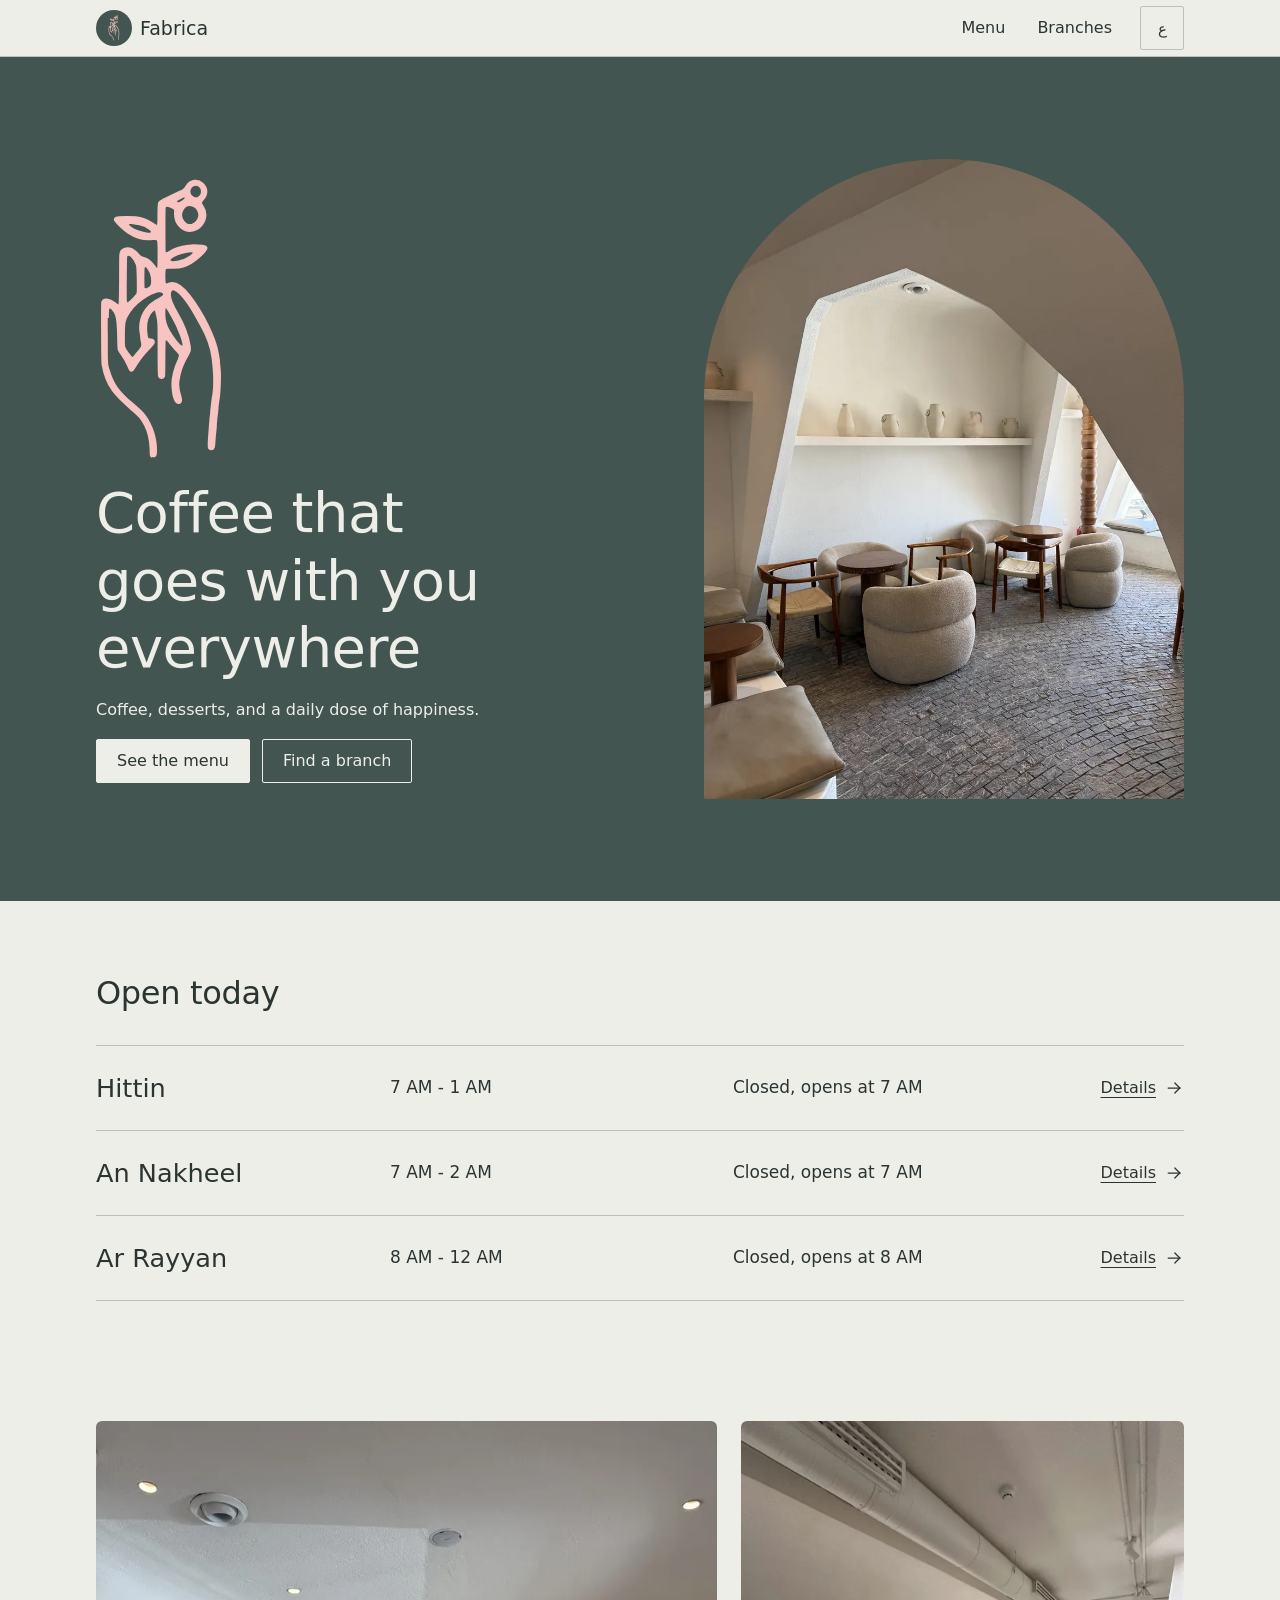
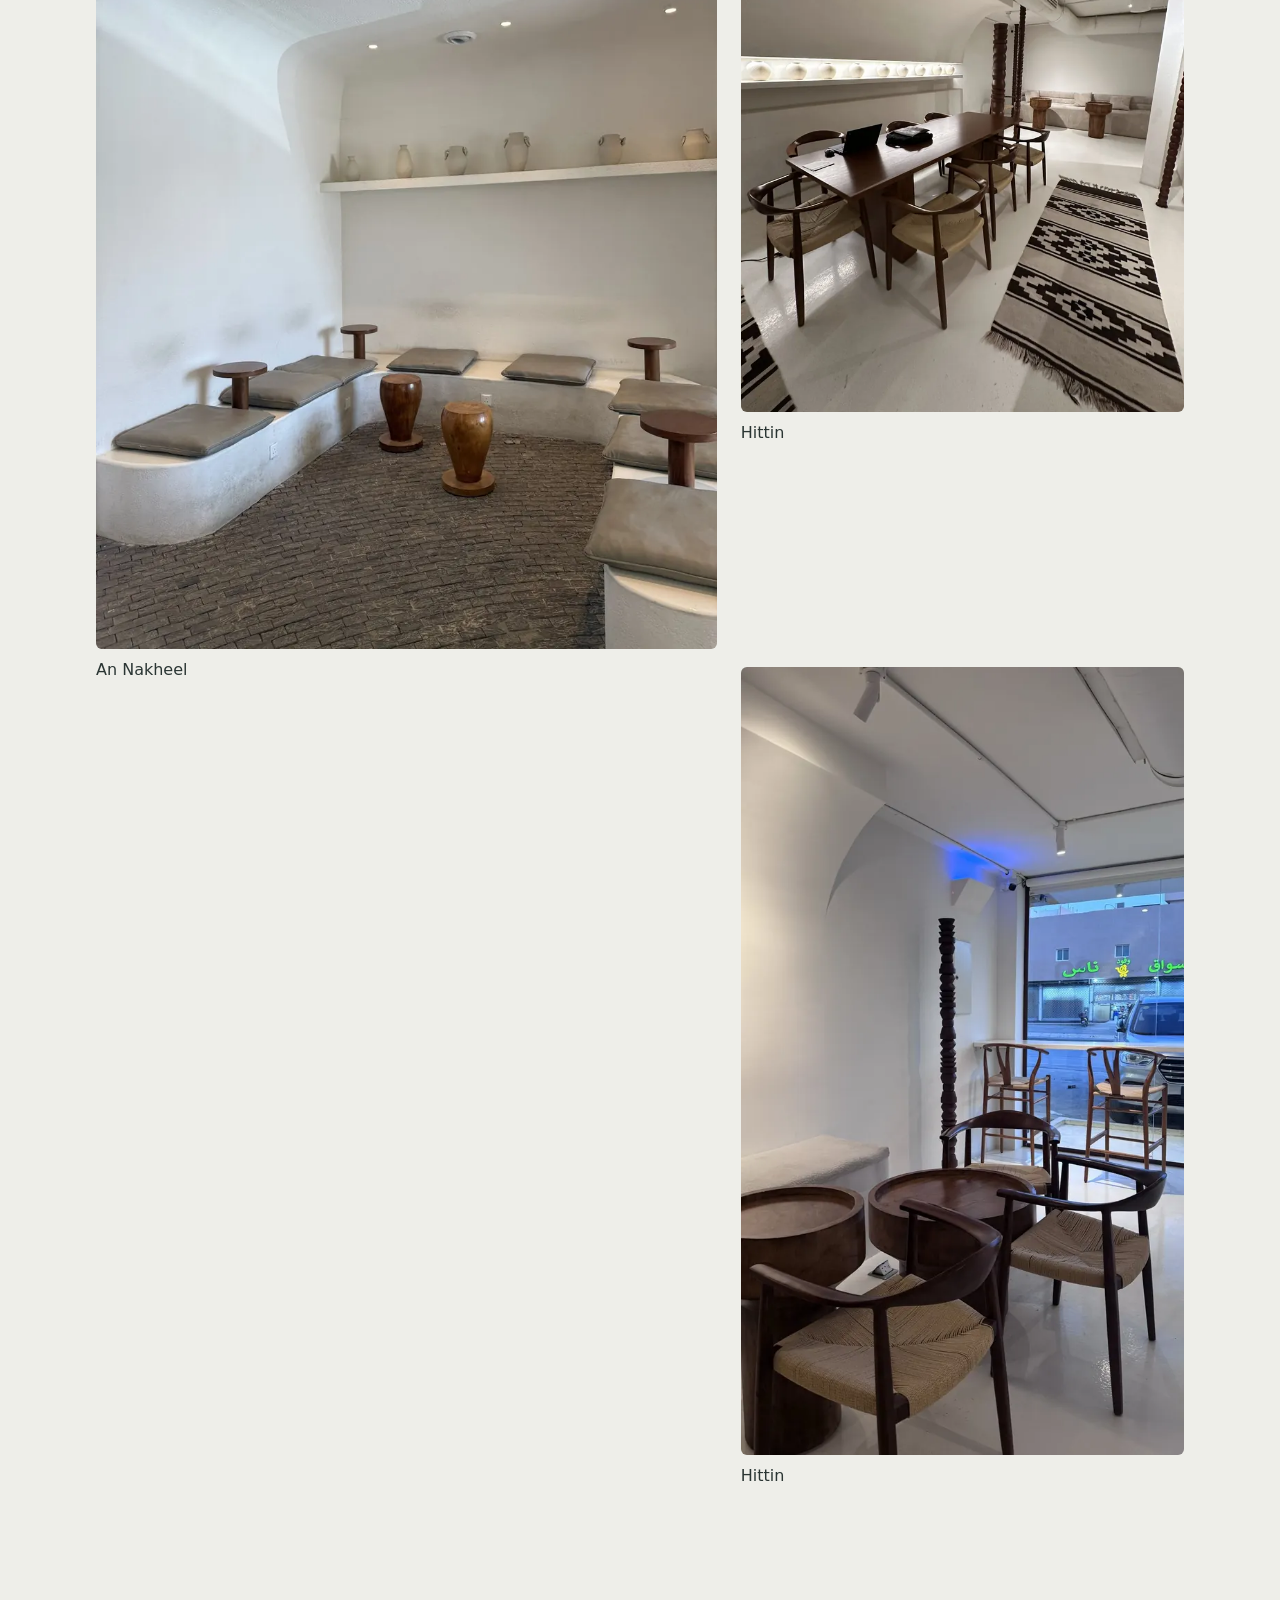
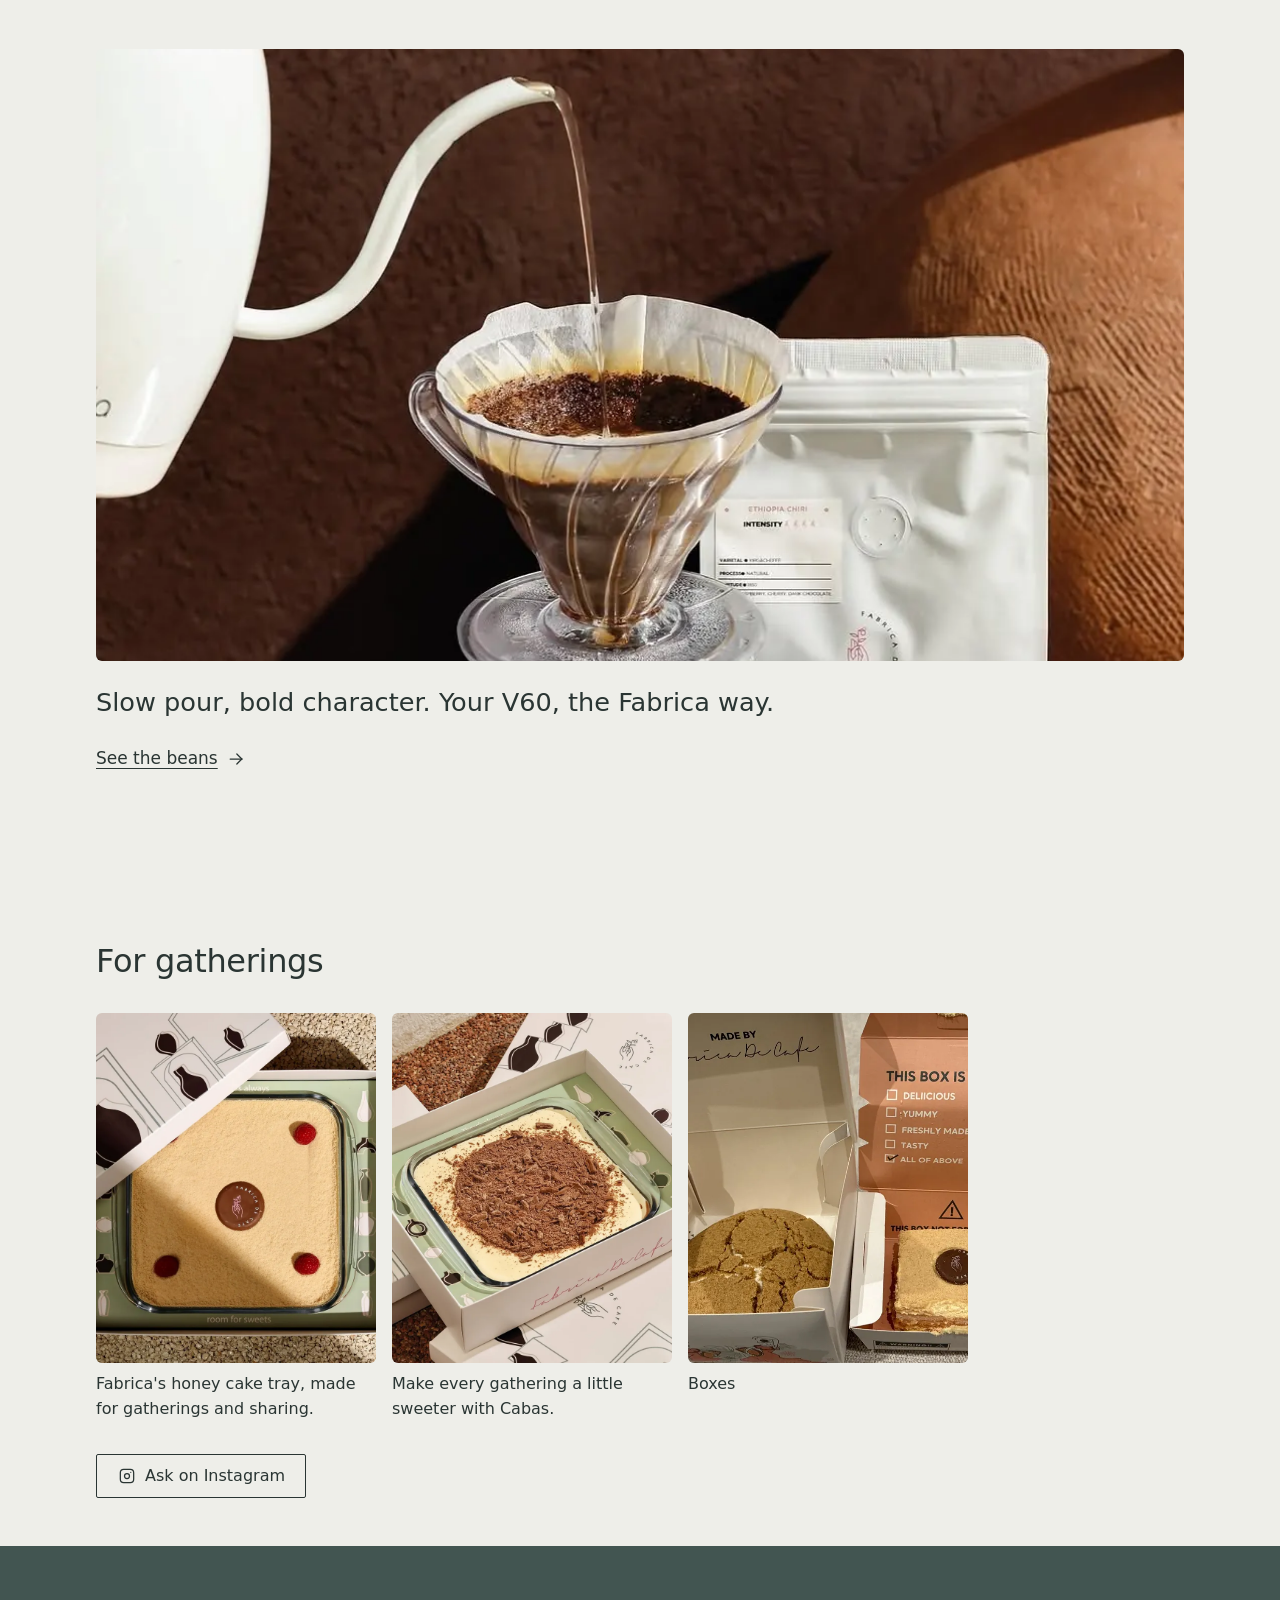
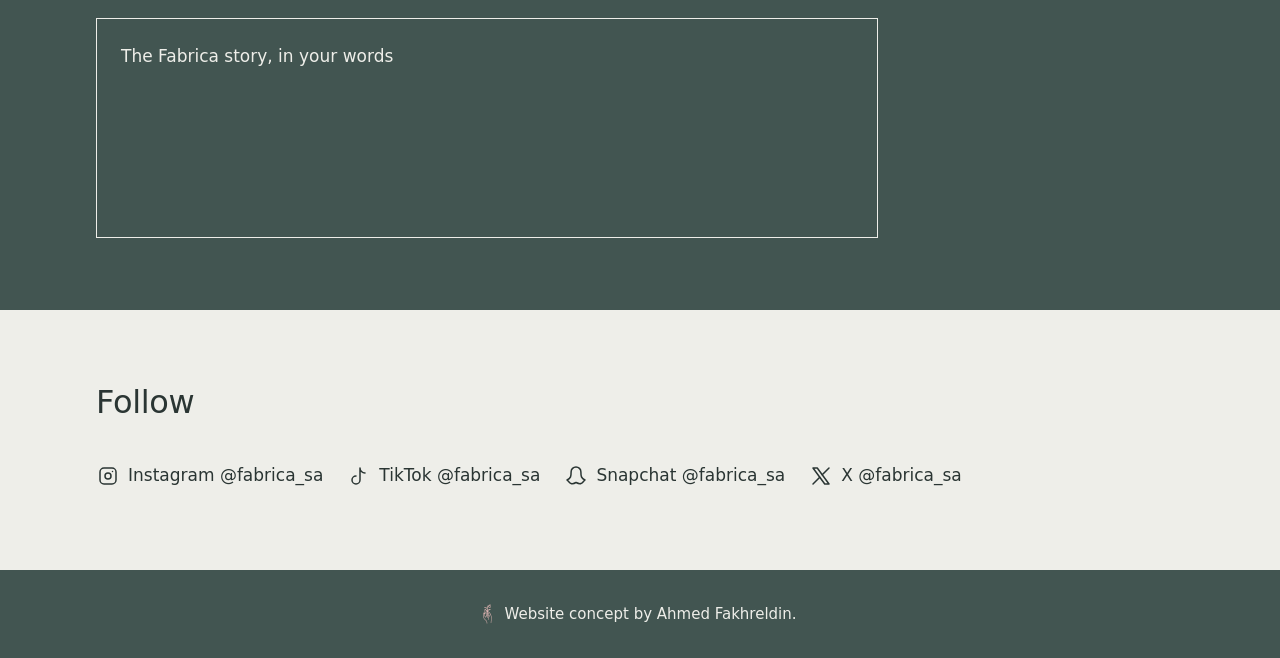
==== index.html @ 46184d8f "Fabrica de Café website concept" ====
<!doctype html>
<html lang="ar" dir="rtl">
<head>
<meta charset="utf-8">
<meta name="viewport" content="width=device-width,initial-scale=1,viewport-fit=cover">
<script>(function(){var d=document.documentElement,l;try{l=localStorage.getItem('fabrica-lang')}catch(e){}
if(l!=='ar'&&l!=='en'){var n=(navigator.languages&&navigator.languages[0])||navigator.language||'';l=/^ar/i.test(n)?'ar':'en'}
d.lang=l;d.dir=l==='ar'?'rtl':'ltr';
try{if(!sessionStorage.getItem('fabrica-hand')&&!(window.matchMedia&&matchMedia('(prefers-reduced-motion: reduce)').matches)){d.classList.add('intro');sessionStorage.setItem('fabrica-hand','1')}}catch(e){}}())</script>
<link rel="preload" as="font" type="font/woff2" href="fonts/readex-pro-arabic.woff2" crossorigin>
<link rel="preload" as="font" type="font/woff2" href="fonts/readex-pro-latin.woff2" crossorigin>
<link rel="preload" as="font" type="font/woff2" href="fonts/jost-latin.woff2" crossorigin>
<style>html.fw body{visibility:hidden}</style>
<script>(function(){var d=document.documentElement;d.classList.add('fw');var done=false;function go(){if(done)return;done=true;d.classList.remove('fw')}
setTimeout(go,1200);function ld(){try{var s='\u0627\u0646\u062f A0',f=d.lang==='ar'?["200 1em 'Readex Pro'","300 1em 'Readex Pro'","500 1em 'Readex Pro'","300 1em Jost"]:["300 1em Jost","300 1em 'Readex Pro'","500 1em 'Readex Pro'"];
Promise.all(f.map(function(x){return document.fonts.load(x,s)})).then(go,go)}catch(e){go()}}
if(document.readyState==='loading')document.addEventListener('DOMContentLoaded',ld);else ld()}())</script>
<noscript><style>html.fw body{visibility:visible}</style></noscript>
<title>فابريكا دي كافيه | الرياض</title>
<meta name="description" content="قهوة ترافقك في كل مكان. قهوة وحلى وجرعة يومية من السعادة. ثلاثة فروع في الرياض: حطين والنخيل والريان.">
<meta name="theme-color" content="#425551">
<meta property="og:type" content="website">
<meta property="og:title" content="Fabrica de Café | Riyadh">
<meta property="og:description" content="Coffee, desserts, and a daily dose of happiness. Coffee that goes with you everywhere. Three branches in Riyadh: Hittin, An Nakheel and Ar Rayyan.">
<meta property="og:image" content="https://ahmedfakhr1.github.io/fabrica-preview/img/og.jpg">
<meta name="twitter:card" content="summary_large_image">
<link rel="icon" type="image/png" sizes="32x32" href="img/favicon-32.png">
<link rel="icon" type="image/png" sizes="192x192" href="img/icon-192.png">
<link rel="apple-touch-icon" href="img/apple-touch-icon.png">
<link rel="stylesheet" href="fonts.css">
<link rel="stylesheet" href="site.css?v=eead8aa3">
<script src="app.js?v=edd9442f" defer></script>
</head>
<body data-title-ar="فابريكا دي كافيه | الرياض" data-title-en="Fabrica de Café | Riyadh" data-desc-ar="قهوة ترافقك في كل مكان. قهوة وحلى وجرعة يومية من السعادة. ثلاثة فروع في الرياض: حطين والنخيل والريان." data-desc-en="Coffee, desserts, and a daily dose of happiness. Coffee that goes with you everywhere. Three branches in Riyadh: Hittin, An Nakheel and Ar Rayyan.">
<a class="skip" href="#main"><span class="t" data-l="ar" lang="ar">انتقل إلى المحتوى</span><span class="t" data-l="en" lang="en">Skip to content</span></a>
<header class="hdr"><div class="wrap in">
<a class="brand" href="index.html" data-aria-ar="فابريكا دي كافيه" data-aria-en="Fabrica de Café" aria-label="فابريكا دي كافيه"><span class="mk"><svg viewBox="-60 -8 206 206" aria-hidden="true" focusable="false"><path d="M37.2 186.0C36.1 185.5 36.1 185.3 36.0 180.6C35.8 174.0 35.0 170.4 32.4 165.2C30.2 160.8 28.8 159.1 23.1 154.3C16.7 148.7 13.2 145.3 11.1 142.2C7.6 137.3 5.4 131.7 4.3 124.9C4.0 123.2 3.9 85.3 4.1 84.0C4.7 81.4 8.5 81.5 12.1 84.3C14.2 85.9 14.4 86.0 14.7 86.0C14.9 86.0 15.2 85.9 15.3 85.8C15.8 85.2 15.8 85.2 15.9 68.1C15.9 49.5 15.9 51.0 17.0 49.8C19.7 47.0 24.5 48.2 27.8 52.4C29.0 54.1 29.4 54.3 30.9 54.6C33.8 55.2 36.1 56.9 38.3 60.0C41.2 64.2 41.3 63.9 41.3 51.9C41.2 41.1 41.6 41.9 37.2 42.3C31.4 42.9 26.6 41.6 21.4 38.2C19.0 36.7 13.9 32.0 12.9 30.4C11.9 29.0 12.7 27.9 14.9 27.8C20.8 27.4 21.8 27.5 26.1 27.9C29.6 28.2 34.8 30.2 37.9 32.4C41.2 34.7 41.2 34.9 41.2 25.9C41.3 17.3 41.3 17.6 43.8 16.6C44.5 16.3 46.4 15.3 55.0 11.2C58.3 9.6 58.7 9.2 59.8 7.3C62.3 3.3 67.1 2.6 70.4 5.7C73.6 8.8 73.6 12.7 70.5 16.2C68.9 17.9 68.8 18.4 70.2 20.3C77.0 30.0 64.8 42.1 55.9 34.5C53.1 32.1 51.8 28.7 52.2 24.4C52.3 22.4 52.1 22.2 49.0 20.9C46.8 20.0 45.9 20.1 45.4 21.1C45.1 21.8 45.1 50.3 45.4 51.0C45.9 51.9 46.5 51.9 48.3 50.8C52.0 48.5 55.9 47.2 59.9 46.8C61.0 46.7 62.3 46.6 62.8 46.5C64.3 46.3 70.3 46.5 71.6 46.9C74.1 47.6 72.9 49.9 67.6 54.4C61.2 59.9 56.4 61.6 48.7 61.2C45.2 61.0 45.2 61.0 45.1 66.4C45.1 72.5 45.3 72.9 48.1 71.7C52.0 70.1 56.2 72.5 61.5 79.3C70.9 91.5 78.7 107.5 80.4 117.8C80.5 118.7 80.7 119.9 80.9 120.6C81.0 121.2 81.2 122.6 81.2 124.0C81.3 125.3 81.5 127.1 81.6 128.2C82.1 131.8 81.6 144.8 80.7 149.1C80.5 150.3 80.3 151.7 80.2 153.1C80.2 154.2 80.0 155.9 79.9 156.9C79.4 159.9 79.3 161.4 79.1 164.2C79.1 165.7 78.9 168.1 78.7 169.6C78.5 171.0 78.3 173.5 78.2 175.2C78.0 179.9 77.7 180.9 76.1 180.9C74.2 180.9 74.1 180.2 74.6 172.8C74.8 170.1 75.1 167.0 75.1 165.9C75.3 163.6 75.5 161.5 75.6 160.1C75.7 159.6 75.9 157.8 76.0 156.2C76.1 154.5 76.4 152.4 76.5 151.4C76.6 150.5 76.8 149.0 76.9 148.1C77.0 147.2 77.2 145.8 77.4 144.9C78.2 139.8 78.0 129.2 76.9 120.6C75.9 113.0 73.8 107.2 69.0 98.7C68.4 97.5 66.9 94.9 65.8 92.9C58.4 79.6 51.2 72.5 49.2 76.6C47.9 79.3 49.3 84.0 53.5 91.0C57.5 97.7 60.9 106.7 61.8 112.7C62.2 115.5 62.1 116.1 60.4 119.0C58.0 123.1 55.9 128.3 55.2 131.6C55.1 132.3 54.8 133.5 54.7 134.3C53.8 137.7 54.2 141.7 55.8 146.5C56.5 148.9 56.3 149.9 54.8 150.4C52.8 150.9 51.2 147.5 50.6 141.4C49.9 135.4 51.2 128.9 54.4 122.1C55.9 118.7 55.9 118.7 52.8 115.5C51.4 114.0 50.2 112.6 49.2 111.3C46.6 107.9 45.9 107.5 45.4 109.1C45.2 109.5 45.2 112.1 45.1 120.9C45.1 131.0 45.0 132.4 44.9 132.8C44.2 134.3 42.3 134.3 41.6 132.8C41.3 132.2 41.3 132.2 41.3 115.4C41.3 97.0 41.3 96.5 40.3 92.6C40.2 92.0 39.9 91.0 39.8 90.4C39.4 88.4 38.5 88.3 36.8 90.0C33.8 93.3 32.6 97.7 33.2 103.5C33.6 108.2 33.8 108.5 35.9 108.5C37.4 108.5 38.2 109.1 38.2 110.2C38.2 111.1 38.1 111.3 36.1 113.3C33.3 116.2 30.7 119.2 29.5 120.8C27.8 123.2 25.9 126.0 25.4 127.1C23.8 130.1 22.8 129.9 21.4 126.2C20.1 123.2 19.1 121.3 16.8 118.2C15.6 116.7 15.2 115.8 14.9 114.9C14.8 114.6 14.7 112.4 14.6 106.6C14.5 98.0 14.3 95.6 13.3 92.7C12.2 89.3 9.8 86.8 8.6 87.6C7.8 88.1 7.8 87.0 7.8 105.2C7.8 124.4 7.8 124.3 8.9 128.1C11.6 137.5 15.2 142.6 24.2 150.1C29.6 154.5 32.4 157.5 34.3 160.7C36.9 165.1 38.6 169.4 39.2 172.7C39.4 173.5 39.6 174.6 39.7 175.2C40.3 177.5 40.4 183.2 40.0 184.7C39.5 186.0 38.4 186.6 37.2 186.0ZM24.8 120.3C25.0 120.2 25.7 119.4 26.2 118.7C26.8 117.9 27.8 116.8 28.4 116.1C30.7 113.4 30.9 112.8 30.2 109.8C30.0 109.0 29.8 107.6 29.8 106.8C29.7 105.9 29.5 104.6 29.4 103.9C27.9 94.4 32.8 85.6 41.9 81.5C44.8 80.2 45.7 78.7 44.2 77.4C40.7 74.3 27.2 82.3 21.8 90.6C18.8 95.1 18.4 96.8 18.4 106.2C18.4 114.8 18.1 113.3 21.5 118.2C23.2 120.6 23.8 121.0 24.8 120.3ZM57.3 113.1C58.7 112.0 54.8 101.2 50.2 93.2C49.5 92.0 48.5 90.2 48.0 89.4C45.8 85.4 45.1 86.0 45.1 92.0C45.1 96.2 45.8 98.8 48.3 103.1C50.5 107.1 54.8 112.5 56.3 113.1C56.9 113.4 56.9 113.4 57.3 113.1ZM21.6 84.3C23.9 82.6 27.1 79.1 27.4 78.0C27.8 76.2 27.5 60.6 27.0 59.4C25.2 54.1 21.2 50.8 20.0 53.5C19.7 54.1 19.5 79.9 19.7 82.6C19.9 84.7 20.4 85.1 21.6 84.3ZM33.8 75.2C36.8 74.1 37.4 72.5 36.9 67.7C36.3 62.7 32.5 58.0 31.5 61.0C31.2 61.8 31.2 74.0 31.5 74.7C31.9 75.5 32.5 75.6 33.8 75.2ZM54.4 57.1C60.0 55.9 66.4 51.5 64.1 50.6C62.5 49.9 56.2 51.0 52.9 52.6C46.4 55.6 47.4 58.5 54.4 57.1ZM36.0 38.5C39.3 37.6 34.0 33.5 28.0 32.4C21.9 31.2 20.2 31.4 21.3 33.1C23.3 36.1 32.5 39.5 36.0 38.5ZM63.6 32.8C66.8 31.8 68.9 27.9 67.9 24.7C66.3 19.1 59.7 18.1 57.0 23.1C54.4 28.0 58.7 34.3 63.6 32.8ZM55.4 18.4C59.2 16.5 60.7 14.2 58.2 14.2C57.3 14.2 53.8 16.0 53.1 16.7C52.1 17.9 53.8 19.2 55.4 18.4ZM67.3 15.1C70.8 13.5 70.8 8.4 67.3 6.7C65.4 5.8 62.7 7.0 61.9 9.3C60.6 12.8 64.1 16.5 67.3 15.1Z"/></svg></span><span><span class="t" data-l="ar" lang="ar">فابريكا</span><span class="t" data-l="en" lang="en">Fabrica</span></span></a>
<nav><a href="menu.html"><span class="t" data-l="ar" lang="ar">القائمة</span><span class="t" data-l="en" lang="en">Menu</span></a><a href="branches.html"><span class="t" data-l="ar" lang="ar">الفروع</span><span class="t" data-l="en" lang="en">Branches</span></a></nav>
<button class="lang" id="lang" type="button" aria-label="Switch to English"><span class="t" data-l="ar" lang="en">EN</span><span class="t" data-l="en" lang="ar">ع</span></button>
</div></header>
<main id="main">
<div class="hero on-green"><div class="wrap in">
<div class="tx"><svg class="hand" viewBox="0 0 86 190" aria-hidden="true" focusable="false"><path class="f" d="M37.2 186.0C36.1 185.5 36.1 185.3 36.0 180.6C35.8 174.0 35.0 170.4 32.4 165.2C30.2 160.8 28.8 159.1 23.1 154.3C16.7 148.7 13.2 145.3 11.1 142.2C7.6 137.3 5.4 131.7 4.3 124.9C4.0 123.2 3.9 85.3 4.1 84.0C4.7 81.4 8.5 81.5 12.1 84.3C14.2 85.9 14.4 86.0 14.7 86.0C14.9 86.0 15.2 85.9 15.3 85.8C15.8 85.2 15.8 85.2 15.9 68.1C15.9 49.5 15.9 51.0 17.0 49.8C19.7 47.0 24.5 48.2 27.8 52.4C29.0 54.1 29.4 54.3 30.9 54.6C33.8 55.2 36.1 56.9 38.3 60.0C41.2 64.2 41.3 63.9 41.3 51.9C41.2 41.1 41.6 41.9 37.2 42.3C31.4 42.9 26.6 41.6 21.4 38.2C19.0 36.7 13.9 32.0 12.9 30.4C11.9 29.0 12.7 27.9 14.9 27.8C20.8 27.4 21.8 27.5 26.1 27.9C29.6 28.2 34.8 30.2 37.9 32.4C41.2 34.7 41.2 34.9 41.2 25.9C41.3 17.3 41.3 17.6 43.8 16.6C44.5 16.3 46.4 15.3 55.0 11.2C58.3 9.6 58.7 9.2 59.8 7.3C62.3 3.3 67.1 2.6 70.4 5.7C73.6 8.8 73.6 12.7 70.5 16.2C68.9 17.9 68.8 18.4 70.2 20.3C77.0 30.0 64.8 42.1 55.9 34.5C53.1 32.1 51.8 28.7 52.2 24.4C52.3 22.4 52.1 22.2 49.0 20.9C46.8 20.0 45.9 20.1 45.4 21.1C45.1 21.8 45.1 50.3 45.4 51.0C45.9 51.9 46.5 51.9 48.3 50.8C52.0 48.5 55.9 47.2 59.9 46.8C61.0 46.7 62.3 46.6 62.8 46.5C64.3 46.3 70.3 46.5 71.6 46.9C74.1 47.6 72.9 49.9 67.6 54.4C61.2 59.9 56.4 61.6 48.7 61.2C45.2 61.0 45.2 61.0 45.1 66.4C45.1 72.5 45.3 72.9 48.1 71.7C52.0 70.1 56.2 72.5 61.5 79.3C70.9 91.5 78.7 107.5 80.4 117.8C80.5 118.7 80.7 119.9 80.9 120.6C81.0 121.2 81.2 122.6 81.2 124.0C81.3 125.3 81.5 127.1 81.6 128.2C82.1 131.8 81.6 144.8 80.7 149.1C80.5 150.3 80.3 151.7 80.2 153.1C80.2 154.2 80.0 155.9 79.9 156.9C79.4 159.9 79.3 161.4 79.1 164.2C79.1 165.7 78.9 168.1 78.7 169.6C78.5 171.0 78.3 173.5 78.2 175.2C78.0 179.9 77.7 180.9 76.1 180.9C74.2 180.9 74.1 180.2 74.6 172.8C74.8 170.1 75.1 167.0 75.1 165.9C75.3 163.6 75.5 161.5 75.6 160.1C75.7 159.6 75.9 157.8 76.0 156.2C76.1 154.5 76.4 152.4 76.5 151.4C76.6 150.5 76.8 149.0 76.9 148.1C77.0 147.2 77.2 145.8 77.4 144.9C78.2 139.8 78.0 129.2 76.9 120.6C75.9 113.0 73.8 107.2 69.0 98.7C68.4 97.5 66.9 94.9 65.8 92.9C58.4 79.6 51.2 72.5 49.2 76.6C47.9 79.3 49.3 84.0 53.5 91.0C57.5 97.7 60.9 106.7 61.8 112.7C62.2 115.5 62.1 116.1 60.4 119.0C58.0 123.1 55.9 128.3 55.2 131.6C55.1 132.3 54.8 133.5 54.7 134.3C53.8 137.7 54.2 141.7 55.8 146.5C56.5 148.9 56.3 149.9 54.8 150.4C52.8 150.9 51.2 147.5 50.6 141.4C49.9 135.4 51.2 128.9 54.4 122.1C55.9 118.7 55.9 118.7 52.8 115.5C51.4 114.0 50.2 112.6 49.2 111.3C46.6 107.9 45.9 107.5 45.4 109.1C45.2 109.5 45.2 112.1 45.1 120.9C45.1 131.0 45.0 132.4 44.9 132.8C44.2 134.3 42.3 134.3 41.6 132.8C41.3 132.2 41.3 132.2 41.3 115.4C41.3 97.0 41.3 96.5 40.3 92.6C40.2 92.0 39.9 91.0 39.8 90.4C39.4 88.4 38.5 88.3 36.8 90.0C33.8 93.3 32.6 97.7 33.2 103.5C33.6 108.2 33.8 108.5 35.9 108.5C37.4 108.5 38.2 109.1 38.2 110.2C38.2 111.1 38.1 111.3 36.1 113.3C33.3 116.2 30.7 119.2 29.5 120.8C27.8 123.2 25.9 126.0 25.4 127.1C23.8 130.1 22.8 129.9 21.4 126.2C20.1 123.2 19.1 121.3 16.8 118.2C15.6 116.7 15.2 115.8 14.9 114.9C14.8 114.6 14.7 112.4 14.6 106.6C14.5 98.0 14.3 95.6 13.3 92.7C12.2 89.3 9.8 86.8 8.6 87.6C7.8 88.1 7.8 87.0 7.8 105.2C7.8 124.4 7.8 124.3 8.9 128.1C11.6 137.5 15.2 142.6 24.2 150.1C29.6 154.5 32.4 157.5 34.3 160.7C36.9 165.1 38.6 169.4 39.2 172.7C39.4 173.5 39.6 174.6 39.7 175.2C40.3 177.5 40.4 183.2 40.0 184.7C39.5 186.0 38.4 186.6 37.2 186.0ZM24.8 120.3C25.0 120.2 25.7 119.4 26.2 118.7C26.8 117.9 27.8 116.8 28.4 116.1C30.7 113.4 30.9 112.8 30.2 109.8C30.0 109.0 29.8 107.6 29.8 106.8C29.7 105.9 29.5 104.6 29.4 103.9C27.9 94.4 32.8 85.6 41.9 81.5C44.8 80.2 45.7 78.7 44.2 77.4C40.7 74.3 27.2 82.3 21.8 90.6C18.8 95.1 18.4 96.8 18.4 106.2C18.4 114.8 18.1 113.3 21.5 118.2C23.2 120.6 23.8 121.0 24.8 120.3ZM57.3 113.1C58.7 112.0 54.8 101.2 50.2 93.2C49.5 92.0 48.5 90.2 48.0 89.4C45.8 85.4 45.1 86.0 45.1 92.0C45.1 96.2 45.8 98.8 48.3 103.1C50.5 107.1 54.8 112.5 56.3 113.1C56.9 113.4 56.9 113.4 57.3 113.1ZM21.6 84.3C23.9 82.6 27.1 79.1 27.4 78.0C27.8 76.2 27.5 60.6 27.0 59.4C25.2 54.1 21.2 50.8 20.0 53.5C19.7 54.1 19.5 79.9 19.7 82.6C19.9 84.7 20.4 85.1 21.6 84.3ZM33.8 75.2C36.8 74.1 37.4 72.5 36.9 67.7C36.3 62.7 32.5 58.0 31.5 61.0C31.2 61.8 31.2 74.0 31.5 74.7C31.9 75.5 32.5 75.6 33.8 75.2ZM54.4 57.1C60.0 55.9 66.4 51.5 64.1 50.6C62.5 49.9 56.2 51.0 52.9 52.6C46.4 55.6 47.4 58.5 54.4 57.1ZM36.0 38.5C39.3 37.6 34.0 33.5 28.0 32.4C21.9 31.2 20.2 31.4 21.3 33.1C23.3 36.1 32.5 39.5 36.0 38.5ZM63.6 32.8C66.8 31.8 68.9 27.9 67.9 24.7C66.3 19.1 59.7 18.1 57.0 23.1C54.4 28.0 58.7 34.3 63.6 32.8ZM55.4 18.4C59.2 16.5 60.7 14.2 58.2 14.2C57.3 14.2 53.8 16.0 53.1 16.7C52.1 17.9 53.8 19.2 55.4 18.4ZM67.3 15.1C70.8 13.5 70.8 8.4 67.3 6.7C65.4 5.8 62.7 7.0 61.9 9.3C60.6 12.8 64.1 16.5 67.3 15.1Z"/><path class="o" pathLength="1" d="M37.2 186.0C36.1 185.5 36.1 185.3 36.0 180.6C35.8 174.0 35.0 170.4 32.4 165.2C30.2 160.8 28.8 159.1 23.1 154.3C16.7 148.7 13.2 145.3 11.1 142.2C7.6 137.3 5.4 131.7 4.3 124.9C4.0 123.2 3.9 85.3 4.1 84.0C4.7 81.4 8.5 81.5 12.1 84.3C14.2 85.9 14.4 86.0 14.7 86.0C14.9 86.0 15.2 85.9 15.3 85.8C15.8 85.2 15.8 85.2 15.9 68.1C15.9 49.5 15.9 51.0 17.0 49.8C19.7 47.0 24.5 48.2 27.8 52.4C29.0 54.1 29.4 54.3 30.9 54.6C33.8 55.2 36.1 56.9 38.3 60.0C41.2 64.2 41.3 63.9 41.3 51.9C41.2 41.1 41.6 41.9 37.2 42.3C31.4 42.9 26.6 41.6 21.4 38.2C19.0 36.7 13.9 32.0 12.9 30.4C11.9 29.0 12.7 27.9 14.9 27.8C20.8 27.4 21.8 27.5 26.1 27.9C29.6 28.2 34.8 30.2 37.9 32.4C41.2 34.7 41.2 34.9 41.2 25.9C41.3 17.3 41.3 17.6 43.8 16.6C44.5 16.3 46.4 15.3 55.0 11.2C58.3 9.6 58.7 9.2 59.8 7.3C62.3 3.3 67.1 2.6 70.4 5.7C73.6 8.8 73.6 12.7 70.5 16.2C68.9 17.9 68.8 18.4 70.2 20.3C77.0 30.0 64.8 42.1 55.9 34.5C53.1 32.1 51.8 28.7 52.2 24.4C52.3 22.4 52.1 22.2 49.0 20.9C46.8 20.0 45.9 20.1 45.4 21.1C45.1 21.8 45.1 50.3 45.4 51.0C45.9 51.9 46.5 51.9 48.3 50.8C52.0 48.5 55.9 47.2 59.9 46.8C61.0 46.7 62.3 46.6 62.8 46.5C64.3 46.3 70.3 46.5 71.6 46.9C74.1 47.6 72.9 49.9 67.6 54.4C61.2 59.9 56.4 61.6 48.7 61.2C45.2 61.0 45.2 61.0 45.1 66.4C45.1 72.5 45.3 72.9 48.1 71.7C52.0 70.1 56.2 72.5 61.5 79.3C70.9 91.5 78.7 107.5 80.4 117.8C80.5 118.7 80.7 119.9 80.9 120.6C81.0 121.2 81.2 122.6 81.2 124.0C81.3 125.3 81.5 127.1 81.6 128.2C82.1 131.8 81.6 144.8 80.7 149.1C80.5 150.3 80.3 151.7 80.2 153.1C80.2 154.2 80.0 155.9 79.9 156.9C79.4 159.9 79.3 161.4 79.1 164.2C79.1 165.7 78.9 168.1 78.7 169.6C78.5 171.0 78.3 173.5 78.2 175.2C78.0 179.9 77.7 180.9 76.1 180.9C74.2 180.9 74.1 180.2 74.6 172.8C74.8 170.1 75.1 167.0 75.1 165.9C75.3 163.6 75.5 161.5 75.6 160.1C75.7 159.6 75.9 157.8 76.0 156.2C76.1 154.5 76.4 152.4 76.5 151.4C76.6 150.5 76.8 149.0 76.9 148.1C77.0 147.2 77.2 145.8 77.4 144.9C78.2 139.8 78.0 129.2 76.9 120.6C75.9 113.0 73.8 107.2 69.0 98.7C68.4 97.5 66.9 94.9 65.8 92.9C58.4 79.6 51.2 72.5 49.2 76.6C47.9 79.3 49.3 84.0 53.5 91.0C57.5 97.7 60.9 106.7 61.8 112.7C62.2 115.5 62.1 116.1 60.4 119.0C58.0 123.1 55.9 128.3 55.2 131.6C55.1 132.3 54.8 133.5 54.7 134.3C53.8 137.7 54.2 141.7 55.8 146.5C56.5 148.9 56.3 149.9 54.8 150.4C52.8 150.9 51.2 147.5 50.6 141.4C49.9 135.4 51.2 128.9 54.4 122.1C55.9 118.7 55.9 118.7 52.8 115.5C51.4 114.0 50.2 112.6 49.2 111.3C46.6 107.9 45.9 107.5 45.4 109.1C45.2 109.5 45.2 112.1 45.1 120.9C45.1 131.0 45.0 132.4 44.9 132.8C44.2 134.3 42.3 134.3 41.6 132.8C41.3 132.2 41.3 132.2 41.3 115.4C41.3 97.0 41.3 96.5 40.3 92.6C40.2 92.0 39.9 91.0 39.8 90.4C39.4 88.4 38.5 88.3 36.8 90.0C33.8 93.3 32.6 97.7 33.2 103.5C33.6 108.2 33.8 108.5 35.9 108.5C37.4 108.5 38.2 109.1 38.2 110.2C38.2 111.1 38.1 111.3 36.1 113.3C33.3 116.2 30.7 119.2 29.5 120.8C27.8 123.2 25.9 126.0 25.4 127.1C23.8 130.1 22.8 129.9 21.4 126.2C20.1 123.2 19.1 121.3 16.8 118.2C15.6 116.7 15.2 115.8 14.9 114.9C14.8 114.6 14.7 112.4 14.6 106.6C14.5 98.0 14.3 95.6 13.3 92.7C12.2 89.3 9.8 86.8 8.6 87.6C7.8 88.1 7.8 87.0 7.8 105.2C7.8 124.4 7.8 124.3 8.9 128.1C11.6 137.5 15.2 142.6 24.2 150.1C29.6 154.5 32.4 157.5 34.3 160.7C36.9 165.1 38.6 169.4 39.2 172.7C39.4 173.5 39.6 174.6 39.7 175.2C40.3 177.5 40.4 183.2 40.0 184.7C39.5 186.0 38.4 186.6 37.2 186.0ZM24.8 120.3C25.0 120.2 25.7 119.4 26.2 118.7C26.8 117.9 27.8 116.8 28.4 116.1C30.7 113.4 30.9 112.8 30.2 109.8C30.0 109.0 29.8 107.6 29.8 106.8C29.7 105.9 29.5 104.6 29.4 103.9C27.9 94.4 32.8 85.6 41.9 81.5C44.8 80.2 45.7 78.7 44.2 77.4C40.7 74.3 27.2 82.3 21.8 90.6C18.8 95.1 18.4 96.8 18.4 106.2C18.4 114.8 18.1 113.3 21.5 118.2C23.2 120.6 23.8 121.0 24.8 120.3ZM57.3 113.1C58.7 112.0 54.8 101.2 50.2 93.2C49.5 92.0 48.5 90.2 48.0 89.4C45.8 85.4 45.1 86.0 45.1 92.0C45.1 96.2 45.8 98.8 48.3 103.1C50.5 107.1 54.8 112.5 56.3 113.1C56.9 113.4 56.9 113.4 57.3 113.1ZM21.6 84.3C23.9 82.6 27.1 79.1 27.4 78.0C27.8 76.2 27.5 60.6 27.0 59.4C25.2 54.1 21.2 50.8 20.0 53.5C19.7 54.1 19.5 79.9 19.7 82.6C19.9 84.7 20.4 85.1 21.6 84.3ZM33.8 75.2C36.8 74.1 37.4 72.5 36.9 67.7C36.3 62.7 32.5 58.0 31.5 61.0C31.2 61.8 31.2 74.0 31.5 74.7C31.9 75.5 32.5 75.6 33.8 75.2ZM54.4 57.1C60.0 55.9 66.4 51.5 64.1 50.6C62.5 49.9 56.2 51.0 52.9 52.6C46.4 55.6 47.4 58.5 54.4 57.1ZM36.0 38.5C39.3 37.6 34.0 33.5 28.0 32.4C21.9 31.2 20.2 31.4 21.3 33.1C23.3 36.1 32.5 39.5 36.0 38.5ZM63.6 32.8C66.8 31.8 68.9 27.9 67.9 24.7C66.3 19.1 59.7 18.1 57.0 23.1C54.4 28.0 58.7 34.3 63.6 32.8ZM55.4 18.4C59.2 16.5 60.7 14.2 58.2 14.2C57.3 14.2 53.8 16.0 53.1 16.7C52.1 17.9 53.8 19.2 55.4 18.4ZM67.3 15.1C70.8 13.5 70.8 8.4 67.3 6.7C65.4 5.8 62.7 7.0 61.9 9.3C60.6 12.8 64.1 16.5 67.3 15.1Z"/></svg>
<h1 class="d"><span class="t" data-l="ar" lang="ar">قهوة ترافقك في كل مكان</span><span class="t" data-l="en" lang="en">Coffee that goes with you everywhere</span></h1>
<p class="sub"><span class="t" data-l="en" lang="en">Coffee, desserts, and a daily dose of happiness.</span></p>
<div class="acts"><a class="btn p" href="menu.html"><span class="t" data-l="ar" lang="ar">تصفح القائمة</span><span class="t" data-l="en" lang="en">See the menu</span></a><a class="btn s" href="branches.html"><span class="t" data-l="ar" lang="ar">الفروع</span><span class="t" data-l="en" lang="en">Find a branch</span></a></div></div>
<div class="arch"><picture><source type="image/webp" srcset="img/hero-arch.webp"><img src="img/hero-arch.jpg" width="880" height="1173" decoding="async" alt="قوس جص أبيض وصالة جلوس في فرع النخيل" data-alt-ar="قوس جص أبيض وصالة جلوس في فرع النخيل" data-alt-en="A white plaster arch and seating at the An Nakheel branch"></picture></div>
</div></div>
<section class="after-hero"><div class="wrap">
<h2 class="d sec-h"><span class="t" data-l="ar" lang="ar">مفتوح اليوم</span><span class="t" data-l="en" lang="en">Open today</span></h2>
<ul class="today"><li><span class="nm"><span class="t" data-l="ar" lang="ar">حطين</span><span class="t" data-l="en" lang="en">Hittin</span></span><span data-today="hittin"><span class="t" data-l="ar" lang="ar"></span><span class="t" data-l="en" lang="en"></span></span><span class="st" data-status="hittin"><span class="t" data-l="ar" lang="ar"></span><span class="t" data-l="en" lang="en"></span></span><a class="go" href="branches.html#hittin"><span class="t" data-l="ar" lang="ar">التفاصيل</span><span class="t" data-l="en" lang="en">Details</span><svg class="ico flip" viewBox="0 0 24 24" aria-hidden="true" focusable="false"><path d="M5 12h14"/><path d="M13 18l6 -6"/><path d="M13 6l6 6"/></svg></a></li><li><span class="nm"><span class="t" data-l="ar" lang="ar">النخيل</span><span class="t" data-l="en" lang="en">An Nakheel</span></span><span data-today="nakheel"><span class="t" data-l="ar" lang="ar"></span><span class="t" data-l="en" lang="en"></span></span><span class="st" data-status="nakheel"><span class="t" data-l="ar" lang="ar"></span><span class="t" data-l="en" lang="en"></span></span><a class="go" href="branches.html#nakheel"><span class="t" data-l="ar" lang="ar">التفاصيل</span><span class="t" data-l="en" lang="en">Details</span><svg class="ico flip" viewBox="0 0 24 24" aria-hidden="true" focusable="false"><path d="M5 12h14"/><path d="M13 18l6 -6"/><path d="M13 6l6 6"/></svg></a></li><li><span class="nm"><span class="t" data-l="ar" lang="ar">الريان</span><span class="t" data-l="en" lang="en">Ar Rayyan</span></span><span data-today="rayyan"><span class="t" data-l="ar" lang="ar"></span><span class="t" data-l="en" lang="en"></span></span><span class="st" data-status="rayyan"><span class="t" data-l="ar" lang="ar"></span><span class="t" data-l="en" lang="en"></span></span><a class="go" href="branches.html#rayyan"><span class="t" data-l="ar" lang="ar">التفاصيل</span><span class="t" data-l="en" lang="en">Details</span><svg class="ico flip" viewBox="0 0 24 24" aria-hidden="true" focusable="false"><path d="M5 12h14"/><path d="M13 18l6 -6"/><path d="M13 6l6 6"/></svg></a></li></ul>
</div></section>
<section class="s48"><div class="wrap">
<div class="rooms">
<figure class="big"><picture><source type="image/webp" srcset="img/room-alcove.webp"><img src="img/room-alcove.jpg" width="900" height="1200" decoding="async" alt="ركن جلوس في فرع النخيل بجص أبيض وأرفف خزف" data-alt-ar="ركن جلوس في فرع النخيل بجص أبيض وأرفف خزف" data-alt-en="A seating alcove at An Nakheel with white plaster and shelves of ceramics"></picture><figcaption><span class="t" data-l="ar" lang="ar">النخيل</span><span class="t" data-l="en" lang="en">An Nakheel</span></figcaption></figure>
<figure><picture><source type="image/webp" srcset="img/room-rug.webp"><img src="img/room-rug.jpg" width="720" height="960" decoding="async" alt="طاولة طويلة وسجادة سادو في فرع حطين" data-alt-ar="طاولة طويلة وسجادة سادو في فرع حطين" data-alt-en="The long table and rug at Hittin"></picture><figcaption><span class="t" data-l="ar" lang="ar">حطين</span><span class="t" data-l="en" lang="en">Hittin</span></figcaption></figure>
<figure><picture><source type="image/webp" srcset="img/room-window.webp"><img src="img/room-window.jpg" width="640" height="1138" decoding="async" alt="مقاعد قرب نافذة طويلة في فرع حطين" data-alt-ar="مقاعد قرب نافذة طويلة في فرع حطين" data-alt-en="Seating by a tall window at Hittin"></picture><figcaption><span class="t" data-l="ar" lang="ar">حطين</span><span class="t" data-l="en" lang="en">Hittin</span></figcaption></figure>
</div></div></section>
<section class="slow s112"><div class="wrap">
<figure><picture><source type="image/webp" srcset="img/v60.webp"><img src="img/v60.jpg" width="1080" height="1350" decoding="async" alt="قهوة V60 تُسكب على صينية خشبية" data-alt-ar="قهوة V60 تُسكب على صينية خشبية" data-alt-en="A V60 being poured"></picture></figure>
<blockquote><span class="t" data-l="ar" lang="ar">نكهة فاكهية، حلاوة لطيفة، وتجربة استثنائية مع كل كوب</span><span class="t" data-l="en" lang="en">Slow pour, bold character. Your V60, the Fabrica way.</span></blockquote>
<a class="link" href="menu.html#beans"><span class="t" data-l="ar" lang="ar">تعرف على الحبوب</span><span class="t" data-l="en" lang="en">See the beans</span><svg class="ico flip" viewBox="0 0 24 24" aria-hidden="true" focusable="false"><path d="M5 12h14"/><path d="M13 18l6 -6"/><path d="M13 6l6 6"/></svg></a>
</div></section>
<section class="gath s48"><div class="wrap">
<h2 class="d sec-h"><span class="t" data-l="ar" lang="ar">للجمعات</span><span class="t" data-l="en" lang="en">For gatherings</span></h2>
<div class="scroll-row" tabindex="0" role="group" data-aria-ar="للجمعات" data-aria-en="For gatherings" aria-label="للجمعات">
<figure><picture><source type="image/webp" srcset="img/honey-tray.webp"><img src="img/honey-tray.jpg" width="760" height="950" decoding="async" alt="صينية كيكة العسل" data-alt-ar="صينية كيكة العسل" data-alt-en="The honey cake tray"></picture><figcaption><span class="t" data-l="ar" lang="ar">صينية كيكة العسل من فابريكا، مناسبة للجمعات والمشاركة</span><span class="t" data-l="en" lang="en">Fabrica's honey cake tray, made for gatherings and sharing.</span></figcaption></figure>
<figure><picture><source type="image/webp" srcset="img/cabas.webp"><img src="img/cabas.jpg" width="760" height="950" decoding="async" alt="كباس في علبة" data-alt-ar="كباس في علبة" data-alt-en="Cabas in its box"></picture><figcaption><span class="t" data-l="ar" lang="en">Make every gathering a little sweeter with Cabas.</span><span class="t" data-l="en" lang="en">Make every gathering a little sweeter with Cabas.</span></figcaption></figure>
<figure><picture><source type="image/webp" srcset="img/boxes.webp"><img src="img/boxes.jpg" width="900" height="675" decoding="async" alt="علب الحلى" data-alt-ar="علب الحلى" data-alt-en="Dessert boxes"></picture><figcaption><span class="t" data-l="ar" lang="ar">علب الحلى</span><span class="t" data-l="en" lang="en">Boxes</span></figcaption></figure>
</div>
<p class="go"><a class="btn s" href="https://ig.me/m/fabrica_sa" target="_blank" rel="noopener"><svg class="ico" viewBox="0 0 24 24" aria-hidden="true" focusable="false"><rect x="4" y="4" width="16" height="16" rx="4"/><circle cx="12" cy="12" r="3"/><path d="M16.5 7.5v.01"/></svg><span class="t" data-l="ar" lang="ar">اطلبها عبر إنستغرام</span><span class="t" data-l="en" lang="en">Ask on Instagram</span></a></p>
</div></section>
<section class="story on-green"><div class="wrap"><div class="box"><p class="lbl"><span class="t" data-l="ar" lang="ar">قصة فابريكا: بكلماتكم</span><span class="t" data-l="en" lang="en">The Fabrica story, in your words</span></p></div></div></section>
<section class="follow"><div class="wrap">
<h2 class="d sec-h"><span class="t" data-l="ar" lang="ar">تابعونا</span><span class="t" data-l="en" lang="en">Follow</span></h2>
<ul><li><a href="https://www.instagram.com/fabrica_sa/" target="_blank" rel="noopener"><svg class="ico" viewBox="0 0 24 24" aria-hidden="true" focusable="false"><rect x="4" y="4" width="16" height="16" rx="4"/><circle cx="12" cy="12" r="3"/><path d="M16.5 7.5v.01"/></svg><span dir="ltr">Instagram @fabrica_sa</span></a></li>
<li><a href="https://www.tiktok.com/@fabrica_sa" target="_blank" rel="noopener"><svg class="ico" viewBox="0 0 24 24" aria-hidden="true" focusable="false"><path d="M9 12a4 4 0 1 0 4 4v-12a5 5 0 0 0 5 5"/></svg><span dir="ltr">TikTok @fabrica_sa</span></a></li>
<li><a href="https://www.snapchat.com/add/fabrica_sa" target="_blank" rel="noopener"><svg class="ico" viewBox="0 0 24 24" aria-hidden="true" focusable="false"><path d="M16.882 7.842a4.882 4.882 0 0 0 -9.764 0c0 4.273 -.213 6.409 -4.118 8.158c2.712 2.43 2.712 3.37 4 3.5c1.5 .5 2.5 .5 5 -1c3 1.5 4 1.5 5 1c1.5 -.1 1.5 -1.5 4 -3.5c-3.905 -1.749 -4.118 -3.885 -4.118 -8.158z"/></svg><span dir="ltr">Snapchat @fabrica_sa</span></a></li>
<li><a href="https://x.com/fabrica_sa" target="_blank" rel="noopener"><svg class="ico" viewBox="0 0 24 24" aria-hidden="true" focusable="false"><path d="M4 4l11.733 16h4.267l-11.733 -16z"/><path d="M4 20l6.768 -6.768m2.46 -2.46l6.772 -6.772"/></svg><span dir="ltr">X @fabrica_sa</span></a></li></ul>
</div></section>
</main>
<footer class="ftr on-green"><svg class="hand" viewBox="0 0 86 190" aria-hidden="true" focusable="false"><path class="f" d="M37.2 186.0C36.1 185.5 36.1 185.3 36.0 180.6C35.8 174.0 35.0 170.4 32.4 165.2C30.2 160.8 28.8 159.1 23.1 154.3C16.7 148.7 13.2 145.3 11.1 142.2C7.6 137.3 5.4 131.7 4.3 124.9C4.0 123.2 3.9 85.3 4.1 84.0C4.7 81.4 8.5 81.5 12.1 84.3C14.2 85.9 14.4 86.0 14.7 86.0C14.9 86.0 15.2 85.9 15.3 85.8C15.8 85.2 15.8 85.2 15.9 68.1C15.9 49.5 15.9 51.0 17.0 49.8C19.7 47.0 24.5 48.2 27.8 52.4C29.0 54.1 29.4 54.3 30.9 54.6C33.8 55.2 36.1 56.9 38.3 60.0C41.2 64.2 41.3 63.9 41.3 51.9C41.2 41.1 41.6 41.9 37.2 42.3C31.4 42.9 26.6 41.6 21.4 38.2C19.0 36.7 13.9 32.0 12.9 30.4C11.9 29.0 12.7 27.9 14.9 27.8C20.8 27.4 21.8 27.5 26.1 27.9C29.6 28.2 34.8 30.2 37.9 32.4C41.2 34.7 41.2 34.9 41.2 25.9C41.3 17.3 41.3 17.6 43.8 16.6C44.5 16.3 46.4 15.3 55.0 11.2C58.3 9.6 58.7 9.2 59.8 7.3C62.3 3.3 67.1 2.6 70.4 5.7C73.6 8.8 73.6 12.7 70.5 16.2C68.9 17.9 68.8 18.4 70.2 20.3C77.0 30.0 64.8 42.1 55.9 34.5C53.1 32.1 51.8 28.7 52.2 24.4C52.3 22.4 52.1 22.2 49.0 20.9C46.8 20.0 45.9 20.1 45.4 21.1C45.1 21.8 45.1 50.3 45.4 51.0C45.9 51.9 46.5 51.9 48.3 50.8C52.0 48.5 55.9 47.2 59.9 46.8C61.0 46.7 62.3 46.6 62.8 46.5C64.3 46.3 70.3 46.5 71.6 46.9C74.1 47.6 72.9 49.9 67.6 54.4C61.2 59.9 56.4 61.6 48.7 61.2C45.2 61.0 45.2 61.0 45.1 66.4C45.1 72.5 45.3 72.9 48.1 71.7C52.0 70.1 56.2 72.5 61.5 79.3C70.9 91.5 78.7 107.5 80.4 117.8C80.5 118.7 80.7 119.9 80.9 120.6C81.0 121.2 81.2 122.6 81.2 124.0C81.3 125.3 81.5 127.1 81.6 128.2C82.1 131.8 81.6 144.8 80.7 149.1C80.5 150.3 80.3 151.7 80.2 153.1C80.2 154.2 80.0 155.9 79.9 156.9C79.4 159.9 79.3 161.4 79.1 164.2C79.1 165.7 78.9 168.1 78.7 169.6C78.5 171.0 78.3 173.5 78.2 175.2C78.0 179.9 77.7 180.9 76.1 180.9C74.2 180.9 74.1 180.2 74.6 172.8C74.8 170.1 75.1 167.0 75.1 165.9C75.3 163.6 75.5 161.5 75.6 160.1C75.7 159.6 75.9 157.8 76.0 156.2C76.1 154.5 76.4 152.4 76.5 151.4C76.6 150.5 76.8 149.0 76.9 148.1C77.0 147.2 77.2 145.8 77.4 144.9C78.2 139.8 78.0 129.2 76.9 120.6C75.9 113.0 73.8 107.2 69.0 98.7C68.4 97.5 66.9 94.9 65.8 92.9C58.4 79.6 51.2 72.5 49.2 76.6C47.9 79.3 49.3 84.0 53.5 91.0C57.5 97.7 60.9 106.7 61.8 112.7C62.2 115.5 62.1 116.1 60.4 119.0C58.0 123.1 55.9 128.3 55.2 131.6C55.1 132.3 54.8 133.5 54.7 134.3C53.8 137.7 54.2 141.7 55.8 146.5C56.5 148.9 56.3 149.9 54.8 150.4C52.8 150.9 51.2 147.5 50.6 141.4C49.9 135.4 51.2 128.9 54.4 122.1C55.9 118.7 55.9 118.7 52.8 115.5C51.4 114.0 50.2 112.6 49.2 111.3C46.6 107.9 45.9 107.5 45.4 109.1C45.2 109.5 45.2 112.1 45.1 120.9C45.1 131.0 45.0 132.4 44.9 132.8C44.2 134.3 42.3 134.3 41.6 132.8C41.3 132.2 41.3 132.2 41.3 115.4C41.3 97.0 41.3 96.5 40.3 92.6C40.2 92.0 39.9 91.0 39.8 90.4C39.4 88.4 38.5 88.3 36.8 90.0C33.8 93.3 32.6 97.7 33.2 103.5C33.6 108.2 33.8 108.5 35.9 108.5C37.4 108.5 38.2 109.1 38.2 110.2C38.2 111.1 38.1 111.3 36.1 113.3C33.3 116.2 30.7 119.2 29.5 120.8C27.8 123.2 25.9 126.0 25.4 127.1C23.8 130.1 22.8 129.9 21.4 126.2C20.1 123.2 19.1 121.3 16.8 118.2C15.6 116.7 15.2 115.8 14.9 114.9C14.8 114.6 14.7 112.4 14.6 106.6C14.5 98.0 14.3 95.6 13.3 92.7C12.2 89.3 9.8 86.8 8.6 87.6C7.8 88.1 7.8 87.0 7.8 105.2C7.8 124.4 7.8 124.3 8.9 128.1C11.6 137.5 15.2 142.6 24.2 150.1C29.6 154.5 32.4 157.5 34.3 160.7C36.9 165.1 38.6 169.4 39.2 172.7C39.4 173.5 39.6 174.6 39.7 175.2C40.3 177.5 40.4 183.2 40.0 184.7C39.5 186.0 38.4 186.6 37.2 186.0ZM24.8 120.3C25.0 120.2 25.7 119.4 26.2 118.7C26.8 117.9 27.8 116.8 28.4 116.1C30.7 113.4 30.9 112.8 30.2 109.8C30.0 109.0 29.8 107.6 29.8 106.8C29.7 105.9 29.5 104.6 29.4 103.9C27.9 94.4 32.8 85.6 41.9 81.5C44.8 80.2 45.7 78.7 44.2 77.4C40.7 74.3 27.2 82.3 21.8 90.6C18.8 95.1 18.4 96.8 18.4 106.2C18.4 114.8 18.1 113.3 21.5 118.2C23.2 120.6 23.8 121.0 24.8 120.3ZM57.3 113.1C58.7 112.0 54.8 101.2 50.2 93.2C49.5 92.0 48.5 90.2 48.0 89.4C45.8 85.4 45.1 86.0 45.1 92.0C45.1 96.2 45.8 98.8 48.3 103.1C50.5 107.1 54.8 112.5 56.3 113.1C56.9 113.4 56.9 113.4 57.3 113.1ZM21.6 84.3C23.9 82.6 27.1 79.1 27.4 78.0C27.8 76.2 27.5 60.6 27.0 59.4C25.2 54.1 21.2 50.8 20.0 53.5C19.7 54.1 19.5 79.9 19.7 82.6C19.9 84.7 20.4 85.1 21.6 84.3ZM33.8 75.2C36.8 74.1 37.4 72.5 36.9 67.7C36.3 62.7 32.5 58.0 31.5 61.0C31.2 61.8 31.2 74.0 31.5 74.7C31.9 75.5 32.5 75.6 33.8 75.2ZM54.4 57.1C60.0 55.9 66.4 51.5 64.1 50.6C62.5 49.9 56.2 51.0 52.9 52.6C46.4 55.6 47.4 58.5 54.4 57.1ZM36.0 38.5C39.3 37.6 34.0 33.5 28.0 32.4C21.9 31.2 20.2 31.4 21.3 33.1C23.3 36.1 32.5 39.5 36.0 38.5ZM63.6 32.8C66.8 31.8 68.9 27.9 67.9 24.7C66.3 19.1 59.7 18.1 57.0 23.1C54.4 28.0 58.7 34.3 63.6 32.8ZM55.4 18.4C59.2 16.5 60.7 14.2 58.2 14.2C57.3 14.2 53.8 16.0 53.1 16.7C52.1 17.9 53.8 19.2 55.4 18.4ZM67.3 15.1C70.8 13.5 70.8 8.4 67.3 6.7C65.4 5.8 62.7 7.0 61.9 9.3C60.6 12.8 64.1 16.5 67.3 15.1Z"/><path class="o" pathLength="1" d="M37.2 186.0C36.1 185.5 36.1 185.3 36.0 180.6C35.8 174.0 35.0 170.4 32.4 165.2C30.2 160.8 28.8 159.1 23.1 154.3C16.7 148.7 13.2 145.3 11.1 142.2C7.6 137.3 5.4 131.7 4.3 124.9C4.0 123.2 3.9 85.3 4.1 84.0C4.7 81.4 8.5 81.5 12.1 84.3C14.2 85.9 14.4 86.0 14.7 86.0C14.9 86.0 15.2 85.9 15.3 85.8C15.8 85.2 15.8 85.2 15.9 68.1C15.9 49.5 15.9 51.0 17.0 49.8C19.7 47.0 24.5 48.2 27.8 52.4C29.0 54.1 29.4 54.3 30.9 54.6C33.8 55.2 36.1 56.9 38.3 60.0C41.2 64.2 41.3 63.9 41.3 51.9C41.2 41.1 41.6 41.9 37.2 42.3C31.4 42.9 26.6 41.6 21.4 38.2C19.0 36.7 13.9 32.0 12.9 30.4C11.9 29.0 12.7 27.9 14.9 27.8C20.8 27.4 21.8 27.5 26.1 27.9C29.6 28.2 34.8 30.2 37.9 32.4C41.2 34.7 41.2 34.9 41.2 25.9C41.3 17.3 41.3 17.6 43.8 16.6C44.5 16.3 46.4 15.3 55.0 11.2C58.3 9.6 58.7 9.2 59.8 7.3C62.3 3.3 67.1 2.6 70.4 5.7C73.6 8.8 73.6 12.7 70.5 16.2C68.9 17.9 68.8 18.4 70.2 20.3C77.0 30.0 64.8 42.1 55.9 34.5C53.1 32.1 51.8 28.7 52.2 24.4C52.3 22.4 52.1 22.2 49.0 20.9C46.8 20.0 45.9 20.1 45.4 21.1C45.1 21.8 45.1 50.3 45.4 51.0C45.9 51.9 46.5 51.9 48.3 50.8C52.0 48.5 55.9 47.2 59.9 46.8C61.0 46.7 62.3 46.6 62.8 46.5C64.3 46.3 70.3 46.5 71.6 46.9C74.1 47.6 72.9 49.9 67.6 54.4C61.2 59.9 56.4 61.6 48.7 61.2C45.2 61.0 45.2 61.0 45.1 66.4C45.1 72.5 45.3 72.9 48.1 71.7C52.0 70.1 56.2 72.5 61.5 79.3C70.9 91.5 78.7 107.5 80.4 117.8C80.5 118.7 80.7 119.9 80.9 120.6C81.0 121.2 81.2 122.6 81.2 124.0C81.3 125.3 81.5 127.1 81.6 128.2C82.1 131.8 81.6 144.8 80.7 149.1C80.5 150.3 80.3 151.7 80.2 153.1C80.2 154.2 80.0 155.9 79.9 156.9C79.4 159.9 79.3 161.4 79.1 164.2C79.1 165.7 78.9 168.1 78.7 169.6C78.5 171.0 78.3 173.5 78.2 175.2C78.0 179.9 77.7 180.9 76.1 180.9C74.2 180.9 74.1 180.2 74.6 172.8C74.8 170.1 75.1 167.0 75.1 165.9C75.3 163.6 75.5 161.5 75.6 160.1C75.7 159.6 75.9 157.8 76.0 156.2C76.1 154.5 76.4 152.4 76.5 151.4C76.6 150.5 76.8 149.0 76.9 148.1C77.0 147.2 77.2 145.8 77.4 144.9C78.2 139.8 78.0 129.2 76.9 120.6C75.9 113.0 73.8 107.2 69.0 98.7C68.4 97.5 66.9 94.9 65.8 92.9C58.4 79.6 51.2 72.5 49.2 76.6C47.9 79.3 49.3 84.0 53.5 91.0C57.5 97.7 60.9 106.7 61.8 112.7C62.2 115.5 62.1 116.1 60.4 119.0C58.0 123.1 55.9 128.3 55.2 131.6C55.1 132.3 54.8 133.5 54.7 134.3C53.8 137.7 54.2 141.7 55.8 146.5C56.5 148.9 56.3 149.9 54.8 150.4C52.8 150.9 51.2 147.5 50.6 141.4C49.9 135.4 51.2 128.9 54.4 122.1C55.9 118.7 55.9 118.7 52.8 115.5C51.4 114.0 50.2 112.6 49.2 111.3C46.6 107.9 45.9 107.5 45.4 109.1C45.2 109.5 45.2 112.1 45.1 120.9C45.1 131.0 45.0 132.4 44.9 132.8C44.2 134.3 42.3 134.3 41.6 132.8C41.3 132.2 41.3 132.2 41.3 115.4C41.3 97.0 41.3 96.5 40.3 92.6C40.2 92.0 39.9 91.0 39.8 90.4C39.4 88.4 38.5 88.3 36.8 90.0C33.8 93.3 32.6 97.7 33.2 103.5C33.6 108.2 33.8 108.5 35.9 108.5C37.4 108.5 38.2 109.1 38.2 110.2C38.2 111.1 38.1 111.3 36.1 113.3C33.3 116.2 30.7 119.2 29.5 120.8C27.8 123.2 25.9 126.0 25.4 127.1C23.8 130.1 22.8 129.9 21.4 126.2C20.1 123.2 19.1 121.3 16.8 118.2C15.6 116.7 15.2 115.8 14.9 114.9C14.8 114.6 14.7 112.4 14.6 106.6C14.5 98.0 14.3 95.6 13.3 92.7C12.2 89.3 9.8 86.8 8.6 87.6C7.8 88.1 7.8 87.0 7.8 105.2C7.8 124.4 7.8 124.3 8.9 128.1C11.6 137.5 15.2 142.6 24.2 150.1C29.6 154.5 32.4 157.5 34.3 160.7C36.9 165.1 38.6 169.4 39.2 172.7C39.4 173.5 39.6 174.6 39.7 175.2C40.3 177.5 40.4 183.2 40.0 184.7C39.5 186.0 38.4 186.6 37.2 186.0ZM24.8 120.3C25.0 120.2 25.7 119.4 26.2 118.7C26.8 117.9 27.8 116.8 28.4 116.1C30.7 113.4 30.9 112.8 30.2 109.8C30.0 109.0 29.8 107.6 29.8 106.8C29.7 105.9 29.5 104.6 29.4 103.9C27.9 94.4 32.8 85.6 41.9 81.5C44.8 80.2 45.7 78.7 44.2 77.4C40.7 74.3 27.2 82.3 21.8 90.6C18.8 95.1 18.4 96.8 18.4 106.2C18.4 114.8 18.1 113.3 21.5 118.2C23.2 120.6 23.8 121.0 24.8 120.3ZM57.3 113.1C58.7 112.0 54.8 101.2 50.2 93.2C49.5 92.0 48.5 90.2 48.0 89.4C45.8 85.4 45.1 86.0 45.1 92.0C45.1 96.2 45.8 98.8 48.3 103.1C50.5 107.1 54.8 112.5 56.3 113.1C56.9 113.4 56.9 113.4 57.3 113.1ZM21.6 84.3C23.9 82.6 27.1 79.1 27.4 78.0C27.8 76.2 27.5 60.6 27.0 59.4C25.2 54.1 21.2 50.8 20.0 53.5C19.7 54.1 19.5 79.9 19.7 82.6C19.9 84.7 20.4 85.1 21.6 84.3ZM33.8 75.2C36.8 74.1 37.4 72.5 36.9 67.7C36.3 62.7 32.5 58.0 31.5 61.0C31.2 61.8 31.2 74.0 31.5 74.7C31.9 75.5 32.5 75.6 33.8 75.2ZM54.4 57.1C60.0 55.9 66.4 51.5 64.1 50.6C62.5 49.9 56.2 51.0 52.9 52.6C46.4 55.6 47.4 58.5 54.4 57.1ZM36.0 38.5C39.3 37.6 34.0 33.5 28.0 32.4C21.9 31.2 20.2 31.4 21.3 33.1C23.3 36.1 32.5 39.5 36.0 38.5ZM63.6 32.8C66.8 31.8 68.9 27.9 67.9 24.7C66.3 19.1 59.7 18.1 57.0 23.1C54.4 28.0 58.7 34.3 63.6 32.8ZM55.4 18.4C59.2 16.5 60.7 14.2 58.2 14.2C57.3 14.2 53.8 16.0 53.1 16.7C52.1 17.9 53.8 19.2 55.4 18.4ZM67.3 15.1C70.8 13.5 70.8 8.4 67.3 6.7C65.4 5.8 62.7 7.0 61.9 9.3C60.6 12.8 64.1 16.5 67.3 15.1Z"/></svg><p lang="en">Website concept by Ahmed Fakhreldin.</p></footer>
</body></html>
---- fonts.css ----
@font-face {
  font-family: 'Jost';
  font-style: normal;
  font-weight: 300;
  font-display: block;
  src: url(fonts/jost-latin.woff2) format('woff2');
  unicode-range: U+0000-00FF, U+0131, U+0152-0153, U+02BB-02BC, U+02C6, U+02DA, U+02DC, U+0304, U+0308, U+0329, U+2000-206F, U+20AC, U+2122, U+2191, U+2193, U+2212, U+2215, U+FEFF, U+FFFD;
}
@font-face {
  font-family: 'Jost';
  font-style: normal;
  font-weight: 400;
  font-display: block;
  src: url(fonts/jost-latin.woff2) format('woff2');
  unicode-range: U+0000-00FF, U+0131, U+0152-0153, U+02BB-02BC, U+02C6, U+02DA, U+02DC, U+0304, U+0308, U+0329, U+2000-206F, U+20AC, U+2122, U+2191, U+2193, U+2212, U+2215, U+FEFF, U+FFFD;
}
@font-face {
  font-family: 'Readex Pro';
  font-style: normal;
  font-weight: 200;
  font-display: block;
  src: url(fonts/readex-pro-arabic.woff2) format('woff2');
  unicode-range: U+0600-06FF, U+0750-077F, U+0870-0891, U+0897-08E1, U+08E3-08FF, U+200C-200E, U+2010-2011, U+204F, U+2E41, U+FB50-FDFF, U+FE70-FE74, U+FE76-FEFC, U+102E0-102FB, U+10E60-10E7E, U+10EC2-10EC7, U+10EC9-10EEE, U+10EF0-10EFF, U+1EE00-1EE03, U+1EE05-1EE1F, U+1EE21-1EE22, U+1EE24, U+1EE27, U+1EE29-1EE32, U+1EE34-1EE37, U+1EE39, U+1EE3B, U+1EE42, U+1EE47, U+1EE49, U+1EE4B, U+1EE4D-1EE4F, U+1EE51-1EE52, U+1EE54, U+1EE57, U+1EE59, U+1EE5B, U+1EE5D, U+1EE5F, U+1EE61-1EE62, U+1EE64, U+1EE67-1EE6A, U+1EE6C-1EE72, U+1EE74-1EE77, U+1EE79-1EE7C, U+1EE7E, U+1EE80-1EE89, U+1EE8B-1EE9B, U+1EEA1-1EEA3, U+1EEA5-1EEA9, U+1EEAB-1EEBB, U+1EEF0-1EEF1;
}
@font-face {
  font-family: 'Readex Pro';
  font-style: normal;
  font-weight: 200;
  font-display: block;
  src: url(fonts/readex-pro-latin.woff2) format('woff2');
  unicode-range: U+0000-00FF, U+0131, U+0152-0153, U+02BB-02BC, U+02C6, U+02DA, U+02DC, U+0304, U+0308, U+0329, U+2000-206F, U+20AC, U+2122, U+2191, U+2193, U+2212, U+2215, U+FEFF, U+FFFD;
}
@font-face {
  font-family: 'Readex Pro';
  font-style: normal;
  font-weight: 300;
  font-display: block;
  src: url(fonts/readex-pro-arabic.woff2) format('woff2');
  unicode-range: U+0600-06FF, U+0750-077F, U+0870-0891, U+0897-08E1, U+08E3-08FF, U+200C-200E, U+2010-2011, U+204F, U+2E41, U+FB50-FDFF, U+FE70-FE74, U+FE76-FEFC, U+102E0-102FB, U+10E60-10E7E, U+10EC2-10EC7, U+10EC9-10EEE, U+10EF0-10EFF, U+1EE00-1EE03, U+1EE05-1EE1F, U+1EE21-1EE22, U+1EE24, U+1EE27, U+1EE29-1EE32, U+1EE34-1EE37, U+1EE39, U+1EE3B, U+1EE42, U+1EE47, U+1EE49, U+1EE4B, U+1EE4D-1EE4F, U+1EE51-1EE52, U+1EE54, U+1EE57, U+1EE59, U+1EE5B, U+1EE5D, U+1EE5F, U+1EE61-1EE62, U+1EE64, U+1EE67-1EE6A, U+1EE6C-1EE72, U+1EE74-1EE77, U+1EE79-1EE7C, U+1EE7E, U+1EE80-1EE89, U+1EE8B-1EE9B, U+1EEA1-1EEA3, U+1EEA5-1EEA9, U+1EEAB-1EEBB, U+1EEF0-1EEF1;
}
@font-face {
  font-family: 'Readex Pro';
  font-style: normal;
  font-weight: 300;
  font-display: block;
  src: url(fonts/readex-pro-latin.woff2) format('woff2');
  unicode-range: U+0000-00FF, U+0131, U+0152-0153, U+02BB-02BC, U+02C6, U+02DA, U+02DC, U+0304, U+0308, U+0329, U+2000-206F, U+20AC, U+2122, U+2191, U+2193, U+2212, U+2215, U+FEFF, U+FFFD;
}
@font-face {
  font-family: 'Readex Pro';
  font-style: normal;
  font-weight: 400;
  font-display: block;
  src: url(fonts/readex-pro-arabic.woff2) format('woff2');
  unicode-range: U+0600-06FF, U+0750-077F, U+0870-0891, U+0897-08E1, U+08E3-08FF, U+200C-200E, U+2010-2011, U+204F, U+2E41, U+FB50-FDFF, U+FE70-FE74, U+FE76-FEFC, U+102E0-102FB, U+10E60-10E7E, U+10EC2-10EC7, U+10EC9-10EEE, U+10EF0-10EFF, U+1EE00-1EE03, U+1EE05-1EE1F, U+1EE21-1EE22, U+1EE24, U+1EE27, U+1EE29-1EE32, U+1EE34-1EE37, U+1EE39, U+1EE3B, U+1EE42, U+1EE47, U+1EE49, U+1EE4B, U+1EE4D-1EE4F, U+1EE51-1EE52, U+1EE54, U+1EE57, U+1EE59, U+1EE5B, U+1EE5D, U+1EE5F, U+1EE61-1EE62, U+1EE64, U+1EE67-1EE6A, U+1EE6C-1EE72, U+1EE74-1EE77, U+1EE79-1EE7C, U+1EE7E, U+1EE80-1EE89, U+1EE8B-1EE9B, U+1EEA1-1EEA3, U+1EEA5-1EEA9, U+1EEAB-1EEBB, U+1EEF0-1EEF1;
}
@font-face {
  font-family: 'Readex Pro';
  font-style: normal;
  font-weight: 400;
  font-display: block;
  src: url(fonts/readex-pro-latin.woff2) format('woff2');
  unicode-range: U+0000-00FF, U+0131, U+0152-0153, U+02BB-02BC, U+02C6, U+02DA, U+02DC, U+0304, U+0308, U+0329, U+2000-206F, U+20AC, U+2122, U+2191, U+2193, U+2212, U+2215, U+FEFF, U+FFFD;
}
@font-face {
  font-family: 'Readex Pro';
  font-style: normal;
  font-weight: 500;
  font-display: block;
  src: url(fonts/readex-pro-arabic.woff2) format('woff2');
  unicode-range: U+0600-06FF, U+0750-077F, U+0870-0891, U+0897-08E1, U+08E3-08FF, U+200C-200E, U+2010-2011, U+204F, U+2E41, U+FB50-FDFF, U+FE70-FE74, U+FE76-FEFC, U+102E0-102FB, U+10E60-10E7E, U+10EC2-10EC7, U+10EC9-10EEE, U+10EF0-10EFF, U+1EE00-1EE03, U+1EE05-1EE1F, U+1EE21-1EE22, U+1EE24, U+1EE27, U+1EE29-1EE32, U+1EE34-1EE37, U+1EE39, U+1EE3B, U+1EE42, U+1EE47, U+1EE49, U+1EE4B, U+1EE4D-1EE4F, U+1EE51-1EE52, U+1EE54, U+1EE57, U+1EE59, U+1EE5B, U+1EE5D, U+1EE5F, U+1EE61-1EE62, U+1EE64, U+1EE67-1EE6A, U+1EE6C-1EE72, U+1EE74-1EE77, U+1EE79-1EE7C, U+1EE7E, U+1EE80-1EE89, U+1EE8B-1EE9B, U+1EEA1-1EEA3, U+1EEA5-1EEA9, U+1EEAB-1EEBB, U+1EEF0-1EEF1;
}
@font-face {
  font-family: 'Readex Pro';
  font-style: normal;
  font-weight: 500;
  font-display: block;
  src: url(fonts/readex-pro-latin.woff2) format('woff2');
  unicode-range: U+0000-00FF, U+0131, U+0152-0153, U+02BB-02BC, U+02C6, U+02DA, U+02DC, U+0304, U+0308, U+0329, U+2000-206F, U+20AC, U+2122, U+2191, U+2193, U+2212, U+2215, U+FEFF, U+FFFD;
}
---- site.css ----
:root{--fabrica:#425551;--pine:#2A3533;--hand:#F7C4C2;--plaster:#EEEEE9;
--bg:var(--plaster);--fg:var(--pine);--hbg:var(--plaster);--walnut-t:#4B3624;--bean-t:#7D4143;--btn-bg:var(--fabrica);--btn-fg:var(--plaster);--ring:var(--fabrica);--ul:var(--fabrica);--line:rgba(42,53,51,.25);
--z-header:20;--z-chips:15;--z-bar:30;--gut:16px;--hh:56px;--disp:'Readex Pro',system-ui,sans-serif;}
@media (prefers-color-scheme:dark){:root{--bg:var(--pine);--fg:var(--plaster);--hbg:var(--fabrica);--walnut-t:#C9B7A6;--bean-t:#E3A9A9;--btn-bg:var(--plaster);--btn-fg:var(--pine);--ring:var(--hand);--ul:var(--hand);--line:rgba(238,238,233,.25)}}
.on-green{--fg:var(--plaster);--bg:var(--fabrica);--btn-bg:var(--plaster);--btn-fg:var(--pine);--ring:var(--hand);--ul:var(--hand);--line:rgba(238,238,233,.4);background:var(--fabrica);color:var(--plaster)}
*,*::before,*::after{box-sizing:border-box}
html{-webkit-text-size-adjust:100%;scroll-behavior:smooth}
html[lang=ar]{--disp:'Readex Pro',system-ui,sans-serif}
html[lang=en]{--disp:Jost,'Readex Pro',system-ui,sans-serif}
body{margin:0;background:var(--bg);color:var(--fg);font-family:'Readex Pro',system-ui,sans-serif;font-weight:300;overflow-x:hidden;min-width:320px}
html[lang=ar] body{font-size:18px;line-height:1.8}
html[lang=en] body{font-size:17px;line-height:1.6}
html.fw body{visibility:hidden}
img{display:block;max-width:100%;height:auto}
h1,h2,h3,p,ul,ol,figure{margin:0;padding:0}
ul,ol{list-style:none}
a{color:inherit}
.t{display:inline}
html[lang=en] .t[data-l=ar]{display:none}
html[lang=ar] .t[data-l=en]{display:none}
.wrap{max-width:1120px;margin-inline:auto;padding-inline:var(--gut)}
.ico{width:20px;height:20px;flex:none;fill:none;stroke:currentColor;stroke-width:1.5;stroke-linecap:round;stroke-linejoin:round}
:focus-visible{outline:2px solid var(--ring);outline-offset:2px}
.skip{position:absolute;inset-inline-start:8px;top:-60px;background:var(--btn-bg);color:var(--btn-fg);padding:8px 16px;z-index:50}
.skip:focus{top:8px}
.d{font-family:var(--disp);letter-spacing:0}
html[lang=ar] .d{font-weight:200}
html[lang=en] .d{font-weight:300;letter-spacing:-.01em}
/* header */
.hdr{position:sticky;top:0;z-index:var(--z-header);background:var(--hbg);color:var(--fg);border-bottom:1px solid var(--line)}
html.dk-h .hdr{color:var(--plaster)}
@media (prefers-color-scheme:dark){.hdr{color:var(--plaster)}}
.hdr .in{display:flex;align-items:center;gap:8px;height:var(--hh);flex-wrap:nowrap}
.brand{display:flex;align-items:center;gap:8px;text-decoration:none;font-weight:500;font-size:17px;line-height:1;white-space:nowrap;min-height:44px}
.brand .mk{width:36px;height:36px;border-radius:50%;background:var(--fabrica);display:grid;place-items:center;flex:none}.brand .mk svg{height:28px;width:auto;fill:var(--hand)}
@media (prefers-color-scheme:dark){.brand .mk{box-shadow:inset 0 0 0 1px rgba(238,238,233,.35)}}
.hdr nav{display:flex;margin-inline-start:auto;gap:0}
.hdr nav a,.lang{display:flex;align-items:center;min-height:44px;padding-inline:8px;text-decoration:none;font-size:15px;font-weight:400;white-space:nowrap;line-height:1}
.hdr nav a[aria-current=page]{text-decoration:underline;text-decoration-thickness:2px;text-underline-offset:6px}
.lang{width:44px;justify-content:center;padding:0;background:none;border:1px solid var(--line);border-radius:2px;color:inherit;font:500 15px/1 'Readex Pro',sans-serif;cursor:pointer}
.lang:active,.btn:active,.chip:active{transform:scale(.97)}
@media (min-width:361px){.hdr nav a{font-size:16px;padding-inline:12px}}
@media (min-width:600px){.hdr .in{gap:16px}.hdr nav{gap:8px}}
@media (max-width:359px){.brand span{display:none}}
@media (min-width:600px){.brand{font-size:19px}}
/* buttons */
.btn{display:inline-flex;align-items:center;justify-content:center;gap:8px;min-height:44px;padding:0 20px;border-radius:2px;border:1px solid var(--btn-bg);background:var(--btn-bg);color:var(--btn-fg);font-weight:500;font-size:16px;line-height:1;text-decoration:none;font-family:inherit;cursor:pointer}
.btn.s{background:transparent;color:var(--fg);border-color:var(--fg)}
.on-green .btn.s{color:var(--plaster);border-color:var(--plaster)}
@media (hover:hover) and (pointer:fine){.btn.p:hover{filter:brightness(1.12)}.btn.s:hover{background:var(--btn-bg);color:var(--btn-fg)}.hdr nav a:hover,.lang:hover{text-decoration:underline}}
[dir=rtl] .flip{transform:scaleX(-1)}
/* hero */
.hero{overflow:hidden;position:relative}
.hero .in{display:grid;gap:24px;padding-block:32px 0}
.hero .tx{display:flex;flex-direction:column;align-items:flex-start;gap:16px;padding-bottom:0}
.hand{width:auto;height:min(30vh,240px);aspect-ratio:86/190;display:block;overflow:visible}
.hand .o{fill:none;stroke:var(--hand);stroke-width:2px;vector-effect:non-scaling-stroke;stroke-dasharray:1;stroke-dashoffset:0}
.hand .f{fill:var(--hand);fill-rule:evenodd;opacity:1}
html.intro .hand .o{stroke-dashoffset:1;animation:draw 1.4s cubic-bezier(.45,0,.25,1) forwards}
html.intro .hand .f{opacity:0;animation:fadein .3s ease-out 1.25s forwards}
html.intro .hero h1,html.intro .hero .sub,html.intro .hero .acts{opacity:0;animation:fadein .4s cubic-bezier(.23,1,.32,1) .35s forwards}
@keyframes draw{to{stroke-dashoffset:0}}
@keyframes fadein{to{opacity:1}}
.hero h1{text-wrap:balance;font-size:clamp(2.25rem,7vw,4rem);line-height:1.2;max-width:14em}
html[lang=ar] .hero h1{line-height:1.5}
.hero .sub{font-size:16px;max-width:30em}
.acts{display:flex;flex-wrap:wrap;gap:12px}
.arch{margin-top:8px;position:relative;z-index:1;margin-bottom:-72px;border-start-start-radius:999px;border-start-end-radius:999px;border-end-start-radius:6px;border-end-end-radius:6px;overflow:hidden;width:min(100%,420px);margin-inline:auto}
.arch img{width:100%;height:auto}
.after-hero{padding-top:112px}
@media (min-width:900px){
.hero .in{grid-template-columns:1fr 1fr;align-items:center;gap:48px;padding-block:48px;min-height:calc(100dvh - var(--hh))}
.hero .tx{align-self:center}
.hand{height:min(320px,32dvh)}
.hero h1{font-size:3.5rem}
.arch{margin:0;width:min(100%,480px);height:min(calc(100dvh - var(--hh) - 96px),640px);justify-self:end}
.arch picture,.arch img{width:100%;height:100%;object-fit:cover}
.after-hero{padding-top:72px}}
/* sections */
section{padding-block:72px}
.s112{padding-block:112px}.s48{padding-block:48px}
h2{font-size:2rem;line-height:1.25}
html[lang=ar] h2{line-height:1.5}
h3{font-size:1.6rem;line-height:1.3}
@media (max-width:480px){h2{font-size:1.75rem}}
.sec-h{margin-bottom:32px}
.today li{display:grid;grid-template-columns:1fr;gap:4px;padding-block:20px;border-top:1px solid var(--line)}
.today li:last-child{border-bottom:1px solid var(--line)}
.today .nm{font-size:1.6rem;font-family:var(--disp)}
html[lang=ar] .today .nm{font-weight:200}
html[lang=en] .today .nm{font-weight:300}
.today a.go{display:inline-flex;align-items:center;gap:8px;min-height:44px;text-decoration:underline;text-underline-offset:4px;font-weight:500;font-size:16px}
@media (min-width:760px){.today li{grid-template-columns:1.1fr 1.3fr 1.4fr auto;align-items:center;gap:24px}}
.st{font-weight:500}
.rooms{display:grid;gap:16px;grid-template-columns:1fr 1fr}
.rooms figure{display:flex;flex-direction:column;gap:8px;min-height:0}
.rooms figure img{border-radius:6px;width:100%;flex:1;min-height:0;object-fit:cover;aspect-ratio:3/4;height:100%}
.rooms .big{grid-column:1/-1}
.rooms .big img{aspect-ratio:4/5}
figcaption{font-size:16px}
@media (min-width:760px){.rooms{grid-template-columns:7fr 5fr;grid-template-rows:1fr 1fr;gap:24px}.rooms .big{grid-column:1;grid-row:1/3}.rooms .big img{aspect-ratio:auto}.rooms figure img{aspect-ratio:auto}}
.slow figure img{border-radius:6px;width:100%;aspect-ratio:4/5;object-fit:cover;object-position:50% 40%}
@media (min-width:760px){.slow figure img{aspect-ratio:16/9;object-position:50% 38%}}
.slow blockquote{margin:24px 0 16px;font-family:var(--disp);font-size:1.6rem;line-height:1.4;max-width:32em}
html[lang=ar] .slow blockquote{font-weight:300;line-height:1.7}
html[lang=en] .slow blockquote{font-weight:300}
.link{display:inline-flex;align-items:center;gap:8px;min-height:44px;font-weight:500;text-decoration:underline;text-underline-offset:4px}
.scroll-row{display:flex;gap:16px;overflow-x:auto;scroll-snap-type:x mandatory;padding-bottom:8px;margin-inline:calc(-1*var(--gut));padding-inline:var(--gut);scroll-padding-inline:var(--gut)}
.scroll-row figure{flex:0 0 min(280px,78vw);scroll-snap-align:start;display:flex;flex-direction:column;gap:8px}
.scroll-row img{border-radius:6px;aspect-ratio:4/5;width:100%;object-fit:cover}
.gath p.go{margin-top:24px}
.story{padding-block:72px}
.story .box{border:1px solid var(--plaster);min-height:220px;padding:24px;max-width:46em}
.story .lbl{font-weight:500}
.follow ul{display:flex;flex-wrap:wrap;gap:8px 24px}
.follow a{display:inline-flex;align-items:center;gap:8px;min-height:44px;text-decoration:none;font-weight:400}
.follow .ico{width:24px;height:24px}
.ftr{padding:32px var(--gut);display:flex;align-items:center;justify-content:center;gap:12px;font-size:15px}
.ftr .hand{height:20px;width:auto}
.ftr .hand .o{display:none}
/* menu */
.pg-h{padding-block:32px 16px}
.pg-h h1{font-size:2.4rem;line-height:1.2}
html[lang=ar] .pg-h h1{line-height:1.5}
.pg-h p{margin-top:8px}
.chips{position:sticky;top:var(--hh);z-index:var(--z-chips);background:var(--bg);border-bottom:1px solid var(--walnut-t)}
.chips .scroll{display:flex;gap:8px;overflow-x:auto;scroll-snap-type:x proximity;padding:0 var(--gut);height:60px;align-items:center;scrollbar-width:none}
.chips .scroll::-webkit-scrollbar{display:none}
.chip{flex:none;scroll-snap-align:center;display:inline-flex;align-items:center;min-height:44px;padding:0 16px;border:1px solid var(--line);border-radius:2px;text-decoration:none;font-size:16px;font-weight:400;line-height:1;white-space:nowrap;color:var(--fg)}
.chip[aria-current=true]{background:var(--btn-bg);color:var(--btn-fg);border-color:var(--btn-bg);font-weight:500}
@media (min-width:1152px){.chips .scroll{padding:0;max-width:1120px;margin-inline:auto}}
.cat{padding-block:48px 24px;scroll-margin-top:118px}
.cat>h2{color:var(--walnut-t);font-weight:500;font-size:1.6rem;margin-bottom:16px}
html[lang=ar] .cat>h2,html[lang=en] .cat>h2{font-weight:500}
.items{display:grid;gap:24px 48px}
@media (min-width:860px){.items{grid-template-columns:1fr 1fr}}
.it{display:flex;gap:16px;align-items:flex-start;min-height:48px}
.it img{flex:none;width:96px;height:120px;object-fit:cover;border-radius:6px}
.it .nm{font-weight:500;font-size:1.1rem;line-height:1.4}
html[lang=ar] .it .nm{line-height:1.6}
.it .nm2{font-size:15px;line-height:1.5}
.it .cap{font-size:15px;margin-top:4px;max-width:34em}
.bean-board{margin-bottom:24px}
.bean-board img{border-radius:6px;width:100%;max-width:720px}
.beans li{display:flex;gap:16px;align-items:flex-start;margin-bottom:24px}
.beans .bn{color:var(--bean-t);font-weight:500;font-size:1.1rem;display:block}
.beans img{width:96px;height:120px;object-fit:cover;border-radius:6px;flex:none}
.note{margin-top:32px;font-size:16px}
.mbar{display:none}
@media (max-width:759px){.mbar{display:flex;position:fixed;inset-inline:0;bottom:0;z-index:var(--z-bar);gap:8px;padding:8px var(--gut) calc(8px + env(safe-area-inset-bottom));background:var(--bg);border-top:1px solid var(--line)}.mbar .btn{flex:1}body.hasbar{padding-bottom:72px}}
/* branches */
.bl{display:grid;gap:48px;padding-bottom:72px}
.br{padding:0}
.br h2{font-size:2.5rem;line-height:1.2}
html[lang=ar] .br h2{line-height:1.5}
.br .tag{font-size:16px}
.br .addr{font-size:16px;margin-top:4px}
.br .stat{margin-block:12px 16px;font-weight:500}
.br figure img{border-radius:6px;width:100%;margin-bottom:16px}
.br figure.wide img{aspect-ratio:4/3;object-fit:cover}
.wk{margin-block:12px 20px}
.wk li{display:flex;justify-content:space-between;gap:16px;padding-block:6px;border-bottom:1px solid var(--line)}
.wk li.today{font-weight:500}
.wk li.today>span:first-child{text-decoration:underline;text-decoration-color:var(--ul);text-decoration-thickness:2px;text-underline-offset:6px}
.br .acts{margin-top:8px}
.br.on-green{padding:32px 24px;border-radius:6px}
.closed-note{margin-top:8px;font-size:16px}
@media (min-width:860px){.bl{grid-template-columns:1fr 1fr;gap:72px 64px}.bl .br:first-child{grid-column:1/-1;display:grid;grid-template-columns:1fr 1fr;gap:48px;align-items:start}.bl .br:first-child figure{order:2;margin:0}}
@media (prefers-reduced-motion:reduce){html{scroll-behavior:auto}*,*::before,*::after{animation:none!important;transition:none!important}html.intro .hero h1,html.intro .hero .sub,html.intro .hero .acts,html.intro .hand .f{opacity:1}html.intro .hand .o{stroke-dashoffset:0}}
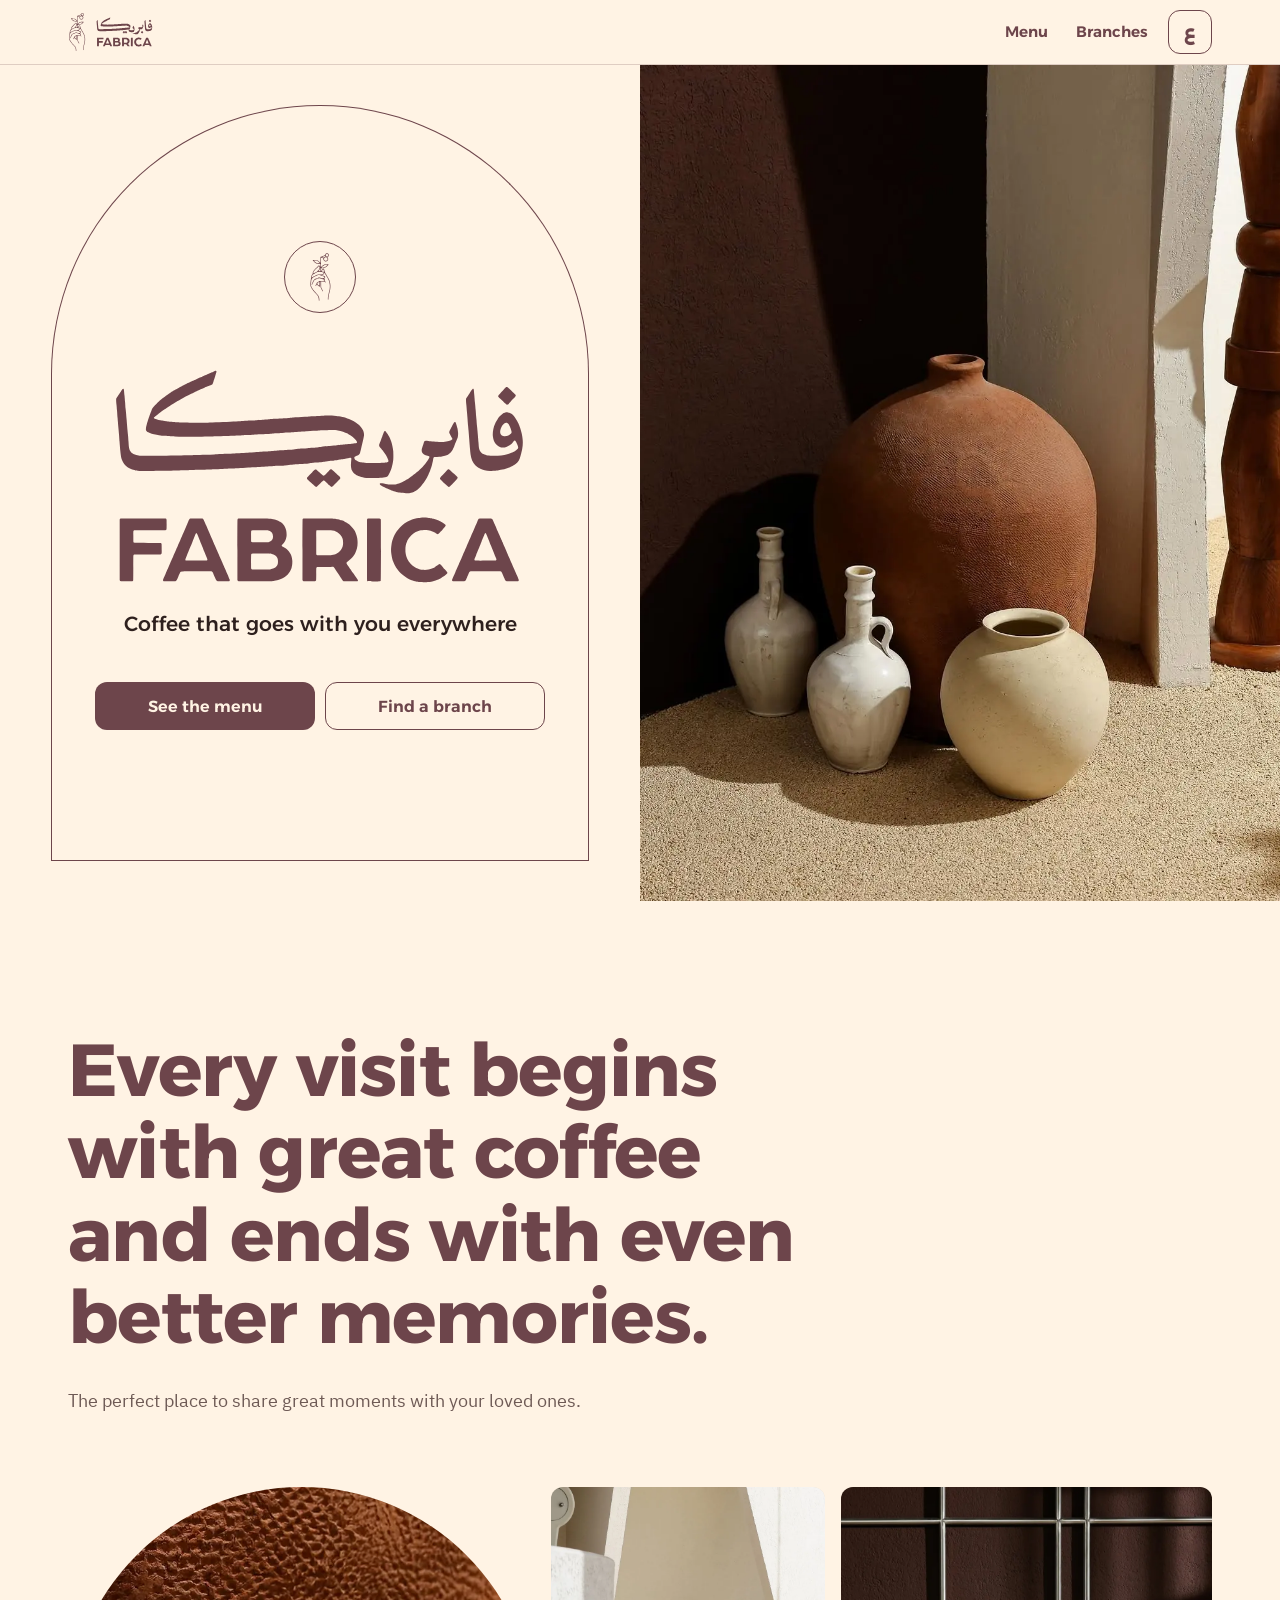
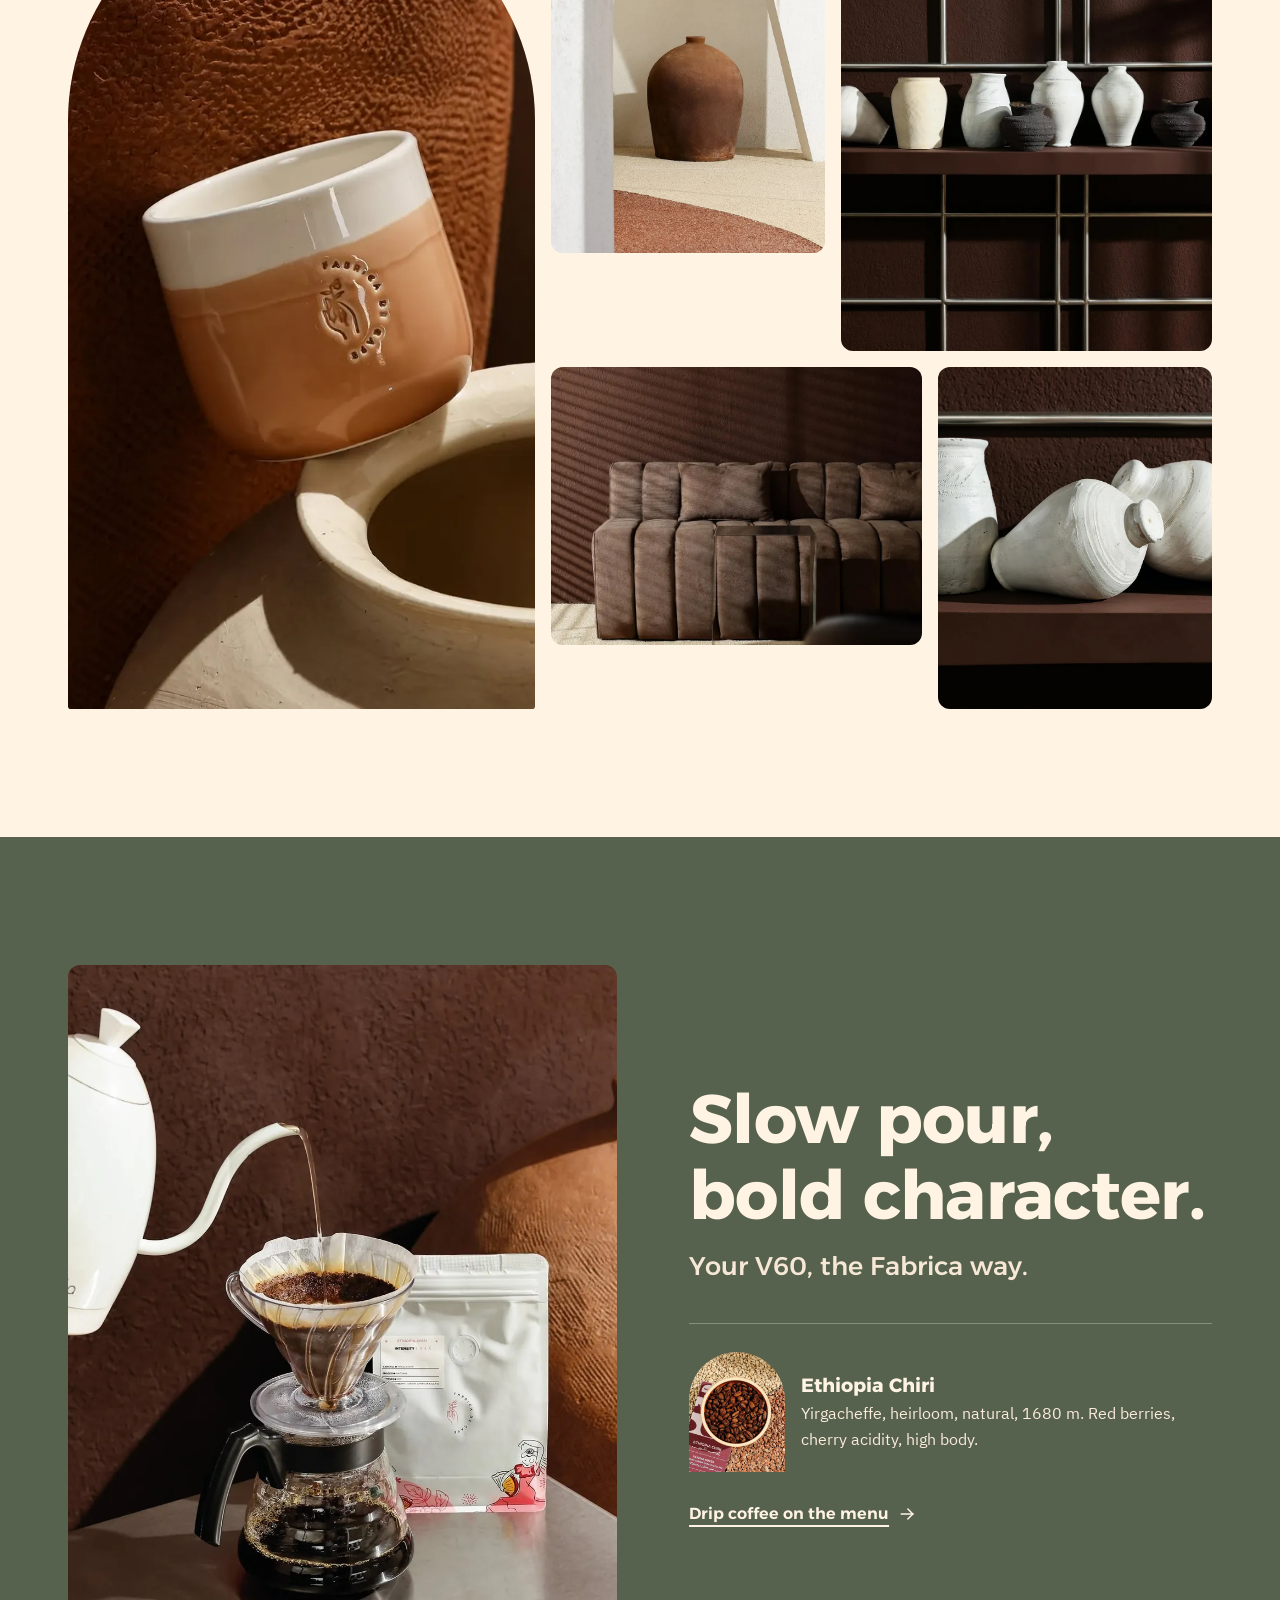
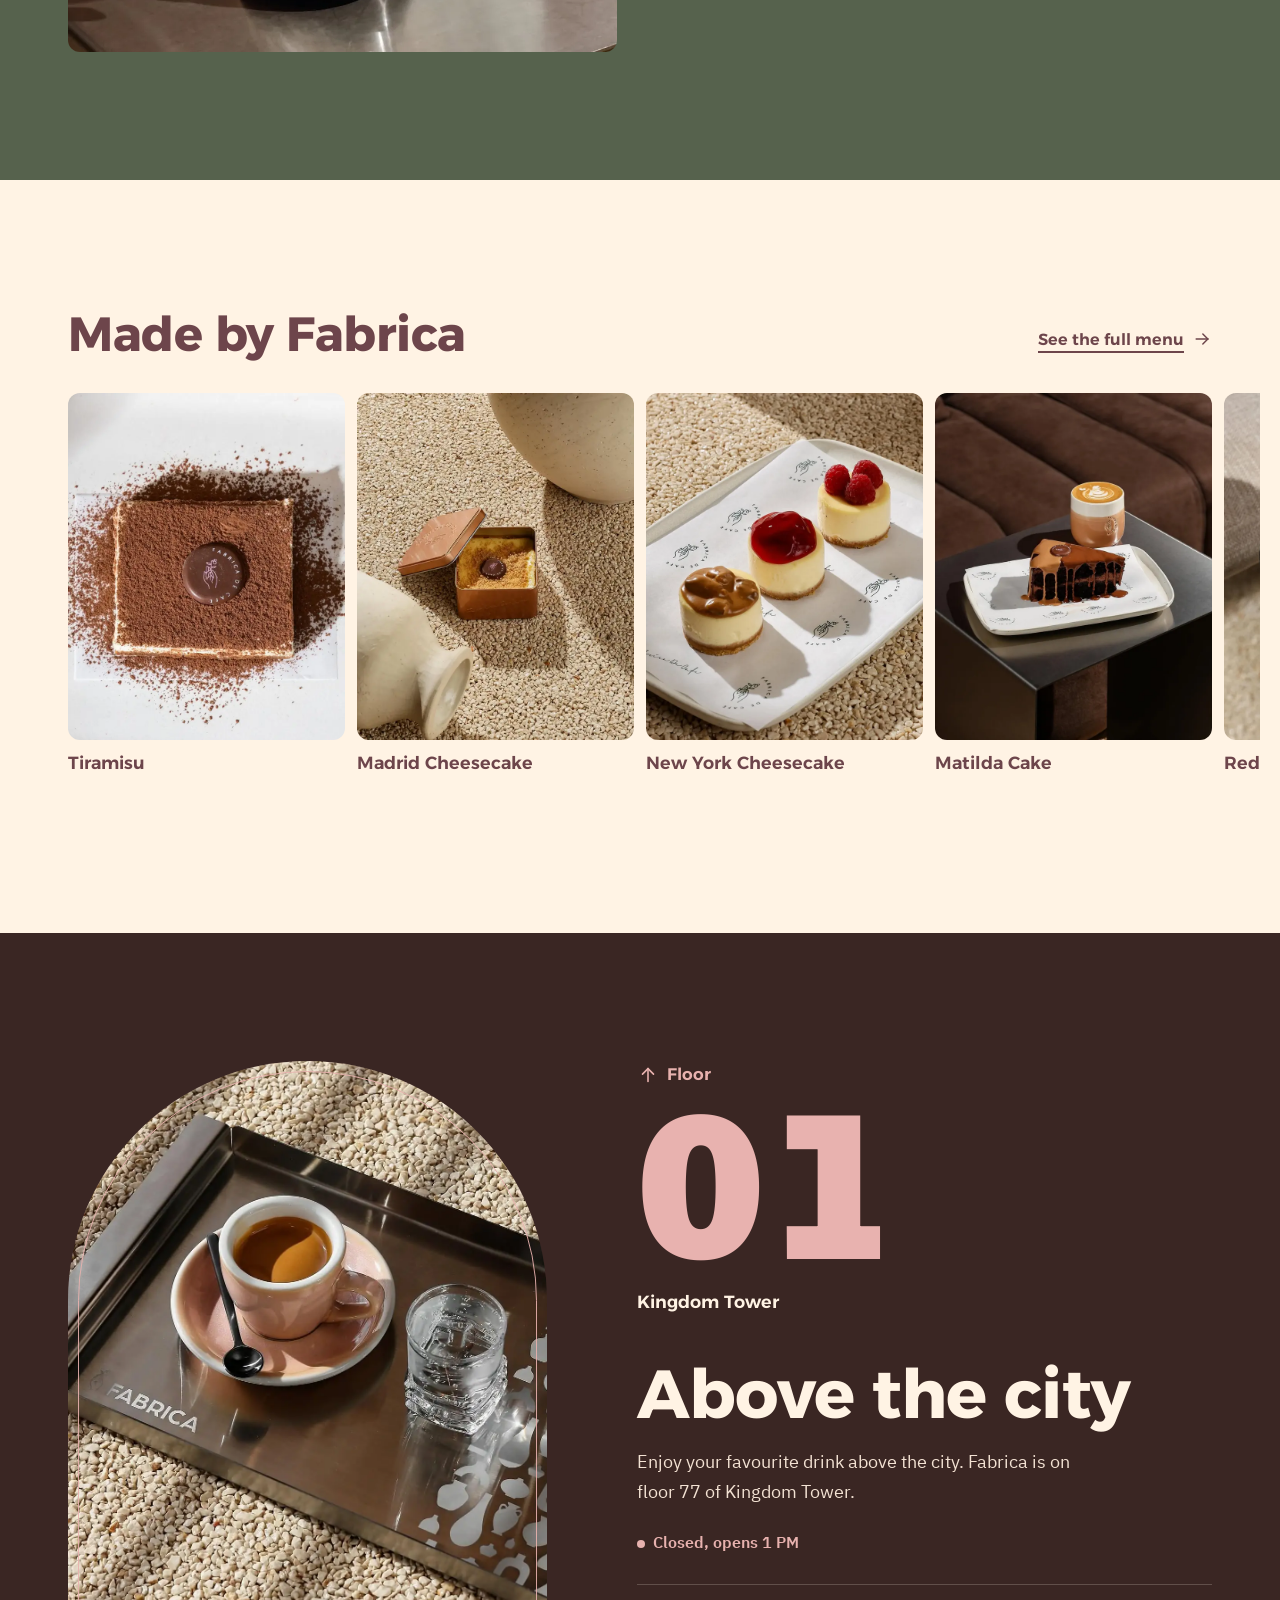
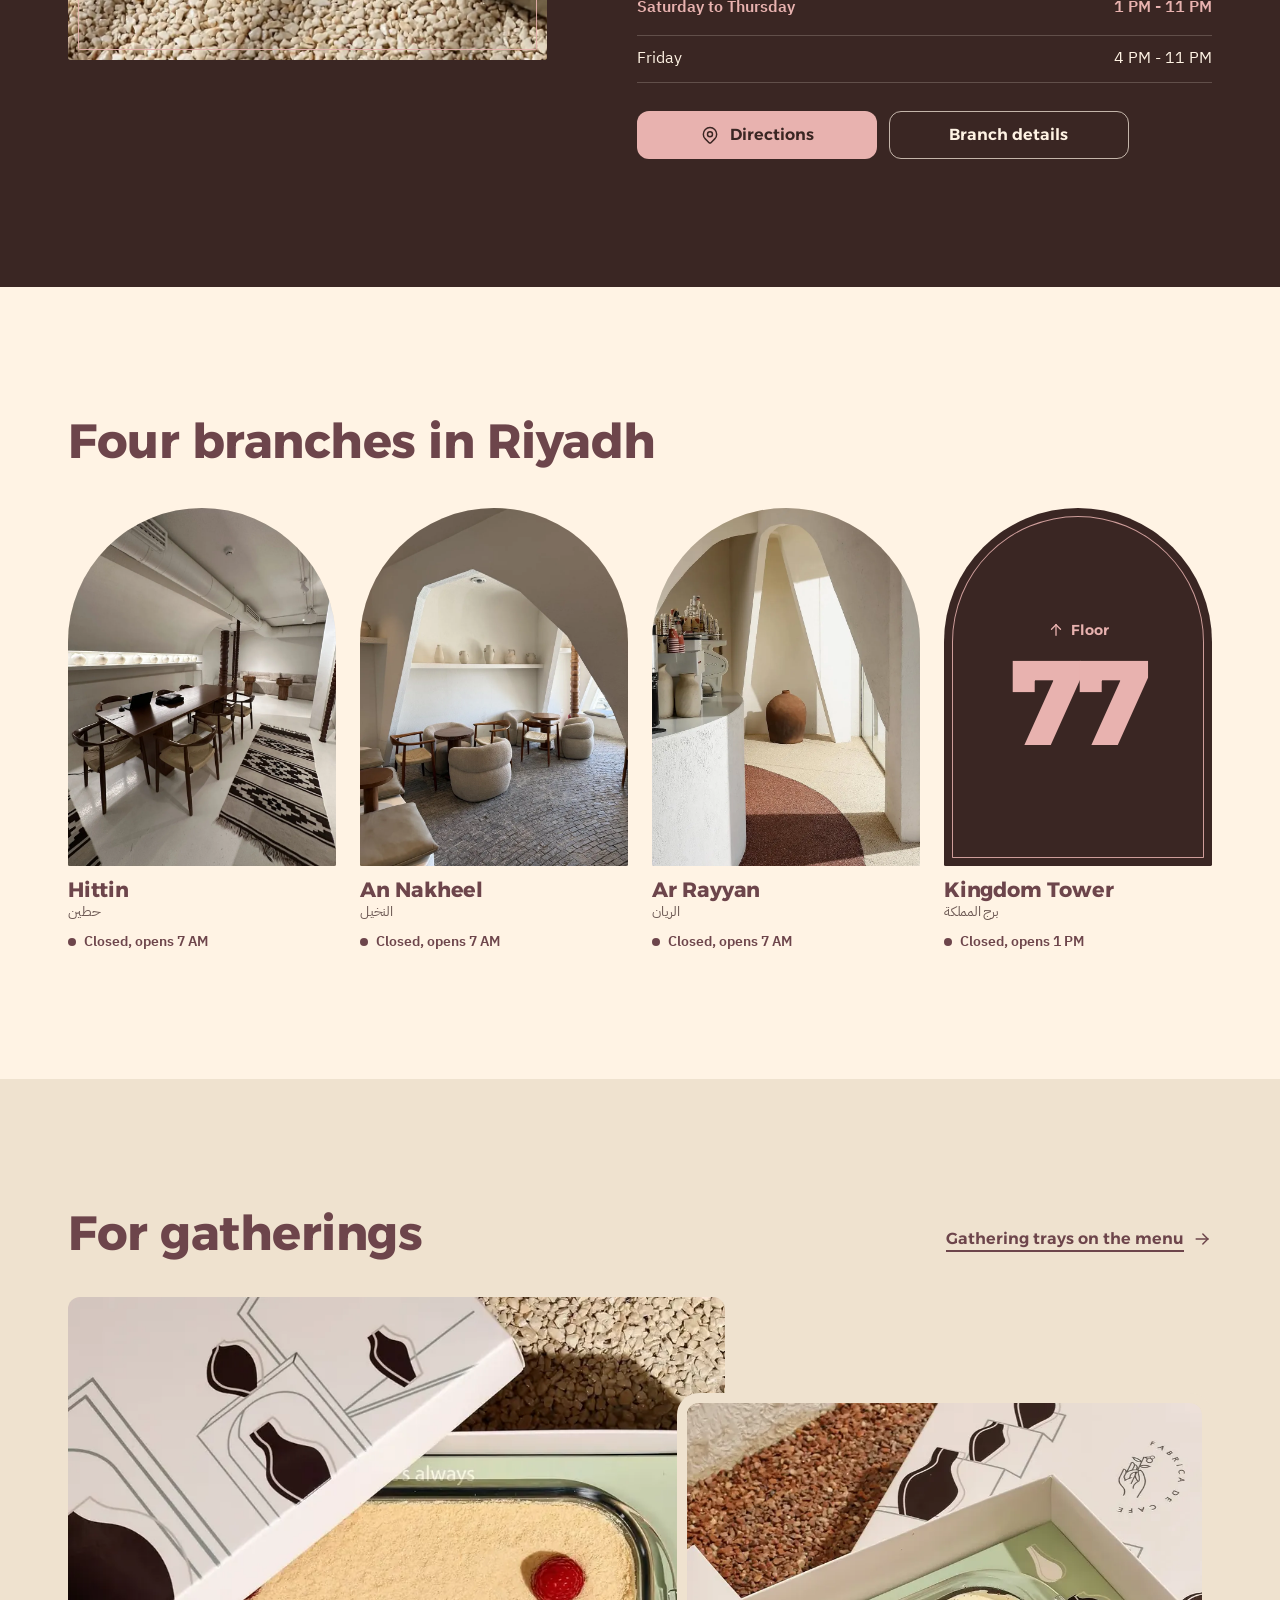
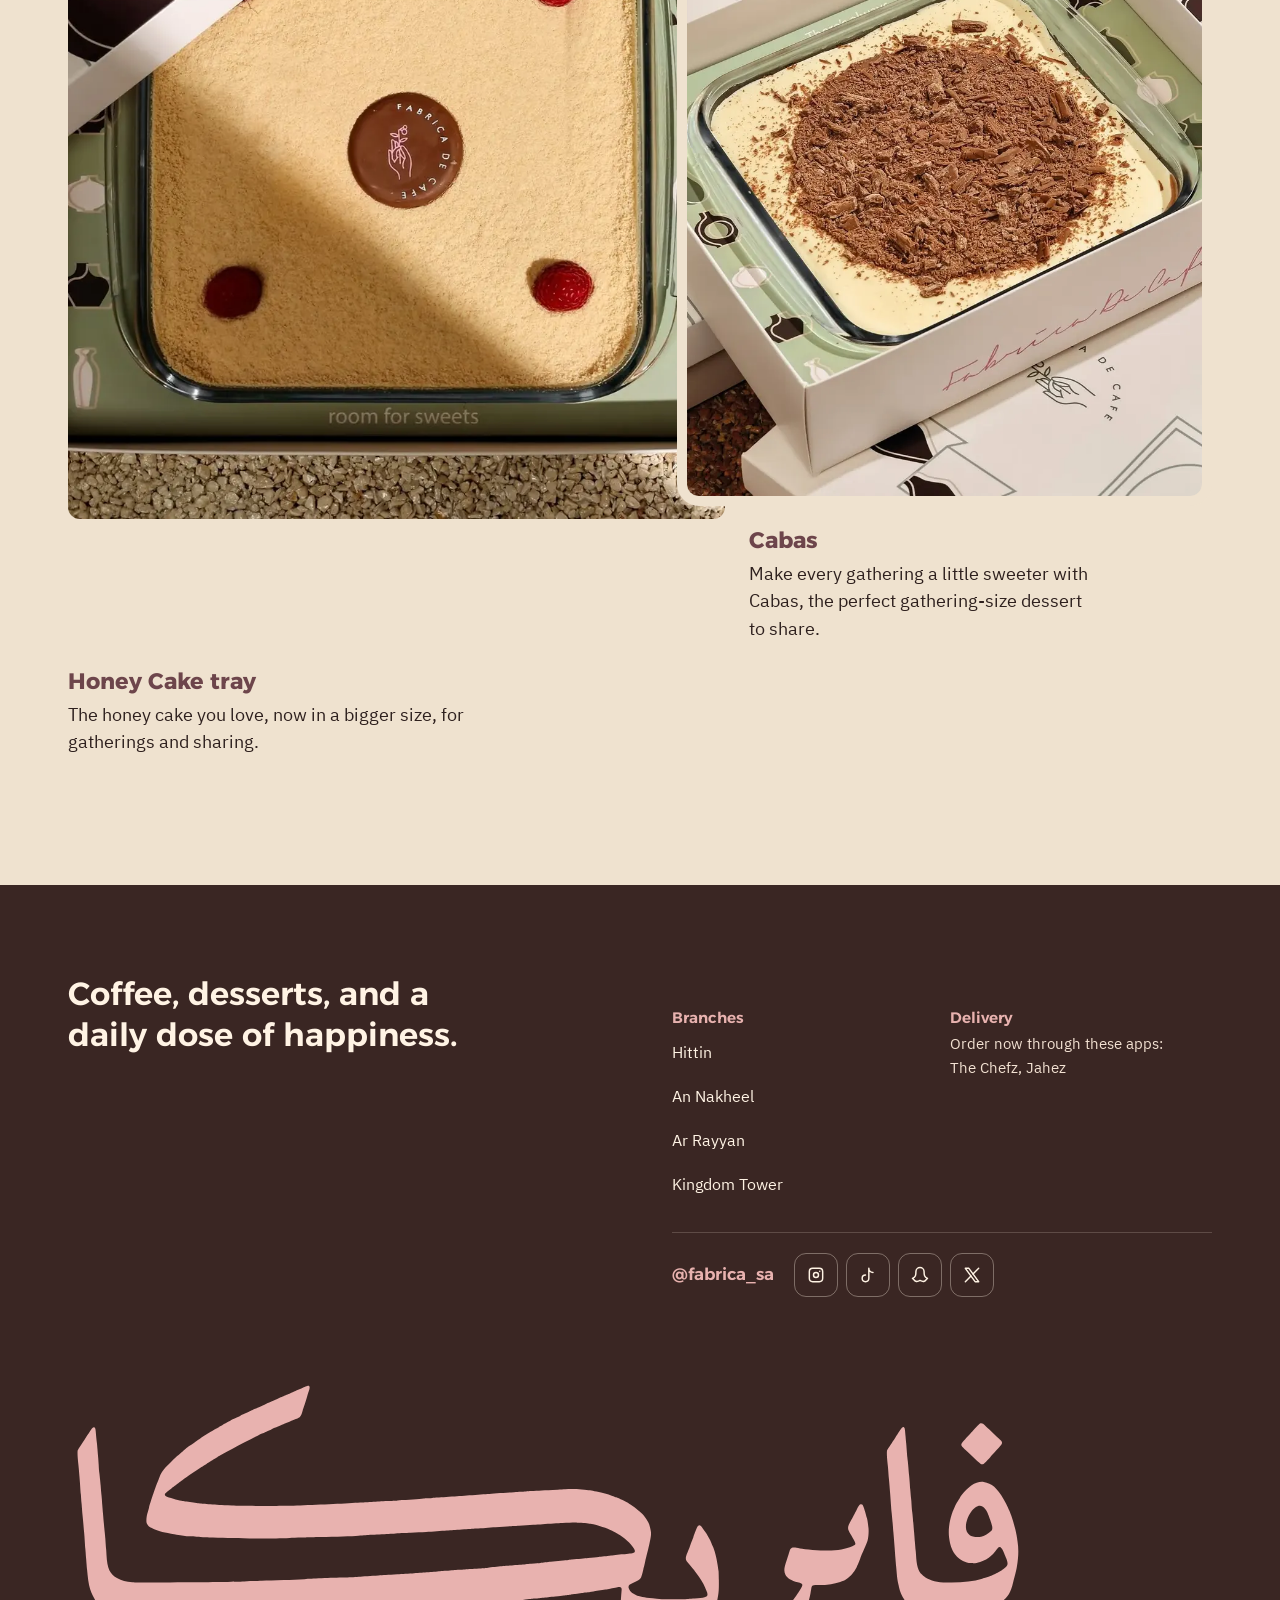
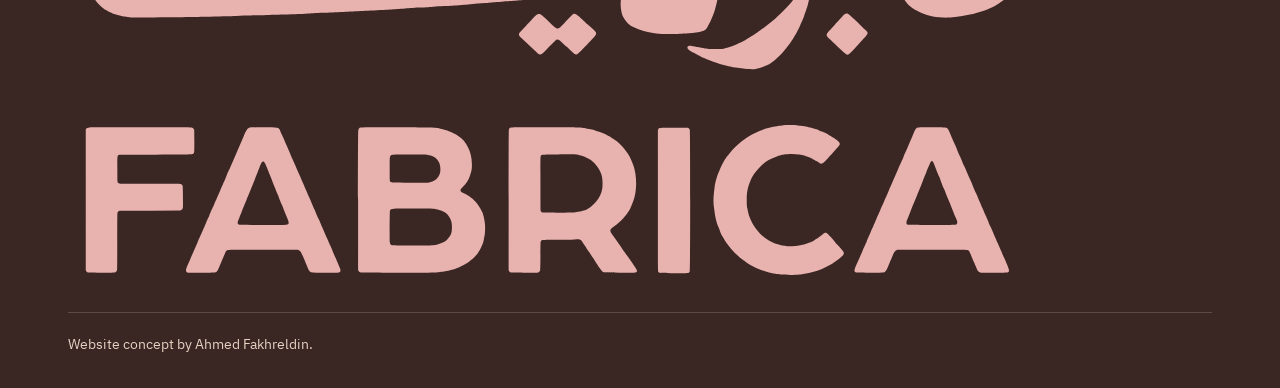
==== commit ee4ee786: "Fabrica de Café website: new design, full menu, four branches" ====
--- a/index.html
+++ b/index.html
@@ -5,79 +5,116 @@
 <meta name="viewport" content="width=device-width,initial-scale=1,viewport-fit=cover">
 <script>(function(){var d=document.documentElement,l;try{l=localStorage.getItem('fabrica-lang')}catch(e){}
 if(l!=='ar'&&l!=='en'){var n=(navigator.languages&&navigator.languages[0])||navigator.language||'';l=/^ar/i.test(n)?'ar':'en'}
-d.lang=l;d.dir=l==='ar'?'rtl':'ltr';
-try{if(!sessionStorage.getItem('fabrica-hand')&&!(window.matchMedia&&matchMedia('(prefers-reduced-motion: reduce)').matches)){d.classList.add('intro');sessionStorage.setItem('fabrica-hand','1')}}catch(e){}}())</script>
-<link rel="preload" as="font" type="font/woff2" href="fonts/readex-pro-arabic.woff2" crossorigin>
-<link rel="preload" as="font" type="font/woff2" href="fonts/readex-pro-latin.woff2" crossorigin>
-<link rel="preload" as="font" type="font/woff2" href="fonts/jost-latin.woff2" crossorigin>
-<style>html.fw body{visibility:hidden}</style>
-<script>(function(){var d=document.documentElement;d.classList.add('fw');var done=false;function go(){if(done)return;done=true;d.classList.remove('fw')}
-setTimeout(go,1200);function ld(){try{var s='\u0627\u0646\u062f A0',f=d.lang==='ar'?["200 1em 'Readex Pro'","300 1em 'Readex Pro'","500 1em 'Readex Pro'","300 1em Jost"]:["300 1em Jost","300 1em 'Readex Pro'","500 1em 'Readex Pro'"];
-Promise.all(f.map(function(x){return document.fonts.load(x,s)})).then(go,go)}catch(e){go()}}
-if(document.readyState==='loading')document.addEventListener('DOMContentLoaded',ld);else ld()}())</script>
-<noscript><style>html.fw body{visibility:visible}</style></noscript>
+d.lang=l;d.dir=l==='ar'?'rtl':'ltr';d.classList.add('fw');var done=false;function go(){if(done)return;done=true;d.classList.remove('fw')}
+setTimeout(go,1200);try{var f=["700 1em Alexandria","400 1em 'IBM Plex Sans Arabic'"];Promise.all(f.map(function(x){return document.fonts.load(x,'\u0641\u0627 Fa')})).then(go,go)}catch(e){go()}}())</script>
+<style>html.fw body{opacity:0}body{transition:opacity .25s ease}</style>
+<noscript><style>html.fw body{opacity:1}</style></noscript>
+<link rel="preload" as="font" type="font/woff2" href="fonts/alex-arabic.woff2" crossorigin>
+<link rel="preload" as="font" type="font/woff2" href="fonts/alex-latin.woff2" crossorigin>
+<link rel="preload" as="font" type="font/woff2" href="fonts/plex-400-arabic.woff2" crossorigin>
+<link rel="preload" as="font" type="font/woff2" href="fonts/plex-400-latin.woff2" crossorigin>
+<link rel="preload" as="image" href="img/hero.webp" type="image/webp" fetchpriority="high">
 <title>فابريكا دي كافيه | الرياض</title>
-<meta name="description" content="قهوة ترافقك في كل مكان. قهوة وحلى وجرعة يومية من السعادة. ثلاثة فروع في الرياض: حطين والنخيل والريان.">
-<meta name="theme-color" content="#425551">
+<meta name="description" content="قهوة ترافقك في كل مكان. قهوة وحلى في أربعة فروع في الرياض: حطين والنخيل والريان وبرج المملكة.">
+<meta name="theme-color" content="#FFF3E4">
 <meta property="og:type" content="website">
 <meta property="og:title" content="Fabrica de Café | Riyadh">
-<meta property="og:description" content="Coffee, desserts, and a daily dose of happiness. Coffee that goes with you everywhere. Three branches in Riyadh: Hittin, An Nakheel and Ar Rayyan.">
-<meta property="og:image" content="https://ahmedfakhr1.github.io/fabrica-preview/img/og.jpg">
-<meta name="twitter:card" content="summary_large_image">
+<meta property="og:description" content="Coffee, desserts, and a daily dose of happiness. Four branches in Riyadh: Hittin, An Nakheel, Ar Rayyan and Kingdom Tower.">
+<meta property="og:image" content="img/og.jpg">
+<link rel="icon" type="image/svg+xml" href="img/icon.svg">
 <link rel="icon" type="image/png" sizes="32x32" href="img/favicon-32.png">
-<link rel="icon" type="image/png" sizes="192x192" href="img/icon-192.png">
 <link rel="apple-touch-icon" href="img/apple-touch-icon.png">
-<link rel="stylesheet" href="fonts.css">
-<link rel="stylesheet" href="site.css?v=eead8aa3">
-<script src="app.js?v=edd9442f" defer></script>
+<link rel="stylesheet" href="fonts.css?v=ba910a2a">
+<link rel="stylesheet" href="site.css?v=9d93eddb">
+<script src="app.js?v=26868b8e" defer></script>
 </head>
-<body data-title-ar="فابريكا دي كافيه | الرياض" data-title-en="Fabrica de Café | Riyadh" data-desc-ar="قهوة ترافقك في كل مكان. قهوة وحلى وجرعة يومية من السعادة. ثلاثة فروع في الرياض: حطين والنخيل والريان." data-desc-en="Coffee, desserts, and a daily dose of happiness. Coffee that goes with you everywhere. Three branches in Riyadh: Hittin, An Nakheel and Ar Rayyan.">
-<a class="skip" href="#main"><span class="t" data-l="ar" lang="ar">انتقل إلى المحتوى</span><span class="t" data-l="en" lang="en">Skip to content</span></a>
+<body class="home" data-title-ar="فابريكا دي كافيه | الرياض" data-title-en="Fabrica de Café | Riyadh" data-desc-ar="قهوة ترافقك في كل مكان. قهوة وحلى في أربعة فروع في الرياض: حطين والنخيل والريان وبرج المملكة." data-desc-en="Coffee, desserts, and a daily dose of happiness. Four branches in Riyadh: Hittin, An Nakheel, Ar Rayyan and Kingdom Tower.">
+<a class="skip" href="#main"><span data-l="ar" lang="ar">انتقل إلى المحتوى</span><span data-l="en" lang="en">Skip to content</span></a>
 <header class="hdr"><div class="wrap in">
-<a class="brand" href="index.html" data-aria-ar="فابريكا دي كافيه" data-aria-en="Fabrica de Café" aria-label="فابريكا دي كافيه"><span class="mk"><svg viewBox="-60 -8 206 206" aria-hidden="true" focusable="false"><path d="M37.2 186.0C36.1 185.5 36.1 185.3 36.0 180.6C35.8 174.0 35.0 170.4 32.4 165.2C30.2 160.8 28.8 159.1 23.1 154.3C16.7 148.7 13.2 145.3 11.1 142.2C7.6 137.3 5.4 131.7 4.3 124.9C4.0 123.2 3.9 85.3 4.1 84.0C4.7 81.4 8.5 81.5 12.1 84.3C14.2 85.9 14.4 86.0 14.7 86.0C14.9 86.0 15.2 85.9 15.3 85.8C15.8 85.2 15.8 85.2 15.9 68.1C15.9 49.5 15.9 51.0 17.0 49.8C19.7 47.0 24.5 48.2 27.8 52.4C29.0 54.1 29.4 54.3 30.9 54.6C33.8 55.2 36.1 56.9 38.3 60.0C41.2 64.2 41.3 63.9 41.3 51.9C41.2 41.1 41.6 41.9 37.2 42.3C31.4 42.9 26.6 41.6 21.4 38.2C19.0 36.7 13.9 32.0 12.9 30.4C11.9 29.0 12.7 27.9 14.9 27.8C20.8 27.4 21.8 27.5 26.1 27.9C29.6 28.2 34.8 30.2 37.9 32.4C41.2 34.7 41.2 34.9 41.2 25.9C41.3 17.3 41.3 17.6 43.8 16.6C44.5 16.3 46.4 15.3 55.0 11.2C58.3 9.6 58.7 9.2 59.8 7.3C62.3 3.3 67.1 2.6 70.4 5.7C73.6 8.8 73.6 12.7 70.5 16.2C68.9 17.9 68.8 18.4 70.2 20.3C77.0 30.0 64.8 42.1 55.9 34.5C53.1 32.1 51.8 28.7 52.2 24.4C52.3 22.4 52.1 22.2 49.0 20.9C46.8 20.0 45.9 20.1 45.4 21.1C45.1 21.8 45.1 50.3 45.4 51.0C45.9 51.9 46.5 51.9 48.3 50.8C52.0 48.5 55.9 47.2 59.9 46.8C61.0 46.7 62.3 46.6 62.8 46.5C64.3 46.3 70.3 46.5 71.6 46.9C74.1 47.6 72.9 49.9 67.6 54.4C61.2 59.9 56.4 61.6 48.7 61.2C45.2 61.0 45.2 61.0 45.1 66.4C45.1 72.5 45.3 72.9 48.1 71.7C52.0 70.1 56.2 72.5 61.5 79.3C70.9 91.5 78.7 107.5 80.4 117.8C80.5 118.7 80.7 119.9 80.9 120.6C81.0 121.2 81.2 122.6 81.2 124.0C81.3 125.3 81.5 127.1 81.6 128.2C82.1 131.8 81.6 144.8 80.7 149.1C80.5 150.3 80.3 151.7 80.2 153.1C80.2 154.2 80.0 155.9 79.9 156.9C79.4 159.9 79.3 161.4 79.1 164.2C79.1 165.7 78.9 168.1 78.7 169.6C78.5 171.0 78.3 173.5 78.2 175.2C78.0 179.9 77.7 180.9 76.1 180.9C74.2 180.9 74.1 180.2 74.6 172.8C74.8 170.1 75.1 167.0 75.1 165.9C75.3 163.6 75.5 161.5 75.6 160.1C75.7 159.6 75.9 157.8 76.0 156.2C76.1 154.5 76.4 152.4 76.5 151.4C76.6 150.5 76.8 149.0 76.9 148.1C77.0 147.2 77.2 145.8 77.4 144.9C78.2 139.8 78.0 129.2 76.9 120.6C75.9 113.0 73.8 107.2 69.0 98.7C68.4 97.5 66.9 94.9 65.8 92.9C58.4 79.6 51.2 72.5 49.2 76.6C47.9 79.3 49.3 84.0 53.5 91.0C57.5 97.7 60.9 106.7 61.8 112.7C62.2 115.5 62.1 116.1 60.4 119.0C58.0 123.1 55.9 128.3 55.2 131.6C55.1 132.3 54.8 133.5 54.7 134.3C53.8 137.7 54.2 141.7 55.8 146.5C56.5 148.9 56.3 149.9 54.8 150.4C52.8 150.9 51.2 147.5 50.6 141.4C49.9 135.4 51.2 128.9 54.4 122.1C55.9 118.7 55.9 118.7 52.8 115.5C51.4 114.0 50.2 112.6 49.2 111.3C46.6 107.9 45.9 107.5 45.4 109.1C45.2 109.5 45.2 112.1 45.1 120.9C45.1 131.0 45.0 132.4 44.9 132.8C44.2 134.3 42.3 134.3 41.6 132.8C41.3 132.2 41.3 132.2 41.3 115.4C41.3 97.0 41.3 96.5 40.3 92.6C40.2 92.0 39.9 91.0 39.8 90.4C39.4 88.4 38.5 88.3 36.8 90.0C33.8 93.3 32.6 97.7 33.2 103.5C33.6 108.2 33.8 108.5 35.9 108.5C37.4 108.5 38.2 109.1 38.2 110.2C38.2 111.1 38.1 111.3 36.1 113.3C33.3 116.2 30.7 119.2 29.5 120.8C27.8 123.2 25.9 126.0 25.4 127.1C23.8 130.1 22.8 129.9 21.4 126.2C20.1 123.2 19.1 121.3 16.8 118.2C15.6 116.7 15.2 115.8 14.9 114.9C14.8 114.6 14.7 112.4 14.6 106.6C14.5 98.0 14.3 95.6 13.3 92.7C12.2 89.3 9.8 86.8 8.6 87.6C7.8 88.1 7.8 87.0 7.8 105.2C7.8 124.4 7.8 124.3 8.9 128.1C11.6 137.5 15.2 142.6 24.2 150.1C29.6 154.5 32.4 157.5 34.3 160.7C36.9 165.1 38.6 169.4 39.2 172.7C39.4 173.5 39.6 174.6 39.7 175.2C40.3 177.5 40.4 183.2 40.0 184.7C39.5 186.0 38.4 186.6 37.2 186.0ZM24.8 120.3C25.0 120.2 25.7 119.4 26.2 118.7C26.8 117.9 27.8 116.8 28.4 116.1C30.7 113.4 30.9 112.8 30.2 109.8C30.0 109.0 29.8 107.6 29.8 106.8C29.7 105.9 29.5 104.6 29.4 103.9C27.9 94.4 32.8 85.6 41.9 81.5C44.8 80.2 45.7 78.7 44.2 77.4C40.7 74.3 27.2 82.3 21.8 90.6C18.8 95.1 18.4 96.8 18.4 106.2C18.4 114.8 18.1 113.3 21.5 118.2C23.2 120.6 23.8 121.0 24.8 120.3ZM57.3 113.1C58.7 112.0 54.8 101.2 50.2 93.2C49.5 92.0 48.5 90.2 48.0 89.4C45.8 85.4 45.1 86.0 45.1 92.0C45.1 96.2 45.8 98.8 48.3 103.1C50.5 107.1 54.8 112.5 56.3 113.1C56.9 113.4 56.9 113.4 57.3 113.1ZM21.6 84.3C23.9 82.6 27.1 79.1 27.4 78.0C27.8 76.2 27.5 60.6 27.0 59.4C25.2 54.1 21.2 50.8 20.0 53.5C19.7 54.1 19.5 79.9 19.7 82.6C19.9 84.7 20.4 85.1 21.6 84.3ZM33.8 75.2C36.8 74.1 37.4 72.5 36.9 67.7C36.3 62.7 32.5 58.0 31.5 61.0C31.2 61.8 31.2 74.0 31.5 74.7C31.9 75.5 32.5 75.6 33.8 75.2ZM54.4 57.1C60.0 55.9 66.4 51.5 64.1 50.6C62.5 49.9 56.2 51.0 52.9 52.6C46.4 55.6 47.4 58.5 54.4 57.1ZM36.0 38.5C39.3 37.6 34.0 33.5 28.0 32.4C21.9 31.2 20.2 31.4 21.3 33.1C23.3 36.1 32.5 39.5 36.0 38.5ZM63.6 32.8C66.8 31.8 68.9 27.9 67.9 24.7C66.3 19.1 59.7 18.1 57.0 23.1C54.4 28.0 58.7 34.3 63.6 32.8ZM55.4 18.4C59.2 16.5 60.7 14.2 58.2 14.2C57.3 14.2 53.8 16.0 53.1 16.7C52.1 17.9 53.8 19.2 55.4 18.4ZM67.3 15.1C70.8 13.5 70.8 8.4 67.3 6.7C65.4 5.8 62.7 7.0 61.9 9.3C60.6 12.8 64.1 16.5 67.3 15.1Z"/></svg></span><span><span class="t" data-l="ar" lang="ar">فابريكا</span><span class="t" data-l="en" lang="en">Fabrica</span></span></a>
-<nav><a href="menu.html"><span class="t" data-l="ar" lang="ar">القائمة</span><span class="t" data-l="en" lang="en">Menu</span></a><a href="branches.html"><span class="t" data-l="ar" lang="ar">الفروع</span><span class="t" data-l="en" lang="en">Branches</span></a></nav>
-<button class="lang" id="lang" type="button" aria-label="Switch to English"><span class="t" data-l="ar" lang="en">EN</span><span class="t" data-l="en" lang="ar">ع</span></button>
+<a class="brand" href="index.html" data-aria-ar="فابريكا، الصفحة الرئيسية" data-aria-en="Fabrica, home" aria-label="فابريكا، الصفحة الرئيسية"><svg class="hand" viewBox="0 0 110 243" aria-hidden="true" focusable="false"><path fill="currentColor" d="M48.50 237.22C47.91 236.92 47.80 236.46 47.71 233.89C47.66 232.58 47.51 230.73 47.38 229.79C47.24 228.84 47.08 227.50 47.01 226.81C46.66 223.43 45.57 218.98 44.63 217.12C44.44 216.75 43.92 215.73 43.48 214.87C43.05 214.00 42.37 212.88 41.99 212.37C41.60 211.86 41.00 210.96 40.65 210.37C39.77 208.88 35.57 204.22 31.61 200.31C29.86 198.59 28.30 196.99 28.13 196.75C27.97 196.51 27.43 195.89 26.95 195.37C26.46 194.86 25.73 194.02 25.31 193.51C24.90 193.00 24.02 192.02 23.36 191.32C22.71 190.63 21.85 189.64 21.46 189.12C21.07 188.61 20.37 187.73 19.90 187.17C19.44 186.61 18.84 185.77 18.57 185.31C18.30 184.85 17.86 184.30 17.59 184.08C17.02 183.63 15.60 181.51 14.62 179.65C14.24 178.94 13.61 177.97 13.22 177.51C12.21 176.31 9.62 171.52 9.12 169.94C9.04 169.66 8.78 169.03 8.54 168.53C8.30 168.03 8.00 167.10 7.87 166.47C7.74 165.83 7.44 164.54 7.19 163.59C6.83 162.16 6.75 161.64 6.75 160.59C6.75 159.89 6.69 158.82 6.61 158.21C6.41 156.52 6.67 150.99 7.06 148.65C7.23 147.64 7.43 146.17 7.49 145.38C7.72 142.58 7.89 141.16 8.26 138.94C8.77 135.81 9.08 133.48 9.25 131.50C9.40 129.62 9.75 127.36 10.19 125.36C10.35 124.63 10.63 123.09 10.81 121.92C10.99 120.76 11.28 119.19 11.46 118.44C11.63 117.68 11.93 116.28 12.13 115.33C12.49 113.56 12.65 113.16 13.68 111.44C14.79 109.59 15.18 109.07 16.20 108.06C17.89 106.40 18.08 105.84 18.25 102.06C18.31 100.62 18.45 98.96 18.56 98.38C18.80 97.17 19.83 94.63 20.47 93.69C21.97 91.48 24.74 87.86 25.49 87.12C25.80 86.81 26.51 86.03 27.06 85.39C27.61 84.75 28.43 83.88 28.87 83.45C31.19 81.24 33.63 78.82 40.75 71.64C44.53 67.82 45.67 66.82 47.06 66.09C47.71 65.75 49.30 65.74 50.10 66.06C50.93 66.40 52.30 67.95 52.90 69.24C53.34 70.17 54.65 72.00 54.89 72.00C55.01 72.00 55.07 71.80 55.33 70.44C55.52 69.49 55.56 68.61 55.56 64.94C55.56 59.89 55.52 59.66 54.39 58.50C53.56 57.63 53.10 57.53 51.19 57.80C49.35 58.05 46.03 58.06 44.38 57.82C41.36 57.38 39.48 56.98 38.42 56.57C37.80 56.33 36.82 56.02 36.23 55.87C35.18 55.61 35.00 55.52 33.51 54.56C30.45 52.58 28.23 50.90 26.69 49.40C24.33 47.09 23.07 45.79 22.35 44.94C22.00 44.52 21.06 43.50 20.26 42.65C18.41 40.69 18.03 39.91 18.63 39.28C19.44 38.40 24.71 38.16 31.57 38.68C36.00 39.02 41.26 40.62 44.19 42.52C44.67 42.84 45.32 43.24 45.63 43.41C46.74 44.04 50.23 47.11 51.25 48.36C51.63 48.83 52.25 49.60 52.64 50.07C54.10 51.87 54.90 52.19 55.34 51.14C55.52 50.74 55.54 49.22 55.57 38.09L55.60 25.50L55.87 24.94C56.25 24.17 56.86 23.68 57.80 23.39C58.24 23.25 59.02 22.96 59.52 22.75C62.27 21.56 65.80 20.13 66.56 19.87C67.04 19.72 67.92 19.38 68.50 19.12C69.08 18.87 69.96 18.53 70.44 18.38C70.92 18.22 71.54 17.98 71.81 17.84C72.09 17.70 73.31 17.21 74.54 16.74C77.65 15.56 78.02 15.27 78.69 13.39C79.55 11.01 80.03 10.20 81.34 8.94C82.62 7.71 84.10 6.76 85.17 6.49C85.48 6.41 86.54 6.37 87.70 6.40L89.70 6.44L91.15 7.15C93.26 8.17 94.53 9.34 95.58 11.20C96.09 12.10 96.41 12.82 96.51 13.31C96.68 14.21 96.58 16.66 96.31 17.84C95.81 20.01 94.00 22.25 91.71 23.54C89.50 24.78 89.39 25.57 91.11 27.85C91.66 28.59 92.65 30.75 92.95 31.86C93.05 32.25 93.17 33.18 93.20 33.94C93.27 35.27 93.26 35.36 92.76 37.06C91.91 39.93 91.12 41.29 89.46 42.74C88.18 43.86 87.16 44.45 85.44 45.08L83.81 45.68L81.69 45.68C79.39 45.68 78.85 45.58 77.07 44.88C75.89 44.41 73.88 43.20 73.56 42.78C73.42 42.59 72.96 42.06 72.54 41.59C72.11 41.13 71.73 40.62 71.68 40.47C71.63 40.31 71.29 39.51 70.91 38.69C69.98 36.64 69.83 35.89 69.94 33.62C70.07 30.64 69.70 30.22 66.01 29.25C64.99 28.98 63.94 28.68 63.68 28.57C62.87 28.23 60.80 27.75 60.16 27.75C59.24 27.75 58.77 28.20 58.58 29.25C58.44 30.04 58.47 70.90 58.61 71.36C58.80 71.96 59.10 72.25 59.55 72.25C59.99 72.25 60.75 71.50 62.81 69.06C64.07 67.57 65.77 65.98 66.88 65.28C67.25 65.03 67.82 64.63 68.12 64.37C68.43 64.12 68.99 63.76 69.35 63.57C69.72 63.39 70.37 63.02 70.82 62.75C72.64 61.63 77.36 60.05 80.53 59.49C83.49 58.97 92.88 58.84 93.97 59.30C95.18 59.82 95.38 61.16 94.37 62.06C94.22 62.20 93.84 62.65 93.52 63.06C93.21 63.48 92.36 64.43 91.63 65.19C90.90 65.94 90.11 66.79 89.88 67.06C89.09 68.02 86.30 70.82 84.91 72.07C80.98 75.60 76.74 77.56 70.31 78.84C68.62 79.17 68.42 79.19 64.50 79.19C59.93 79.20 59.76 79.23 59.18 80.11C58.53 81.10 58.52 81.20 58.54 86.83C58.56 92.59 58.59 92.77 59.34 92.95C60.01 93.12 60.45 92.32 60.81 90.27C61.06 88.84 61.03 88.91 62.97 85.97C64.55 83.57 68.01 81.62 70.11 81.94C72.67 82.32 73.99 84.01 74.57 87.62C74.68 88.35 74.97 89.47 75.20 90.12C75.43 90.78 75.87 92.30 76.17 93.50C76.48 94.70 76.85 96.00 77.00 96.38C77.15 96.75 77.44 97.54 77.65 98.12C78.08 99.37 79.45 102.13 80.13 103.14C80.39 103.52 80.75 104.19 80.93 104.63C81.11 105.07 81.47 105.76 81.73 106.18C83.47 108.93 84.87 111.26 85.42 112.32C85.67 112.80 86.11 113.47 86.39 113.82C86.68 114.16 87.09 114.83 87.32 115.31C87.75 116.25 89.09 118.57 89.55 119.19C89.71 119.39 90.19 120.25 90.61 121.09C91.04 121.93 91.69 123.03 92.07 123.54C92.44 124.05 92.93 124.92 93.17 125.46C93.40 126.01 93.77 126.72 93.99 127.05C94.21 127.37 94.64 128.13 94.94 128.74C95.24 129.35 95.68 130.15 95.91 130.52C96.14 130.89 96.42 131.41 96.53 131.69C96.79 132.35 98.02 134.95 98.63 136.14C98.94 136.74 99.27 137.67 99.50 138.62C99.71 139.45 100.10 140.65 100.37 141.29C101.32 143.52 102.19 147.43 103.13 153.69C103.20 154.17 103.35 155.04 103.45 155.62C103.67 156.83 103.94 159.49 104.13 162.19C104.41 166.05 104.08 175.80 103.63 177.37C103.56 177.61 103.36 179.13 103.18 180.75C102.83 183.96 102.46 186.13 101.82 188.82C101.58 189.78 101.27 191.22 101.12 192.01C100.98 192.79 100.70 193.80 100.50 194.25C100.30 194.70 100.03 195.54 99.88 196.12C99.73 196.71 99.37 197.95 99.06 198.88C98.76 199.80 98.31 201.49 98.06 202.62C97.81 203.76 97.44 205.18 97.23 205.79C96.84 206.93 96.54 208.66 96.19 211.69C96.08 212.65 95.79 214.51 95.55 215.81C95.17 217.85 95.08 218.69 94.93 221.74C94.48 230.79 94.48 230.80 94.08 231.41C93.43 232.39 92.44 232.43 91.97 231.50C91.44 230.44 91.86 219.31 92.56 215.70C92.73 214.82 92.96 213.39 93.06 212.52C93.59 208.09 94.56 203.71 96.06 199.00C96.36 198.07 96.69 196.71 96.80 195.97C96.94 195.06 97.12 194.35 97.38 193.78C97.60 193.32 97.88 192.35 98.02 191.62C98.16 190.90 98.48 189.44 98.75 188.38C99.34 185.99 99.71 184.11 99.89 182.52C99.96 181.86 100.10 180.97 100.19 180.56C101.23 176.03 101.61 164.79 100.88 159.62C99.52 149.87 99.23 148.06 98.75 146.56C98.62 146.15 98.31 144.97 98.06 143.94C97.81 142.91 97.39 141.53 97.13 140.88C96.87 140.22 96.54 139.32 96.40 138.88C95.81 136.99 93.49 132.14 91.38 128.38C90.66 127.10 89.82 125.58 89.51 124.99C89.19 124.40 88.61 123.41 88.20 122.80C87.01 120.99 85.12 117.79 84.36 116.29C83.97 115.52 83.40 114.56 83.09 114.16C82.77 113.76 82.37 113.05 82.18 112.58C81.99 112.11 81.61 111.44 81.34 111.09C80.69 110.28 79.77 108.78 79.21 107.65C78.97 107.16 78.60 106.52 78.40 106.22C78.21 105.93 77.81 105.21 77.52 104.62C76.80 103.14 75.84 101.88 75.44 101.88C75.08 101.88 74.91 102.15 74.42 103.53C73.04 107.39 70.85 109.41 66.44 110.88C64.59 111.49 64.12 111.82 64.12 112.53C64.12 113.00 64.51 113.44 65.22 113.80C65.68 114.03 69.45 115.48 70.88 115.96C73.90 117.00 76.67 118.35 77.38 119.12C78.73 120.59 78.94 121.65 78.32 124.04C77.70 126.51 77.06 127.46 75.10 128.84C73.23 130.15 73.21 130.60 74.95 131.55C76.10 132.19 77.07 132.95 77.40 133.48C78.02 134.47 77.71 137.14 76.80 138.64C75.38 140.99 75.85 142.24 78.68 143.62C80.12 144.33 81.55 145.52 81.68 146.11C81.85 146.85 81.34 147.59 80.58 147.71C80.03 147.80 77.41 146.55 76.42 145.72C76.09 145.44 75.56 145.11 75.26 144.98C74.96 144.85 74.44 144.55 74.12 144.31C72.70 143.27 71.52 143.27 68.36 144.30C67.11 144.71 64.19 145.01 61.93 144.97C60.44 144.94 60.13 144.97 59.77 145.16C58.91 145.63 58.95 145.11 58.98 157.12C59.00 170.16 59.05 171.11 59.67 172.73C59.92 173.37 60.43 174.42 60.80 175.05C61.18 175.69 61.74 176.74 62.06 177.38C62.38 178.03 62.80 178.82 63.01 179.14C63.21 179.45 63.52 180.07 63.70 180.51C63.88 180.94 64.19 181.54 64.39 181.84C64.60 182.14 64.90 182.68 65.06 183.05C65.22 183.41 65.60 184.10 65.91 184.57C66.22 185.05 66.59 185.69 66.75 186.00C66.90 186.31 67.33 187.04 67.70 187.62C68.75 189.30 68.86 190.40 68.06 191.20C67.29 191.97 66.41 191.40 65.43 189.47C65.04 188.70 64.55 187.82 64.35 187.53C64.15 187.23 63.87 186.73 63.73 186.42C63.59 186.10 63.18 185.39 62.81 184.83C62.16 183.82 59.00 177.87 59.00 177.64C59.00 177.57 58.74 177.13 58.42 176.66C57.72 175.64 57.14 174.43 56.62 172.89C56.11 171.35 56.01 169.66 55.93 161.31C55.79 145.59 55.80 145.80 55.54 145.35C55.10 144.59 54.33 144.78 53.89 145.76C53.71 146.15 53.69 147.09 53.71 154.32C53.73 158.78 53.70 163.62 53.66 165.06L53.59 167.69L53.17 168.11C52.55 168.72 51.58 168.65 50.61 167.92C50.24 167.64 49.01 166.87 47.88 166.19C42.79 163.16 41.61 162.09 40.45 159.48C39.82 158.04 38.96 157.48 38.07 157.91C37.74 158.07 37.52 158.37 37.00 159.40C36.28 160.80 33.94 164.45 33.57 164.75C32.87 165.32 31.63 164.74 31.63 163.85C31.62 163.37 32.43 161.39 32.90 160.72C33.36 160.06 35.17 156.54 36.15 154.38C37.09 152.31 37.37 151.56 37.99 149.42C38.33 148.25 38.91 147.41 39.62 147.04C39.93 146.89 41.51 146.11 43.12 145.32C44.74 144.53 46.71 143.48 47.50 143.00C51.25 140.70 52.42 140.38 54.62 141.06C56.66 141.68 59.09 141.90 63.25 141.85L66.94 141.80L68.06 141.40C68.68 141.18 69.63 140.88 70.17 140.73C71.31 140.42 72.15 139.85 73.40 138.52C74.77 137.07 74.99 135.40 73.90 134.67C73.34 134.29 71.49 133.64 70.38 133.42C68.07 132.97 65.54 132.08 61.75 130.38C61.17 130.12 60.35 129.84 59.94 129.75C58.88 129.54 57.15 129.06 55.69 128.56C51.48 127.14 49.22 127.07 46.25 128.24C45.60 128.50 44.53 128.87 43.88 129.05C43.22 129.23 41.93 129.74 41.00 130.18C37.42 131.87 36.28 132.35 35.38 132.57C34.86 132.69 34.01 132.98 33.48 133.21C32.95 133.44 32.48 133.62 32.42 133.62C32.37 133.62 31.28 134.14 30.01 134.78L27.69 135.93L26.25 137.37C24.86 138.77 24.78 138.87 23.89 140.62C23.38 141.62 22.78 142.75 22.55 143.13C22.33 143.51 21.97 144.27 21.76 144.82C21.55 145.36 21.18 146.12 20.95 146.50C20.72 146.88 20.01 148.28 19.39 149.62C18.76 150.97 18.00 152.54 17.70 153.12C17.40 153.71 17.00 154.58 16.80 155.06C16.61 155.54 16.31 156.19 16.12 156.50C15.93 156.81 15.68 157.37 15.56 157.75C15.15 159.01 14.36 159.51 13.50 159.06C12.71 158.65 12.54 157.63 13.08 156.50C13.25 156.12 13.57 155.34 13.77 154.76C13.98 154.19 14.29 153.48 14.47 153.20C14.65 152.92 15.32 151.56 15.96 150.19C16.59 148.81 17.35 147.25 17.63 146.72C17.91 146.19 18.27 145.40 18.43 144.97C19.12 143.15 21.86 137.86 22.42 137.25C22.59 137.08 23.06 136.46 23.47 135.88C23.88 135.29 24.36 134.69 24.52 134.55C24.95 134.16 27.12 132.82 27.62 132.63C27.87 132.54 28.82 132.11 29.75 131.68C33.21 130.08 34.21 129.65 35.12 129.38C35.64 129.23 36.68 128.80 37.44 128.43C38.19 128.07 39.18 127.67 39.62 127.55C40.07 127.43 40.75 127.20 41.12 127.03C45.77 124.97 47.16 124.56 49.90 124.41C51.67 124.32 52.75 124.50 55.19 125.31C59.40 126.71 64.67 127.88 66.83 127.88C69.98 127.87 73.03 126.93 74.21 125.59C74.77 124.95 75.40 123.59 75.47 122.89C75.58 121.73 74.80 120.77 73.16 120.08C72.60 119.85 71.84 119.47 71.49 119.26C71.07 119.00 70.45 118.77 69.72 118.62C69.10 118.49 68.13 118.18 67.58 117.93C67.02 117.68 65.92 117.24 65.12 116.94C64.33 116.64 63.29 116.24 62.81 116.03C62.33 115.83 61.52 115.54 61.00 115.38C60.49 115.23 59.73 114.93 59.32 114.72C58.90 114.51 57.86 114.16 57.00 113.94C56.14 113.71 54.79 113.30 54.00 113.02C51.24 112.04 47.36 111.76 44.88 112.37C42.83 112.86 39.82 114.05 36.97 115.49C35.47 116.24 33.96 116.95 33.59 117.07C33.23 117.18 32.63 117.45 32.25 117.66C31.88 117.86 31.07 118.22 30.47 118.44C29.86 118.67 29.01 119.08 28.59 119.35C28.16 119.63 27.28 120.08 26.62 120.35C25.97 120.63 24.91 121.11 24.28 121.43C23.65 121.74 23.08 122.00 23.02 122.00C22.96 122.00 22.56 122.23 22.12 122.51C21.69 122.79 20.87 123.24 20.30 123.51C18.79 124.23 16.88 126.14 15.76 128.06C15.31 128.82 14.45 130.19 13.84 131.12C12.42 133.27 12.53 133.05 12.04 134.94C11.27 137.90 10.63 141.81 10.62 143.52C10.62 143.96 10.54 144.93 10.44 145.69C9.36 153.77 9.15 160.25 9.88 162.56C10.01 162.97 10.21 163.77 10.31 164.33C10.54 165.56 10.96 166.80 11.48 167.84C11.70 168.27 12.04 169.03 12.24 169.53C12.88 171.13 14.00 173.33 14.45 173.85C14.68 174.13 15.05 174.71 15.27 175.14C15.66 175.92 16.97 177.97 17.39 178.44C17.51 178.57 17.84 179.14 18.12 179.69C18.62 180.67 19.11 181.37 20.65 183.29C21.08 183.83 21.49 184.36 21.55 184.48C21.61 184.59 21.90 184.94 22.19 185.26C22.48 185.57 22.88 186.08 23.07 186.38C23.55 187.15 25.77 189.78 26.70 190.69C27.12 191.10 27.89 191.94 28.41 192.56C28.92 193.18 30.09 194.45 31.01 195.38C31.92 196.30 32.98 197.43 33.36 197.88C33.74 198.32 34.71 199.33 35.50 200.12C39.48 204.08 42.69 207.82 44.19 210.25C44.68 211.04 45.31 211.99 45.59 212.36C45.87 212.73 46.20 213.35 46.32 213.74C46.44 214.12 46.81 214.97 47.14 215.62C47.66 216.67 48.08 217.84 49.14 221.31C49.57 222.69 49.61 222.95 49.82 224.97C49.92 226.02 50.09 227.28 50.19 227.77C50.68 230.08 50.74 235.45 50.30 236.31C49.87 237.13 49.10 237.52 48.50 237.22ZM50.53 162.86C50.93 162.32 50.95 147.05 50.56 146.38C49.99 145.42 48.83 145.55 46.50 146.82C45.64 147.29 44.36 147.97 43.65 148.32C41.83 149.23 41.12 149.99 40.80 151.34C40.51 152.55 40.57 153.46 40.98 154.19C41.57 155.23 41.71 155.51 42.37 156.88C43.56 159.37 45.50 161.34 48.31 162.90C49.16 163.38 50.16 163.36 50.53 162.86ZM15.54 123.26C16.03 122.93 16.63 122.44 16.88 122.19C17.57 121.45 18.79 120.64 19.89 120.18C20.44 119.95 21.07 119.63 21.29 119.46C21.88 119.01 22.35 118.80 23.25 118.57C23.70 118.46 24.44 118.14 24.89 117.87C25.35 117.59 26.13 117.20 26.64 117.00C27.15 116.81 27.93 116.45 28.38 116.21C28.82 115.97 29.56 115.63 30.02 115.46C30.47 115.29 31.15 114.95 31.52 114.70C31.89 114.46 33.05 113.89 34.11 113.43C35.17 112.98 36.63 112.31 37.36 111.95C38.09 111.58 39.08 111.16 39.56 111.00C40.04 110.84 41.02 110.50 41.74 110.23C45.04 108.98 47.61 108.80 52.53 109.45C54.21 109.67 58.81 109.63 60.72 109.36C63.04 109.05 66.33 107.96 68.10 106.92C71.26 105.07 72.69 100.95 70.65 99.59C69.62 98.91 67.59 98.41 65.19 98.25C61.89 98.03 60.34 97.87 59.25 97.63C58.67 97.50 57.68 97.36 57.06 97.33C56.44 97.29 55.53 97.18 55.03 97.07C53.07 96.65 46.17 96.45 44.26 96.76C43.82 96.83 42.69 97.20 41.76 97.58C40.83 97.96 39.67 98.42 39.19 98.59C38.71 98.76 38.00 99.06 37.61 99.26C37.23 99.45 36.46 99.76 35.89 99.94C35.33 100.12 34.70 100.41 34.49 100.59C34.28 100.77 33.00 101.47 31.65 102.16C30.30 102.84 28.79 103.64 28.31 103.93C27.83 104.22 26.68 104.87 25.75 105.38C24.82 105.88 23.49 106.60 22.78 106.99C21.26 107.82 18.82 109.69 17.65 110.93C16.48 112.18 15.87 113.32 15.21 115.56C13.82 120.23 13.43 122.81 14.00 123.53C14.36 123.99 14.49 123.97 15.54 123.26ZM23.36 103.08C25.37 101.88 31.69 98.72 32.91 98.30C33.38 98.14 34.05 97.80 34.39 97.55C34.74 97.30 35.59 96.88 36.29 96.63C39.24 95.55 40.53 94.61 41.81 92.62C42.16 92.07 44.38 89.48 44.80 89.13C45.92 88.21 49.24 83.49 49.74 82.12C49.91 81.68 50.26 80.73 50.52 80.02C52.02 76.01 51.73 72.43 49.68 69.92C48.76 68.79 48.10 68.89 46.38 70.40C45.06 71.57 41.87 74.79 40.86 75.98C40.49 76.41 39.78 77.07 39.29 77.45C38.79 77.82 36.75 79.74 34.74 81.72C31.43 84.99 30.32 86.17 27.88 89.10C27.43 89.63 26.70 90.43 26.27 90.88C25.83 91.32 25.15 92.17 24.75 92.75C21.58 97.44 21.79 97.04 21.38 99.43C21.09 101.12 21.08 101.38 21.26 102.23C21.53 103.52 22.19 103.78 23.36 103.08ZM73.05 96.22C73.41 95.78 73.25 94.65 72.45 92.07C72.07 90.84 71.70 89.37 71.62 88.82C71.23 85.81 70.88 85.25 69.35 85.25C68.19 85.25 67.45 85.61 66.42 86.65C64.64 88.47 63.71 90.26 63.30 92.64C62.94 94.76 63.33 95.06 67.20 95.63C68.64 95.84 70.32 96.15 70.94 96.32C72.19 96.66 72.70 96.63 73.05 96.22ZM54.06 93.70C54.88 93.50 55.50 92.98 55.51 92.47C55.59 87.95 55.52 79.85 55.40 79.01C55.18 77.43 54.89 77.38 54.40 78.81C54.29 79.16 53.94 79.92 53.64 80.50C53.34 81.08 52.93 82.04 52.73 82.62C52.12 84.37 51.16 86.00 49.50 88.12C49.04 88.71 48.48 89.47 48.24 89.81C48.01 90.16 47.50 90.79 47.10 91.22C46.09 92.30 46.10 92.96 47.12 93.58C47.23 93.64 48.52 93.72 50.00 93.76C51.48 93.79 52.83 93.84 53.00 93.85C53.17 93.86 53.65 93.79 54.06 93.70ZM69.00 76.06C70.45 75.82 74.70 74.70 75.66 74.30C76.62 73.90 78.09 73.11 79.00 72.50C79.38 72.24 80.06 71.81 80.53 71.53C81.99 70.64 83.50 69.38 85.73 67.19C88.60 64.37 89.25 63.45 88.88 62.75C88.58 62.20 88.16 62.12 85.47 62.10C83.08 62.08 82.83 62.11 80.94 62.48C77.98 63.08 75.84 63.70 74.60 64.32C74.01 64.62 73.06 65.04 72.50 65.26C71.38 65.69 70.08 66.51 68.96 67.49C68.56 67.84 67.91 68.34 67.52 68.61C66.34 69.41 64.33 71.73 62.72 74.16C62.04 75.19 62.28 75.80 63.53 76.19C64.19 76.40 67.40 76.32 69.00 76.06ZM49.60 55.01C51.02 54.80 51.68 53.96 51.18 52.98C50.05 50.75 45.16 46.33 42.44 45.06C41.96 44.84 41.23 44.45 40.81 44.20C40.40 43.95 39.67 43.63 39.19 43.49C38.71 43.35 37.78 43.05 37.12 42.81C35.06 42.07 33.63 41.75 31.85 41.62C30.94 41.56 29.68 41.42 29.06 41.30C26.61 40.86 24.64 41.38 24.63 42.47C24.63 42.64 24.85 43.01 25.17 43.35C25.46 43.67 26.02 44.33 26.41 44.81C27.17 45.77 30.70 49.12 31.38 49.53C31.62 49.68 32.43 50.20 33.19 50.70C36.05 52.57 39.35 53.95 42.47 54.56C45.03 55.07 47.92 55.25 49.60 55.01ZM82.89 42.89C84.72 42.42 87.04 41.13 87.98 40.06C88.50 39.48 89.83 36.83 90.06 35.91C90.86 32.84 88.99 28.72 85.95 26.89C82.89 25.05 79.37 25.24 76.26 27.43C74.96 28.34 74.71 28.63 74.03 29.87C73.08 31.60 72.84 32.61 72.91 34.59L72.96 36.24L73.88 38.12C74.90 40.21 74.98 40.30 76.56 41.28C78.03 42.18 78.28 42.30 79.59 42.75C80.88 43.19 81.60 43.22 82.89 42.89ZM71.83 27.18C72.22 26.99 72.98 26.42 73.61 25.83C74.91 24.62 76.65 23.61 77.94 23.31C79.67 22.91 80.08 22.58 80.04 21.61C80.01 20.92 79.55 19.89 79.03 19.34C78.34 18.61 77.22 18.63 75.72 19.39C75.29 19.61 74.60 19.91 74.19 20.07C73.78 20.23 72.96 20.58 72.38 20.85C71.79 21.13 70.89 21.48 70.38 21.63C69.86 21.78 69.06 22.09 68.61 22.32C68.15 22.55 67.17 22.95 66.43 23.20C64.85 23.75 64.25 24.23 64.25 24.93C64.25 25.63 64.74 25.96 66.25 26.31C67.72 26.65 68.38 26.84 69.19 27.18C70.18 27.59 70.95 27.59 71.83 27.18ZM89.92 21.24C91.71 20.54 93.38 18.24 93.62 16.13C93.95 13.27 92.47 10.90 89.56 9.62C87.93 8.90 85.18 9.40 83.65 10.69C83.09 11.15 81.64 13.27 81.41 13.96C81.19 14.61 81.25 16.49 81.51 17.25C81.70 17.78 82.79 19.55 83.24 20.04C84.44 21.37 87.96 22.00 89.92 21.24Z"/></svg><svg class="wordmark wm" viewBox="0 0 653 345" aria-hidden="true" focusable="false"><path transform="translate(0.0,0)" d="M462.44 198.62C459.90 198.50 456.59 198.13 452.44 197.50C449.45 197.04 441.10 194.74 438.94 193.77C438.39 193.53 437.23 193.07 436.38 192.74C434.53 192.05 431.12 190.64 430.94 190.50C430.87 190.44 429.88 189.93 428.75 189.35C427.62 188.78 426.07 187.94 425.31 187.48C424.56 187.03 423.66 186.50 423.32 186.31C421.53 185.30 420.85 184.08 421.60 183.24C422.10 182.68 422.66 182.66 425.12 183.12C428.31 183.72 433.54 184.63 435.00 184.84C436.87 185.11 444.02 185.10 445.90 184.82C447.54 184.57 451.44 183.36 453.32 182.52C458.05 180.39 459.70 179.59 460.81 178.88C461.50 178.44 462.47 177.85 462.97 177.57C464.16 176.91 466.97 175.12 467.71 174.55C468.03 174.31 468.55 173.98 468.86 173.81C469.84 173.31 475.29 169.10 481.01 164.42C483.87 162.08 490.23 155.57 492.72 152.44C494.70 149.94 497.79 145.33 498.78 143.40C500.06 140.89 499.84 140.54 496.37 139.65C492.13 138.56 489.08 136.67 488.01 134.46C486.83 132.05 487.01 130.16 488.91 124.50C489.16 123.78 489.70 122.09 490.12 120.75C491.13 117.54 491.22 117.31 491.59 116.87C492.51 115.77 493.78 115.72 497.94 116.58C500.90 117.19 511.37 117.99 516.56 118.00C523.68 118.01 529.12 117.09 533.50 115.14C535.98 114.03 536.06 113.79 534.75 111.22C534.24 110.24 533.35 108.62 532.77 107.62C529.90 102.76 529.90 102.74 532.68 97.50C533.21 96.51 533.69 95.64 533.75 95.57C533.86 95.42 535.00 93.25 536.55 90.18C537.76 87.80 538.17 87.17 538.75 86.77C539.30 86.40 540.02 86.46 540.47 86.91C540.84 87.29 542.09 90.87 542.63 93.12C542.84 93.98 543.14 95.11 543.31 95.62C543.81 97.14 544.08 98.80 544.52 102.88C544.75 105.12 544.48 109.03 543.94 111.12C543.63 112.32 541.17 118.25 540.20 120.12C539.97 120.57 539.65 121.33 539.50 121.81C539.34 122.29 539.02 123.16 538.78 123.74C538.54 124.33 538.21 125.21 538.05 125.71C537.89 126.22 537.53 127.06 537.27 127.59C537.00 128.13 536.63 128.92 536.45 129.35C535.87 130.72 533.77 133.68 532.47 134.95C529.82 137.56 527.70 138.75 523.94 139.74C518.42 141.20 516.92 141.40 511.31 141.43C506.00 141.47 506.05 141.44 505.51 144.32C505.37 145.07 505.20 146.17 505.12 146.75C505.05 147.33 504.74 148.82 504.44 150.06C504.13 151.30 503.65 153.27 503.37 154.44C503.06 155.70 502.51 157.48 502.00 158.83C501.53 160.07 500.96 161.70 500.75 162.45C500.53 163.20 499.97 164.63 499.50 165.62C499.03 166.62 498.36 168.14 498.00 169.00C497.36 170.54 496.59 172.07 494.79 175.36C493.59 177.56 490.48 182.19 489.45 183.34C489.01 183.84 488.08 184.99 487.40 185.90C485.40 188.56 480.96 192.75 478.22 194.55C476.21 195.87 473.26 197.14 470.53 197.86C466.99 198.80 466.80 198.82 462.44 198.62ZM529.32 188.56C528.55 188.04 527.39 187.03 525.62 185.36C524.70 184.48 522.33 182.25 520.36 180.39C516.41 176.66 516.31 176.55 516.12 175.86C515.85 174.84 516.36 174.07 519.45 170.85C520.23 170.04 521.27 168.89 521.77 168.28C522.27 167.68 523.44 166.40 524.37 165.44C525.31 164.47 526.42 163.26 526.84 162.74C528.27 160.97 529.45 160.45 530.55 161.10C531.28 161.53 535.43 165.31 538.69 168.50C540.34 170.11 542.12 171.85 542.65 172.35C544.59 174.18 544.52 174.40 540.38 178.92C539.38 180.02 537.85 181.70 536.99 182.67C534.89 185.02 531.67 188.29 531.12 188.61C530.53 188.97 529.89 188.95 529.32 188.56ZM320.56 188.58C319.99 188.32 319.00 187.49 317.66 186.15C316.99 185.49 315.25 183.87 313.80 182.56C309.49 178.68 307.46 176.76 307.09 176.22C306.72 175.66 306.63 174.79 306.91 174.29C307.15 173.87 308.80 172.05 311.43 169.31C312.75 167.94 314.40 166.19 315.09 165.44C318.69 161.52 319.04 161.25 320.40 161.25C321.50 161.25 322.36 161.93 328.34 167.60C331.37 170.46 332.10 171.00 332.99 171.00C333.99 171.00 334.46 170.65 337.02 167.96C343.70 160.96 343.66 161.00 344.54 161.00C345.13 161.00 346.35 161.76 347.60 162.91C348.29 163.54 349.68 164.82 350.70 165.75C351.72 166.68 353.01 167.86 353.56 168.38C354.11 168.90 355.32 169.99 356.25 170.81C360.11 174.18 360.14 174.57 356.94 177.88C355.98 178.88 354.47 180.48 353.60 181.45C351.36 183.92 346.90 188.28 346.36 188.54C345.23 189.06 344.75 188.80 342.12 186.20C340.92 185.01 339.64 183.81 339.28 183.53C338.91 183.25 337.67 182.13 336.53 181.05C333.91 178.59 333.21 178.25 332.03 178.87C331.56 179.10 328.64 182.02 325.02 185.85C322.42 188.60 321.64 189.08 320.56 188.58ZM403.75 174.74C398.59 174.37 394.88 173.79 392.25 172.94C391.53 172.70 390.58 172.42 390.13 172.31C389.07 172.04 386.21 170.92 384.87 170.25C381.91 168.76 379.93 166.94 378.28 164.19C376.91 161.89 376.78 161.53 376.31 158.69C375.76 155.41 375.77 154.84 376.59 144.85C376.70 143.50 376.33 142.95 375.22 142.80C374.69 142.73 372.85 143.07 368.75 143.99C367.82 144.19 366.30 144.46 365.38 144.57C364.45 144.68 362.45 145.01 360.94 145.31C359.43 145.61 357.85 145.89 357.44 145.94C357.02 145.98 355.98 146.13 355.12 146.25C354.27 146.38 352.93 146.55 352.15 146.62C351.37 146.70 350.20 146.87 349.55 147.00C347.75 147.37 346.98 147.48 344.98 147.62C343.97 147.70 342.73 147.84 342.23 147.93C341.72 148.03 340.61 148.20 339.75 148.31C338.89 148.42 337.71 148.59 337.12 148.69C335.74 148.92 334.36 149.07 331.38 149.31C330.03 149.42 327.87 149.64 326.56 149.81C325.26 149.98 323.65 150.15 323.00 150.19C322.35 150.24 321.25 150.35 320.56 150.44C319.88 150.53 318.41 150.67 317.31 150.75C315.53 150.88 314.43 151.01 309.31 151.69C308.56 151.79 306.19 151.98 304.06 152.12C301.93 152.26 298.47 152.52 296.38 152.69C294.28 152.86 291.55 153.09 290.31 153.19C289.07 153.29 287.47 153.42 286.75 153.49C286.03 153.56 284.48 153.68 283.31 153.75C279.48 153.98 277.32 154.18 271.94 154.82C271.11 154.91 268.38 155.11 265.88 155.25C263.37 155.38 261.14 155.53 260.94 155.56C260.73 155.59 258.43 155.71 255.81 155.81C253.20 155.92 250.11 156.09 248.94 156.20C246.38 156.42 244.07 156.56 238.94 156.82C234.72 157.02 229.77 157.35 229.64 157.43C229.59 157.46 228.54 157.54 227.31 157.61C226.07 157.69 223.97 157.83 222.62 157.93C219.52 158.16 216.75 158.32 210.12 158.62C204.55 158.88 199.06 159.17 196.00 159.38C195.00 159.44 193.48 159.53 192.62 159.56C191.77 159.60 189.35 159.71 187.25 159.81C185.15 159.91 181.81 160.06 179.81 160.13C177.82 160.20 174.81 160.34 173.12 160.43C171.44 160.53 168.71 160.67 167.06 160.75C165.41 160.82 163.08 160.94 161.88 161.00C159.44 161.13 155.23 161.28 146.00 161.56C142.60 161.67 138.32 161.81 136.50 161.87C134.68 161.94 131.44 162.02 129.31 162.06C125.66 162.13 123.35 162.20 114.31 162.50C110.97 162.61 101.78 162.85 93.12 163.06C91.44 163.11 86.49 163.23 82.12 163.33C77.61 163.45 67.48 163.55 58.62 163.59L43.06 163.64L40.56 163.32C37.81 162.96 36.54 162.69 33.19 161.76C30.27 160.94 25.88 158.81 23.96 157.27C19.89 154.02 17.96 151.46 15.87 146.56C14.63 143.64 13.81 139.74 13.31 134.47C13.22 133.42 13.05 131.85 12.95 130.98C12.84 130.11 12.70 128.51 12.62 127.42C12.55 126.33 12.41 124.54 12.31 123.44C12.21 122.34 12.07 120.54 12.00 119.44C11.92 118.35 11.81 117.05 11.74 116.57C11.67 116.08 11.56 114.70 11.50 113.50C11.29 109.63 11.14 107.59 10.88 104.98C10.75 103.58 10.58 101.68 10.51 100.75C10.35 98.62 10.06 95.57 9.81 93.33C9.71 92.38 9.57 90.65 9.50 89.49C9.43 88.33 9.30 86.72 9.20 85.91C9.10 85.10 8.98 83.68 8.94 82.75C8.89 81.82 8.78 80.36 8.68 79.50C8.51 78.01 8.41 76.57 8.12 71.88C8.05 70.74 7.88 68.69 7.75 67.31C7.62 65.94 7.48 64.28 7.44 63.62C7.39 62.97 7.25 61.42 7.12 60.19C6.48 54.26 6.32 50.99 6.61 49.91C6.70 49.61 7.76 47.89 9.20 45.73C10.55 43.71 11.94 41.58 12.29 41.00C12.64 40.42 13.18 39.60 13.50 39.19C13.81 38.77 14.23 38.16 14.43 37.81C16.17 34.84 17.46 33.71 18.20 34.52C18.60 34.96 18.74 35.53 18.88 37.25C19.18 40.87 19.41 43.16 19.63 44.75C19.75 45.68 19.95 47.76 20.06 49.38C20.17 50.99 20.37 53.39 20.51 54.70C20.64 56.01 20.80 58.29 20.87 59.76C21.01 62.79 21.05 63.21 21.38 65.81C21.51 66.84 21.70 68.62 21.81 69.75C21.92 70.88 22.09 72.63 22.19 73.62C22.28 74.62 22.39 76.00 22.43 76.69C22.47 77.38 22.61 78.89 22.74 80.06C22.87 81.23 23.01 82.81 23.06 83.56C23.10 84.32 23.21 85.87 23.31 87.00C23.41 88.13 23.64 90.86 23.81 93.06C23.99 95.26 24.24 98.16 24.38 99.50C24.51 100.84 24.65 102.36 24.70 102.88C24.74 103.39 24.88 104.74 25.01 105.88C25.14 107.01 25.30 108.81 25.38 109.88C25.45 110.94 25.56 112.60 25.63 113.56C25.69 114.53 25.83 116.18 25.93 117.25C26.03 118.32 26.14 120.02 26.18 121.03C26.36 125.35 27.05 129.07 28.11 131.41C30.15 135.91 35.64 138.81 43.69 139.64C46.12 139.89 65.26 139.92 79.62 139.70C86.81 139.59 97.78 139.44 104.00 139.37C110.26 139.30 117.38 139.16 119.94 139.04C122.48 138.93 125.52 138.83 126.69 138.81C127.86 138.79 130.16 138.72 131.81 138.64C135.48 138.47 140.59 138.30 147.12 138.12C151.84 138.00 156.67 137.77 160.88 137.49C163.74 137.30 166.85 137.16 172.50 136.95C175.28 136.84 178.55 136.70 179.75 136.63C180.95 136.56 184.07 136.45 186.69 136.37C191.74 136.23 194.19 136.11 197.81 135.81C200.46 135.59 206.30 135.21 211.12 134.94C214.17 134.77 217.56 134.56 224.12 134.13C225.19 134.06 227.64 133.92 229.56 133.81C231.49 133.71 234.13 133.54 235.44 133.44C236.74 133.34 239.05 133.20 240.56 133.12C242.07 133.05 243.90 132.93 244.62 132.87C246.45 132.70 251.26 132.27 253.06 132.12C253.89 132.05 255.80 131.91 257.30 131.81C258.81 131.71 260.92 131.54 261.99 131.44C263.06 131.34 264.87 131.19 266.00 131.12C267.13 131.05 268.93 130.94 270.00 130.87C271.07 130.80 272.84 130.66 273.94 130.56C275.04 130.46 277.57 130.30 279.56 130.19C283.39 129.99 283.67 129.97 285.75 129.68C287.66 129.42 292.75 128.91 295.06 128.75C296.16 128.68 297.79 128.53 298.69 128.44C300.22 128.27 301.80 128.13 307.25 127.68C308.52 127.58 310.35 127.41 311.31 127.31C312.27 127.21 313.96 127.07 315.06 127.00C318.26 126.80 320.51 126.62 321.31 126.50C322.64 126.30 326.38 125.87 328.44 125.69C332.45 125.33 338.56 124.70 340.38 124.45C341.10 124.35 342.14 124.24 342.69 124.19C347.18 123.85 351.59 123.45 353.75 123.19C356.67 122.84 359.48 122.55 360.94 122.44C361.49 122.39 363.23 122.20 364.81 122.00C366.39 121.80 368.11 121.61 368.62 121.56C369.14 121.52 370.88 121.32 372.50 121.12C374.12 120.92 376.34 120.70 377.44 120.62C381.07 120.37 384.01 119.94 384.77 119.55C386.07 118.88 385.91 118.07 383.95 115.33C381.47 111.86 376.79 108.05 372.07 105.67C371.17 105.22 370.12 104.65 369.73 104.42C367.18 102.89 360.60 100.76 355.37 99.76C354.00 99.50 350.11 99.20 346.44 99.06C344.41 98.98 340.47 99.11 336.25 99.38C335.18 99.44 332.49 99.59 330.27 99.69C328.05 99.79 324.70 99.99 322.83 100.12C320.96 100.25 318.09 100.42 316.44 100.50C313.37 100.64 310.25 100.86 306.69 101.19C305.59 101.29 304.19 101.37 303.59 101.37C302.98 101.37 301.72 101.46 300.78 101.56C298.46 101.81 294.32 102.10 290.69 102.25C289.04 102.33 286.03 102.50 284.00 102.64C281.97 102.79 279.15 102.95 277.73 103.00C276.31 103.05 275.10 103.13 275.03 103.17C274.90 103.25 272.65 103.41 267.75 103.69C265.86 103.80 263.36 103.97 262.19 104.07C261.02 104.17 258.91 104.34 257.50 104.44C256.09 104.54 253.11 104.76 250.88 104.92C248.64 105.09 245.35 105.29 243.56 105.37C240.16 105.51 237.10 105.66 233.00 105.88C231.66 105.96 229.41 106.06 228.00 106.12C226.59 106.17 224.26 106.31 222.81 106.42C219.66 106.66 217.01 106.81 211.69 107.07C209.49 107.17 207.01 107.31 206.19 107.39C205.36 107.46 203.65 107.57 202.39 107.62C201.13 107.68 198.96 107.82 197.58 107.93C193.23 108.27 182.18 108.67 171.38 108.88C167.35 108.96 164.02 109.05 163.97 109.08C163.92 109.11 161.56 109.19 158.72 109.25C155.88 109.32 152.30 109.43 150.75 109.50C144.54 109.78 139.35 109.87 129.56 109.87C116.41 109.88 108.28 109.71 98.62 109.25C97.42 109.19 95.00 109.08 93.25 109.01C91.50 108.93 88.91 108.79 87.50 108.68C86.09 108.58 84.07 108.44 83.00 108.37C79.73 108.17 77.50 107.90 73.88 107.26C73.08 107.12 71.40 106.83 70.12 106.63C64.03 105.63 60.29 104.53 57.01 102.77C55.19 101.80 54.33 101.01 53.71 99.75C53.32 98.97 53.31 98.89 53.32 97.38C53.34 95.52 53.75 93.25 54.45 91.24C54.70 90.53 55.01 89.34 55.14 88.59C55.27 87.85 55.60 86.66 55.87 85.96C56.13 85.26 56.55 83.94 56.80 83.02C57.05 82.11 57.36 81.14 57.50 80.87C57.64 80.60 58.29 78.76 58.95 76.78C59.61 74.81 60.34 72.79 60.57 72.31C60.80 71.83 61.44 70.23 61.99 68.75C62.55 67.27 63.19 65.77 63.41 65.41C64.58 63.52 65.57 62.30 67.62 60.23C68.83 59.02 70.13 57.70 70.51 57.30C70.89 56.89 71.91 55.91 72.76 55.11C74.15 53.82 74.95 53.13 78.19 50.47C78.67 50.07 79.51 49.35 80.06 48.87C80.61 48.39 81.93 47.39 83.00 46.66C84.07 45.93 85.72 44.76 86.69 44.06C87.65 43.37 89.11 42.36 89.94 41.81C90.76 41.27 91.83 40.54 92.31 40.19C92.80 39.85 94.43 38.84 95.94 37.95C97.45 37.07 98.98 36.16 99.33 35.93C99.68 35.70 100.44 35.28 101.01 34.99C101.59 34.70 102.29 34.31 102.56 34.13C102.84 33.94 103.43 33.60 103.88 33.37C104.32 33.15 105.00 32.76 105.38 32.50C105.75 32.25 106.96 31.57 108.06 31.00C109.16 30.42 110.41 29.75 110.83 29.49C111.25 29.23 112.00 28.84 112.51 28.62C113.02 28.40 113.72 28.07 114.06 27.87C114.41 27.68 115.10 27.35 115.60 27.13C116.10 26.92 116.84 26.54 117.26 26.30C117.67 26.06 118.19 25.80 118.41 25.73C118.97 25.54 122.35 23.98 123.62 23.32C124.21 23.02 125.08 22.62 125.55 22.45C126.02 22.27 126.78 21.92 127.24 21.68C128.05 21.24 129.30 20.68 132.12 19.50C132.92 19.17 133.90 18.71 134.30 18.49C135.04 18.09 135.88 17.72 139.59 16.19C140.63 15.76 141.67 15.29 141.90 15.15C142.54 14.75 145.32 13.51 146.58 13.06C147.20 12.83 148.21 12.40 148.83 12.09C149.44 11.79 150.53 11.28 151.25 10.97C151.97 10.65 153.54 9.96 154.73 9.44C155.92 8.92 157.34 8.32 157.88 8.12C158.42 7.92 159.08 7.65 159.35 7.51C160.39 6.98 163.00 6.00 163.37 6.00C164.57 6.00 164.69 7.36 163.71 9.94C163.40 10.76 162.97 12.14 162.75 13.00C162.32 14.74 161.25 18.11 160.50 20.12C160.23 20.85 159.87 21.97 159.69 22.62C158.55 26.86 158.09 27.44 155.05 28.55C154.23 28.84 153.26 29.24 152.88 29.43C152.51 29.62 151.50 30.05 150.63 30.38C147.82 31.47 146.83 31.87 145.50 32.50C143.56 33.42 141.96 34.10 140.64 34.58C140.00 34.81 138.91 35.29 138.22 35.63C137.53 35.98 136.68 36.38 136.33 36.52C135.98 36.66 135.09 37.07 134.35 37.44C133.62 37.82 132.58 38.30 132.04 38.51C131.50 38.72 130.13 39.36 129.00 39.93C127.87 40.50 125.90 41.49 124.62 42.12C118.54 45.13 112.83 48.14 108.31 50.70C106.56 51.69 105.04 52.53 103.36 53.43C102.71 53.78 101.89 54.28 101.55 54.52C101.21 54.77 100.29 55.35 99.50 55.82C98.71 56.28 97.58 56.99 97.00 57.38C96.42 57.77 95.15 58.54 94.19 59.10C93.22 59.67 91.70 60.62 90.80 61.22C87.36 63.51 84.23 65.63 82.15 67.07C80.96 67.89 79.47 68.92 78.84 69.36C78.21 69.80 77.27 70.51 76.75 70.94C76.23 71.36 75.33 72.05 74.74 72.46C74.16 72.87 73.11 73.65 72.42 74.20C71.73 74.74 70.80 75.46 70.36 75.78C67.97 77.56 66.32 78.90 66.11 79.21C65.54 80.07 66.02 80.98 67.27 81.41C70.57 82.55 76.18 84.08 77.94 84.31C78.28 84.35 79.52 84.53 80.69 84.69C81.86 84.85 83.91 85.14 85.25 85.32C86.59 85.50 88.31 85.76 89.06 85.89C89.82 86.02 91.22 86.18 92.19 86.26C93.15 86.33 95.20 86.49 96.75 86.63C101.24 87.01 103.63 87.14 111.50 87.46C118.01 87.73 141.90 87.84 148.75 87.63C151.33 87.56 155.49 87.44 158.00 87.37C171.54 87.00 190.66 86.10 198.81 85.45C201.22 85.25 202.26 85.19 206.56 85.00C208.07 84.93 210.44 84.79 211.81 84.69C213.19 84.59 215.66 84.45 217.31 84.38C222.08 84.18 223.23 84.12 224.53 83.99C225.20 83.92 226.58 83.81 227.59 83.75C233.47 83.40 241.65 82.79 242.50 82.63C242.86 82.56 243.79 82.50 244.55 82.50C245.32 82.50 246.73 82.39 247.69 82.26C248.65 82.13 250.28 81.99 251.31 81.94C252.34 81.90 255.04 81.75 257.31 81.62C259.58 81.48 262.88 81.29 264.64 81.18C266.40 81.08 269.41 80.86 271.33 80.69C273.24 80.52 276.67 80.27 278.94 80.13C281.21 79.99 284.10 79.76 285.38 79.63C288.86 79.26 296.68 78.72 303.50 78.37C304.84 78.30 306.75 78.19 307.75 78.12C308.75 78.05 310.41 77.94 311.44 77.88C312.47 77.81 313.99 77.70 314.81 77.63C320.16 77.20 323.32 77.03 333.19 76.62C334.84 76.55 337.09 76.44 338.19 76.38C341.80 76.15 345.60 76.21 349.38 76.56C354.94 77.07 355.57 77.16 359.50 77.96C363.94 78.86 366.79 79.64 370.25 80.91C371.11 81.22 372.31 81.66 372.92 81.88C374.42 82.41 379.97 85.13 381.70 86.16C384.61 87.90 388.86 91.22 390.54 93.05C392.70 95.42 394.89 98.73 395.37 100.38C396.49 104.25 396.75 105.86 396.52 107.74C396.22 110.31 394.89 116.45 393.55 121.40C393.24 122.54 392.85 124.23 392.68 125.15C392.52 126.06 392.21 127.46 392.00 128.25C391.79 129.04 391.49 130.25 391.33 130.94C390.56 134.16 390.08 135.86 389.78 136.41C389.07 137.72 387.45 138.81 384.19 140.20C381.62 141.28 380.98 142.04 381.38 143.52C381.69 144.68 382.71 146.09 383.83 146.90C384.63 147.49 387.26 148.80 388.12 149.04C391.75 150.07 393.94 150.36 403.86 151.14C406.41 151.34 419.41 151.20 421.94 150.95C422.97 150.85 424.88 150.70 426.19 150.62C435.29 150.08 436.14 149.45 433.99 144.79C433.71 144.18 433.35 143.34 433.19 142.91C432.21 140.35 430.19 137.04 427.31 133.31C426.89 132.76 426.16 131.79 425.70 131.14C424.75 129.83 422.71 127.35 421.57 126.12C419.84 124.27 419.82 122.84 421.46 119.19C422.23 117.48 423.13 115.12 423.69 113.31C423.95 112.49 424.35 111.43 424.58 110.97C424.81 110.50 425.17 109.63 425.36 109.03C425.81 107.66 427.28 103.72 427.70 102.77C428.84 100.19 430.00 100.25 431.79 102.97C432.23 103.64 432.95 104.64 433.40 105.20C433.84 105.76 434.45 106.69 434.75 107.26C435.05 107.84 435.47 108.59 435.69 108.94C436.40 110.04 437.35 111.99 437.70 113.05C437.89 113.60 438.28 114.54 438.57 115.12C439.79 117.55 441.11 122.73 441.94 128.25C442.18 129.87 442.44 131.55 442.52 132.00C442.60 132.47 442.68 135.12 442.72 138.23C442.78 143.82 442.66 146.17 442.19 148.81C442.09 149.36 441.89 150.46 441.76 151.25C441.41 153.26 440.47 157.10 439.79 159.25C438.56 163.16 435.73 169.25 434.13 171.46C433.36 172.52 430.70 173.44 427.19 173.86C423.45 174.31 422.62 174.39 419.88 174.50C418.40 174.57 416.15 174.68 414.88 174.74C412.16 174.89 405.81 174.88 403.75 174.74ZM595.06 163.63C588.52 163.32 583.62 162.14 578.81 159.73C577.30 158.97 575.50 157.97 574.82 157.52C570.41 154.58 566.44 148.61 565.36 143.31C565.22 142.63 564.94 141.40 564.74 140.58C564.30 138.84 563.93 136.28 563.75 133.82C563.68 132.85 563.48 130.66 563.31 128.94C563.14 127.22 562.94 124.94 562.87 123.88C562.50 118.39 561.74 108.67 561.44 105.56C561.34 104.53 561.20 102.76 561.13 101.64C561.05 100.51 560.94 99.20 560.87 98.74C560.81 98.27 560.67 96.83 560.56 95.54C560.46 94.25 560.29 92.54 560.19 91.75C560.08 90.96 559.94 89.41 559.88 88.31C559.70 85.46 559.41 81.30 559.19 78.69C559.09 77.45 558.91 75.34 558.81 74.00C558.70 72.66 558.50 70.47 558.37 69.12C558.23 67.78 558.07 65.67 558.00 64.44C557.93 63.20 557.76 61.21 557.62 60.02C556.96 54.35 556.83 50.58 557.24 49.66C557.38 49.37 558.32 47.88 559.34 46.35C560.36 44.82 561.88 42.52 562.71 41.25C563.54 39.98 564.75 38.12 565.40 37.12C567.13 34.48 567.92 33.75 568.59 34.19C569.05 34.49 569.23 35.07 569.38 36.71C569.45 37.52 569.59 39.03 569.69 40.06C569.79 41.09 569.90 42.42 569.94 43.00C569.98 43.58 570.06 44.46 570.13 44.95C570.19 45.44 570.36 47.49 570.50 49.51C570.64 51.53 570.81 53.67 570.88 54.25C570.95 54.83 571.11 56.21 571.25 57.31C571.38 58.41 571.55 60.24 571.63 61.38C571.70 62.51 571.93 65.07 572.13 67.06C572.33 69.06 572.55 71.76 572.63 73.06C572.70 74.37 572.81 75.80 572.88 76.25C572.94 76.70 573.05 77.91 573.12 78.94C573.20 79.97 573.34 81.46 573.43 82.25C573.65 84.01 573.73 85.02 573.87 88.00C573.94 89.27 574.10 91.02 574.24 91.88C574.38 92.73 574.58 94.59 574.69 96.00C574.79 97.41 574.90 98.65 574.94 98.75C574.97 98.85 575.05 99.81 575.13 100.88C575.20 101.94 575.36 103.88 575.49 105.19C575.62 106.49 575.77 108.27 575.81 109.12C575.86 109.98 575.94 111.05 576.00 111.50C576.06 111.95 576.17 113.27 576.25 114.44C576.33 115.61 576.47 117.17 576.57 117.92C576.67 118.66 576.78 119.90 576.82 120.67C577.22 128.38 578.18 131.64 580.87 134.42C582.10 135.69 582.66 136.09 584.45 136.99C588.79 139.15 592.54 139.79 600.94 139.80C609.17 139.81 616.09 138.95 621.88 137.21C622.67 136.97 623.86 136.63 624.52 136.45C625.19 136.27 626.11 135.95 626.57 135.75C627.03 135.54 627.87 135.21 628.42 135.01C629.90 134.48 633.16 132.82 634.31 132.00C634.86 131.61 635.78 130.96 636.34 130.56C639.48 128.35 639.73 127.34 638.17 123.25C637.79 122.25 637.26 121.02 637.01 120.50C636.75 119.98 636.35 119.06 636.13 118.44C635.70 117.25 635.15 116.42 634.48 115.92C633.61 115.28 632.88 115.66 631.69 117.38C631.07 118.28 629.37 120.38 629.26 120.38C629.22 120.38 628.62 120.89 627.94 121.51C625.87 123.39 623.33 124.83 620.45 125.77C618.04 126.55 617.31 126.66 614.78 126.60C612.66 126.55 612.51 126.53 611.38 126.13C607.61 124.83 604.95 122.98 603.32 120.52C601.01 117.04 600.12 114.53 599.35 109.27C598.52 103.57 599.91 95.19 602.63 89.56C603.03 88.74 603.39 87.92 603.44 87.75C603.61 87.16 604.23 86.06 605.24 84.53C605.79 83.69 606.45 82.59 606.70 82.09C607.90 79.71 611.88 75.45 614.66 73.57C617.15 71.88 620.49 71.01 622.88 71.41C628.47 72.36 631.90 75.33 636.52 83.25C637.86 85.54 638.99 87.72 639.36 88.70C639.56 89.24 639.93 90.11 640.17 90.62C640.99 92.33 642.42 96.35 643.07 98.75C643.32 99.68 643.77 101.28 644.06 102.31C644.60 104.17 645.40 108.00 645.56 109.44C645.60 109.85 645.74 110.86 645.87 111.69C646.71 116.95 646.58 122.45 645.44 129.00C645.03 131.38 644.15 135.16 643.75 136.31C643.60 136.72 643.21 138.27 642.87 139.75C641.33 146.53 639.26 149.96 635.07 152.70C634.34 153.17 633.36 153.84 632.90 154.19C632.02 154.84 629.59 156.17 628.31 156.71C627.90 156.88 627.00 157.29 626.31 157.62C624.13 158.68 617.50 160.81 614.38 161.45C606.63 163.04 606.91 163.00 601.69 163.43C598.44 163.70 597.31 163.73 595.06 163.63ZM621.15 108.62C623.19 108.23 625.76 106.77 627.92 104.77C628.73 104.02 628.92 102.96 628.56 101.23C628.27 99.87 626.59 94.92 626.03 93.79C625.76 93.25 625.39 92.41 625.20 91.91C624.67 90.52 623.33 88.90 622.01 88.07C617.87 85.46 611.25 93.49 610.79 101.69C610.65 104.08 611.52 106.04 613.42 107.62C614.69 108.67 618.35 109.15 621.15 108.62ZM621.23 59.32C620.66 59.12 617.97 56.68 610.55 49.64C607.57 46.81 607.31 46.38 607.87 45.17C608.10 44.66 611.69 40.56 614.00 38.19C614.67 37.50 615.62 36.46 616.13 35.88C617.74 34.01 619.92 31.79 620.36 31.56C620.94 31.27 621.81 31.36 622.43 31.78C622.85 32.07 624.62 33.73 630.74 39.57C631.54 40.32 632.85 41.56 633.66 42.30C636.24 44.69 636.20 44.83 631.34 50.04C629.78 51.71 628.02 53.67 627.43 54.38C626.18 55.89 623.21 58.94 622.75 59.18C622.24 59.44 621.72 59.49 621.23 59.32Z"/><path transform="translate(6.0,231)" d="M479.12 107.49C475.51 107.09 474.19 106.89 472.48 106.44C471.56 106.19 470.06 105.80 469.13 105.56C466.51 104.88 462.55 103.24 458.80 101.29C457.04 100.37 455.96 99.67 454.41 98.41C454.04 98.12 453.32 97.59 452.80 97.24C450.65 95.79 445.90 91.26 444.45 89.28C441.75 85.59 440.83 84.27 440.53 83.69C440.36 83.34 439.95 82.67 439.62 82.19C438.79 80.95 437.99 79.31 437.38 77.58C437.09 76.77 436.67 75.68 436.43 75.16C435.24 72.55 434.29 68.84 433.81 64.88C433.70 64.02 433.50 62.52 433.35 61.56C432.94 58.83 432.96 54.99 433.40 51.56C433.58 50.12 433.79 48.40 433.87 47.75C434.14 45.29 435.45 40.45 436.39 38.41C436.67 37.80 437.15 36.67 437.46 35.88C438.67 32.82 441.00 28.68 442.64 26.69C443.03 26.21 443.81 25.23 444.36 24.52C447.48 20.48 452.64 16.05 457.82 12.97C459.25 12.12 462.80 10.40 463.69 10.12C463.96 10.04 464.67 9.72 465.26 9.43C467.30 8.41 472.78 6.97 476.22 6.56C477.09 6.45 478.63 6.24 479.62 6.09C482.26 5.70 487.64 5.69 490.69 6.09C491.86 6.24 493.18 6.40 493.62 6.44C494.66 6.54 498.90 7.44 500.12 7.82C500.64 7.98 501.68 8.28 502.44 8.49C503.19 8.69 504.32 9.09 504.94 9.38C505.56 9.67 506.46 10.04 506.94 10.22C508.07 10.62 510.62 11.90 511.51 12.51C511.90 12.77 512.69 13.21 513.26 13.47C513.87 13.76 514.84 14.37 515.57 14.95C516.27 15.49 517.21 16.20 517.66 16.53C518.92 17.42 519.28 18.34 518.76 19.35C518.50 19.86 515.85 22.97 514.00 24.94C513.35 25.63 512.08 27.01 511.19 28.01C507.29 32.33 506.77 32.61 504.88 31.33C504.43 31.03 503.78 30.63 503.44 30.43C503.09 30.24 502.47 29.87 502.04 29.61C500.49 28.65 498.15 27.54 497.12 27.26C496.54 27.10 495.70 26.84 495.26 26.67C493.01 25.83 488.32 25.30 484.88 25.50C480.80 25.74 479.23 26.03 476.14 27.12C469.90 29.31 466.29 31.92 461.94 37.38C460.15 39.62 459.28 41.06 458.27 43.50C456.30 48.24 455.69 51.38 455.69 56.69C455.69 60.01 455.70 60.10 456.16 62.77C456.77 66.32 457.44 68.40 458.92 71.33C459.93 73.32 460.36 74.00 462.64 77.12C464.24 79.33 465.43 80.44 468.94 83.03C471.27 84.74 473.81 85.95 477.48 87.08C480.06 87.87 480.47 87.94 483.30 88.14C488.83 88.51 492.94 87.86 498.50 85.72C500.66 84.90 500.87 84.78 502.36 83.65C502.94 83.21 504.12 82.38 504.99 81.82C505.85 81.25 506.95 80.43 507.42 80.01C509.37 78.25 509.90 78.50 513.75 82.94C514.40 83.69 515.22 84.67 515.56 85.12C515.90 85.57 516.80 86.58 517.56 87.38C519.01 88.87 520.53 90.63 521.21 91.58C522.33 93.14 521.80 94.20 518.75 96.47C514.61 99.56 514.34 99.75 512.19 100.91C508.88 102.70 506.99 103.63 506.00 103.95C505.42 104.13 504.56 104.45 504.11 104.64C503.65 104.83 502.64 105.17 501.86 105.38C501.08 105.59 499.95 105.92 499.34 106.13C497.80 106.64 494.51 107.22 492.24 107.37C491.18 107.44 489.72 107.56 489.00 107.62C486.85 107.82 481.47 107.75 479.12 107.49ZM404.19 106.50C396.75 106.42 396.38 106.40 395.84 105.91C395.22 105.34 395.25 108.45 395.24 57.13L395.23 9.23L395.52 8.65C396.10 7.50 395.50 7.57 405.91 7.53C412.05 7.50 415.16 7.53 415.50 7.62C416.18 7.81 416.69 8.28 416.96 8.97C417.31 9.88 417.32 104.23 416.97 105.14C416.40 106.61 416.28 106.62 404.19 106.50ZM8.38 106.13C7.08 105.98 6.40 105.53 6.16 104.65C6.10 104.46 6.06 82.83 6.06 56.56L6.06 8.81L6.32 8.38C6.73 7.68 7.20 7.49 8.78 7.37C9.56 7.31 25.43 7.28 44.06 7.29C76.37 7.31 77.96 7.32 78.44 7.54C79.13 7.85 79.46 8.19 79.72 8.86C79.92 9.39 79.94 10.04 79.94 16.56C79.94 24.12 79.92 24.40 79.42 25.00C78.67 25.89 81.05 25.81 53.54 25.88L28.77 25.94L28.42 26.20C27.53 26.84 27.56 26.49 27.56 35.81C27.56 45.19 27.51 44.68 28.46 45.32C29.07 45.73 30.19 45.75 50.96 45.75C64.74 45.75 70.17 45.79 70.58 45.89C71.30 46.07 71.80 46.58 72.00 47.34C72.17 47.97 72.31 60.48 72.16 61.85C72.07 62.71 71.71 63.24 70.94 63.62L70.31 63.94L50.06 63.97C36.32 63.99 29.60 64.04 29.16 64.13C28.41 64.29 27.85 64.82 27.63 65.59C27.54 65.91 27.50 72.14 27.50 84.90C27.50 98.46 27.46 103.92 27.36 104.40C27.19 105.18 26.67 105.77 25.93 106.01C25.37 106.20 9.88 106.30 8.38 106.13ZM75.13 106.03C73.82 105.36 73.90 104.17 75.50 100.75C75.90 99.89 76.64 98.20 77.13 97.00C77.63 95.80 78.25 94.33 78.53 93.75C78.80 93.17 79.50 91.56 80.09 90.19C80.68 88.81 81.35 87.30 81.59 86.83C81.83 86.35 82.22 85.40 82.46 84.70C82.70 84.01 83.14 82.99 83.44 82.44C83.73 81.89 84.12 81.04 84.29 80.56C84.46 80.08 85.01 78.82 85.50 77.75C86.70 75.16 86.96 74.56 88.01 72.00C88.50 70.80 89.09 69.47 89.32 69.06C89.55 68.65 89.89 67.91 90.07 67.43C90.62 65.97 91.99 62.76 92.50 61.75C92.76 61.23 93.18 60.25 93.44 59.57C93.69 58.90 94.09 57.99 94.33 57.56C94.56 57.13 94.92 56.32 95.13 55.76C95.33 55.20 95.68 54.39 95.89 53.97C96.27 53.21 96.63 52.38 97.87 49.38C98.19 48.58 98.63 47.60 98.84 47.19C99.04 46.77 99.37 46.02 99.56 45.50C99.76 44.98 100.08 44.27 100.28 43.91C100.48 43.55 100.89 42.65 101.18 41.91C102.24 39.26 103.39 36.55 103.67 36.06C103.83 35.79 104.09 35.23 104.24 34.81C104.40 34.40 104.80 33.47 105.13 32.75C105.77 31.36 106.72 29.18 107.50 27.31C107.76 26.69 108.15 25.79 108.38 25.31C108.60 24.83 109.02 23.85 109.32 23.12C109.98 21.50 111.17 18.74 112.43 15.88C112.96 14.67 113.53 13.35 113.69 12.94C114.94 9.68 116.11 7.89 117.22 7.51C117.81 7.30 130.18 7.18 133.96 7.34C137.32 7.49 137.61 7.67 138.57 10.26C138.81 10.90 139.26 11.89 139.57 12.46C139.88 13.03 140.35 14.08 140.62 14.78C140.88 15.49 141.45 16.82 141.88 17.75C143.22 20.68 144.06 22.61 145.29 25.62C145.78 26.82 146.08 27.51 147.66 31.06C148.28 32.44 149.10 34.35 149.50 35.31C149.89 36.27 150.50 37.62 150.84 38.31C151.19 39.00 151.51 39.70 151.56 39.88C151.62 40.05 151.81 40.50 152.00 40.88C152.19 41.25 152.52 42.05 152.73 42.64C152.94 43.24 153.33 44.17 153.60 44.71C153.88 45.25 154.31 46.26 154.57 46.94C154.82 47.63 155.24 48.61 155.50 49.12C155.75 49.64 156.29 50.85 156.68 51.81C157.08 52.77 157.68 54.18 158.03 54.93C158.37 55.68 158.96 57.03 159.34 57.93C160.85 61.51 161.10 62.09 161.49 62.86C161.71 63.30 162.11 64.20 162.37 64.86C163.50 67.68 164.00 68.86 164.40 69.57C164.64 69.98 165.14 71.08 165.52 72.00C165.90 72.93 166.50 74.31 166.84 75.06C167.75 77.06 168.04 77.72 170.13 82.62C171.17 85.07 172.18 87.34 172.38 87.69C172.57 88.03 173.02 89.04 173.38 89.94C173.73 90.83 174.24 92.11 174.51 92.78C174.78 93.44 175.28 94.57 175.64 95.28C176.00 95.98 176.78 97.77 177.38 99.25C177.98 100.73 178.68 102.44 178.94 103.05C179.62 104.69 179.47 105.48 178.38 105.98C177.87 106.22 162.05 106.32 160.50 106.11C158.73 105.86 158.04 105.25 157.18 103.18C156.93 102.57 156.40 101.28 156.00 100.31C154.54 96.79 153.90 95.30 153.54 94.56C153.33 94.15 153.00 93.40 152.81 92.90C152.41 91.86 151.84 91.21 151.01 90.83L150.44 90.56L130.06 90.53C118.86 90.51 108.14 90.54 106.25 90.60C101.86 90.72 101.80 90.75 100.82 93.00C100.62 93.45 100.10 94.63 99.66 95.62C99.22 96.62 98.66 97.94 98.42 98.56C98.18 99.18 97.74 100.22 97.43 100.88C97.13 101.53 96.71 102.53 96.50 103.09C95.77 105.02 94.92 105.90 93.56 106.13C93.12 106.20 89.23 106.25 84.19 106.25C76.22 106.25 75.53 106.23 75.13 106.03ZM193.27 106.12C192.44 105.95 191.98 105.62 191.63 104.94L191.31 104.32L191.32 57.00C191.33 12.86 191.34 9.64 191.54 8.98C191.77 8.19 192.21 7.73 192.97 7.48C194.03 7.12 241.47 7.25 244.13 7.62C245.57 7.82 250.05 8.86 251.32 9.29C254.06 10.22 257.46 11.77 258.50 12.56C258.88 12.84 259.41 13.21 259.69 13.37C262.12 14.81 264.62 17.73 266.14 20.94C267.88 24.58 268.57 27.53 268.71 31.76C268.82 35.31 268.68 36.38 267.63 39.53C266.40 43.23 265.27 45.08 262.50 47.94C261.14 49.34 261.00 49.55 261.00 50.21C261.00 50.88 261.60 51.43 262.91 51.94C265.64 53.00 268.71 55.18 271.03 57.73C272.63 59.48 273.43 60.60 274.48 62.57C274.96 63.46 275.52 64.50 275.73 64.88C276.43 66.14 277.34 70.04 277.64 73.06C277.85 75.25 277.71 79.35 277.38 80.81C277.24 81.43 277.01 82.58 276.87 83.38C276.49 85.62 276.22 86.41 274.96 89.01C273.52 91.96 272.94 92.85 271.15 94.88C269.72 96.50 269.48 96.71 266.81 98.68C264.69 100.26 258.65 103.28 256.62 103.79C252.49 104.83 250.31 105.28 248.00 105.57C246.59 105.74 245.16 105.94 244.81 106.01C243.99 106.18 194.03 106.28 193.27 106.12ZM296.17 106.13C294.88 106.01 294.41 105.76 294.01 104.95L293.70 104.33L293.73 56.78C293.74 20.39 293.78 9.11 293.90 8.73C294.07 8.13 294.58 7.68 295.29 7.48C295.68 7.38 301.24 7.33 317.19 7.33C341.12 7.31 342.69 7.35 346.50 8.12C347.50 8.32 348.76 8.55 349.31 8.63C350.60 8.81 351.98 9.16 353.00 9.56C353.45 9.74 354.49 10.08 355.31 10.33C357.14 10.87 359.16 11.71 360.24 12.40C360.69 12.68 361.36 13.05 361.74 13.22C362.13 13.39 362.92 13.84 363.50 14.24C364.08 14.63 364.82 15.10 365.12 15.28C368.15 17.06 372.20 21.22 374.85 25.24C376.33 27.50 377.51 30.06 378.72 33.69C380.76 39.78 381.03 48.19 379.38 54.69C378.84 56.82 377.82 59.52 376.24 62.98C375.98 63.55 375.13 64.79 373.29 67.31C371.42 69.86 367.93 73.10 364.88 75.12C362.39 76.77 362.30 77.77 364.40 80.56C365.18 81.59 366.49 83.43 367.69 85.19C368.16 85.88 368.86 86.85 369.24 87.36C369.63 87.87 370.39 88.97 370.94 89.82C371.49 90.66 372.42 91.99 373.01 92.77C373.60 93.55 374.38 94.62 374.76 95.16C380.84 103.83 381.21 104.41 380.98 105.18C380.68 106.25 380.68 106.25 368.94 106.21C359.58 106.18 358.77 106.16 358.31 105.96C357.62 105.65 356.97 105.00 356.13 103.75C353.89 100.43 352.75 98.71 352.26 97.87C351.96 97.36 351.31 96.38 350.82 95.69C350.33 95.00 349.63 93.93 349.26 93.31C348.89 92.69 348.26 91.76 347.86 91.23C347.46 90.71 346.97 90.00 346.77 89.65C346.17 88.65 343.38 84.47 343.08 84.14C342.41 83.40 340.94 83.19 338.81 83.52C338.26 83.61 334.00 83.69 327.29 83.73C316.79 83.81 316.64 83.82 316.30 84.07C315.37 84.76 315.45 83.91 315.36 94.54C315.32 100.84 315.25 104.20 315.16 104.46C314.90 105.21 314.57 105.63 314.00 105.91L313.44 106.19L305.31 106.20C300.84 106.21 296.73 106.18 296.17 106.13ZM530.39 106.12C529.18 105.87 528.75 105.20 529.05 104.02C529.27 103.16 530.64 99.83 531.58 97.88C531.93 97.14 532.80 95.14 534.55 91.00C535.14 89.59 535.96 87.76 536.37 86.94C536.78 86.11 537.18 85.21 537.26 84.94C537.41 84.42 539.06 80.63 539.58 79.58C539.75 79.25 540.06 78.49 540.27 77.90C540.48 77.30 540.81 76.53 541.01 76.18C541.20 75.83 541.62 74.91 541.94 74.13C542.25 73.34 542.56 72.64 542.62 72.57C542.73 72.44 543.99 69.43 544.62 67.79C544.81 67.29 545.22 66.42 545.54 65.84C545.85 65.27 546.27 64.32 546.48 63.74C546.68 63.16 547.13 62.10 547.48 61.38C548.10 60.08 548.80 58.46 549.77 56.13C550.03 55.48 550.35 54.81 550.46 54.63C550.58 54.46 550.93 53.67 551.26 52.88C553.05 48.50 553.36 47.76 553.66 47.18C553.83 46.84 554.17 46.08 554.41 45.50C555.02 44.02 555.91 41.95 556.69 40.19C557.06 39.36 557.89 37.45 558.54 35.94C560.17 32.14 560.93 30.45 561.43 29.50C561.66 29.05 562.02 28.21 562.23 27.62C562.43 27.04 562.85 26.00 563.16 25.31C564.25 22.88 565.11 20.92 565.93 18.94C566.39 17.84 567.00 16.46 567.27 15.88C567.55 15.29 568.02 14.22 568.31 13.50C569.84 9.76 570.59 8.26 571.10 7.92C571.91 7.38 572.56 7.33 579.50 7.32C586.79 7.31 590.57 7.40 591.28 7.62C592.35 7.94 592.94 8.72 593.74 10.84C594.08 11.72 594.67 13.14 595.07 14.00C595.46 14.86 596.05 16.21 596.37 17.00C596.70 17.79 597.25 19.00 597.60 19.69C597.94 20.38 598.36 21.33 598.54 21.81C599.08 23.33 600.12 25.86 600.52 26.67C600.92 27.45 601.56 28.92 602.62 31.50C602.95 32.29 603.41 33.30 603.66 33.75C603.91 34.20 604.31 35.07 604.54 35.70C604.78 36.33 605.15 37.19 605.37 37.62C605.59 38.05 605.93 38.87 606.13 39.44C606.34 40.01 606.73 40.90 607.00 41.41C607.27 41.92 607.60 42.64 607.73 43.01C607.86 43.38 608.16 44.08 608.40 44.56C608.65 45.04 608.99 45.84 609.16 46.33C609.58 47.49 610.97 50.70 611.60 51.96C611.87 52.50 612.40 53.70 612.78 54.62C613.16 55.55 613.78 57.02 614.16 57.88C614.54 58.73 615.05 59.95 615.29 60.57C615.52 61.19 615.90 62.06 616.12 62.49C616.34 62.93 616.71 63.78 616.94 64.37C617.17 64.97 617.53 65.82 617.76 66.26C617.98 66.70 618.29 67.41 618.45 67.85C618.62 68.28 618.95 69.04 619.20 69.53C619.45 70.02 619.85 70.97 620.09 71.62C620.32 72.28 620.97 73.74 621.52 74.87C622.07 76.01 622.76 77.56 623.06 78.31C623.36 79.07 624.06 80.73 624.62 82.00C625.19 83.27 625.98 85.07 626.38 86.00C626.77 86.93 627.48 88.50 627.93 89.50C628.39 90.50 628.94 91.73 629.14 92.25C629.60 93.41 629.88 94.06 630.94 96.44C632.68 100.32 634.12 104.03 634.12 104.65C634.13 105.36 633.71 105.93 633.02 106.13C632.71 106.22 629.79 106.25 623.75 106.23L614.94 106.19L614.22 105.90C613.24 105.50 612.62 104.78 612.14 103.43C611.93 102.86 611.58 102.03 611.36 101.60C611.14 101.17 610.72 100.22 610.43 99.50C607.06 91.18 607.06 91.18 605.75 90.78C605.11 90.58 603.38 90.56 581.62 90.56L558.19 90.56L557.56 90.85C556.40 91.38 555.86 92.23 554.57 95.49C554.32 96.13 553.92 97.03 553.70 97.49C553.47 97.94 553.10 98.81 552.88 99.42C552.66 100.03 552.28 100.95 552.04 101.47C551.80 101.99 551.44 102.86 551.23 103.40C550.97 104.08 550.67 104.58 550.24 105.05C549.13 106.26 549.82 106.18 539.75 106.21C534.90 106.22 530.69 106.18 530.39 106.12ZM242.31 87.51C244.31 87.31 247.26 86.43 249.32 85.44C250.89 84.68 250.99 84.61 252.10 83.44C254.54 80.86 255.15 79.21 255.16 75.12C255.17 72.06 254.77 70.57 253.25 68.06C251.88 65.80 249.39 64.26 245.46 63.26C243.24 62.69 241.81 62.62 229.12 62.54C213.90 62.45 213.66 62.47 212.98 64.06C212.80 64.50 212.69 83.50 212.87 85.13C213.04 86.72 213.41 87.25 214.61 87.58C215.37 87.80 240.18 87.73 242.31 87.51ZM142.94 73.52C144.42 73.11 144.46 72.34 143.17 69.19C142.72 68.09 142.16 66.68 141.92 66.06C141.68 65.44 141.30 64.52 141.07 64.00C140.84 63.48 140.50 62.58 140.31 62.00C140.12 61.42 139.74 60.49 139.47 59.94C138.90 58.81 137.80 56.11 137.37 54.82C137.22 54.34 136.89 53.53 136.65 53.01C136.12 51.85 135.12 49.45 134.55 47.94C134.31 47.32 133.84 46.17 133.51 45.38C133.17 44.58 132.77 43.52 132.62 43.00C132.47 42.48 132.23 41.84 132.09 41.57C131.82 41.03 130.30 37.30 129.36 34.88C128.58 32.85 127.67 31.06 127.28 30.75C126.41 30.07 125.65 30.81 124.81 33.16C124.59 33.79 123.75 35.95 122.97 37.94C122.18 39.93 121.13 42.58 120.65 43.81C119.44 46.87 118.38 49.47 117.82 50.75C117.56 51.33 117.21 52.21 117.03 52.69C116.86 53.17 116.55 53.89 116.35 54.30C116.15 54.70 115.79 55.58 115.56 56.25C115.32 56.93 114.83 58.17 114.46 59.02C113.74 60.66 112.38 64.11 112.12 64.94C112.04 65.21 111.78 65.80 111.56 66.25C111.34 66.70 110.98 67.54 110.78 68.12C110.57 68.71 110.17 69.73 109.89 70.39C109.17 72.08 109.21 72.93 110.04 73.41C110.47 73.65 113.11 73.69 128.38 73.67C138.25 73.66 142.59 73.62 142.94 73.52ZM597.93 73.50C599.37 73.03 599.24 71.43 597.48 67.94C597.20 67.40 596.73 66.27 596.44 65.44C596.14 64.61 595.47 62.90 594.95 61.62C594.42 60.35 593.82 58.83 593.61 58.25C593.39 57.67 592.84 56.34 592.37 55.31C591.91 54.28 591.23 52.62 590.87 51.62C590.51 50.63 589.95 49.28 589.62 48.62C589.13 47.63 587.69 43.85 587.12 42.06C587.04 41.79 586.77 41.17 586.53 40.69C585.96 39.57 584.65 36.40 583.89 34.31C582.81 31.39 582.18 30.25 581.62 30.25C581.12 30.25 580.39 31.47 579.56 33.69C579.31 34.38 578.91 35.27 578.69 35.69C578.46 36.10 578.18 36.75 578.06 37.12C577.94 37.50 577.55 38.54 577.18 39.44C576.81 40.33 576.09 42.13 575.58 43.44C573.20 49.50 572.72 50.70 572.51 51.12C572.38 51.36 572.07 52.15 571.81 52.88C571.55 53.60 571.08 54.81 570.75 55.56C569.15 59.27 567.66 62.91 566.87 65.06C566.20 66.86 565.22 69.28 564.68 70.44C564.17 71.52 564.17 72.72 564.66 73.22C564.96 73.51 565.13 73.57 565.91 73.63C567.73 73.76 597.51 73.64 597.93 73.50ZM338.28 65.25C340.13 65.07 344.32 64.20 345.50 63.74C346.43 63.38 347.42 62.81 349.71 61.29C352.06 59.74 355.17 55.82 356.25 53.04C357.39 50.12 357.68 48.37 357.59 44.72C357.50 40.80 356.97 38.94 354.98 35.50C352.69 31.55 350.06 29.29 345.38 27.26C344.19 26.75 343.58 26.58 341.88 26.26C338.62 25.66 338.25 25.65 327.12 25.73C316.93 25.81 316.68 25.82 316.25 26.07C315.27 26.65 315.35 24.90 315.36 45.32C315.37 57.50 315.41 63.68 315.50 64.00C315.74 64.89 316.34 65.21 317.94 65.29C320.01 65.40 337.09 65.36 338.28 65.25ZM240.15 44.60C242.78 43.95 243.98 43.27 245.25 41.74C246.83 39.83 247.32 38.34 247.30 35.50C247.27 30.18 244.28 26.86 238.77 26.04C237.63 25.87 235.87 25.85 226.39 25.85C214.69 25.86 214.31 25.88 213.63 26.45C212.83 27.13 212.83 27.08 212.82 35.67C212.81 44.39 212.77 43.98 213.74 44.55C214.43 44.95 215.22 44.97 227.25 44.95L238.81 44.93L240.15 44.60Z"/></svg></a>
+<nav class="nav" data-aria-ar="الرئيسية" data-aria-en="Main" aria-label="الرئيسية"><a href="menu.html"><span data-l="ar" lang="ar">القائمة</span><span data-l="en" lang="en">Menu</span></a><a href="branches.html"><span data-l="ar" lang="ar">الفروع</span><span data-l="en" lang="en">Branches</span></a>
+<button class="lang" id="lang" type="button" data-aria-ar="View in English" data-aria-en="عرض بالعربية" aria-label="View in English"><span data-l="ar" lang="en">EN</span><span data-l="en" lang="ar">ع</span></button></nav>
 </div></header>
 <main id="main">
-<div class="hero on-green"><div class="wrap in">
-<div class="tx"><svg class="hand" viewBox="0 0 86 190" aria-hidden="true" focusable="false"><path class="f" d="M37.2 186.0C36.1 185.5 36.1 185.3 36.0 180.6C35.8 174.0 35.0 170.4 32.4 165.2C30.2 160.8 28.8 159.1 23.1 154.3C16.7 148.7 13.2 145.3 11.1 142.2C7.6 137.3 5.4 131.7 4.3 124.9C4.0 123.2 3.9 85.3 4.1 84.0C4.7 81.4 8.5 81.5 12.1 84.3C14.2 85.9 14.4 86.0 14.7 86.0C14.9 86.0 15.2 85.9 15.3 85.8C15.8 85.2 15.8 85.2 15.9 68.1C15.9 49.5 15.9 51.0 17.0 49.8C19.7 47.0 24.5 48.2 27.8 52.4C29.0 54.1 29.4 54.3 30.9 54.6C33.8 55.2 36.1 56.9 38.3 60.0C41.2 64.2 41.3 63.9 41.3 51.9C41.2 41.1 41.6 41.9 37.2 42.3C31.4 42.9 26.6 41.6 21.4 38.2C19.0 36.7 13.9 32.0 12.9 30.4C11.9 29.0 12.7 27.9 14.9 27.8C20.8 27.4 21.8 27.5 26.1 27.9C29.6 28.2 34.8 30.2 37.9 32.4C41.2 34.7 41.2 34.9 41.2 25.9C41.3 17.3 41.3 17.6 43.8 16.6C44.5 16.3 46.4 15.3 55.0 11.2C58.3 9.6 58.7 9.2 59.8 7.3C62.3 3.3 67.1 2.6 70.4 5.7C73.6 8.8 73.6 12.7 70.5 16.2C68.9 17.9 68.8 18.4 70.2 20.3C77.0 30.0 64.8 42.1 55.9 34.5C53.1 32.1 51.8 28.7 52.2 24.4C52.3 22.4 52.1 22.2 49.0 20.9C46.8 20.0 45.9 20.1 45.4 21.1C45.1 21.8 45.1 50.3 45.4 51.0C45.9 51.9 46.5 51.9 48.3 50.8C52.0 48.5 55.9 47.2 59.9 46.8C61.0 46.7 62.3 46.6 62.8 46.5C64.3 46.3 70.3 46.5 71.6 46.9C74.1 47.6 72.9 49.9 67.6 54.4C61.2 59.9 56.4 61.6 48.7 61.2C45.2 61.0 45.2 61.0 45.1 66.4C45.1 72.5 45.3 72.9 48.1 71.7C52.0 70.1 56.2 72.5 61.5 79.3C70.9 91.5 78.7 107.5 80.4 117.8C80.5 118.7 80.7 119.9 80.9 120.6C81.0 121.2 81.2 122.6 81.2 124.0C81.3 125.3 81.5 127.1 81.6 128.2C82.1 131.8 81.6 144.8 80.7 149.1C80.5 150.3 80.3 151.7 80.2 153.1C80.2 154.2 80.0 155.9 79.9 156.9C79.4 159.9 79.3 161.4 79.1 164.2C79.1 165.7 78.9 168.1 78.7 169.6C78.5 171.0 78.3 173.5 78.2 175.2C78.0 179.9 77.7 180.9 76.1 180.9C74.2 180.9 74.1 180.2 74.6 172.8C74.8 170.1 75.1 167.0 75.1 165.9C75.3 163.6 75.5 161.5 75.6 160.1C75.7 159.6 75.9 157.8 76.0 156.2C76.1 154.5 76.4 152.4 76.5 151.4C76.6 150.5 76.8 149.0 76.9 148.1C77.0 147.2 77.2 145.8 77.4 144.9C78.2 139.8 78.0 129.2 76.9 120.6C75.9 113.0 73.8 107.2 69.0 98.7C68.4 97.5 66.9 94.9 65.8 92.9C58.4 79.6 51.2 72.5 49.2 76.6C47.9 79.3 49.3 84.0 53.5 91.0C57.5 97.7 60.9 106.7 61.8 112.7C62.2 115.5 62.1 116.1 60.4 119.0C58.0 123.1 55.9 128.3 55.2 131.6C55.1 132.3 54.8 133.5 54.7 134.3C53.8 137.7 54.2 141.7 55.8 146.5C56.5 148.9 56.3 149.9 54.8 150.4C52.8 150.9 51.2 147.5 50.6 141.4C49.9 135.4 51.2 128.9 54.4 122.1C55.9 118.7 55.9 118.7 52.8 115.5C51.4 114.0 50.2 112.6 49.2 111.3C46.6 107.9 45.9 107.5 45.4 109.1C45.2 109.5 45.2 112.1 45.1 120.9C45.1 131.0 45.0 132.4 44.9 132.8C44.2 134.3 42.3 134.3 41.6 132.8C41.3 132.2 41.3 132.2 41.3 115.4C41.3 97.0 41.3 96.5 40.3 92.6C40.2 92.0 39.9 91.0 39.8 90.4C39.4 88.4 38.5 88.3 36.8 90.0C33.8 93.3 32.6 97.7 33.2 103.5C33.6 108.2 33.8 108.5 35.9 108.5C37.4 108.5 38.2 109.1 38.2 110.2C38.2 111.1 38.1 111.3 36.1 113.3C33.3 116.2 30.7 119.2 29.5 120.8C27.8 123.2 25.9 126.0 25.4 127.1C23.8 130.1 22.8 129.9 21.4 126.2C20.1 123.2 19.1 121.3 16.8 118.2C15.6 116.7 15.2 115.8 14.9 114.9C14.8 114.6 14.7 112.4 14.6 106.6C14.5 98.0 14.3 95.6 13.3 92.7C12.2 89.3 9.8 86.8 8.6 87.6C7.8 88.1 7.8 87.0 7.8 105.2C7.8 124.4 7.8 124.3 8.9 128.1C11.6 137.5 15.2 142.6 24.2 150.1C29.6 154.5 32.4 157.5 34.3 160.7C36.9 165.1 38.6 169.4 39.2 172.7C39.4 173.5 39.6 174.6 39.7 175.2C40.3 177.5 40.4 183.2 40.0 184.7C39.5 186.0 38.4 186.6 37.2 186.0ZM24.8 120.3C25.0 120.2 25.7 119.4 26.2 118.7C26.8 117.9 27.8 116.8 28.4 116.1C30.7 113.4 30.9 112.8 30.2 109.8C30.0 109.0 29.8 107.6 29.8 106.8C29.7 105.9 29.5 104.6 29.4 103.9C27.9 94.4 32.8 85.6 41.9 81.5C44.8 80.2 45.7 78.7 44.2 77.4C40.7 74.3 27.2 82.3 21.8 90.6C18.8 95.1 18.4 96.8 18.4 106.2C18.4 114.8 18.1 113.3 21.5 118.2C23.2 120.6 23.8 121.0 24.8 120.3ZM57.3 113.1C58.7 112.0 54.8 101.2 50.2 93.2C49.5 92.0 48.5 90.2 48.0 89.4C45.8 85.4 45.1 86.0 45.1 92.0C45.1 96.2 45.8 98.8 48.3 103.1C50.5 107.1 54.8 112.5 56.3 113.1C56.9 113.4 56.9 113.4 57.3 113.1ZM21.6 84.3C23.9 82.6 27.1 79.1 27.4 78.0C27.8 76.2 27.5 60.6 27.0 59.4C25.2 54.1 21.2 50.8 20.0 53.5C19.7 54.1 19.5 79.9 19.7 82.6C19.9 84.7 20.4 85.1 21.6 84.3ZM33.8 75.2C36.8 74.1 37.4 72.5 36.9 67.7C36.3 62.7 32.5 58.0 31.5 61.0C31.2 61.8 31.2 74.0 31.5 74.7C31.9 75.5 32.5 75.6 33.8 75.2ZM54.4 57.1C60.0 55.9 66.4 51.5 64.1 50.6C62.5 49.9 56.2 51.0 52.9 52.6C46.4 55.6 47.4 58.5 54.4 57.1ZM36.0 38.5C39.3 37.6 34.0 33.5 28.0 32.4C21.9 31.2 20.2 31.4 21.3 33.1C23.3 36.1 32.5 39.5 36.0 38.5ZM63.6 32.8C66.8 31.8 68.9 27.9 67.9 24.7C66.3 19.1 59.7 18.1 57.0 23.1C54.4 28.0 58.7 34.3 63.6 32.8ZM55.4 18.4C59.2 16.5 60.7 14.2 58.2 14.2C57.3 14.2 53.8 16.0 53.1 16.7C52.1 17.9 53.8 19.2 55.4 18.4ZM67.3 15.1C70.8 13.5 70.8 8.4 67.3 6.7C65.4 5.8 62.7 7.0 61.9 9.3C60.6 12.8 64.1 16.5 67.3 15.1Z"/><path class="o" pathLength="1" d="M37.2 186.0C36.1 185.5 36.1 185.3 36.0 180.6C35.8 174.0 35.0 170.4 32.4 165.2C30.2 160.8 28.8 159.1 23.1 154.3C16.7 148.7 13.2 145.3 11.1 142.2C7.6 137.3 5.4 131.7 4.3 124.9C4.0 123.2 3.9 85.3 4.1 84.0C4.7 81.4 8.5 81.5 12.1 84.3C14.2 85.9 14.4 86.0 14.7 86.0C14.9 86.0 15.2 85.9 15.3 85.8C15.8 85.2 15.8 85.2 15.9 68.1C15.9 49.5 15.9 51.0 17.0 49.8C19.7 47.0 24.5 48.2 27.8 52.4C29.0 54.1 29.4 54.3 30.9 54.6C33.8 55.2 36.1 56.9 38.3 60.0C41.2 64.2 41.3 63.9 41.3 51.9C41.2 41.1 41.6 41.9 37.2 42.3C31.4 42.9 26.6 41.6 21.4 38.2C19.0 36.7 13.9 32.0 12.9 30.4C11.9 29.0 12.7 27.9 14.9 27.8C20.8 27.4 21.8 27.5 26.1 27.9C29.6 28.2 34.8 30.2 37.9 32.4C41.2 34.7 41.2 34.9 41.2 25.9C41.3 17.3 41.3 17.6 43.8 16.6C44.5 16.3 46.4 15.3 55.0 11.2C58.3 9.6 58.7 9.2 59.8 7.3C62.3 3.3 67.1 2.6 70.4 5.7C73.6 8.8 73.6 12.7 70.5 16.2C68.9 17.9 68.8 18.4 70.2 20.3C77.0 30.0 64.8 42.1 55.9 34.5C53.1 32.1 51.8 28.7 52.2 24.4C52.3 22.4 52.1 22.2 49.0 20.9C46.8 20.0 45.9 20.1 45.4 21.1C45.1 21.8 45.1 50.3 45.4 51.0C45.9 51.9 46.5 51.9 48.3 50.8C52.0 48.5 55.9 47.2 59.9 46.8C61.0 46.7 62.3 46.6 62.8 46.5C64.3 46.3 70.3 46.5 71.6 46.9C74.1 47.6 72.9 49.9 67.6 54.4C61.2 59.9 56.4 61.6 48.7 61.2C45.2 61.0 45.2 61.0 45.1 66.4C45.1 72.5 45.3 72.9 48.1 71.7C52.0 70.1 56.2 72.5 61.5 79.3C70.9 91.5 78.7 107.5 80.4 117.8C80.5 118.7 80.7 119.9 80.9 120.6C81.0 121.2 81.2 122.6 81.2 124.0C81.3 125.3 81.5 127.1 81.6 128.2C82.1 131.8 81.6 144.8 80.7 149.1C80.5 150.3 80.3 151.7 80.2 153.1C80.2 154.2 80.0 155.9 79.9 156.9C79.4 159.9 79.3 161.4 79.1 164.2C79.1 165.7 78.9 168.1 78.7 169.6C78.5 171.0 78.3 173.5 78.2 175.2C78.0 179.9 77.7 180.9 76.1 180.9C74.2 180.9 74.1 180.2 74.6 172.8C74.8 170.1 75.1 167.0 75.1 165.9C75.3 163.6 75.5 161.5 75.6 160.1C75.7 159.6 75.9 157.8 76.0 156.2C76.1 154.5 76.4 152.4 76.5 151.4C76.6 150.5 76.8 149.0 76.9 148.1C77.0 147.2 77.2 145.8 77.4 144.9C78.2 139.8 78.0 129.2 76.9 120.6C75.9 113.0 73.8 107.2 69.0 98.7C68.4 97.5 66.9 94.9 65.8 92.9C58.4 79.6 51.2 72.5 49.2 76.6C47.9 79.3 49.3 84.0 53.5 91.0C57.5 97.7 60.9 106.7 61.8 112.7C62.2 115.5 62.1 116.1 60.4 119.0C58.0 123.1 55.9 128.3 55.2 131.6C55.1 132.3 54.8 133.5 54.7 134.3C53.8 137.7 54.2 141.7 55.8 146.5C56.5 148.9 56.3 149.9 54.8 150.4C52.8 150.9 51.2 147.5 50.6 141.4C49.9 135.4 51.2 128.9 54.4 122.1C55.9 118.7 55.9 118.7 52.8 115.5C51.4 114.0 50.2 112.6 49.2 111.3C46.6 107.9 45.9 107.5 45.4 109.1C45.2 109.5 45.2 112.1 45.1 120.9C45.1 131.0 45.0 132.4 44.9 132.8C44.2 134.3 42.3 134.3 41.6 132.8C41.3 132.2 41.3 132.2 41.3 115.4C41.3 97.0 41.3 96.5 40.3 92.6C40.2 92.0 39.9 91.0 39.8 90.4C39.4 88.4 38.5 88.3 36.8 90.0C33.8 93.3 32.6 97.7 33.2 103.5C33.6 108.2 33.8 108.5 35.9 108.5C37.4 108.5 38.2 109.1 38.2 110.2C38.2 111.1 38.1 111.3 36.1 113.3C33.3 116.2 30.7 119.2 29.5 120.8C27.8 123.2 25.9 126.0 25.4 127.1C23.8 130.1 22.8 129.9 21.4 126.2C20.1 123.2 19.1 121.3 16.8 118.2C15.6 116.7 15.2 115.8 14.9 114.9C14.8 114.6 14.7 112.4 14.6 106.6C14.5 98.0 14.3 95.6 13.3 92.7C12.2 89.3 9.8 86.8 8.6 87.6C7.8 88.1 7.8 87.0 7.8 105.2C7.8 124.4 7.8 124.3 8.9 128.1C11.6 137.5 15.2 142.6 24.2 150.1C29.6 154.5 32.4 157.5 34.3 160.7C36.9 165.1 38.6 169.4 39.2 172.7C39.4 173.5 39.6 174.6 39.7 175.2C40.3 177.5 40.4 183.2 40.0 184.7C39.5 186.0 38.4 186.6 37.2 186.0ZM24.8 120.3C25.0 120.2 25.7 119.4 26.2 118.7C26.8 117.9 27.8 116.8 28.4 116.1C30.7 113.4 30.9 112.8 30.2 109.8C30.0 109.0 29.8 107.6 29.8 106.8C29.7 105.9 29.5 104.6 29.4 103.9C27.9 94.4 32.8 85.6 41.9 81.5C44.8 80.2 45.7 78.7 44.2 77.4C40.7 74.3 27.2 82.3 21.8 90.6C18.8 95.1 18.4 96.8 18.4 106.2C18.4 114.8 18.1 113.3 21.5 118.2C23.2 120.6 23.8 121.0 24.8 120.3ZM57.3 113.1C58.7 112.0 54.8 101.2 50.2 93.2C49.5 92.0 48.5 90.2 48.0 89.4C45.8 85.4 45.1 86.0 45.1 92.0C45.1 96.2 45.8 98.8 48.3 103.1C50.5 107.1 54.8 112.5 56.3 113.1C56.9 113.4 56.9 113.4 57.3 113.1ZM21.6 84.3C23.9 82.6 27.1 79.1 27.4 78.0C27.8 76.2 27.5 60.6 27.0 59.4C25.2 54.1 21.2 50.8 20.0 53.5C19.7 54.1 19.5 79.9 19.7 82.6C19.9 84.7 20.4 85.1 21.6 84.3ZM33.8 75.2C36.8 74.1 37.4 72.5 36.9 67.7C36.3 62.7 32.5 58.0 31.5 61.0C31.2 61.8 31.2 74.0 31.5 74.7C31.9 75.5 32.5 75.6 33.8 75.2ZM54.4 57.1C60.0 55.9 66.4 51.5 64.1 50.6C62.5 49.9 56.2 51.0 52.9 52.6C46.4 55.6 47.4 58.5 54.4 57.1ZM36.0 38.5C39.3 37.6 34.0 33.5 28.0 32.4C21.9 31.2 20.2 31.4 21.3 33.1C23.3 36.1 32.5 39.5 36.0 38.5ZM63.6 32.8C66.8 31.8 68.9 27.9 67.9 24.7C66.3 19.1 59.7 18.1 57.0 23.1C54.4 28.0 58.7 34.3 63.6 32.8ZM55.4 18.4C59.2 16.5 60.7 14.2 58.2 14.2C57.3 14.2 53.8 16.0 53.1 16.7C52.1 17.9 53.8 19.2 55.4 18.4ZM67.3 15.1C70.8 13.5 70.8 8.4 67.3 6.7C65.4 5.8 62.7 7.0 61.9 9.3C60.6 12.8 64.1 16.5 67.3 15.1Z"/></svg>
-<h1 class="d"><span class="t" data-l="ar" lang="ar">قهوة ترافقك في كل مكان</span><span class="t" data-l="en" lang="en">Coffee that goes with you everywhere</span></h1>
-<p class="sub"><span class="t" data-l="en" lang="en">Coffee, desserts, and a daily dose of happiness.</span></p>
-<div class="acts"><a class="btn p" href="menu.html"><span class="t" data-l="ar" lang="ar">تصفح القائمة</span><span class="t" data-l="en" lang="en">See the menu</span></a><a class="btn s" href="branches.html"><span class="t" data-l="ar" lang="ar">الفروع</span><span class="t" data-l="en" lang="en">Find a branch</span></a></div></div>
-<div class="arch"><picture><source type="image/webp" srcset="img/hero-arch.webp"><img src="img/hero-arch.jpg" width="880" height="1173" decoding="async" alt="قوس جص أبيض وصالة جلوس في فرع النخيل" data-alt-ar="قوس جص أبيض وصالة جلوس في فرع النخيل" data-alt-en="A white plaster arch and seating at the An Nakheel branch"></picture></div>
+<section class="hero" aria-labelledby="hero-h">
+<div class="hero-photo"><picture><source type="image/webp" srcset="img/hero.webp"><img src="img/hero.jpg" width="1080" height="1343" fetchpriority="high" decoding="async" alt="جرار فخار وخزف أبيض على رمل أمام جدار بني" data-alt-ar="جرار فخار وخزف أبيض على رمل أمام جدار بني" data-alt-en="Terracotta and white ceramic vases on sand against a brown wall"></picture></div>
+<div class="hero-side"><div class="hero-arch">
+<div class="seal"><svg class="hand" viewBox="0 0 110 243" aria-hidden="true" focusable="false"><path fill="currentColor" d="M48.50 237.22C47.91 236.92 47.80 236.46 47.71 233.89C47.66 232.58 47.51 230.73 47.38 229.79C47.24 228.84 47.08 227.50 47.01 226.81C46.66 223.43 45.57 218.98 44.63 217.12C44.44 216.75 43.92 215.73 43.48 214.87C43.05 214.00 42.37 212.88 41.99 212.37C41.60 211.86 41.00 210.96 40.65 210.37C39.77 208.88 35.57 204.22 31.61 200.31C29.86 198.59 28.30 196.99 28.13 196.75C27.97 196.51 27.43 195.89 26.95 195.37C26.46 194.86 25.73 194.02 25.31 193.51C24.90 193.00 24.02 192.02 23.36 191.32C22.71 190.63 21.85 189.64 21.46 189.12C21.07 188.61 20.37 187.73 19.90 187.17C19.44 186.61 18.84 185.77 18.57 185.31C18.30 184.85 17.86 184.30 17.59 184.08C17.02 183.63 15.60 181.51 14.62 179.65C14.24 178.94 13.61 177.97 13.22 177.51C12.21 176.31 9.62 171.52 9.12 169.94C9.04 169.66 8.78 169.03 8.54 168.53C8.30 168.03 8.00 167.10 7.87 166.47C7.74 165.83 7.44 164.54 7.19 163.59C6.83 162.16 6.75 161.64 6.75 160.59C6.75 159.89 6.69 158.82 6.61 158.21C6.41 156.52 6.67 150.99 7.06 148.65C7.23 147.64 7.43 146.17 7.49 145.38C7.72 142.58 7.89 141.16 8.26 138.94C8.77 135.81 9.08 133.48 9.25 131.50C9.40 129.62 9.75 127.36 10.19 125.36C10.35 124.63 10.63 123.09 10.81 121.92C10.99 120.76 11.28 119.19 11.46 118.44C11.63 117.68 11.93 116.28 12.13 115.33C12.49 113.56 12.65 113.16 13.68 111.44C14.79 109.59 15.18 109.07 16.20 108.06C17.89 106.40 18.08 105.84 18.25 102.06C18.31 100.62 18.45 98.96 18.56 98.38C18.80 97.17 19.83 94.63 20.47 93.69C21.97 91.48 24.74 87.86 25.49 87.12C25.80 86.81 26.51 86.03 27.06 85.39C27.61 84.75 28.43 83.88 28.87 83.45C31.19 81.24 33.63 78.82 40.75 71.64C44.53 67.82 45.67 66.82 47.06 66.09C47.71 65.75 49.30 65.74 50.10 66.06C50.93 66.40 52.30 67.95 52.90 69.24C53.34 70.17 54.65 72.00 54.89 72.00C55.01 72.00 55.07 71.80 55.33 70.44C55.52 69.49 55.56 68.61 55.56 64.94C55.56 59.89 55.52 59.66 54.39 58.50C53.56 57.63 53.10 57.53 51.19 57.80C49.35 58.05 46.03 58.06 44.38 57.82C41.36 57.38 39.48 56.98 38.42 56.57C37.80 56.33 36.82 56.02 36.23 55.87C35.18 55.61 35.00 55.52 33.51 54.56C30.45 52.58 28.23 50.90 26.69 49.40C24.33 47.09 23.07 45.79 22.35 44.94C22.00 44.52 21.06 43.50 20.26 42.65C18.41 40.69 18.03 39.91 18.63 39.28C19.44 38.40 24.71 38.16 31.57 38.68C36.00 39.02 41.26 40.62 44.19 42.52C44.67 42.84 45.32 43.24 45.63 43.41C46.74 44.04 50.23 47.11 51.25 48.36C51.63 48.83 52.25 49.60 52.64 50.07C54.10 51.87 54.90 52.19 55.34 51.14C55.52 50.74 55.54 49.22 55.57 38.09L55.60 25.50L55.87 24.94C56.25 24.17 56.86 23.68 57.80 23.39C58.24 23.25 59.02 22.96 59.52 22.75C62.27 21.56 65.80 20.13 66.56 19.87C67.04 19.72 67.92 19.38 68.50 19.12C69.08 18.87 69.96 18.53 70.44 18.38C70.92 18.22 71.54 17.98 71.81 17.84C72.09 17.70 73.31 17.21 74.54 16.74C77.65 15.56 78.02 15.27 78.69 13.39C79.55 11.01 80.03 10.20 81.34 8.94C82.62 7.71 84.10 6.76 85.17 6.49C85.48 6.41 86.54 6.37 87.70 6.40L89.70 6.44L91.15 7.15C93.26 8.17 94.53 9.34 95.58 11.20C96.09 12.10 96.41 12.82 96.51 13.31C96.68 14.21 96.58 16.66 96.31 17.84C95.81 20.01 94.00 22.25 91.71 23.54C89.50 24.78 89.39 25.57 91.11 27.85C91.66 28.59 92.65 30.75 92.95 31.86C93.05 32.25 93.17 33.18 93.20 33.94C93.27 35.27 93.26 35.36 92.76 37.06C91.91 39.93 91.12 41.29 89.46 42.74C88.18 43.86 87.16 44.45 85.44 45.08L83.81 45.68L81.69 45.68C79.39 45.68 78.85 45.58 77.07 44.88C75.89 44.41 73.88 43.20 73.56 42.78C73.42 42.59 72.96 42.06 72.54 41.59C72.11 41.13 71.73 40.62 71.68 40.47C71.63 40.31 71.29 39.51 70.91 38.69C69.98 36.64 69.83 35.89 69.94 33.62C70.07 30.64 69.70 30.22 66.01 29.25C64.99 28.98 63.94 28.68 63.68 28.57C62.87 28.23 60.80 27.75 60.16 27.75C59.24 27.75 58.77 28.20 58.58 29.25C58.44 30.04 58.47 70.90 58.61 71.36C58.80 71.96 59.10 72.25 59.55 72.25C59.99 72.25 60.75 71.50 62.81 69.06C64.07 67.57 65.77 65.98 66.88 65.28C67.25 65.03 67.82 64.63 68.12 64.37C68.43 64.12 68.99 63.76 69.35 63.57C69.72 63.39 70.37 63.02 70.82 62.75C72.64 61.63 77.36 60.05 80.53 59.49C83.49 58.97 92.88 58.84 93.97 59.30C95.18 59.82 95.38 61.16 94.37 62.06C94.22 62.20 93.84 62.65 93.52 63.06C93.21 63.48 92.36 64.43 91.63 65.19C90.90 65.94 90.11 66.79 89.88 67.06C89.09 68.02 86.30 70.82 84.91 72.07C80.98 75.60 76.74 77.56 70.31 78.84C68.62 79.17 68.42 79.19 64.50 79.19C59.93 79.20 59.76 79.23 59.18 80.11C58.53 81.10 58.52 81.20 58.54 86.83C58.56 92.59 58.59 92.77 59.34 92.95C60.01 93.12 60.45 92.32 60.81 90.27C61.06 88.84 61.03 88.91 62.97 85.97C64.55 83.57 68.01 81.62 70.11 81.94C72.67 82.32 73.99 84.01 74.57 87.62C74.68 88.35 74.97 89.47 75.20 90.12C75.43 90.78 75.87 92.30 76.17 93.50C76.48 94.70 76.85 96.00 77.00 96.38C77.15 96.75 77.44 97.54 77.65 98.12C78.08 99.37 79.45 102.13 80.13 103.14C80.39 103.52 80.75 104.19 80.93 104.63C81.11 105.07 81.47 105.76 81.73 106.18C83.47 108.93 84.87 111.26 85.42 112.32C85.67 112.80 86.11 113.47 86.39 113.82C86.68 114.16 87.09 114.83 87.32 115.31C87.75 116.25 89.09 118.57 89.55 119.19C89.71 119.39 90.19 120.25 90.61 121.09C91.04 121.93 91.69 123.03 92.07 123.54C92.44 124.05 92.93 124.92 93.17 125.46C93.40 126.01 93.77 126.72 93.99 127.05C94.21 127.37 94.64 128.13 94.94 128.74C95.24 129.35 95.68 130.15 95.91 130.52C96.14 130.89 96.42 131.41 96.53 131.69C96.79 132.35 98.02 134.95 98.63 136.14C98.94 136.74 99.27 137.67 99.50 138.62C99.71 139.45 100.10 140.65 100.37 141.29C101.32 143.52 102.19 147.43 103.13 153.69C103.20 154.17 103.35 155.04 103.45 155.62C103.67 156.83 103.94 159.49 104.13 162.19C104.41 166.05 104.08 175.80 103.63 177.37C103.56 177.61 103.36 179.13 103.18 180.75C102.83 183.96 102.46 186.13 101.82 188.82C101.58 189.78 101.27 191.22 101.12 192.01C100.98 192.79 100.70 193.80 100.50 194.25C100.30 194.70 100.03 195.54 99.88 196.12C99.73 196.71 99.37 197.95 99.06 198.88C98.76 199.80 98.31 201.49 98.06 202.62C97.81 203.76 97.44 205.18 97.23 205.79C96.84 206.93 96.54 208.66 96.19 211.69C96.08 212.65 95.79 214.51 95.55 215.81C95.17 217.85 95.08 218.69 94.93 221.74C94.48 230.79 94.48 230.80 94.08 231.41C93.43 232.39 92.44 232.43 91.97 231.50C91.44 230.44 91.86 219.31 92.56 215.70C92.73 214.82 92.96 213.39 93.06 212.52C93.59 208.09 94.56 203.71 96.06 199.00C96.36 198.07 96.69 196.71 96.80 195.97C96.94 195.06 97.12 194.35 97.38 193.78C97.60 193.32 97.88 192.35 98.02 191.62C98.16 190.90 98.48 189.44 98.75 188.38C99.34 185.99 99.71 184.11 99.89 182.52C99.96 181.86 100.10 180.97 100.19 180.56C101.23 176.03 101.61 164.79 100.88 159.62C99.52 149.87 99.23 148.06 98.75 146.56C98.62 146.15 98.31 144.97 98.06 143.94C97.81 142.91 97.39 141.53 97.13 140.88C96.87 140.22 96.54 139.32 96.40 138.88C95.81 136.99 93.49 132.14 91.38 128.38C90.66 127.10 89.82 125.58 89.51 124.99C89.19 124.40 88.61 123.41 88.20 122.80C87.01 120.99 85.12 117.79 84.36 116.29C83.97 115.52 83.40 114.56 83.09 114.16C82.77 113.76 82.37 113.05 82.18 112.58C81.99 112.11 81.61 111.44 81.34 111.09C80.69 110.28 79.77 108.78 79.21 107.65C78.97 107.16 78.60 106.52 78.40 106.22C78.21 105.93 77.81 105.21 77.52 104.62C76.80 103.14 75.84 101.88 75.44 101.88C75.08 101.88 74.91 102.15 74.42 103.53C73.04 107.39 70.85 109.41 66.44 110.88C64.59 111.49 64.12 111.82 64.12 112.53C64.12 113.00 64.51 113.44 65.22 113.80C65.68 114.03 69.45 115.48 70.88 115.96C73.90 117.00 76.67 118.35 77.38 119.12C78.73 120.59 78.94 121.65 78.32 124.04C77.70 126.51 77.06 127.46 75.10 128.84C73.23 130.15 73.21 130.60 74.95 131.55C76.10 132.19 77.07 132.95 77.40 133.48C78.02 134.47 77.71 137.14 76.80 138.64C75.38 140.99 75.85 142.24 78.68 143.62C80.12 144.33 81.55 145.52 81.68 146.11C81.85 146.85 81.34 147.59 80.58 147.71C80.03 147.80 77.41 146.55 76.42 145.72C76.09 145.44 75.56 145.11 75.26 144.98C74.96 144.85 74.44 144.55 74.12 144.31C72.70 143.27 71.52 143.27 68.36 144.30C67.11 144.71 64.19 145.01 61.93 144.97C60.44 144.94 60.13 144.97 59.77 145.16C58.91 145.63 58.95 145.11 58.98 157.12C59.00 170.16 59.05 171.11 59.67 172.73C59.92 173.37 60.43 174.42 60.80 175.05C61.18 175.69 61.74 176.74 62.06 177.38C62.38 178.03 62.80 178.82 63.01 179.14C63.21 179.45 63.52 180.07 63.70 180.51C63.88 180.94 64.19 181.54 64.39 181.84C64.60 182.14 64.90 182.68 65.06 183.05C65.22 183.41 65.60 184.10 65.91 184.57C66.22 185.05 66.59 185.69 66.75 186.00C66.90 186.31 67.33 187.04 67.70 187.62C68.75 189.30 68.86 190.40 68.06 191.20C67.29 191.97 66.41 191.40 65.43 189.47C65.04 188.70 64.55 187.82 64.35 187.53C64.15 187.23 63.87 186.73 63.73 186.42C63.59 186.10 63.18 185.39 62.81 184.83C62.16 183.82 59.00 177.87 59.00 177.64C59.00 177.57 58.74 177.13 58.42 176.66C57.72 175.64 57.14 174.43 56.62 172.89C56.11 171.35 56.01 169.66 55.93 161.31C55.79 145.59 55.80 145.80 55.54 145.35C55.10 144.59 54.33 144.78 53.89 145.76C53.71 146.15 53.69 147.09 53.71 154.32C53.73 158.78 53.70 163.62 53.66 165.06L53.59 167.69L53.17 168.11C52.55 168.72 51.58 168.65 50.61 167.92C50.24 167.64 49.01 166.87 47.88 166.19C42.79 163.16 41.61 162.09 40.45 159.48C39.82 158.04 38.96 157.48 38.07 157.91C37.74 158.07 37.52 158.37 37.00 159.40C36.28 160.80 33.94 164.45 33.57 164.75C32.87 165.32 31.63 164.74 31.63 163.85C31.62 163.37 32.43 161.39 32.90 160.72C33.36 160.06 35.17 156.54 36.15 154.38C37.09 152.31 37.37 151.56 37.99 149.42C38.33 148.25 38.91 147.41 39.62 147.04C39.93 146.89 41.51 146.11 43.12 145.32C44.74 144.53 46.71 143.48 47.50 143.00C51.25 140.70 52.42 140.38 54.62 141.06C56.66 141.68 59.09 141.90 63.25 141.85L66.94 141.80L68.06 141.40C68.68 141.18 69.63 140.88 70.17 140.73C71.31 140.42 72.15 139.85 73.40 138.52C74.77 137.07 74.99 135.40 73.90 134.67C73.34 134.29 71.49 133.64 70.38 133.42C68.07 132.97 65.54 132.08 61.75 130.38C61.17 130.12 60.35 129.84 59.94 129.75C58.88 129.54 57.15 129.06 55.69 128.56C51.48 127.14 49.22 127.07 46.25 128.24C45.60 128.50 44.53 128.87 43.88 129.05C43.22 129.23 41.93 129.74 41.00 130.18C37.42 131.87 36.28 132.35 35.38 132.57C34.86 132.69 34.01 132.98 33.48 133.21C32.95 133.44 32.48 133.62 32.42 133.62C32.37 133.62 31.28 134.14 30.01 134.78L27.69 135.93L26.25 137.37C24.86 138.77 24.78 138.87 23.89 140.62C23.38 141.62 22.78 142.75 22.55 143.13C22.33 143.51 21.97 144.27 21.76 144.82C21.55 145.36 21.18 146.12 20.95 146.50C20.72 146.88 20.01 148.28 19.39 149.62C18.76 150.97 18.00 152.54 17.70 153.12C17.40 153.71 17.00 154.58 16.80 155.06C16.61 155.54 16.31 156.19 16.12 156.50C15.93 156.81 15.68 157.37 15.56 157.75C15.15 159.01 14.36 159.51 13.50 159.06C12.71 158.65 12.54 157.63 13.08 156.50C13.25 156.12 13.57 155.34 13.77 154.76C13.98 154.19 14.29 153.48 14.47 153.20C14.65 152.92 15.32 151.56 15.96 150.19C16.59 148.81 17.35 147.25 17.63 146.72C17.91 146.19 18.27 145.40 18.43 144.97C19.12 143.15 21.86 137.86 22.42 137.25C22.59 137.08 23.06 136.46 23.47 135.88C23.88 135.29 24.36 134.69 24.52 134.55C24.95 134.16 27.12 132.82 27.62 132.63C27.87 132.54 28.82 132.11 29.75 131.68C33.21 130.08 34.21 129.65 35.12 129.38C35.64 129.23 36.68 128.80 37.44 128.43C38.19 128.07 39.18 127.67 39.62 127.55C40.07 127.43 40.75 127.20 41.12 127.03C45.77 124.97 47.16 124.56 49.90 124.41C51.67 124.32 52.75 124.50 55.19 125.31C59.40 126.71 64.67 127.88 66.83 127.88C69.98 127.87 73.03 126.93 74.21 125.59C74.77 124.95 75.40 123.59 75.47 122.89C75.58 121.73 74.80 120.77 73.16 120.08C72.60 119.85 71.84 119.47 71.49 119.26C71.07 119.00 70.45 118.77 69.72 118.62C69.10 118.49 68.13 118.18 67.58 117.93C67.02 117.68 65.92 117.24 65.12 116.94C64.33 116.64 63.29 116.24 62.81 116.03C62.33 115.83 61.52 115.54 61.00 115.38C60.49 115.23 59.73 114.93 59.32 114.72C58.90 114.51 57.86 114.16 57.00 113.94C56.14 113.71 54.79 113.30 54.00 113.02C51.24 112.04 47.36 111.76 44.88 112.37C42.83 112.86 39.82 114.05 36.97 115.49C35.47 116.24 33.96 116.95 33.59 117.07C33.23 117.18 32.63 117.45 32.25 117.66C31.88 117.86 31.07 118.22 30.47 118.44C29.86 118.67 29.01 119.08 28.59 119.35C28.16 119.63 27.28 120.08 26.62 120.35C25.97 120.63 24.91 121.11 24.28 121.43C23.65 121.74 23.08 122.00 23.02 122.00C22.96 122.00 22.56 122.23 22.12 122.51C21.69 122.79 20.87 123.24 20.30 123.51C18.79 124.23 16.88 126.14 15.76 128.06C15.31 128.82 14.45 130.19 13.84 131.12C12.42 133.27 12.53 133.05 12.04 134.94C11.27 137.90 10.63 141.81 10.62 143.52C10.62 143.96 10.54 144.93 10.44 145.69C9.36 153.77 9.15 160.25 9.88 162.56C10.01 162.97 10.21 163.77 10.31 164.33C10.54 165.56 10.96 166.80 11.48 167.84C11.70 168.27 12.04 169.03 12.24 169.53C12.88 171.13 14.00 173.33 14.45 173.85C14.68 174.13 15.05 174.71 15.27 175.14C15.66 175.92 16.97 177.97 17.39 178.44C17.51 178.57 17.84 179.14 18.12 179.69C18.62 180.67 19.11 181.37 20.65 183.29C21.08 183.83 21.49 184.36 21.55 184.48C21.61 184.59 21.90 184.94 22.19 185.26C22.48 185.57 22.88 186.08 23.07 186.38C23.55 187.15 25.77 189.78 26.70 190.69C27.12 191.10 27.89 191.94 28.41 192.56C28.92 193.18 30.09 194.45 31.01 195.38C31.92 196.30 32.98 197.43 33.36 197.88C33.74 198.32 34.71 199.33 35.50 200.12C39.48 204.08 42.69 207.82 44.19 210.25C44.68 211.04 45.31 211.99 45.59 212.36C45.87 212.73 46.20 213.35 46.32 213.74C46.44 214.12 46.81 214.97 47.14 215.62C47.66 216.67 48.08 217.84 49.14 221.31C49.57 222.69 49.61 222.95 49.82 224.97C49.92 226.02 50.09 227.28 50.19 227.77C50.68 230.08 50.74 235.45 50.30 236.31C49.87 237.13 49.10 237.52 48.50 237.22ZM50.53 162.86C50.93 162.32 50.95 147.05 50.56 146.38C49.99 145.42 48.83 145.55 46.50 146.82C45.64 147.29 44.36 147.97 43.65 148.32C41.83 149.23 41.12 149.99 40.80 151.34C40.51 152.55 40.57 153.46 40.98 154.19C41.57 155.23 41.71 155.51 42.37 156.88C43.56 159.37 45.50 161.34 48.31 162.90C49.16 163.38 50.16 163.36 50.53 162.86ZM15.54 123.26C16.03 122.93 16.63 122.44 16.88 122.19C17.57 121.45 18.79 120.64 19.89 120.18C20.44 119.95 21.07 119.63 21.29 119.46C21.88 119.01 22.35 118.80 23.25 118.57C23.70 118.46 24.44 118.14 24.89 117.87C25.35 117.59 26.13 117.20 26.64 117.00C27.15 116.81 27.93 116.45 28.38 116.21C28.82 115.97 29.56 115.63 30.02 115.46C30.47 115.29 31.15 114.95 31.52 114.70C31.89 114.46 33.05 113.89 34.11 113.43C35.17 112.98 36.63 112.31 37.36 111.95C38.09 111.58 39.08 111.16 39.56 111.00C40.04 110.84 41.02 110.50 41.74 110.23C45.04 108.98 47.61 108.80 52.53 109.45C54.21 109.67 58.81 109.63 60.72 109.36C63.04 109.05 66.33 107.96 68.10 106.92C71.26 105.07 72.69 100.95 70.65 99.59C69.62 98.91 67.59 98.41 65.19 98.25C61.89 98.03 60.34 97.87 59.25 97.63C58.67 97.50 57.68 97.36 57.06 97.33C56.44 97.29 55.53 97.18 55.03 97.07C53.07 96.65 46.17 96.45 44.26 96.76C43.82 96.83 42.69 97.20 41.76 97.58C40.83 97.96 39.67 98.42 39.19 98.59C38.71 98.76 38.00 99.06 37.61 99.26C37.23 99.45 36.46 99.76 35.89 99.94C35.33 100.12 34.70 100.41 34.49 100.59C34.28 100.77 33.00 101.47 31.65 102.16C30.30 102.84 28.79 103.64 28.31 103.93C27.83 104.22 26.68 104.87 25.75 105.38C24.82 105.88 23.49 106.60 22.78 106.99C21.26 107.82 18.82 109.69 17.65 110.93C16.48 112.18 15.87 113.32 15.21 115.56C13.82 120.23 13.43 122.81 14.00 123.53C14.36 123.99 14.49 123.97 15.54 123.26ZM23.36 103.08C25.37 101.88 31.69 98.72 32.91 98.30C33.38 98.14 34.05 97.80 34.39 97.55C34.74 97.30 35.59 96.88 36.29 96.63C39.24 95.55 40.53 94.61 41.81 92.62C42.16 92.07 44.38 89.48 44.80 89.13C45.92 88.21 49.24 83.49 49.74 82.12C49.91 81.68 50.26 80.73 50.52 80.02C52.02 76.01 51.73 72.43 49.68 69.92C48.76 68.79 48.10 68.89 46.38 70.40C45.06 71.57 41.87 74.79 40.86 75.98C40.49 76.41 39.78 77.07 39.29 77.45C38.79 77.82 36.75 79.74 34.74 81.72C31.43 84.99 30.32 86.17 27.88 89.10C27.43 89.63 26.70 90.43 26.27 90.88C25.83 91.32 25.15 92.17 24.75 92.75C21.58 97.44 21.79 97.04 21.38 99.43C21.09 101.12 21.08 101.38 21.26 102.23C21.53 103.52 22.19 103.78 23.36 103.08ZM73.05 96.22C73.41 95.78 73.25 94.65 72.45 92.07C72.07 90.84 71.70 89.37 71.62 88.82C71.23 85.81 70.88 85.25 69.35 85.25C68.19 85.25 67.45 85.61 66.42 86.65C64.64 88.47 63.71 90.26 63.30 92.64C62.94 94.76 63.33 95.06 67.20 95.63C68.64 95.84 70.32 96.15 70.94 96.32C72.19 96.66 72.70 96.63 73.05 96.22ZM54.06 93.70C54.88 93.50 55.50 92.98 55.51 92.47C55.59 87.95 55.52 79.85 55.40 79.01C55.18 77.43 54.89 77.38 54.40 78.81C54.29 79.16 53.94 79.92 53.64 80.50C53.34 81.08 52.93 82.04 52.73 82.62C52.12 84.37 51.16 86.00 49.50 88.12C49.04 88.71 48.48 89.47 48.24 89.81C48.01 90.16 47.50 90.79 47.10 91.22C46.09 92.30 46.10 92.96 47.12 93.58C47.23 93.64 48.52 93.72 50.00 93.76C51.48 93.79 52.83 93.84 53.00 93.85C53.17 93.86 53.65 93.79 54.06 93.70ZM69.00 76.06C70.45 75.82 74.70 74.70 75.66 74.30C76.62 73.90 78.09 73.11 79.00 72.50C79.38 72.24 80.06 71.81 80.53 71.53C81.99 70.64 83.50 69.38 85.73 67.19C88.60 64.37 89.25 63.45 88.88 62.75C88.58 62.20 88.16 62.12 85.47 62.10C83.08 62.08 82.83 62.11 80.94 62.48C77.98 63.08 75.84 63.70 74.60 64.32C74.01 64.62 73.06 65.04 72.50 65.26C71.38 65.69 70.08 66.51 68.96 67.49C68.56 67.84 67.91 68.34 67.52 68.61C66.34 69.41 64.33 71.73 62.72 74.16C62.04 75.19 62.28 75.80 63.53 76.19C64.19 76.40 67.40 76.32 69.00 76.06ZM49.60 55.01C51.02 54.80 51.68 53.96 51.18 52.98C50.05 50.75 45.16 46.33 42.44 45.06C41.96 44.84 41.23 44.45 40.81 44.20C40.40 43.95 39.67 43.63 39.19 43.49C38.71 43.35 37.78 43.05 37.12 42.81C35.06 42.07 33.63 41.75 31.85 41.62C30.94 41.56 29.68 41.42 29.06 41.30C26.61 40.86 24.64 41.38 24.63 42.47C24.63 42.64 24.85 43.01 25.17 43.35C25.46 43.67 26.02 44.33 26.41 44.81C27.17 45.77 30.70 49.12 31.38 49.53C31.62 49.68 32.43 50.20 33.19 50.70C36.05 52.57 39.35 53.95 42.47 54.56C45.03 55.07 47.92 55.25 49.60 55.01ZM82.89 42.89C84.72 42.42 87.04 41.13 87.98 40.06C88.50 39.48 89.83 36.83 90.06 35.91C90.86 32.84 88.99 28.72 85.95 26.89C82.89 25.05 79.37 25.24 76.26 27.43C74.96 28.34 74.71 28.63 74.03 29.87C73.08 31.60 72.84 32.61 72.91 34.59L72.96 36.24L73.88 38.12C74.90 40.21 74.98 40.30 76.56 41.28C78.03 42.18 78.28 42.30 79.59 42.75C80.88 43.19 81.60 43.22 82.89 42.89ZM71.83 27.18C72.22 26.99 72.98 26.42 73.61 25.83C74.91 24.62 76.65 23.61 77.94 23.31C79.67 22.91 80.08 22.58 80.04 21.61C80.01 20.92 79.55 19.89 79.03 19.34C78.34 18.61 77.22 18.63 75.72 19.39C75.29 19.61 74.60 19.91 74.19 20.07C73.78 20.23 72.96 20.58 72.38 20.85C71.79 21.13 70.89 21.48 70.38 21.63C69.86 21.78 69.06 22.09 68.61 22.32C68.15 22.55 67.17 22.95 66.43 23.20C64.85 23.75 64.25 24.23 64.25 24.93C64.25 25.63 64.74 25.96 66.25 26.31C67.72 26.65 68.38 26.84 69.19 27.18C70.18 27.59 70.95 27.59 71.83 27.18ZM89.92 21.24C91.71 20.54 93.38 18.24 93.62 16.13C93.95 13.27 92.47 10.90 89.56 9.62C87.93 8.90 85.18 9.40 83.65 10.69C83.09 11.15 81.64 13.27 81.41 13.96C81.19 14.61 81.25 16.49 81.51 17.25C81.70 17.78 82.79 19.55 83.24 20.04C84.44 21.37 87.96 22.00 89.92 21.24Z"/></svg></div>
+<h1 id="hero-h"><svg class="wordmark" viewBox="0 0 653 345" role="img" aria-label="فابريكا FABRICA" focusable="false"><path transform="translate(0.0,0)" d="M462.44 198.62C459.90 198.50 456.59 198.13 452.44 197.50C449.45 197.04 441.10 194.74 438.94 193.77C438.39 193.53 437.23 193.07 436.38 192.74C434.53 192.05 431.12 190.64 430.94 190.50C430.87 190.44 429.88 189.93 428.75 189.35C427.62 188.78 426.07 187.94 425.31 187.48C424.56 187.03 423.66 186.50 423.32 186.31C421.53 185.30 420.85 184.08 421.60 183.24C422.10 182.68 422.66 182.66 425.12 183.12C428.31 183.72 433.54 184.63 435.00 184.84C436.87 185.11 444.02 185.10 445.90 184.82C447.54 184.57 451.44 183.36 453.32 182.52C458.05 180.39 459.70 179.59 460.81 178.88C461.50 178.44 462.47 177.85 462.97 177.57C464.16 176.91 466.97 175.12 467.71 174.55C468.03 174.31 468.55 173.98 468.86 173.81C469.84 173.31 475.29 169.10 481.01 164.42C483.87 162.08 490.23 155.57 492.72 152.44C494.70 149.94 497.79 145.33 498.78 143.40C500.06 140.89 499.84 140.54 496.37 139.65C492.13 138.56 489.08 136.67 488.01 134.46C486.83 132.05 487.01 130.16 488.91 124.50C489.16 123.78 489.70 122.09 490.12 120.75C491.13 117.54 491.22 117.31 491.59 116.87C492.51 115.77 493.78 115.72 497.94 116.58C500.90 117.19 511.37 117.99 516.56 118.00C523.68 118.01 529.12 117.09 533.50 115.14C535.98 114.03 536.06 113.79 534.75 111.22C534.24 110.24 533.35 108.62 532.77 107.62C529.90 102.76 529.90 102.74 532.68 97.50C533.21 96.51 533.69 95.64 533.75 95.57C533.86 95.42 535.00 93.25 536.55 90.18C537.76 87.80 538.17 87.17 538.75 86.77C539.30 86.40 540.02 86.46 540.47 86.91C540.84 87.29 542.09 90.87 542.63 93.12C542.84 93.98 543.14 95.11 543.31 95.62C543.81 97.14 544.08 98.80 544.52 102.88C544.75 105.12 544.48 109.03 543.94 111.12C543.63 112.32 541.17 118.25 540.20 120.12C539.97 120.57 539.65 121.33 539.50 121.81C539.34 122.29 539.02 123.16 538.78 123.74C538.54 124.33 538.21 125.21 538.05 125.71C537.89 126.22 537.53 127.06 537.27 127.59C537.00 128.13 536.63 128.92 536.45 129.35C535.87 130.72 533.77 133.68 532.47 134.95C529.82 137.56 527.70 138.75 523.94 139.74C518.42 141.20 516.92 141.40 511.31 141.43C506.00 141.47 506.05 141.44 505.51 144.32C505.37 145.07 505.20 146.17 505.12 146.75C505.05 147.33 504.74 148.82 504.44 150.06C504.13 151.30 503.65 153.27 503.37 154.44C503.06 155.70 502.51 157.48 502.00 158.83C501.53 160.07 500.96 161.70 500.75 162.45C500.53 163.20 499.97 164.63 499.50 165.62C499.03 166.62 498.36 168.14 498.00 169.00C497.36 170.54 496.59 172.07 494.79 175.36C493.59 177.56 490.48 182.19 489.45 183.34C489.01 183.84 488.08 184.99 487.40 185.90C485.40 188.56 480.96 192.75 478.22 194.55C476.21 195.87 473.26 197.14 470.53 197.86C466.99 198.80 466.80 198.82 462.44 198.62ZM529.32 188.56C528.55 188.04 527.39 187.03 525.62 185.36C524.70 184.48 522.33 182.25 520.36 180.39C516.41 176.66 516.31 176.55 516.12 175.86C515.85 174.84 516.36 174.07 519.45 170.85C520.23 170.04 521.27 168.89 521.77 168.28C522.27 167.68 523.44 166.40 524.37 165.44C525.31 164.47 526.42 163.26 526.84 162.74C528.27 160.97 529.45 160.45 530.55 161.10C531.28 161.53 535.43 165.31 538.69 168.50C540.34 170.11 542.12 171.85 542.65 172.35C544.59 174.18 544.52 174.40 540.38 178.92C539.38 180.02 537.85 181.70 536.99 182.67C534.89 185.02 531.67 188.29 531.12 188.61C530.53 188.97 529.89 188.95 529.32 188.56ZM320.56 188.58C319.99 188.32 319.00 187.49 317.66 186.15C316.99 185.49 315.25 183.87 313.80 182.56C309.49 178.68 307.46 176.76 307.09 176.22C306.72 175.66 306.63 174.79 306.91 174.29C307.15 173.87 308.80 172.05 311.43 169.31C312.75 167.94 314.40 166.19 315.09 165.44C318.69 161.52 319.04 161.25 320.40 161.25C321.50 161.25 322.36 161.93 328.34 167.60C331.37 170.46 332.10 171.00 332.99 171.00C333.99 171.00 334.46 170.65 337.02 167.96C343.70 160.96 343.66 161.00 344.54 161.00C345.13 161.00 346.35 161.76 347.60 162.91C348.29 163.54 349.68 164.82 350.70 165.75C351.72 166.68 353.01 167.86 353.56 168.38C354.11 168.90 355.32 169.99 356.25 170.81C360.11 174.18 360.14 174.57 356.94 177.88C355.98 178.88 354.47 180.48 353.60 181.45C351.36 183.92 346.90 188.28 346.36 188.54C345.23 189.06 344.75 188.80 342.12 186.20C340.92 185.01 339.64 183.81 339.28 183.53C338.91 183.25 337.67 182.13 336.53 181.05C333.91 178.59 333.21 178.25 332.03 178.87C331.56 179.10 328.64 182.02 325.02 185.85C322.42 188.60 321.64 189.08 320.56 188.58ZM403.75 174.74C398.59 174.37 394.88 173.79 392.25 172.94C391.53 172.70 390.58 172.42 390.13 172.31C389.07 172.04 386.21 170.92 384.87 170.25C381.91 168.76 379.93 166.94 378.28 164.19C376.91 161.89 376.78 161.53 376.31 158.69C375.76 155.41 375.77 154.84 376.59 144.85C376.70 143.50 376.33 142.95 375.22 142.80C374.69 142.73 372.85 143.07 368.75 143.99C367.82 144.19 366.30 144.46 365.38 144.57C364.45 144.68 362.45 145.01 360.94 145.31C359.43 145.61 357.85 145.89 357.44 145.94C357.02 145.98 355.98 146.13 355.12 146.25C354.27 146.38 352.93 146.55 352.15 146.62C351.37 146.70 350.20 146.87 349.55 147.00C347.75 147.37 346.98 147.48 344.98 147.62C343.97 147.70 342.73 147.84 342.23 147.93C341.72 148.03 340.61 148.20 339.75 148.31C338.89 148.42 337.71 148.59 337.12 148.69C335.74 148.92 334.36 149.07 331.38 149.31C330.03 149.42 327.87 149.64 326.56 149.81C325.26 149.98 323.65 150.15 323.00 150.19C322.35 150.24 321.25 150.35 320.56 150.44C319.88 150.53 318.41 150.67 317.31 150.75C315.53 150.88 314.43 151.01 309.31 151.69C308.56 151.79 306.19 151.98 304.06 152.12C301.93 152.26 298.47 152.52 296.38 152.69C294.28 152.86 291.55 153.09 290.31 153.19C289.07 153.29 287.47 153.42 286.75 153.49C286.03 153.56 284.48 153.68 283.31 153.75C279.48 153.98 277.32 154.18 271.94 154.82C271.11 154.91 268.38 155.11 265.88 155.25C263.37 155.38 261.14 155.53 260.94 155.56C260.73 155.59 258.43 155.71 255.81 155.81C253.20 155.92 250.11 156.09 248.94 156.20C246.38 156.42 244.07 156.56 238.94 156.82C234.72 157.02 229.77 157.35 229.64 157.43C229.59 157.46 228.54 157.54 227.31 157.61C226.07 157.69 223.97 157.83 222.62 157.93C219.52 158.16 216.75 158.32 210.12 158.62C204.55 158.88 199.06 159.17 196.00 159.38C195.00 159.44 193.48 159.53 192.62 159.56C191.77 159.60 189.35 159.71 187.25 159.81C185.15 159.91 181.81 160.06 179.81 160.13C177.82 160.20 174.81 160.34 173.12 160.43C171.44 160.53 168.71 160.67 167.06 160.75C165.41 160.82 163.08 160.94 161.88 161.00C159.44 161.13 155.23 161.28 146.00 161.56C142.60 161.67 138.32 161.81 136.50 161.87C134.68 161.94 131.44 162.02 129.31 162.06C125.66 162.13 123.35 162.20 114.31 162.50C110.97 162.61 101.78 162.85 93.12 163.06C91.44 163.11 86.49 163.23 82.12 163.33C77.61 163.45 67.48 163.55 58.62 163.59L43.06 163.64L40.56 163.32C37.81 162.96 36.54 162.69 33.19 161.76C30.27 160.94 25.88 158.81 23.96 157.27C19.89 154.02 17.96 151.46 15.87 146.56C14.63 143.64 13.81 139.74 13.31 134.47C13.22 133.42 13.05 131.85 12.95 130.98C12.84 130.11 12.70 128.51 12.62 127.42C12.55 126.33 12.41 124.54 12.31 123.44C12.21 122.34 12.07 120.54 12.00 119.44C11.92 118.35 11.81 117.05 11.74 116.57C11.67 116.08 11.56 114.70 11.50 113.50C11.29 109.63 11.14 107.59 10.88 104.98C10.75 103.58 10.58 101.68 10.51 100.75C10.35 98.62 10.06 95.57 9.81 93.33C9.71 92.38 9.57 90.65 9.50 89.49C9.43 88.33 9.30 86.72 9.20 85.91C9.10 85.10 8.98 83.68 8.94 82.75C8.89 81.82 8.78 80.36 8.68 79.50C8.51 78.01 8.41 76.57 8.12 71.88C8.05 70.74 7.88 68.69 7.75 67.31C7.62 65.94 7.48 64.28 7.44 63.62C7.39 62.97 7.25 61.42 7.12 60.19C6.48 54.26 6.32 50.99 6.61 49.91C6.70 49.61 7.76 47.89 9.20 45.73C10.55 43.71 11.94 41.58 12.29 41.00C12.64 40.42 13.18 39.60 13.50 39.19C13.81 38.77 14.23 38.16 14.43 37.81C16.17 34.84 17.46 33.71 18.20 34.52C18.60 34.96 18.74 35.53 18.88 37.25C19.18 40.87 19.41 43.16 19.63 44.75C19.75 45.68 19.95 47.76 20.06 49.38C20.17 50.99 20.37 53.39 20.51 54.70C20.64 56.01 20.80 58.29 20.87 59.76C21.01 62.79 21.05 63.21 21.38 65.81C21.51 66.84 21.70 68.62 21.81 69.75C21.92 70.88 22.09 72.63 22.19 73.62C22.28 74.62 22.39 76.00 22.43 76.69C22.47 77.38 22.61 78.89 22.74 80.06C22.87 81.23 23.01 82.81 23.06 83.56C23.10 84.32 23.21 85.87 23.31 87.00C23.41 88.13 23.64 90.86 23.81 93.06C23.99 95.26 24.24 98.16 24.38 99.50C24.51 100.84 24.65 102.36 24.70 102.88C24.74 103.39 24.88 104.74 25.01 105.88C25.14 107.01 25.30 108.81 25.38 109.88C25.45 110.94 25.56 112.60 25.63 113.56C25.69 114.53 25.83 116.18 25.93 117.25C26.03 118.32 26.14 120.02 26.18 121.03C26.36 125.35 27.05 129.07 28.11 131.41C30.15 135.91 35.64 138.81 43.69 139.64C46.12 139.89 65.26 139.92 79.62 139.70C86.81 139.59 97.78 139.44 104.00 139.37C110.26 139.30 117.38 139.16 119.94 139.04C122.48 138.93 125.52 138.83 126.69 138.81C127.86 138.79 130.16 138.72 131.81 138.64C135.48 138.47 140.59 138.30 147.12 138.12C151.84 138.00 156.67 137.77 160.88 137.49C163.74 137.30 166.85 137.16 172.50 136.95C175.28 136.84 178.55 136.70 179.75 136.63C180.95 136.56 184.07 136.45 186.69 136.37C191.74 136.23 194.19 136.11 197.81 135.81C200.46 135.59 206.30 135.21 211.12 134.94C214.17 134.77 217.56 134.56 224.12 134.13C225.19 134.06 227.64 133.92 229.56 133.81C231.49 133.71 234.13 133.54 235.44 133.44C236.74 133.34 239.05 133.20 240.56 133.12C242.07 133.05 243.90 132.93 244.62 132.87C246.45 132.70 251.26 132.27 253.06 132.12C253.89 132.05 255.80 131.91 257.30 131.81C258.81 131.71 260.92 131.54 261.99 131.44C263.06 131.34 264.87 131.19 266.00 131.12C267.13 131.05 268.93 130.94 270.00 130.87C271.07 130.80 272.84 130.66 273.94 130.56C275.04 130.46 277.57 130.30 279.56 130.19C283.39 129.99 283.67 129.97 285.75 129.68C287.66 129.42 292.75 128.91 295.06 128.75C296.16 128.68 297.79 128.53 298.69 128.44C300.22 128.27 301.80 128.13 307.25 127.68C308.52 127.58 310.35 127.41 311.31 127.31C312.27 127.21 313.96 127.07 315.06 127.00C318.26 126.80 320.51 126.62 321.31 126.50C322.64 126.30 326.38 125.87 328.44 125.69C332.45 125.33 338.56 124.70 340.38 124.45C341.10 124.35 342.14 124.24 342.69 124.19C347.18 123.85 351.59 123.45 353.75 123.19C356.67 122.84 359.48 122.55 360.94 122.44C361.49 122.39 363.23 122.20 364.81 122.00C366.39 121.80 368.11 121.61 368.62 121.56C369.14 121.52 370.88 121.32 372.50 121.12C374.12 120.92 376.34 120.70 377.44 120.62C381.07 120.37 384.01 119.94 384.77 119.55C386.07 118.88 385.91 118.07 383.95 115.33C381.47 111.86 376.79 108.05 372.07 105.67C371.17 105.22 370.12 104.65 369.73 104.42C367.18 102.89 360.60 100.76 355.37 99.76C354.00 99.50 350.11 99.20 346.44 99.06C344.41 98.98 340.47 99.11 336.25 99.38C335.18 99.44 332.49 99.59 330.27 99.69C328.05 99.79 324.70 99.99 322.83 100.12C320.96 100.25 318.09 100.42 316.44 100.50C313.37 100.64 310.25 100.86 306.69 101.19C305.59 101.29 304.19 101.37 303.59 101.37C302.98 101.37 301.72 101.46 300.78 101.56C298.46 101.81 294.32 102.10 290.69 102.25C289.04 102.33 286.03 102.50 284.00 102.64C281.97 102.79 279.15 102.95 277.73 103.00C276.31 103.05 275.10 103.13 275.03 103.17C274.90 103.25 272.65 103.41 267.75 103.69C265.86 103.80 263.36 103.97 262.19 104.07C261.02 104.17 258.91 104.34 257.50 104.44C256.09 104.54 253.11 104.76 250.88 104.92C248.64 105.09 245.35 105.29 243.56 105.37C240.16 105.51 237.10 105.66 233.00 105.88C231.66 105.96 229.41 106.06 228.00 106.12C226.59 106.17 224.26 106.31 222.81 106.42C219.66 106.66 217.01 106.81 211.69 107.07C209.49 107.17 207.01 107.31 206.19 107.39C205.36 107.46 203.65 107.57 202.39 107.62C201.13 107.68 198.96 107.82 197.58 107.93C193.23 108.27 182.18 108.67 171.38 108.88C167.35 108.96 164.02 109.05 163.97 109.08C163.92 109.11 161.56 109.19 158.72 109.25C155.88 109.32 152.30 109.43 150.75 109.50C144.54 109.78 139.35 109.87 129.56 109.87C116.41 109.88 108.28 109.71 98.62 109.25C97.42 109.19 95.00 109.08 93.25 109.01C91.50 108.93 88.91 108.79 87.50 108.68C86.09 108.58 84.07 108.44 83.00 108.37C79.73 108.17 77.50 107.90 73.88 107.26C73.08 107.12 71.40 106.83 70.12 106.63C64.03 105.63 60.29 104.53 57.01 102.77C55.19 101.80 54.33 101.01 53.71 99.75C53.32 98.97 53.31 98.89 53.32 97.38C53.34 95.52 53.75 93.25 54.45 91.24C54.70 90.53 55.01 89.34 55.14 88.59C55.27 87.85 55.60 86.66 55.87 85.96C56.13 85.26 56.55 83.94 56.80 83.02C57.05 82.11 57.36 81.14 57.50 80.87C57.64 80.60 58.29 78.76 58.95 76.78C59.61 74.81 60.34 72.79 60.57 72.31C60.80 71.83 61.44 70.23 61.99 68.75C62.55 67.27 63.19 65.77 63.41 65.41C64.58 63.52 65.57 62.30 67.62 60.23C68.83 59.02 70.13 57.70 70.51 57.30C70.89 56.89 71.91 55.91 72.76 55.11C74.15 53.82 74.95 53.13 78.19 50.47C78.67 50.07 79.51 49.35 80.06 48.87C80.61 48.39 81.93 47.39 83.00 46.66C84.07 45.93 85.72 44.76 86.69 44.06C87.65 43.37 89.11 42.36 89.94 41.81C90.76 41.27 91.83 40.54 92.31 40.19C92.80 39.85 94.43 38.84 95.94 37.95C97.45 37.07 98.98 36.16 99.33 35.93C99.68 35.70 100.44 35.28 101.01 34.99C101.59 34.70 102.29 34.31 102.56 34.13C102.84 33.94 103.43 33.60 103.88 33.37C104.32 33.15 105.00 32.76 105.38 32.50C105.75 32.25 106.96 31.57 108.06 31.00C109.16 30.42 110.41 29.75 110.83 29.49C111.25 29.23 112.00 28.84 112.51 28.62C113.02 28.40 113.72 28.07 114.06 27.87C114.41 27.68 115.10 27.35 115.60 27.13C116.10 26.92 116.84 26.54 117.26 26.30C117.67 26.06 118.19 25.80 118.41 25.73C118.97 25.54 122.35 23.98 123.62 23.32C124.21 23.02 125.08 22.62 125.55 22.45C126.02 22.27 126.78 21.92 127.24 21.68C128.05 21.24 129.30 20.68 132.12 19.50C132.92 19.17 133.90 18.71 134.30 18.49C135.04 18.09 135.88 17.72 139.59 16.19C140.63 15.76 141.67 15.29 141.90 15.15C142.54 14.75 145.32 13.51 146.58 13.06C147.20 12.83 148.21 12.40 148.83 12.09C149.44 11.79 150.53 11.28 151.25 10.97C151.97 10.65 153.54 9.96 154.73 9.44C155.92 8.92 157.34 8.32 157.88 8.12C158.42 7.92 159.08 7.65 159.35 7.51C160.39 6.98 163.00 6.00 163.37 6.00C164.57 6.00 164.69 7.36 163.71 9.94C163.40 10.76 162.97 12.14 162.75 13.00C162.32 14.74 161.25 18.11 160.50 20.12C160.23 20.85 159.87 21.97 159.69 22.62C158.55 26.86 158.09 27.44 155.05 28.55C154.23 28.84 153.26 29.24 152.88 29.43C152.51 29.62 151.50 30.05 150.63 30.38C147.82 31.47 146.83 31.87 145.50 32.50C143.56 33.42 141.96 34.10 140.64 34.58C140.00 34.81 138.91 35.29 138.22 35.63C137.53 35.98 136.68 36.38 136.33 36.52C135.98 36.66 135.09 37.07 134.35 37.44C133.62 37.82 132.58 38.30 132.04 38.51C131.50 38.72 130.13 39.36 129.00 39.93C127.87 40.50 125.90 41.49 124.62 42.12C118.54 45.13 112.83 48.14 108.31 50.70C106.56 51.69 105.04 52.53 103.36 53.43C102.71 53.78 101.89 54.28 101.55 54.52C101.21 54.77 100.29 55.35 99.50 55.82C98.71 56.28 97.58 56.99 97.00 57.38C96.42 57.77 95.15 58.54 94.19 59.10C93.22 59.67 91.70 60.62 90.80 61.22C87.36 63.51 84.23 65.63 82.15 67.07C80.96 67.89 79.47 68.92 78.84 69.36C78.21 69.80 77.27 70.51 76.75 70.94C76.23 71.36 75.33 72.05 74.74 72.46C74.16 72.87 73.11 73.65 72.42 74.20C71.73 74.74 70.80 75.46 70.36 75.78C67.97 77.56 66.32 78.90 66.11 79.21C65.54 80.07 66.02 80.98 67.27 81.41C70.57 82.55 76.18 84.08 77.94 84.31C78.28 84.35 79.52 84.53 80.69 84.69C81.86 84.85 83.91 85.14 85.25 85.32C86.59 85.50 88.31 85.76 89.06 85.89C89.82 86.02 91.22 86.18 92.19 86.26C93.15 86.33 95.20 86.49 96.75 86.63C101.24 87.01 103.63 87.14 111.50 87.46C118.01 87.73 141.90 87.84 148.75 87.63C151.33 87.56 155.49 87.44 158.00 87.37C171.54 87.00 190.66 86.10 198.81 85.45C201.22 85.25 202.26 85.19 206.56 85.00C208.07 84.93 210.44 84.79 211.81 84.69C213.19 84.59 215.66 84.45 217.31 84.38C222.08 84.18 223.23 84.12 224.53 83.99C225.20 83.92 226.58 83.81 227.59 83.75C233.47 83.40 241.65 82.79 242.50 82.63C242.86 82.56 243.79 82.50 244.55 82.50C245.32 82.50 246.73 82.39 247.69 82.26C248.65 82.13 250.28 81.99 251.31 81.94C252.34 81.90 255.04 81.75 257.31 81.62C259.58 81.48 262.88 81.29 264.64 81.18C266.40 81.08 269.41 80.86 271.33 80.69C273.24 80.52 276.67 80.27 278.94 80.13C281.21 79.99 284.10 79.76 285.38 79.63C288.86 79.26 296.68 78.72 303.50 78.37C304.84 78.30 306.75 78.19 307.75 78.12C308.75 78.05 310.41 77.94 311.44 77.88C312.47 77.81 313.99 77.70 314.81 77.63C320.16 77.20 323.32 77.03 333.19 76.62C334.84 76.55 337.09 76.44 338.19 76.38C341.80 76.15 345.60 76.21 349.38 76.56C354.94 77.07 355.57 77.16 359.50 77.96C363.94 78.86 366.79 79.64 370.25 80.91C371.11 81.22 372.31 81.66 372.92 81.88C374.42 82.41 379.97 85.13 381.70 86.16C384.61 87.90 388.86 91.22 390.54 93.05C392.70 95.42 394.89 98.73 395.37 100.38C396.49 104.25 396.75 105.86 396.52 107.74C396.22 110.31 394.89 116.45 393.55 121.40C393.24 122.54 392.85 124.23 392.68 125.15C392.52 126.06 392.21 127.46 392.00 128.25C391.79 129.04 391.49 130.25 391.33 130.94C390.56 134.16 390.08 135.86 389.78 136.41C389.07 137.72 387.45 138.81 384.19 140.20C381.62 141.28 380.98 142.04 381.38 143.52C381.69 144.68 382.71 146.09 383.83 146.90C384.63 147.49 387.26 148.80 388.12 149.04C391.75 150.07 393.94 150.36 403.86 151.14C406.41 151.34 419.41 151.20 421.94 150.95C422.97 150.85 424.88 150.70 426.19 150.62C435.29 150.08 436.14 149.45 433.99 144.79C433.71 144.18 433.35 143.34 433.19 142.91C432.21 140.35 430.19 137.04 427.31 133.31C426.89 132.76 426.16 131.79 425.70 131.14C424.75 129.83 422.71 127.35 421.57 126.12C419.84 124.27 419.82 122.84 421.46 119.19C422.23 117.48 423.13 115.12 423.69 113.31C423.95 112.49 424.35 111.43 424.58 110.97C424.81 110.50 425.17 109.63 425.36 109.03C425.81 107.66 427.28 103.72 427.70 102.77C428.84 100.19 430.00 100.25 431.79 102.97C432.23 103.64 432.95 104.64 433.40 105.20C433.84 105.76 434.45 106.69 434.75 107.26C435.05 107.84 435.47 108.59 435.69 108.94C436.40 110.04 437.35 111.99 437.70 113.05C437.89 113.60 438.28 114.54 438.57 115.12C439.79 117.55 441.11 122.73 441.94 128.25C442.18 129.87 442.44 131.55 442.52 132.00C442.60 132.47 442.68 135.12 442.72 138.23C442.78 143.82 442.66 146.17 442.19 148.81C442.09 149.36 441.89 150.46 441.76 151.25C441.41 153.26 440.47 157.10 439.79 159.25C438.56 163.16 435.73 169.25 434.13 171.46C433.36 172.52 430.70 173.44 427.19 173.86C423.45 174.31 422.62 174.39 419.88 174.50C418.40 174.57 416.15 174.68 414.88 174.74C412.16 174.89 405.81 174.88 403.75 174.74ZM595.06 163.63C588.52 163.32 583.62 162.14 578.81 159.73C577.30 158.97 575.50 157.97 574.82 157.52C570.41 154.58 566.44 148.61 565.36 143.31C565.22 142.63 564.94 141.40 564.74 140.58C564.30 138.84 563.93 136.28 563.75 133.82C563.68 132.85 563.48 130.66 563.31 128.94C563.14 127.22 562.94 124.94 562.87 123.88C562.50 118.39 561.74 108.67 561.44 105.56C561.34 104.53 561.20 102.76 561.13 101.64C561.05 100.51 560.94 99.20 560.87 98.74C560.81 98.27 560.67 96.83 560.56 95.54C560.46 94.25 560.29 92.54 560.19 91.75C560.08 90.96 559.94 89.41 559.88 88.31C559.70 85.46 559.41 81.30 559.19 78.69C559.09 77.45 558.91 75.34 558.81 74.00C558.70 72.66 558.50 70.47 558.37 69.12C558.23 67.78 558.07 65.67 558.00 64.44C557.93 63.20 557.76 61.21 557.62 60.02C556.96 54.35 556.83 50.58 557.24 49.66C557.38 49.37 558.32 47.88 559.34 46.35C560.36 44.82 561.88 42.52 562.71 41.25C563.54 39.98 564.75 38.12 565.40 37.12C567.13 34.48 567.92 33.75 568.59 34.19C569.05 34.49 569.23 35.07 569.38 36.71C569.45 37.52 569.59 39.03 569.69 40.06C569.79 41.09 569.90 42.42 569.94 43.00C569.98 43.58 570.06 44.46 570.13 44.95C570.19 45.44 570.36 47.49 570.50 49.51C570.64 51.53 570.81 53.67 570.88 54.25C570.95 54.83 571.11 56.21 571.25 57.31C571.38 58.41 571.55 60.24 571.63 61.38C571.70 62.51 571.93 65.07 572.13 67.06C572.33 69.06 572.55 71.76 572.63 73.06C572.70 74.37 572.81 75.80 572.88 76.25C572.94 76.70 573.05 77.91 573.12 78.94C573.20 79.97 573.34 81.46 573.43 82.25C573.65 84.01 573.73 85.02 573.87 88.00C573.94 89.27 574.10 91.02 574.24 91.88C574.38 92.73 574.58 94.59 574.69 96.00C574.79 97.41 574.90 98.65 574.94 98.75C574.97 98.85 575.05 99.81 575.13 100.88C575.20 101.94 575.36 103.88 575.49 105.19C575.62 106.49 575.77 108.27 575.81 109.12C575.86 109.98 575.94 111.05 576.00 111.50C576.06 111.95 576.17 113.27 576.25 114.44C576.33 115.61 576.47 117.17 576.57 117.92C576.67 118.66 576.78 119.90 576.82 120.67C577.22 128.38 578.18 131.64 580.87 134.42C582.10 135.69 582.66 136.09 584.45 136.99C588.79 139.15 592.54 139.79 600.94 139.80C609.17 139.81 616.09 138.95 621.88 137.21C622.67 136.97 623.86 136.63 624.52 136.45C625.19 136.27 626.11 135.95 626.57 135.75C627.03 135.54 627.87 135.21 628.42 135.01C629.90 134.48 633.16 132.82 634.31 132.00C634.86 131.61 635.78 130.96 636.34 130.56C639.48 128.35 639.73 127.34 638.17 123.25C637.79 122.25 637.26 121.02 637.01 120.50C636.75 119.98 636.35 119.06 636.13 118.44C635.70 117.25 635.15 116.42 634.48 115.92C633.61 115.28 632.88 115.66 631.69 117.38C631.07 118.28 629.37 120.38 629.26 120.38C629.22 120.38 628.62 120.89 627.94 121.51C625.87 123.39 623.33 124.83 620.45 125.77C618.04 126.55 617.31 126.66 614.78 126.60C612.66 126.55 612.51 126.53 611.38 126.13C607.61 124.83 604.95 122.98 603.32 120.52C601.01 117.04 600.12 114.53 599.35 109.27C598.52 103.57 599.91 95.19 602.63 89.56C603.03 88.74 603.39 87.92 603.44 87.75C603.61 87.16 604.23 86.06 605.24 84.53C605.79 83.69 606.45 82.59 606.70 82.09C607.90 79.71 611.88 75.45 614.66 73.57C617.15 71.88 620.49 71.01 622.88 71.41C628.47 72.36 631.90 75.33 636.52 83.25C637.86 85.54 638.99 87.72 639.36 88.70C639.56 89.24 639.93 90.11 640.17 90.62C640.99 92.33 642.42 96.35 643.07 98.75C643.32 99.68 643.77 101.28 644.06 102.31C644.60 104.17 645.40 108.00 645.56 109.44C645.60 109.85 645.74 110.86 645.87 111.69C646.71 116.95 646.58 122.45 645.44 129.00C645.03 131.38 644.15 135.16 643.75 136.31C643.60 136.72 643.21 138.27 642.87 139.75C641.33 146.53 639.26 149.96 635.07 152.70C634.34 153.17 633.36 153.84 632.90 154.19C632.02 154.84 629.59 156.17 628.31 156.71C627.90 156.88 627.00 157.29 626.31 157.62C624.13 158.68 617.50 160.81 614.38 161.45C606.63 163.04 606.91 163.00 601.69 163.43C598.44 163.70 597.31 163.73 595.06 163.63ZM621.15 108.62C623.19 108.23 625.76 106.77 627.92 104.77C628.73 104.02 628.92 102.96 628.56 101.23C628.27 99.87 626.59 94.92 626.03 93.79C625.76 93.25 625.39 92.41 625.20 91.91C624.67 90.52 623.33 88.90 622.01 88.07C617.87 85.46 611.25 93.49 610.79 101.69C610.65 104.08 611.52 106.04 613.42 107.62C614.69 108.67 618.35 109.15 621.15 108.62ZM621.23 59.32C620.66 59.12 617.97 56.68 610.55 49.64C607.57 46.81 607.31 46.38 607.87 45.17C608.10 44.66 611.69 40.56 614.00 38.19C614.67 37.50 615.62 36.46 616.13 35.88C617.74 34.01 619.92 31.79 620.36 31.56C620.94 31.27 621.81 31.36 622.43 31.78C622.85 32.07 624.62 33.73 630.74 39.57C631.54 40.32 632.85 41.56 633.66 42.30C636.24 44.69 636.20 44.83 631.34 50.04C629.78 51.71 628.02 53.67 627.43 54.38C626.18 55.89 623.21 58.94 622.75 59.18C622.24 59.44 621.72 59.49 621.23 59.32Z"/><path transform="translate(6.0,231)" d="M479.12 107.49C475.51 107.09 474.19 106.89 472.48 106.44C471.56 106.19 470.06 105.80 469.13 105.56C466.51 104.88 462.55 103.24 458.80 101.29C457.04 100.37 455.96 99.67 454.41 98.41C454.04 98.12 453.32 97.59 452.80 97.24C450.65 95.79 445.90 91.26 444.45 89.28C441.75 85.59 440.83 84.27 440.53 83.69C440.36 83.34 439.95 82.67 439.62 82.19C438.79 80.95 437.99 79.31 437.38 77.58C437.09 76.77 436.67 75.68 436.43 75.16C435.24 72.55 434.29 68.84 433.81 64.88C433.70 64.02 433.50 62.52 433.35 61.56C432.94 58.83 432.96 54.99 433.40 51.56C433.58 50.12 433.79 48.40 433.87 47.75C434.14 45.29 435.45 40.45 436.39 38.41C436.67 37.80 437.15 36.67 437.46 35.88C438.67 32.82 441.00 28.68 442.64 26.69C443.03 26.21 443.81 25.23 444.36 24.52C447.48 20.48 452.64 16.05 457.82 12.97C459.25 12.12 462.80 10.40 463.69 10.12C463.96 10.04 464.67 9.72 465.26 9.43C467.30 8.41 472.78 6.97 476.22 6.56C477.09 6.45 478.63 6.24 479.62 6.09C482.26 5.70 487.64 5.69 490.69 6.09C491.86 6.24 493.18 6.40 493.62 6.44C494.66 6.54 498.90 7.44 500.12 7.82C500.64 7.98 501.68 8.28 502.44 8.49C503.19 8.69 504.32 9.09 504.94 9.38C505.56 9.67 506.46 10.04 506.94 10.22C508.07 10.62 510.62 11.90 511.51 12.51C511.90 12.77 512.69 13.21 513.26 13.47C513.87 13.76 514.84 14.37 515.57 14.95C516.27 15.49 517.21 16.20 517.66 16.53C518.92 17.42 519.28 18.34 518.76 19.35C518.50 19.86 515.85 22.97 514.00 24.94C513.35 25.63 512.08 27.01 511.19 28.01C507.29 32.33 506.77 32.61 504.88 31.33C504.43 31.03 503.78 30.63 503.44 30.43C503.09 30.24 502.47 29.87 502.04 29.61C500.49 28.65 498.15 27.54 497.12 27.26C496.54 27.10 495.70 26.84 495.26 26.67C493.01 25.83 488.32 25.30 484.88 25.50C480.80 25.74 479.23 26.03 476.14 27.12C469.90 29.31 466.29 31.92 461.94 37.38C460.15 39.62 459.28 41.06 458.27 43.50C456.30 48.24 455.69 51.38 455.69 56.69C455.69 60.01 455.70 60.10 456.16 62.77C456.77 66.32 457.44 68.40 458.92 71.33C459.93 73.32 460.36 74.00 462.64 77.12C464.24 79.33 465.43 80.44 468.94 83.03C471.27 84.74 473.81 85.95 477.48 87.08C480.06 87.87 480.47 87.94 483.30 88.14C488.83 88.51 492.94 87.86 498.50 85.72C500.66 84.90 500.87 84.78 502.36 83.65C502.94 83.21 504.12 82.38 504.99 81.82C505.85 81.25 506.95 80.43 507.42 80.01C509.37 78.25 509.90 78.50 513.75 82.94C514.40 83.69 515.22 84.67 515.56 85.12C515.90 85.57 516.80 86.58 517.56 87.38C519.01 88.87 520.53 90.63 521.21 91.58C522.33 93.14 521.80 94.20 518.75 96.47C514.61 99.56 514.34 99.75 512.19 100.91C508.88 102.70 506.99 103.63 506.00 103.95C505.42 104.13 504.56 104.45 504.11 104.64C503.65 104.83 502.64 105.17 501.86 105.38C501.08 105.59 499.95 105.92 499.34 106.13C497.80 106.64 494.51 107.22 492.24 107.37C491.18 107.44 489.72 107.56 489.00 107.62C486.85 107.82 481.47 107.75 479.12 107.49ZM404.19 106.50C396.75 106.42 396.38 106.40 395.84 105.91C395.22 105.34 395.25 108.45 395.24 57.13L395.23 9.23L395.52 8.65C396.10 7.50 395.50 7.57 405.91 7.53C412.05 7.50 415.16 7.53 415.50 7.62C416.18 7.81 416.69 8.28 416.96 8.97C417.31 9.88 417.32 104.23 416.97 105.14C416.40 106.61 416.28 106.62 404.19 106.50ZM8.38 106.13C7.08 105.98 6.40 105.53 6.16 104.65C6.10 104.46 6.06 82.83 6.06 56.56L6.06 8.81L6.32 8.38C6.73 7.68 7.20 7.49 8.78 7.37C9.56 7.31 25.43 7.28 44.06 7.29C76.37 7.31 77.96 7.32 78.44 7.54C79.13 7.85 79.46 8.19 79.72 8.86C79.92 9.39 79.94 10.04 79.94 16.56C79.94 24.12 79.92 24.40 79.42 25.00C78.67 25.89 81.05 25.81 53.54 25.88L28.77 25.94L28.42 26.20C27.53 26.84 27.56 26.49 27.56 35.81C27.56 45.19 27.51 44.68 28.46 45.32C29.07 45.73 30.19 45.75 50.96 45.75C64.74 45.75 70.17 45.79 70.58 45.89C71.30 46.07 71.80 46.58 72.00 47.34C72.17 47.97 72.31 60.48 72.16 61.85C72.07 62.71 71.71 63.24 70.94 63.62L70.31 63.94L50.06 63.97C36.32 63.99 29.60 64.04 29.16 64.13C28.41 64.29 27.85 64.82 27.63 65.59C27.54 65.91 27.50 72.14 27.50 84.90C27.50 98.46 27.46 103.92 27.36 104.40C27.19 105.18 26.67 105.77 25.93 106.01C25.37 106.20 9.88 106.30 8.38 106.13ZM75.13 106.03C73.82 105.36 73.90 104.17 75.50 100.75C75.90 99.89 76.64 98.20 77.13 97.00C77.63 95.80 78.25 94.33 78.53 93.75C78.80 93.17 79.50 91.56 80.09 90.19C80.68 88.81 81.35 87.30 81.59 86.83C81.83 86.35 82.22 85.40 82.46 84.70C82.70 84.01 83.14 82.99 83.44 82.44C83.73 81.89 84.12 81.04 84.29 80.56C84.46 80.08 85.01 78.82 85.50 77.75C86.70 75.16 86.96 74.56 88.01 72.00C88.50 70.80 89.09 69.47 89.32 69.06C89.55 68.65 89.89 67.91 90.07 67.43C90.62 65.97 91.99 62.76 92.50 61.75C92.76 61.23 93.18 60.25 93.44 59.57C93.69 58.90 94.09 57.99 94.33 57.56C94.56 57.13 94.92 56.32 95.13 55.76C95.33 55.20 95.68 54.39 95.89 53.97C96.27 53.21 96.63 52.38 97.87 49.38C98.19 48.58 98.63 47.60 98.84 47.19C99.04 46.77 99.37 46.02 99.56 45.50C99.76 44.98 100.08 44.27 100.28 43.91C100.48 43.55 100.89 42.65 101.18 41.91C102.24 39.26 103.39 36.55 103.67 36.06C103.83 35.79 104.09 35.23 104.24 34.81C104.40 34.40 104.80 33.47 105.13 32.75C105.77 31.36 106.72 29.18 107.50 27.31C107.76 26.69 108.15 25.79 108.38 25.31C108.60 24.83 109.02 23.85 109.32 23.12C109.98 21.50 111.17 18.74 112.43 15.88C112.96 14.67 113.53 13.35 113.69 12.94C114.94 9.68 116.11 7.89 117.22 7.51C117.81 7.30 130.18 7.18 133.96 7.34C137.32 7.49 137.61 7.67 138.57 10.26C138.81 10.90 139.26 11.89 139.57 12.46C139.88 13.03 140.35 14.08 140.62 14.78C140.88 15.49 141.45 16.82 141.88 17.75C143.22 20.68 144.06 22.61 145.29 25.62C145.78 26.82 146.08 27.51 147.66 31.06C148.28 32.44 149.10 34.35 149.50 35.31C149.89 36.27 150.50 37.62 150.84 38.31C151.19 39.00 151.51 39.70 151.56 39.88C151.62 40.05 151.81 40.50 152.00 40.88C152.19 41.25 152.52 42.05 152.73 42.64C152.94 43.24 153.33 44.17 153.60 44.71C153.88 45.25 154.31 46.26 154.57 46.94C154.82 47.63 155.24 48.61 155.50 49.12C155.75 49.64 156.29 50.85 156.68 51.81C157.08 52.77 157.68 54.18 158.03 54.93C158.37 55.68 158.96 57.03 159.34 57.93C160.85 61.51 161.10 62.09 161.49 62.86C161.71 63.30 162.11 64.20 162.37 64.86C163.50 67.68 164.00 68.86 164.40 69.57C164.64 69.98 165.14 71.08 165.52 72.00C165.90 72.93 166.50 74.31 166.84 75.06C167.75 77.06 168.04 77.72 170.13 82.62C171.17 85.07 172.18 87.34 172.38 87.69C172.57 88.03 173.02 89.04 173.38 89.94C173.73 90.83 174.24 92.11 174.51 92.78C174.78 93.44 175.28 94.57 175.64 95.28C176.00 95.98 176.78 97.77 177.38 99.25C177.98 100.73 178.68 102.44 178.94 103.05C179.62 104.69 179.47 105.48 178.38 105.98C177.87 106.22 162.05 106.32 160.50 106.11C158.73 105.86 158.04 105.25 157.18 103.18C156.93 102.57 156.40 101.28 156.00 100.31C154.54 96.79 153.90 95.30 153.54 94.56C153.33 94.15 153.00 93.40 152.81 92.90C152.41 91.86 151.84 91.21 151.01 90.83L150.44 90.56L130.06 90.53C118.86 90.51 108.14 90.54 106.25 90.60C101.86 90.72 101.80 90.75 100.82 93.00C100.62 93.45 100.10 94.63 99.66 95.62C99.22 96.62 98.66 97.94 98.42 98.56C98.18 99.18 97.74 100.22 97.43 100.88C97.13 101.53 96.71 102.53 96.50 103.09C95.77 105.02 94.92 105.90 93.56 106.13C93.12 106.20 89.23 106.25 84.19 106.25C76.22 106.25 75.53 106.23 75.13 106.03ZM193.27 106.12C192.44 105.95 191.98 105.62 191.63 104.94L191.31 104.32L191.32 57.00C191.33 12.86 191.34 9.64 191.54 8.98C191.77 8.19 192.21 7.73 192.97 7.48C194.03 7.12 241.47 7.25 244.13 7.62C245.57 7.82 250.05 8.86 251.32 9.29C254.06 10.22 257.46 11.77 258.50 12.56C258.88 12.84 259.41 13.21 259.69 13.37C262.12 14.81 264.62 17.73 266.14 20.94C267.88 24.58 268.57 27.53 268.71 31.76C268.82 35.31 268.68 36.38 267.63 39.53C266.40 43.23 265.27 45.08 262.50 47.94C261.14 49.34 261.00 49.55 261.00 50.21C261.00 50.88 261.60 51.43 262.91 51.94C265.64 53.00 268.71 55.18 271.03 57.73C272.63 59.48 273.43 60.60 274.48 62.57C274.96 63.46 275.52 64.50 275.73 64.88C276.43 66.14 277.34 70.04 277.64 73.06C277.85 75.25 277.71 79.35 277.38 80.81C277.24 81.43 277.01 82.58 276.87 83.38C276.49 85.62 276.22 86.41 274.96 89.01C273.52 91.96 272.94 92.85 271.15 94.88C269.72 96.50 269.48 96.71 266.81 98.68C264.69 100.26 258.65 103.28 256.62 103.79C252.49 104.83 250.31 105.28 248.00 105.57C246.59 105.74 245.16 105.94 244.81 106.01C243.99 106.18 194.03 106.28 193.27 106.12ZM296.17 106.13C294.88 106.01 294.41 105.76 294.01 104.95L293.70 104.33L293.73 56.78C293.74 20.39 293.78 9.11 293.90 8.73C294.07 8.13 294.58 7.68 295.29 7.48C295.68 7.38 301.24 7.33 317.19 7.33C341.12 7.31 342.69 7.35 346.50 8.12C347.50 8.32 348.76 8.55 349.31 8.63C350.60 8.81 351.98 9.16 353.00 9.56C353.45 9.74 354.49 10.08 355.31 10.33C357.14 10.87 359.16 11.71 360.24 12.40C360.69 12.68 361.36 13.05 361.74 13.22C362.13 13.39 362.92 13.84 363.50 14.24C364.08 14.63 364.82 15.10 365.12 15.28C368.15 17.06 372.20 21.22 374.85 25.24C376.33 27.50 377.51 30.06 378.72 33.69C380.76 39.78 381.03 48.19 379.38 54.69C378.84 56.82 377.82 59.52 376.24 62.98C375.98 63.55 375.13 64.79 373.29 67.31C371.42 69.86 367.93 73.10 364.88 75.12C362.39 76.77 362.30 77.77 364.40 80.56C365.18 81.59 366.49 83.43 367.69 85.19C368.16 85.88 368.86 86.85 369.24 87.36C369.63 87.87 370.39 88.97 370.94 89.82C371.49 90.66 372.42 91.99 373.01 92.77C373.60 93.55 374.38 94.62 374.76 95.16C380.84 103.83 381.21 104.41 380.98 105.18C380.68 106.25 380.68 106.25 368.94 106.21C359.58 106.18 358.77 106.16 358.31 105.96C357.62 105.65 356.97 105.00 356.13 103.75C353.89 100.43 352.75 98.71 352.26 97.87C351.96 97.36 351.31 96.38 350.82 95.69C350.33 95.00 349.63 93.93 349.26 93.31C348.89 92.69 348.26 91.76 347.86 91.23C347.46 90.71 346.97 90.00 346.77 89.65C346.17 88.65 343.38 84.47 343.08 84.14C342.41 83.40 340.94 83.19 338.81 83.52C338.26 83.61 334.00 83.69 327.29 83.73C316.79 83.81 316.64 83.82 316.30 84.07C315.37 84.76 315.45 83.91 315.36 94.54C315.32 100.84 315.25 104.20 315.16 104.46C314.90 105.21 314.57 105.63 314.00 105.91L313.44 106.19L305.31 106.20C300.84 106.21 296.73 106.18 296.17 106.13ZM530.39 106.12C529.18 105.87 528.75 105.20 529.05 104.02C529.27 103.16 530.64 99.83 531.58 97.88C531.93 97.14 532.80 95.14 534.55 91.00C535.14 89.59 535.96 87.76 536.37 86.94C536.78 86.11 537.18 85.21 537.26 84.94C537.41 84.42 539.06 80.63 539.58 79.58C539.75 79.25 540.06 78.49 540.27 77.90C540.48 77.30 540.81 76.53 541.01 76.18C541.20 75.83 541.62 74.91 541.94 74.13C542.25 73.34 542.56 72.64 542.62 72.57C542.73 72.44 543.99 69.43 544.62 67.79C544.81 67.29 545.22 66.42 545.54 65.84C545.85 65.27 546.27 64.32 546.48 63.74C546.68 63.16 547.13 62.10 547.48 61.38C548.10 60.08 548.80 58.46 549.77 56.13C550.03 55.48 550.35 54.81 550.46 54.63C550.58 54.46 550.93 53.67 551.26 52.88C553.05 48.50 553.36 47.76 553.66 47.18C553.83 46.84 554.17 46.08 554.41 45.50C555.02 44.02 555.91 41.95 556.69 40.19C557.06 39.36 557.89 37.45 558.54 35.94C560.17 32.14 560.93 30.45 561.43 29.50C561.66 29.05 562.02 28.21 562.23 27.62C562.43 27.04 562.85 26.00 563.16 25.31C564.25 22.88 565.11 20.92 565.93 18.94C566.39 17.84 567.00 16.46 567.27 15.88C567.55 15.29 568.02 14.22 568.31 13.50C569.84 9.76 570.59 8.26 571.10 7.92C571.91 7.38 572.56 7.33 579.50 7.32C586.79 7.31 590.57 7.40 591.28 7.62C592.35 7.94 592.94 8.72 593.74 10.84C594.08 11.72 594.67 13.14 595.07 14.00C595.46 14.86 596.05 16.21 596.37 17.00C596.70 17.79 597.25 19.00 597.60 19.69C597.94 20.38 598.36 21.33 598.54 21.81C599.08 23.33 600.12 25.86 600.52 26.67C600.92 27.45 601.56 28.92 602.62 31.50C602.95 32.29 603.41 33.30 603.66 33.75C603.91 34.20 604.31 35.07 604.54 35.70C604.78 36.33 605.15 37.19 605.37 37.62C605.59 38.05 605.93 38.87 606.13 39.44C606.34 40.01 606.73 40.90 607.00 41.41C607.27 41.92 607.60 42.64 607.73 43.01C607.86 43.38 608.16 44.08 608.40 44.56C608.65 45.04 608.99 45.84 609.16 46.33C609.58 47.49 610.97 50.70 611.60 51.96C611.87 52.50 612.40 53.70 612.78 54.62C613.16 55.55 613.78 57.02 614.16 57.88C614.54 58.73 615.05 59.95 615.29 60.57C615.52 61.19 615.90 62.06 616.12 62.49C616.34 62.93 616.71 63.78 616.94 64.37C617.17 64.97 617.53 65.82 617.76 66.26C617.98 66.70 618.29 67.41 618.45 67.85C618.62 68.28 618.95 69.04 619.20 69.53C619.45 70.02 619.85 70.97 620.09 71.62C620.32 72.28 620.97 73.74 621.52 74.87C622.07 76.01 622.76 77.56 623.06 78.31C623.36 79.07 624.06 80.73 624.62 82.00C625.19 83.27 625.98 85.07 626.38 86.00C626.77 86.93 627.48 88.50 627.93 89.50C628.39 90.50 628.94 91.73 629.14 92.25C629.60 93.41 629.88 94.06 630.94 96.44C632.68 100.32 634.12 104.03 634.12 104.65C634.13 105.36 633.71 105.93 633.02 106.13C632.71 106.22 629.79 106.25 623.75 106.23L614.94 106.19L614.22 105.90C613.24 105.50 612.62 104.78 612.14 103.43C611.93 102.86 611.58 102.03 611.36 101.60C611.14 101.17 610.72 100.22 610.43 99.50C607.06 91.18 607.06 91.18 605.75 90.78C605.11 90.58 603.38 90.56 581.62 90.56L558.19 90.56L557.56 90.85C556.40 91.38 555.86 92.23 554.57 95.49C554.32 96.13 553.92 97.03 553.70 97.49C553.47 97.94 553.10 98.81 552.88 99.42C552.66 100.03 552.28 100.95 552.04 101.47C551.80 101.99 551.44 102.86 551.23 103.40C550.97 104.08 550.67 104.58 550.24 105.05C549.13 106.26 549.82 106.18 539.75 106.21C534.90 106.22 530.69 106.18 530.39 106.12ZM242.31 87.51C244.31 87.31 247.26 86.43 249.32 85.44C250.89 84.68 250.99 84.61 252.10 83.44C254.54 80.86 255.15 79.21 255.16 75.12C255.17 72.06 254.77 70.57 253.25 68.06C251.88 65.80 249.39 64.26 245.46 63.26C243.24 62.69 241.81 62.62 229.12 62.54C213.90 62.45 213.66 62.47 212.98 64.06C212.80 64.50 212.69 83.50 212.87 85.13C213.04 86.72 213.41 87.25 214.61 87.58C215.37 87.80 240.18 87.73 242.31 87.51ZM142.94 73.52C144.42 73.11 144.46 72.34 143.17 69.19C142.72 68.09 142.16 66.68 141.92 66.06C141.68 65.44 141.30 64.52 141.07 64.00C140.84 63.48 140.50 62.58 140.31 62.00C140.12 61.42 139.74 60.49 139.47 59.94C138.90 58.81 137.80 56.11 137.37 54.82C137.22 54.34 136.89 53.53 136.65 53.01C136.12 51.85 135.12 49.45 134.55 47.94C134.31 47.32 133.84 46.17 133.51 45.38C133.17 44.58 132.77 43.52 132.62 43.00C132.47 42.48 132.23 41.84 132.09 41.57C131.82 41.03 130.30 37.30 129.36 34.88C128.58 32.85 127.67 31.06 127.28 30.75C126.41 30.07 125.65 30.81 124.81 33.16C124.59 33.79 123.75 35.95 122.97 37.94C122.18 39.93 121.13 42.58 120.65 43.81C119.44 46.87 118.38 49.47 117.82 50.75C117.56 51.33 117.21 52.21 117.03 52.69C116.86 53.17 116.55 53.89 116.35 54.30C116.15 54.70 115.79 55.58 115.56 56.25C115.32 56.93 114.83 58.17 114.46 59.02C113.74 60.66 112.38 64.11 112.12 64.94C112.04 65.21 111.78 65.80 111.56 66.25C111.34 66.70 110.98 67.54 110.78 68.12C110.57 68.71 110.17 69.73 109.89 70.39C109.17 72.08 109.21 72.93 110.04 73.41C110.47 73.65 113.11 73.69 128.38 73.67C138.25 73.66 142.59 73.62 142.94 73.52ZM597.93 73.50C599.37 73.03 599.24 71.43 597.48 67.94C597.20 67.40 596.73 66.27 596.44 65.44C596.14 64.61 595.47 62.90 594.95 61.62C594.42 60.35 593.82 58.83 593.61 58.25C593.39 57.67 592.84 56.34 592.37 55.31C591.91 54.28 591.23 52.62 590.87 51.62C590.51 50.63 589.95 49.28 589.62 48.62C589.13 47.63 587.69 43.85 587.12 42.06C587.04 41.79 586.77 41.17 586.53 40.69C585.96 39.57 584.65 36.40 583.89 34.31C582.81 31.39 582.18 30.25 581.62 30.25C581.12 30.25 580.39 31.47 579.56 33.69C579.31 34.38 578.91 35.27 578.69 35.69C578.46 36.10 578.18 36.75 578.06 37.12C577.94 37.50 577.55 38.54 577.18 39.44C576.81 40.33 576.09 42.13 575.58 43.44C573.20 49.50 572.72 50.70 572.51 51.12C572.38 51.36 572.07 52.15 571.81 52.88C571.55 53.60 571.08 54.81 570.75 55.56C569.15 59.27 567.66 62.91 566.87 65.06C566.20 66.86 565.22 69.28 564.68 70.44C564.17 71.52 564.17 72.72 564.66 73.22C564.96 73.51 565.13 73.57 565.91 73.63C567.73 73.76 597.51 73.64 597.93 73.50ZM338.28 65.25C340.13 65.07 344.32 64.20 345.50 63.74C346.43 63.38 347.42 62.81 349.71 61.29C352.06 59.74 355.17 55.82 356.25 53.04C357.39 50.12 357.68 48.37 357.59 44.72C357.50 40.80 356.97 38.94 354.98 35.50C352.69 31.55 350.06 29.29 345.38 27.26C344.19 26.75 343.58 26.58 341.88 26.26C338.62 25.66 338.25 25.65 327.12 25.73C316.93 25.81 316.68 25.82 316.25 26.07C315.27 26.65 315.35 24.90 315.36 45.32C315.37 57.50 315.41 63.68 315.50 64.00C315.74 64.89 316.34 65.21 317.94 65.29C320.01 65.40 337.09 65.36 338.28 65.25ZM240.15 44.60C242.78 43.95 243.98 43.27 245.25 41.74C246.83 39.83 247.32 38.34 247.30 35.50C247.27 30.18 244.28 26.86 238.77 26.04C237.63 25.87 235.87 25.85 226.39 25.85C214.69 25.86 214.31 25.88 213.63 26.45C212.83 27.13 212.83 27.08 212.82 35.67C212.81 44.39 212.77 43.98 213.74 44.55C214.43 44.95 215.22 44.97 227.25 44.95L238.81 44.93L240.15 44.60Z"/></svg><span class="vh"><span data-l="ar" lang="ar">فابريكا دي كافيه</span><span data-l="en" lang="en">Fabrica de Café</span></span></h1>
+<p class="tag"><span data-l="ar" lang="ar">قهوة ترافقك في كل مكان</span><span data-l="en" lang="en">Coffee that goes with you everywhere</span></p>
+<div class="acts"><a class="btn btn-cream" href="menu.html"><span data-l="ar" lang="ar">القائمة</span><span data-l="en" lang="en">See the menu</span></a><a class="btn btn-pink" href="branches.html"><span data-l="ar" lang="ar">الفروع</span><span data-l="en" lang="en">Find a branch</span></a></div>
 </div></div>
-<section class="after-hero"><div class="wrap">
-<h2 class="d sec-h"><span class="t" data-l="ar" lang="ar">مفتوح اليوم</span><span class="t" data-l="en" lang="en">Open today</span></h2>
-<ul class="today"><li><span class="nm"><span class="t" data-l="ar" lang="ar">حطين</span><span class="t" data-l="en" lang="en">Hittin</span></span><span data-today="hittin"><span class="t" data-l="ar" lang="ar"></span><span class="t" data-l="en" lang="en"></span></span><span class="st" data-status="hittin"><span class="t" data-l="ar" lang="ar"></span><span class="t" data-l="en" lang="en"></span></span><a class="go" href="branches.html#hittin"><span class="t" data-l="ar" lang="ar">التفاصيل</span><span class="t" data-l="en" lang="en">Details</span><svg class="ico flip" viewBox="0 0 24 24" aria-hidden="true" focusable="false"><path d="M5 12h14"/><path d="M13 18l6 -6"/><path d="M13 6l6 6"/></svg></a></li><li><span class="nm"><span class="t" data-l="ar" lang="ar">النخيل</span><span class="t" data-l="en" lang="en">An Nakheel</span></span><span data-today="nakheel"><span class="t" data-l="ar" lang="ar"></span><span class="t" data-l="en" lang="en"></span></span><span class="st" data-status="nakheel"><span class="t" data-l="ar" lang="ar"></span><span class="t" data-l="en" lang="en"></span></span><a class="go" href="branches.html#nakheel"><span class="t" data-l="ar" lang="ar">التفاصيل</span><span class="t" data-l="en" lang="en">Details</span><svg class="ico flip" viewBox="0 0 24 24" aria-hidden="true" focusable="false"><path d="M5 12h14"/><path d="M13 18l6 -6"/><path d="M13 6l6 6"/></svg></a></li><li><span class="nm"><span class="t" data-l="ar" lang="ar">الريان</span><span class="t" data-l="en" lang="en">Ar Rayyan</span></span><span data-today="rayyan"><span class="t" data-l="ar" lang="ar"></span><span class="t" data-l="en" lang="en"></span></span><span class="st" data-status="rayyan"><span class="t" data-l="ar" lang="ar"></span><span class="t" data-l="en" lang="en"></span></span><a class="go" href="branches.html#rayyan"><span class="t" data-l="ar" lang="ar">التفاصيل</span><span class="t" data-l="en" lang="en">Details</span><svg class="ico flip" viewBox="0 0 24 24" aria-hidden="true" focusable="false"><path d="M5 12h14"/><path d="M13 18l6 -6"/><path d="M13 6l6 6"/></svg></a></li></ul>
+</section>
+<section class="sec room" aria-labelledby="room-h"><div class="wrap">
+<div class="words-wrap">
+<h2 class="h-xl words" id="room-h"><span data-l="ar" lang="ar">كل زاوية في فابريكا لها حكاية</span><span data-l="en" lang="en">Every visit begins with great coffee and ends with even better memories.</span></h2>
+<p class="lead"><span data-l="ar" lang="ar">تفاصيل المكان في فابريكا هي السر… هدوء، ذوق، وتجربة متكاملة</span><span data-l="en" lang="en">The perfect place to share great moments with your loved ones.</span></p>
+</div>
+<div class="mosaic">
+<figure class="m1"><picture><source type="image/webp" srcset="img/cup-vase.webp"><img src="img/cup-vase.jpg" width="900" height="1126" alt="كوب فابريكا الخزفي على جرة فخارية" data-alt-ar="كوب فابريكا الخزفي على جرة فخارية" data-alt-en="A Fabrica ceramic cup resting on a clay vase"></picture></figure>
+<figure class="m2"><picture><source type="image/webp" srcset="img/room-arch.webp"><img src="img/room-arch.jpg" width="900" height="1126" alt="جرة فخار بجانب عمود جص أبيض" data-alt-ar="جرة فخار بجانب عمود جص أبيض" data-alt-en="A terracotta jar beside a white plaster column"></picture></figure>
+<figure class="m3"><picture><source type="image/webp" srcset="img/room-shelves.webp"><img src="img/room-shelves.jpg" width="900" height="1125" alt="أوانٍ خزفية على رفوف داكنة" data-alt-ar="أوانٍ خزفية على رفوف داكنة" data-alt-en="Ceramic vessels on dark shelves"></picture></figure>
+<figure class="m4"><picture><source type="image/webp" srcset="img/room-sofa.webp"><img src="img/room-sofa.jpg" width="900" height="1112" alt="كنبة بنية مخملية" data-alt-ar="كنبة بنية مخملية" data-alt-en="A brown velvet sofa"></picture></figure>
+<figure class="m5"><picture><source type="image/webp" srcset="img/room-vases.webp"><img src="img/room-vases.jpg" width="900" height="1125" alt="أوانٍ خزفية بيضاء" data-alt-ar="أوانٍ خزفية بيضاء" data-alt-en="White ceramic vessels"></picture></figure>
+</div>
 </div></section>
-<section class="s48"><div class="wrap">
-<div class="rooms">
-<figure class="big"><picture><source type="image/webp" srcset="img/room-alcove.webp"><img src="img/room-alcove.jpg" width="900" height="1200" decoding="async" alt="ركن جلوس في فرع النخيل بجص أبيض وأرفف خزف" data-alt-ar="ركن جلوس في فرع النخيل بجص أبيض وأرفف خزف" data-alt-en="A seating alcove at An Nakheel with white plaster and shelves of ceramics"></picture><figcaption><span class="t" data-l="ar" lang="ar">النخيل</span><span class="t" data-l="en" lang="en">An Nakheel</span></figcaption></figure>
-<figure><picture><source type="image/webp" srcset="img/room-rug.webp"><img src="img/room-rug.jpg" width="720" height="960" decoding="async" alt="طاولة طويلة وسجادة سادو في فرع حطين" data-alt-ar="طاولة طويلة وسجادة سادو في فرع حطين" data-alt-en="The long table and rug at Hittin"></picture><figcaption><span class="t" data-l="ar" lang="ar">حطين</span><span class="t" data-l="en" lang="en">Hittin</span></figcaption></figure>
-<figure><picture><source type="image/webp" srcset="img/room-window.webp"><img src="img/room-window.jpg" width="640" height="1138" decoding="async" alt="مقاعد قرب نافذة طويلة في فرع حطين" data-alt-ar="مقاعد قرب نافذة طويلة في فرع حطين" data-alt-en="Seating by a tall window at Hittin"></picture><figcaption><span class="t" data-l="ar" lang="ar">حطين</span><span class="t" data-l="en" lang="en">Hittin</span></figcaption></figure>
-</div></div></section>
-<section class="slow s112"><div class="wrap">
-<figure><picture><source type="image/webp" srcset="img/v60.webp"><img src="img/v60.jpg" width="1080" height="1350" decoding="async" alt="قهوة V60 تُسكب على صينية خشبية" data-alt-ar="قهوة V60 تُسكب على صينية خشبية" data-alt-en="A V60 being poured"></picture></figure>
-<blockquote><span class="t" data-l="ar" lang="ar">نكهة فاكهية، حلاوة لطيفة، وتجربة استثنائية مع كل كوب</span><span class="t" data-l="en" lang="en">Slow pour, bold character. Your V60, the Fabrica way.</span></blockquote>
-<a class="link" href="menu.html#beans"><span class="t" data-l="ar" lang="ar">تعرف على الحبوب</span><span class="t" data-l="en" lang="en">See the beans</span><svg class="ico flip" viewBox="0 0 24 24" aria-hidden="true" focusable="false"><path d="M5 12h14"/><path d="M13 18l6 -6"/><path d="M13 6l6 6"/></svg></a>
+<section class="sec slow" aria-labelledby="slow-h"><div class="wrap grid">
+<figure><picture><source type="image/webp" srcset="img/v60.webp"><img src="img/v60.jpg" width="1000" height="1250" alt="قهوة تُسكب ببطء في V60 بجانب كيس حبوب فابريكا" data-alt-ar="قهوة تُسكب ببطء في V60 بجانب كيس حبوب فابريكا" data-alt-en="A slow V60 pour beside a bag of Fabrica beans"></picture></figure>
+<div>
+<h2 id="slow-h"><span data-l="ar" lang="ar">حيث تُصاغ القهوة على مهل</span><span data-l="en" lang="en">Slow pour, bold character.</span></h2>
+<p class="sub"><span data-l="ar" lang="ar">لتُقدَّم في أبهى صور النقاء</span><span data-l="en" lang="en">Your V60, the Fabrica way.</span></p>
+<div class="bean"><picture><source type="image/webp" srcset="img/beans.webp"><img src="img/beans.jpg" width="700" height="875" alt="حبوب إثيوبيا تشيري" data-alt-ar="حبوب إثيوبيا تشيري" data-alt-en="Ethiopia Chiri beans"></picture>
+<p><b><span data-l="ar" lang="ar">إثيوبيا تشيري</span><span data-l="en" lang="en">Ethiopia Chiri</span></b><span data-l="ar" lang="ar">نكهة فاكهية، حلاوة لطيفة، وتجربة استثنائية مع كل كوب</span><span data-l="en" lang="en">Yirgacheffe, heirloom, natural, 1680 m. Red berries, cherry acidity, high body.</span></p></div>
+<a class="txt-link" href="menu.html#c44"><span data-l="ar" lang="ar">القهوة المقطرة في القائمة</span><span data-l="en" lang="en">Drip coffee on the menu</span><svg class="ico flip" viewBox="0 0 24 24" aria-hidden="true" focusable="false"><path d="M5 12h14"/><path d="M13 18l6 -6"/><path d="M13 6l6 6"/></svg></a>
+</div>
 </div></section>
-<section class="gath s48"><div class="wrap">
-<h2 class="d sec-h"><span class="t" data-l="ar" lang="ar">للجمعات</span><span class="t" data-l="en" lang="en">For gatherings</span></h2>
-<div class="scroll-row" tabindex="0" role="group" data-aria-ar="للجمعات" data-aria-en="For gatherings" aria-label="للجمعات">
-<figure><picture><source type="image/webp" srcset="img/honey-tray.webp"><img src="img/honey-tray.jpg" width="760" height="950" decoding="async" alt="صينية كيكة العسل" data-alt-ar="صينية كيكة العسل" data-alt-en="The honey cake tray"></picture><figcaption><span class="t" data-l="ar" lang="ar">صينية كيكة العسل من فابريكا، مناسبة للجمعات والمشاركة</span><span class="t" data-l="en" lang="en">Fabrica's honey cake tray, made for gatherings and sharing.</span></figcaption></figure>
-<figure><picture><source type="image/webp" srcset="img/cabas.webp"><img src="img/cabas.jpg" width="760" height="950" decoding="async" alt="كباس في علبة" data-alt-ar="كباس في علبة" data-alt-en="Cabas in its box"></picture><figcaption><span class="t" data-l="ar" lang="en">Make every gathering a little sweeter with Cabas.</span><span class="t" data-l="en" lang="en">Make every gathering a little sweeter with Cabas.</span></figcaption></figure>
-<figure><picture><source type="image/webp" srcset="img/boxes.webp"><img src="img/boxes.jpg" width="900" height="675" decoding="async" alt="علب الحلى" data-alt-ar="علب الحلى" data-alt-en="Dessert boxes"></picture><figcaption><span class="t" data-l="ar" lang="ar">علب الحلى</span><span class="t" data-l="en" lang="en">Boxes</span></figcaption></figure>
+<section class="sec sweets" aria-labelledby="sw-h"><div class="wrap head">
+<h2 class="h-l" id="sw-h"><span data-l="ar" lang="ar">صنع في فابريكا</span><span data-l="en" lang="en">Made by Fabrica</span></h2>
+<a class="txt-link" href="menu.html"><span data-l="ar" lang="ar">القائمة كاملة</span><span data-l="en" lang="en">See the full menu</span><svg class="ico flip" viewBox="0 0 24 24" aria-hidden="true" focusable="false"><path d="M5 12h14"/><path d="M13 18l6 -6"/><path d="M13 6l6 6"/></svg></a>
 </div>
-<p class="go"><a class="btn s" href="https://ig.me/m/fabrica_sa" target="_blank" rel="noopener"><svg class="ico" viewBox="0 0 24 24" aria-hidden="true" focusable="false"><rect x="4" y="4" width="16" height="16" rx="4"/><circle cx="12" cy="12" r="3"/><path d="M16.5 7.5v.01"/></svg><span class="t" data-l="ar" lang="ar">اطلبها عبر إنستغرام</span><span class="t" data-l="en" lang="en">Ask on Instagram</span></a></p>
+<div class="rail-outer"><ul class="rail" tabindex="0" data-aria-ar="حلى فابريكا" data-aria-en="Fabrica desserts" aria-label="حلى فابريكا"><li><figure><picture><source type="image/webp" srcset="img/d-tiramisu.webp"><img src="img/d-tiramisu.jpg" width="720" height="900" alt="تيراميسو" data-alt-ar="تيراميسو" data-alt-en="Tiramisu"></picture><figcaption><span data-l="ar" lang="ar">تيراميسو</span><span data-l="en" lang="en">Tiramisu</span></figcaption></figure></li><li><figure><picture><source type="image/webp" srcset="img/d-madrid.webp"><img src="img/d-madrid.jpg" width="720" height="900" alt="تشيز كيك مدريد" data-alt-ar="تشيز كيك مدريد" data-alt-en="Madrid Cheesecake"></picture><figcaption><span data-l="ar" lang="ar">تشيز كيك مدريد</span><span data-l="en" lang="en">Madrid Cheesecake</span></figcaption></figure></li><li><figure><picture><source type="image/webp" srcset="img/d-mini.webp"><img src="img/d-mini.jpg" width="720" height="900" alt="تشيز كيك نيويورك" data-alt-ar="تشيز كيك نيويورك" data-alt-en="New York Cheesecake"></picture><figcaption><span data-l="ar" lang="ar">تشيز كيك نيويورك</span><span data-l="en" lang="en">New York Cheesecake</span></figcaption></figure></li><li><figure><picture><source type="image/webp" srcset="img/d-matilda.webp"><img src="img/d-matilda.jpg" width="720" height="900" alt="كيكة ماتيلدا" data-alt-ar="كيكة ماتيلدا" data-alt-en="Matilda Cake"></picture><figcaption><span data-l="ar" lang="ar">كيكة ماتيلدا</span><span data-l="en" lang="en">Matilda Cake</span></figcaption></figure></li><li><figure><picture><source type="image/webp" srcset="img/d-berry.webp"><img src="img/d-berry.jpg" width="720" height="900" alt="توت احمر بالشوكولاته" data-alt-ar="توت احمر بالشوكولاته" data-alt-en="Red Berries with Chocolate"></picture><figcaption><span data-l="ar" lang="ar">توت احمر بالشوكولاته</span><span data-l="en" lang="en">Red Berries with Chocolate</span></figcaption></figure></li><li><figure><picture><source type="image/webp" srcset="img/d-dolisa.webp"><img src="img/d-dolisa.jpg" width="720" height="900" alt="دوليسا" data-alt-ar="دوليسا" data-alt-en="Dolisa"></picture><figcaption><span data-l="ar" lang="ar">دوليسا</span><span data-l="en" lang="en">Dolisa</span></figcaption></figure></li><li><figure><picture><source type="image/webp" srcset="img/d-pecan.webp"><img src="img/d-pecan.jpg" width="720" height="900" alt="مدريد تشيز كيك (فول سوداني &amp; بيكان)" data-alt-ar="مدريد تشيز كيك (فول سوداني &amp; بيكان)" data-alt-en="Madrid Cheesecake (Peanut &amp; Pecan)"></picture><figcaption><span data-l="ar" lang="ar">مدريد تشيز كيك (فول سوداني & بيكان)</span><span data-l="en" lang="en">Madrid Cheesecake (Peanut & Pecan)</span></figcaption></figure></li><li><figure><picture><source type="image/webp" srcset="img/d-lemon.webp"><img src="img/d-lemon.jpg" width="720" height="900" alt="كيكة ليمون" data-alt-ar="كيكة ليمون" data-alt-en="Lemon Cake"></picture><figcaption><span data-l="ar" lang="ar">كيكة ليمون</span><span data-l="en" lang="en">Lemon Cake</span></figcaption></figure></li><li><figure><picture><source type="image/webp" srcset="img/d-crepe.webp"><img src="img/d-crepe.jpg" width="720" height="900" alt="كريب" data-alt-ar="كريب" data-alt-en="Crepe"></picture><figcaption><span data-l="ar" lang="ar">كريب</span><span data-l="en" lang="en">Crepe</span></figcaption></figure></li></ul></div>
+</section>
+<section class="sec dark f77" id="floor-77" aria-labelledby="f77-h"><div class="wrap f77-in">
+<div class="f77-top">
+<p class="f77-floor"><svg class="ico" viewBox="0 0 24 24" aria-hidden="true" focusable="false"><path d="M12 5l0 14"/><path d="M18 11l-6 -6"/><path d="M6 11l6 -6"/></svg><span data-l="ar" lang="ar">الطابق</span><span data-l="en" lang="en">Floor</span></p>
+<p class="f77-num" data-floor="77" aria-hidden="true">77</p>
+<p class="f77-place"><span data-l="ar" lang="ar">برج المملكة</span><span data-l="en" lang="en">Kingdom Tower</span></p>
+</div>
+<figure class="f77-ph"><picture><source type="image/webp" srcset="img/f77.webp"><img src="img/f77.jpg" width="1080" height="1343" alt="إسبريسو وماء على صينية فابريكا المعدنية" data-alt-ar="إسبريسو وماء على صينية فابريكا المعدنية" data-alt-en="An espresso and a glass of water on a Fabrica steel tray"></picture></figure>
+<div class="f77-tx">
+<h2 id="f77-h"><span data-l="ar" lang="ar">فوق المدينة… تبدأ الحكاية</span><span data-l="en" lang="en">Above the city</span><span class="vh"><span data-l="ar" lang="ar">، الطابق 77، برج المملكة</span><span data-l="en" lang="en">, floor 77, Kingdom Tower</span></span></h2>
+<p class="say"><span data-l="ar" lang="ar">استمتعوا بمشروبكم المفضل… فوق المدينة. ننتظركم في فابريكا، الطابق 77، برج المملكة.</span><span data-l="en" lang="en">Enjoy your favourite drink above the city. Fabrica is on floor 77 of Kingdom Tower.</span></p>
+<p class="status" data-status="kingdom" aria-live="polite"></p>
+<ul class="hours"><li data-days="0,1,2,3,4,6"><span><span data-l="ar" lang="ar">السبت إلى الخميس</span><span data-l="en" lang="en">Saturday to Thursday</span></span><span class="tm"><span data-l="ar" lang="ar">1 ظهراً - 11 مساءً</span><span data-l="en" lang="en">1 PM - 11 PM</span></span></li><li data-days="5"><span><span data-l="ar" lang="ar">الجمعة</span><span data-l="en" lang="en">Friday</span></span><span class="tm"><span data-l="ar" lang="ar">4 عصراً - 11 مساءً</span><span data-l="en" lang="en">4 PM - 11 PM</span></span></li></ul>
+<div class="acts"><a class="btn btn-pink" href="https://www.google.com/maps/search/?api=1&query=Kingdom+Centre+Tower+Riyadh" target="_blank" rel="noopener"><svg class="ico" viewBox="0 0 24 24" aria-hidden="true" focusable="false"><path d="M9 11a3 3 0 1 0 6 0a3 3 0 0 0 -6 0"/><path d="M17.657 16.657l-4.243 4.243a2 2 0 0 1 -2.827 0l-4.244 -4.243a8 8 0 1 1 11.314 0z"/></svg><span data-l="ar" lang="ar">الاتجاهات</span><span data-l="en" lang="en">Directions</span></a>
+<a class="btn btn-ghost-cream" href="branches.html#kingdom"><span data-l="ar" lang="ar">تفاصيل الفرع</span><span data-l="en" lang="en">Branch details</span></a></div>
+</div>
 </div></section>
-<section class="story on-green"><div class="wrap"><div class="box"><p class="lbl"><span class="t" data-l="ar" lang="ar">قصة فابريكا: بكلماتكم</span><span class="t" data-l="en" lang="en">The Fabrica story, in your words</span></p></div></div></section>
-<section class="follow"><div class="wrap">
-<h2 class="d sec-h"><span class="t" data-l="ar" lang="ar">تابعونا</span><span class="t" data-l="en" lang="en">Follow</span></h2>
-<ul><li><a href="https://www.instagram.com/fabrica_sa/" target="_blank" rel="noopener"><svg class="ico" viewBox="0 0 24 24" aria-hidden="true" focusable="false"><rect x="4" y="4" width="16" height="16" rx="4"/><circle cx="12" cy="12" r="3"/><path d="M16.5 7.5v.01"/></svg><span dir="ltr">Instagram @fabrica_sa</span></a></li>
-<li><a href="https://www.tiktok.com/@fabrica_sa" target="_blank" rel="noopener"><svg class="ico" viewBox="0 0 24 24" aria-hidden="true" focusable="false"><path d="M9 12a4 4 0 1 0 4 4v-12a5 5 0 0 0 5 5"/></svg><span dir="ltr">TikTok @fabrica_sa</span></a></li>
-<li><a href="https://www.snapchat.com/add/fabrica_sa" target="_blank" rel="noopener"><svg class="ico" viewBox="0 0 24 24" aria-hidden="true" focusable="false"><path d="M16.882 7.842a4.882 4.882 0 0 0 -9.764 0c0 4.273 -.213 6.409 -4.118 8.158c2.712 2.43 2.712 3.37 4 3.5c1.5 .5 2.5 .5 5 -1c3 1.5 4 1.5 5 1c1.5 -.1 1.5 -1.5 4 -3.5c-3.905 -1.749 -4.118 -3.885 -4.118 -8.158z"/></svg><span dir="ltr">Snapchat @fabrica_sa</span></a></li>
-<li><a href="https://x.com/fabrica_sa" target="_blank" rel="noopener"><svg class="ico" viewBox="0 0 24 24" aria-hidden="true" focusable="false"><path d="M4 4l11.733 16h4.267l-11.733 -16z"/><path d="M4 20l6.768 -6.768m2.46 -2.46l6.772 -6.772"/></svg><span dir="ltr">X @fabrica_sa</span></a></li></ul>
+<section class="sec branches" aria-labelledby="br-h"><div class="wrap">
+<h2 class="h-l" id="br-h"><span data-l="ar" lang="ar">أربعة فروع في الرياض</span><span data-l="en" lang="en">Four branches in Riyadh</span></h2>
+<ul class="bcards"><li><a class="bcard" href="branches.html#hittin"><div class="ph"><picture><source type="image/webp" srcset="img/b-hittin.webp"><img src="img/b-hittin.jpg" width="900" height="1200" alt="الطاولة الطويلة وسجادة السدو في فرع حطين" data-alt-ar="الطاولة الطويلة وسجادة السدو في فرع حطين" data-alt-en="The long table and Sadu rug at Hittin"></picture></div><div><h3><span data-l="ar" lang="ar">حطين</span><span data-l="en" lang="en">Hittin</span><span class="alt"><span data-l="ar" lang="ar">Hittin</span><span data-l="en" lang="en">حطين</span></span></h3></div><p class="status" data-status="hittin"></p></a></li><li><a class="bcard" href="branches.html#nakheel"><div class="ph"><picture><source type="image/webp" srcset="img/b-nakheel.webp"><img src="img/b-nakheel.jpg" width="900" height="1200" alt="القوس الأبيض والكاونتر في فرع النخيل" data-alt-ar="القوس الأبيض والكاونتر في فرع النخيل" data-alt-en="The white plaster arch and counter at An Nakheel"></picture></div><div><h3><span data-l="ar" lang="ar">النخيل</span><span data-l="en" lang="en">An Nakheel</span><span class="alt"><span data-l="ar" lang="ar">An Nakheel</span><span data-l="en" lang="en">النخيل</span></span></h3></div><p class="status" data-status="nakheel"></p></a></li><li><a class="bcard" href="branches.html#rayyan"><div class="ph"><picture><source type="image/webp" srcset="img/b-rayyan.webp"><img src="img/b-rayyan.jpg" width="900" height="1201" alt="أقواس الجص البيضاء في فرع الريان" data-alt-ar="أقواس الجص البيضاء في فرع الريان" data-alt-en="White plaster arches at Ar Rayyan"></picture></div><div><h3><span data-l="ar" lang="ar">الريان</span><span data-l="en" lang="en">Ar Rayyan</span><span class="alt"><span data-l="ar" lang="ar">Ar Rayyan</span><span data-l="en" lang="en">الريان</span></span></h3></div><p class="status" data-status="rayyan"></p></a></li><li><a class="bcard" href="branches.html#kingdom"><div class="ph k" aria-hidden="true"><span class="kf"><svg class="ico" viewBox="0 0 24 24" aria-hidden="true" focusable="false"><path d="M12 5l0 14"/><path d="M18 11l-6 -6"/><path d="M6 11l6 -6"/></svg><span data-l="ar" lang="ar">الطابق</span><span data-l="en" lang="en">Floor</span></span><span class="kn">77</span></div><div><h3><span data-l="ar" lang="ar">برج المملكة</span><span data-l="en" lang="en">Kingdom Tower</span><span class="alt"><span data-l="ar" lang="ar">Kingdom Tower</span><span data-l="en" lang="en">برج المملكة</span></span></h3></div><p class="status" data-status="kingdom"></p></a></li></ul>
+</div></section>
+<section class="sec gather" aria-labelledby="g-h"><div class="wrap">
+<div class="head">
+<h2 class="h-l" id="g-h"><span data-l="ar" lang="ar">جمعات</span><span data-l="en" lang="en">For gatherings</span></h2>
+<a class="txt-link" href="menu.html#c53"><span data-l="ar" lang="ar">صواني الجمعات في القائمة</span><span data-l="en" lang="en">Gathering trays on the menu</span><svg class="ico flip" viewBox="0 0 24 24" aria-hidden="true" focusable="false"><path d="M5 12h14"/><path d="M13 18l6 -6"/><path d="M13 6l6 6"/></svg></a></div>
+<div class="pair">
+<figure class="g1"><picture><source type="image/webp" srcset="img/g-honey.webp"><img src="img/g-honey.jpg" width="900" height="1125" alt="صينية كيكة العسل من فابريكا" data-alt-ar="صينية كيكة العسل من فابريكا" data-alt-en="The Fabrica honey cake tray"></picture></figure>
+<p class="c1"><b><span data-l="ar" lang="ar">صينية كيكة العسل</span><span data-l="en" lang="en">Honey Cake tray</span></b><span data-l="ar" lang="ar">كيكة العسل اللي حبيتوها.. الان بحجم أكبر، مناسبة للجمعات والمشاركة</span><span data-l="en" lang="en">The honey cake you love, now in a bigger size, for gatherings and sharing.</span></p>
+<figure class="g2"><picture><source type="image/webp" srcset="img/g-cabas.webp"><img src="img/g-cabas.jpg" width="900" height="1125" alt="صينية كاباس بالشوكولاتة" data-alt-ar="صينية كاباس بالشوكولاتة" data-alt-en="A tray of Cabas with chocolate"></picture></figure>
+<p class="c2"><b><span data-l="ar" lang="ar">كاباس</span><span data-l="en" lang="en">Cabas</span></b><span data-l="ar" lang="ar">طبقات لذيذه مكونه من كيك الشوكلاته الفاخر والشوكلاته والكريمه</span><span data-l="en" lang="en">Make every gathering a little sweeter with Cabas, the perfect gathering-size dessert to share.</span></p>
+</div>
 </div></section>
 </main>
-<footer class="ftr on-green"><svg class="hand" viewBox="0 0 86 190" aria-hidden="true" focusable="false"><path class="f" d="M37.2 186.0C36.1 185.5 36.1 185.3 36.0 180.6C35.8 174.0 35.0 170.4 32.4 165.2C30.2 160.8 28.8 159.1 23.1 154.3C16.7 148.7 13.2 145.3 11.1 142.2C7.6 137.3 5.4 131.7 4.3 124.9C4.0 123.2 3.9 85.3 4.1 84.0C4.7 81.4 8.5 81.5 12.1 84.3C14.2 85.9 14.4 86.0 14.7 86.0C14.9 86.0 15.2 85.9 15.3 85.8C15.8 85.2 15.8 85.2 15.9 68.1C15.9 49.5 15.9 51.0 17.0 49.8C19.7 47.0 24.5 48.2 27.8 52.4C29.0 54.1 29.4 54.3 30.9 54.6C33.8 55.2 36.1 56.9 38.3 60.0C41.2 64.2 41.3 63.9 41.3 51.9C41.2 41.1 41.6 41.9 37.2 42.3C31.4 42.9 26.6 41.6 21.4 38.2C19.0 36.7 13.9 32.0 12.9 30.4C11.9 29.0 12.7 27.9 14.9 27.8C20.8 27.4 21.8 27.5 26.1 27.9C29.6 28.2 34.8 30.2 37.9 32.4C41.2 34.7 41.2 34.9 41.2 25.9C41.3 17.3 41.3 17.6 43.8 16.6C44.5 16.3 46.4 15.3 55.0 11.2C58.3 9.6 58.7 9.2 59.8 7.3C62.3 3.3 67.1 2.6 70.4 5.7C73.6 8.8 73.6 12.7 70.5 16.2C68.9 17.9 68.8 18.4 70.2 20.3C77.0 30.0 64.8 42.1 55.9 34.5C53.1 32.1 51.8 28.7 52.2 24.4C52.3 22.4 52.1 22.2 49.0 20.9C46.8 20.0 45.9 20.1 45.4 21.1C45.1 21.8 45.1 50.3 45.4 51.0C45.9 51.9 46.5 51.9 48.3 50.8C52.0 48.5 55.9 47.2 59.9 46.8C61.0 46.7 62.3 46.6 62.8 46.5C64.3 46.3 70.3 46.5 71.6 46.9C74.1 47.6 72.9 49.9 67.6 54.4C61.2 59.9 56.4 61.6 48.7 61.2C45.2 61.0 45.2 61.0 45.1 66.4C45.1 72.5 45.3 72.9 48.1 71.7C52.0 70.1 56.2 72.5 61.5 79.3C70.9 91.5 78.7 107.5 80.4 117.8C80.5 118.7 80.7 119.9 80.9 120.6C81.0 121.2 81.2 122.6 81.2 124.0C81.3 125.3 81.5 127.1 81.6 128.2C82.1 131.8 81.6 144.8 80.7 149.1C80.5 150.3 80.3 151.7 80.2 153.1C80.2 154.2 80.0 155.9 79.9 156.9C79.4 159.9 79.3 161.4 79.1 164.2C79.1 165.7 78.9 168.1 78.7 169.6C78.5 171.0 78.3 173.5 78.2 175.2C78.0 179.9 77.7 180.9 76.1 180.9C74.2 180.9 74.1 180.2 74.6 172.8C74.8 170.1 75.1 167.0 75.1 165.9C75.3 163.6 75.5 161.5 75.6 160.1C75.7 159.6 75.9 157.8 76.0 156.2C76.1 154.5 76.4 152.4 76.5 151.4C76.6 150.5 76.8 149.0 76.9 148.1C77.0 147.2 77.2 145.8 77.4 144.9C78.2 139.8 78.0 129.2 76.9 120.6C75.9 113.0 73.8 107.2 69.0 98.7C68.4 97.5 66.9 94.9 65.8 92.9C58.4 79.6 51.2 72.5 49.2 76.6C47.9 79.3 49.3 84.0 53.5 91.0C57.5 97.7 60.9 106.7 61.8 112.7C62.2 115.5 62.1 116.1 60.4 119.0C58.0 123.1 55.9 128.3 55.2 131.6C55.1 132.3 54.8 133.5 54.7 134.3C53.8 137.7 54.2 141.7 55.8 146.5C56.5 148.9 56.3 149.9 54.8 150.4C52.8 150.9 51.2 147.5 50.6 141.4C49.9 135.4 51.2 128.9 54.4 122.1C55.9 118.7 55.9 118.7 52.8 115.5C51.4 114.0 50.2 112.6 49.2 111.3C46.6 107.9 45.9 107.5 45.4 109.1C45.2 109.5 45.2 112.1 45.1 120.9C45.1 131.0 45.0 132.4 44.9 132.8C44.2 134.3 42.3 134.3 41.6 132.8C41.3 132.2 41.3 132.2 41.3 115.4C41.3 97.0 41.3 96.5 40.3 92.6C40.2 92.0 39.9 91.0 39.8 90.4C39.4 88.4 38.5 88.3 36.8 90.0C33.8 93.3 32.6 97.7 33.2 103.5C33.6 108.2 33.8 108.5 35.9 108.5C37.4 108.5 38.2 109.1 38.2 110.2C38.2 111.1 38.1 111.3 36.1 113.3C33.3 116.2 30.7 119.2 29.5 120.8C27.8 123.2 25.9 126.0 25.4 127.1C23.8 130.1 22.8 129.9 21.4 126.2C20.1 123.2 19.1 121.3 16.8 118.2C15.6 116.7 15.2 115.8 14.9 114.9C14.8 114.6 14.7 112.4 14.6 106.6C14.5 98.0 14.3 95.6 13.3 92.7C12.2 89.3 9.8 86.8 8.6 87.6C7.8 88.1 7.8 87.0 7.8 105.2C7.8 124.4 7.8 124.3 8.9 128.1C11.6 137.5 15.2 142.6 24.2 150.1C29.6 154.5 32.4 157.5 34.3 160.7C36.9 165.1 38.6 169.4 39.2 172.7C39.4 173.5 39.6 174.6 39.7 175.2C40.3 177.5 40.4 183.2 40.0 184.7C39.5 186.0 38.4 186.6 37.2 186.0ZM24.8 120.3C25.0 120.2 25.7 119.4 26.2 118.7C26.8 117.9 27.8 116.8 28.4 116.1C30.7 113.4 30.9 112.8 30.2 109.8C30.0 109.0 29.8 107.6 29.8 106.8C29.7 105.9 29.5 104.6 29.4 103.9C27.9 94.4 32.8 85.6 41.9 81.5C44.8 80.2 45.7 78.7 44.2 77.4C40.7 74.3 27.2 82.3 21.8 90.6C18.8 95.1 18.4 96.8 18.4 106.2C18.4 114.8 18.1 113.3 21.5 118.2C23.2 120.6 23.8 121.0 24.8 120.3ZM57.3 113.1C58.7 112.0 54.8 101.2 50.2 93.2C49.5 92.0 48.5 90.2 48.0 89.4C45.8 85.4 45.1 86.0 45.1 92.0C45.1 96.2 45.8 98.8 48.3 103.1C50.5 107.1 54.8 112.5 56.3 113.1C56.9 113.4 56.9 113.4 57.3 113.1ZM21.6 84.3C23.9 82.6 27.1 79.1 27.4 78.0C27.8 76.2 27.5 60.6 27.0 59.4C25.2 54.1 21.2 50.8 20.0 53.5C19.7 54.1 19.5 79.9 19.7 82.6C19.9 84.7 20.4 85.1 21.6 84.3ZM33.8 75.2C36.8 74.1 37.4 72.5 36.9 67.7C36.3 62.7 32.5 58.0 31.5 61.0C31.2 61.8 31.2 74.0 31.5 74.7C31.9 75.5 32.5 75.6 33.8 75.2ZM54.4 57.1C60.0 55.9 66.4 51.5 64.1 50.6C62.5 49.9 56.2 51.0 52.9 52.6C46.4 55.6 47.4 58.5 54.4 57.1ZM36.0 38.5C39.3 37.6 34.0 33.5 28.0 32.4C21.9 31.2 20.2 31.4 21.3 33.1C23.3 36.1 32.5 39.5 36.0 38.5ZM63.6 32.8C66.8 31.8 68.9 27.9 67.9 24.7C66.3 19.1 59.7 18.1 57.0 23.1C54.4 28.0 58.7 34.3 63.6 32.8ZM55.4 18.4C59.2 16.5 60.7 14.2 58.2 14.2C57.3 14.2 53.8 16.0 53.1 16.7C52.1 17.9 53.8 19.2 55.4 18.4ZM67.3 15.1C70.8 13.5 70.8 8.4 67.3 6.7C65.4 5.8 62.7 7.0 61.9 9.3C60.6 12.8 64.1 16.5 67.3 15.1Z"/><path class="o" pathLength="1" d="M37.2 186.0C36.1 185.5 36.1 185.3 36.0 180.6C35.8 174.0 35.0 170.4 32.4 165.2C30.2 160.8 28.8 159.1 23.1 154.3C16.7 148.7 13.2 145.3 11.1 142.2C7.6 137.3 5.4 131.7 4.3 124.9C4.0 123.2 3.9 85.3 4.1 84.0C4.7 81.4 8.5 81.5 12.1 84.3C14.2 85.9 14.4 86.0 14.7 86.0C14.9 86.0 15.2 85.9 15.3 85.8C15.8 85.2 15.8 85.2 15.9 68.1C15.9 49.5 15.9 51.0 17.0 49.8C19.7 47.0 24.5 48.2 27.8 52.4C29.0 54.1 29.4 54.3 30.9 54.6C33.8 55.2 36.1 56.9 38.3 60.0C41.2 64.2 41.3 63.9 41.3 51.9C41.2 41.1 41.6 41.9 37.2 42.3C31.4 42.9 26.6 41.6 21.4 38.2C19.0 36.7 13.9 32.0 12.9 30.4C11.9 29.0 12.7 27.9 14.9 27.8C20.8 27.4 21.8 27.5 26.1 27.9C29.6 28.2 34.8 30.2 37.9 32.4C41.2 34.7 41.2 34.9 41.2 25.9C41.3 17.3 41.3 17.6 43.8 16.6C44.5 16.3 46.4 15.3 55.0 11.2C58.3 9.6 58.7 9.2 59.8 7.3C62.3 3.3 67.1 2.6 70.4 5.7C73.6 8.8 73.6 12.7 70.5 16.2C68.9 17.9 68.8 18.4 70.2 20.3C77.0 30.0 64.8 42.1 55.9 34.5C53.1 32.1 51.8 28.7 52.2 24.4C52.3 22.4 52.1 22.2 49.0 20.9C46.8 20.0 45.9 20.1 45.4 21.1C45.1 21.8 45.1 50.3 45.4 51.0C45.9 51.9 46.5 51.9 48.3 50.8C52.0 48.5 55.9 47.2 59.9 46.8C61.0 46.7 62.3 46.6 62.8 46.5C64.3 46.3 70.3 46.5 71.6 46.9C74.1 47.6 72.9 49.9 67.6 54.4C61.2 59.9 56.4 61.6 48.7 61.2C45.2 61.0 45.2 61.0 45.1 66.4C45.1 72.5 45.3 72.9 48.1 71.7C52.0 70.1 56.2 72.5 61.5 79.3C70.9 91.5 78.7 107.5 80.4 117.8C80.5 118.7 80.7 119.9 80.9 120.6C81.0 121.2 81.2 122.6 81.2 124.0C81.3 125.3 81.5 127.1 81.6 128.2C82.1 131.8 81.6 144.8 80.7 149.1C80.5 150.3 80.3 151.7 80.2 153.1C80.2 154.2 80.0 155.9 79.9 156.9C79.4 159.9 79.3 161.4 79.1 164.2C79.1 165.7 78.9 168.1 78.7 169.6C78.5 171.0 78.3 173.5 78.2 175.2C78.0 179.9 77.7 180.9 76.1 180.9C74.2 180.9 74.1 180.2 74.6 172.8C74.8 170.1 75.1 167.0 75.1 165.9C75.3 163.6 75.5 161.5 75.6 160.1C75.7 159.6 75.9 157.8 76.0 156.2C76.1 154.5 76.4 152.4 76.5 151.4C76.6 150.5 76.8 149.0 76.9 148.1C77.0 147.2 77.2 145.8 77.4 144.9C78.2 139.8 78.0 129.2 76.9 120.6C75.9 113.0 73.8 107.2 69.0 98.7C68.4 97.5 66.9 94.9 65.8 92.9C58.4 79.6 51.2 72.5 49.2 76.6C47.9 79.3 49.3 84.0 53.5 91.0C57.5 97.7 60.9 106.7 61.8 112.7C62.2 115.5 62.1 116.1 60.4 119.0C58.0 123.1 55.9 128.3 55.2 131.6C55.1 132.3 54.8 133.5 54.7 134.3C53.8 137.7 54.2 141.7 55.8 146.5C56.5 148.9 56.3 149.9 54.8 150.4C52.8 150.9 51.2 147.5 50.6 141.4C49.9 135.4 51.2 128.9 54.4 122.1C55.9 118.7 55.9 118.7 52.8 115.5C51.4 114.0 50.2 112.6 49.2 111.3C46.6 107.9 45.9 107.5 45.4 109.1C45.2 109.5 45.2 112.1 45.1 120.9C45.1 131.0 45.0 132.4 44.9 132.8C44.2 134.3 42.3 134.3 41.6 132.8C41.3 132.2 41.3 132.2 41.3 115.4C41.3 97.0 41.3 96.5 40.3 92.6C40.2 92.0 39.9 91.0 39.8 90.4C39.4 88.4 38.5 88.3 36.8 90.0C33.8 93.3 32.6 97.7 33.2 103.5C33.6 108.2 33.8 108.5 35.9 108.5C37.4 108.5 38.2 109.1 38.2 110.2C38.2 111.1 38.1 111.3 36.1 113.3C33.3 116.2 30.7 119.2 29.5 120.8C27.8 123.2 25.9 126.0 25.4 127.1C23.8 130.1 22.8 129.9 21.4 126.2C20.1 123.2 19.1 121.3 16.8 118.2C15.6 116.7 15.2 115.8 14.9 114.9C14.8 114.6 14.7 112.4 14.6 106.6C14.5 98.0 14.3 95.6 13.3 92.7C12.2 89.3 9.8 86.8 8.6 87.6C7.8 88.1 7.8 87.0 7.8 105.2C7.8 124.4 7.8 124.3 8.9 128.1C11.6 137.5 15.2 142.6 24.2 150.1C29.6 154.5 32.4 157.5 34.3 160.7C36.9 165.1 38.6 169.4 39.2 172.7C39.4 173.5 39.6 174.6 39.7 175.2C40.3 177.5 40.4 183.2 40.0 184.7C39.5 186.0 38.4 186.6 37.2 186.0ZM24.8 120.3C25.0 120.2 25.7 119.4 26.2 118.7C26.8 117.9 27.8 116.8 28.4 116.1C30.7 113.4 30.9 112.8 30.2 109.8C30.0 109.0 29.8 107.6 29.8 106.8C29.7 105.9 29.5 104.6 29.4 103.9C27.9 94.4 32.8 85.6 41.9 81.5C44.8 80.2 45.7 78.7 44.2 77.4C40.7 74.3 27.2 82.3 21.8 90.6C18.8 95.1 18.4 96.8 18.4 106.2C18.4 114.8 18.1 113.3 21.5 118.2C23.2 120.6 23.8 121.0 24.8 120.3ZM57.3 113.1C58.7 112.0 54.8 101.2 50.2 93.2C49.5 92.0 48.5 90.2 48.0 89.4C45.8 85.4 45.1 86.0 45.1 92.0C45.1 96.2 45.8 98.8 48.3 103.1C50.5 107.1 54.8 112.5 56.3 113.1C56.9 113.4 56.9 113.4 57.3 113.1ZM21.6 84.3C23.9 82.6 27.1 79.1 27.4 78.0C27.8 76.2 27.5 60.6 27.0 59.4C25.2 54.1 21.2 50.8 20.0 53.5C19.7 54.1 19.5 79.9 19.7 82.6C19.9 84.7 20.4 85.1 21.6 84.3ZM33.8 75.2C36.8 74.1 37.4 72.5 36.9 67.7C36.3 62.7 32.5 58.0 31.5 61.0C31.2 61.8 31.2 74.0 31.5 74.7C31.9 75.5 32.5 75.6 33.8 75.2ZM54.4 57.1C60.0 55.9 66.4 51.5 64.1 50.6C62.5 49.9 56.2 51.0 52.9 52.6C46.4 55.6 47.4 58.5 54.4 57.1ZM36.0 38.5C39.3 37.6 34.0 33.5 28.0 32.4C21.9 31.2 20.2 31.4 21.3 33.1C23.3 36.1 32.5 39.5 36.0 38.5ZM63.6 32.8C66.8 31.8 68.9 27.9 67.9 24.7C66.3 19.1 59.7 18.1 57.0 23.1C54.4 28.0 58.7 34.3 63.6 32.8ZM55.4 18.4C59.2 16.5 60.7 14.2 58.2 14.2C57.3 14.2 53.8 16.0 53.1 16.7C52.1 17.9 53.8 19.2 55.4 18.4ZM67.3 15.1C70.8 13.5 70.8 8.4 67.3 6.7C65.4 5.8 62.7 7.0 61.9 9.3C60.6 12.8 64.1 16.5 67.3 15.1Z"/></svg><p lang="en">Website concept by Ahmed Fakhreldin.</p></footer>
-</body></html>
+<footer class="ftr"><div class="wrap">
+<p class="bio"><span data-l="ar" lang="ar">قهوة ترافقك في كل مكان</span><span data-l="en" lang="en">Coffee, desserts, and a daily dose of happiness.</span></p>
+<div class="cols">
+<div><h2><span data-l="ar" lang="ar">الفروع</span><span data-l="en" lang="en">Branches</span></h2><ul class="fl"><li><a href="branches.html#hittin"><span data-l="ar" lang="ar">حطين</span><span data-l="en" lang="en">Hittin</span></a></li><li><a href="branches.html#nakheel"><span data-l="ar" lang="ar">النخيل</span><span data-l="en" lang="en">An Nakheel</span></a></li><li><a href="branches.html#rayyan"><span data-l="ar" lang="ar">الريان</span><span data-l="en" lang="en">Ar Rayyan</span></a></li><li><a href="branches.html#kingdom"><span data-l="ar" lang="ar">برج المملكة</span><span data-l="en" lang="en">Kingdom Tower</span></a></li></ul></div>
+<div><h2><span data-l="ar" lang="ar">التوصيل</span><span data-l="en" lang="en">Delivery</span></h2><p class="plain"><span data-l="ar" lang="ar">يمكنكم الطلب الآن عن طريق التطبيقات التالية:</span><span data-l="en" lang="en">Order now through these apps:</span> <span dir="ltr">The&nbsp;Chefz</span><span data-l="ar" lang="ar">، </span><span data-l="en" lang="en">, </span><span dir="ltr">Jahez</span></p></div>
+<div class="follow"><h2><span dir="ltr">@fabrica_sa</span></h2><ul class="soc"><li><a href="https://www.instagram.com/fabrica_sa/" target="_blank" rel="noopener" aria-label="Instagram"><svg class="ico" viewBox="0 0 24 24" aria-hidden="true" focusable="false"><rect x="4" y="4" width="16" height="16" rx="4"/><circle cx="12" cy="12" r="3"/><path d="M16.5 7.5v.01"/></svg></a></li><li><a href="https://www.tiktok.com/@fabrica_sa" target="_blank" rel="noopener" aria-label="TikTok"><svg class="ico" viewBox="0 0 24 24" aria-hidden="true" focusable="false"><path d="M9 12a4 4 0 1 0 4 4v-12a5 5 0 0 0 5 5"/></svg></a></li><li><a href="https://www.snapchat.com/add/fabrica_sa" target="_blank" rel="noopener" aria-label="Snapchat"><svg class="ico" viewBox="0 0 24 24" aria-hidden="true" focusable="false"><path d="M16.882 7.842a4.882 4.882 0 0 0 -9.764 0c0 4.273 -.213 6.409 -4.118 8.158c2.712 2.43 2.712 3.37 4 3.5c1.5 .5 2.5 .5 5 -1c3 1.5 4 1.5 5 1c1.5 -.1 1.5 -1.5 4 -3.5c-3.905 -1.749 -4.118 -3.885 -4.118 -8.158z"/></svg></a></li><li><a href="https://x.com/fabrica_sa" target="_blank" rel="noopener" aria-label="X"><svg class="ico" viewBox="0 0 24 24" aria-hidden="true" focusable="false"><path d="M4 4l11.733 16h4.267l-11.733 -16z"/><path d="M4 20l6.768 -6.768m2.46 -2.46l6.772 -6.772"/></svg></a></li></ul></div>
+</div>
+<div class="big"><svg class="wordmark" viewBox="0 0 653 345" role="img" aria-label="فابريكا FABRICA" focusable="false"><path transform="translate(0.0,0)" d="M462.44 198.62C459.90 198.50 456.59 198.13 452.44 197.50C449.45 197.04 441.10 194.74 438.94 193.77C438.39 193.53 437.23 193.07 436.38 192.74C434.53 192.05 431.12 190.64 430.94 190.50C430.87 190.44 429.88 189.93 428.75 189.35C427.62 188.78 426.07 187.94 425.31 187.48C424.56 187.03 423.66 186.50 423.32 186.31C421.53 185.30 420.85 184.08 421.60 183.24C422.10 182.68 422.66 182.66 425.12 183.12C428.31 183.72 433.54 184.63 435.00 184.84C436.87 185.11 444.02 185.10 445.90 184.82C447.54 184.57 451.44 183.36 453.32 182.52C458.05 180.39 459.70 179.59 460.81 178.88C461.50 178.44 462.47 177.85 462.97 177.57C464.16 176.91 466.97 175.12 467.71 174.55C468.03 174.31 468.55 173.98 468.86 173.81C469.84 173.31 475.29 169.10 481.01 164.42C483.87 162.08 490.23 155.57 492.72 152.44C494.70 149.94 497.79 145.33 498.78 143.40C500.06 140.89 499.84 140.54 496.37 139.65C492.13 138.56 489.08 136.67 488.01 134.46C486.83 132.05 487.01 130.16 488.91 124.50C489.16 123.78 489.70 122.09 490.12 120.75C491.13 117.54 491.22 117.31 491.59 116.87C492.51 115.77 493.78 115.72 497.94 116.58C500.90 117.19 511.37 117.99 516.56 118.00C523.68 118.01 529.12 117.09 533.50 115.14C535.98 114.03 536.06 113.79 534.75 111.22C534.24 110.24 533.35 108.62 532.77 107.62C529.90 102.76 529.90 102.74 532.68 97.50C533.21 96.51 533.69 95.64 533.75 95.57C533.86 95.42 535.00 93.25 536.55 90.18C537.76 87.80 538.17 87.17 538.75 86.77C539.30 86.40 540.02 86.46 540.47 86.91C540.84 87.29 542.09 90.87 542.63 93.12C542.84 93.98 543.14 95.11 543.31 95.62C543.81 97.14 544.08 98.80 544.52 102.88C544.75 105.12 544.48 109.03 543.94 111.12C543.63 112.32 541.17 118.25 540.20 120.12C539.97 120.57 539.65 121.33 539.50 121.81C539.34 122.29 539.02 123.16 538.78 123.74C538.54 124.33 538.21 125.21 538.05 125.71C537.89 126.22 537.53 127.06 537.27 127.59C537.00 128.13 536.63 128.92 536.45 129.35C535.87 130.72 533.77 133.68 532.47 134.95C529.82 137.56 527.70 138.75 523.94 139.74C518.42 141.20 516.92 141.40 511.31 141.43C506.00 141.47 506.05 141.44 505.51 144.32C505.37 145.07 505.20 146.17 505.12 146.75C505.05 147.33 504.74 148.82 504.44 150.06C504.13 151.30 503.65 153.27 503.37 154.44C503.06 155.70 502.51 157.48 502.00 158.83C501.53 160.07 500.96 161.70 500.75 162.45C500.53 163.20 499.97 164.63 499.50 165.62C499.03 166.62 498.36 168.14 498.00 169.00C497.36 170.54 496.59 172.07 494.79 175.36C493.59 177.56 490.48 182.19 489.45 183.34C489.01 183.84 488.08 184.99 487.40 185.90C485.40 188.56 480.96 192.75 478.22 194.55C476.21 195.87 473.26 197.14 470.53 197.86C466.99 198.80 466.80 198.82 462.44 198.62ZM529.32 188.56C528.55 188.04 527.39 187.03 525.62 185.36C524.70 184.48 522.33 182.25 520.36 180.39C516.41 176.66 516.31 176.55 516.12 175.86C515.85 174.84 516.36 174.07 519.45 170.85C520.23 170.04 521.27 168.89 521.77 168.28C522.27 167.68 523.44 166.40 524.37 165.44C525.31 164.47 526.42 163.26 526.84 162.74C528.27 160.97 529.45 160.45 530.55 161.10C531.28 161.53 535.43 165.31 538.69 168.50C540.34 170.11 542.12 171.85 542.65 172.35C544.59 174.18 544.52 174.40 540.38 178.92C539.38 180.02 537.85 181.70 536.99 182.67C534.89 185.02 531.67 188.29 531.12 188.61C530.53 188.97 529.89 188.95 529.32 188.56ZM320.56 188.58C319.99 188.32 319.00 187.49 317.66 186.15C316.99 185.49 315.25 183.87 313.80 182.56C309.49 178.68 307.46 176.76 307.09 176.22C306.72 175.66 306.63 174.79 306.91 174.29C307.15 173.87 308.80 172.05 311.43 169.31C312.75 167.94 314.40 166.19 315.09 165.44C318.69 161.52 319.04 161.25 320.40 161.25C321.50 161.25 322.36 161.93 328.34 167.60C331.37 170.46 332.10 171.00 332.99 171.00C333.99 171.00 334.46 170.65 337.02 167.96C343.70 160.96 343.66 161.00 344.54 161.00C345.13 161.00 346.35 161.76 347.60 162.91C348.29 163.54 349.68 164.82 350.70 165.75C351.72 166.68 353.01 167.86 353.56 168.38C354.11 168.90 355.32 169.99 356.25 170.81C360.11 174.18 360.14 174.57 356.94 177.88C355.98 178.88 354.47 180.48 353.60 181.45C351.36 183.92 346.90 188.28 346.36 188.54C345.23 189.06 344.75 188.80 342.12 186.20C340.92 185.01 339.64 183.81 339.28 183.53C338.91 183.25 337.67 182.13 336.53 181.05C333.91 178.59 333.21 178.25 332.03 178.87C331.56 179.10 328.64 182.02 325.02 185.85C322.42 188.60 321.64 189.08 320.56 188.58ZM403.75 174.74C398.59 174.37 394.88 173.79 392.25 172.94C391.53 172.70 390.58 172.42 390.13 172.31C389.07 172.04 386.21 170.92 384.87 170.25C381.91 168.76 379.93 166.94 378.28 164.19C376.91 161.89 376.78 161.53 376.31 158.69C375.76 155.41 375.77 154.84 376.59 144.85C376.70 143.50 376.33 142.95 375.22 142.80C374.69 142.73 372.85 143.07 368.75 143.99C367.82 144.19 366.30 144.46 365.38 144.57C364.45 144.68 362.45 145.01 360.94 145.31C359.43 145.61 357.85 145.89 357.44 145.94C357.02 145.98 355.98 146.13 355.12 146.25C354.27 146.38 352.93 146.55 352.15 146.62C351.37 146.70 350.20 146.87 349.55 147.00C347.75 147.37 346.98 147.48 344.98 147.62C343.97 147.70 342.73 147.84 342.23 147.93C341.72 148.03 340.61 148.20 339.75 148.31C338.89 148.42 337.71 148.59 337.12 148.69C335.74 148.92 334.36 149.07 331.38 149.31C330.03 149.42 327.87 149.64 326.56 149.81C325.26 149.98 323.65 150.15 323.00 150.19C322.35 150.24 321.25 150.35 320.56 150.44C319.88 150.53 318.41 150.67 317.31 150.75C315.53 150.88 314.43 151.01 309.31 151.69C308.56 151.79 306.19 151.98 304.06 152.12C301.93 152.26 298.47 152.52 296.38 152.69C294.28 152.86 291.55 153.09 290.31 153.19C289.07 153.29 287.47 153.42 286.75 153.49C286.03 153.56 284.48 153.68 283.31 153.75C279.48 153.98 277.32 154.18 271.94 154.82C271.11 154.91 268.38 155.11 265.88 155.25C263.37 155.38 261.14 155.53 260.94 155.56C260.73 155.59 258.43 155.71 255.81 155.81C253.20 155.92 250.11 156.09 248.94 156.20C246.38 156.42 244.07 156.56 238.94 156.82C234.72 157.02 229.77 157.35 229.64 157.43C229.59 157.46 228.54 157.54 227.31 157.61C226.07 157.69 223.97 157.83 222.62 157.93C219.52 158.16 216.75 158.32 210.12 158.62C204.55 158.88 199.06 159.17 196.00 159.38C195.00 159.44 193.48 159.53 192.62 159.56C191.77 159.60 189.35 159.71 187.25 159.81C185.15 159.91 181.81 160.06 179.81 160.13C177.82 160.20 174.81 160.34 173.12 160.43C171.44 160.53 168.71 160.67 167.06 160.75C165.41 160.82 163.08 160.94 161.88 161.00C159.44 161.13 155.23 161.28 146.00 161.56C142.60 161.67 138.32 161.81 136.50 161.87C134.68 161.94 131.44 162.02 129.31 162.06C125.66 162.13 123.35 162.20 114.31 162.50C110.97 162.61 101.78 162.85 93.12 163.06C91.44 163.11 86.49 163.23 82.12 163.33C77.61 163.45 67.48 163.55 58.62 163.59L43.06 163.64L40.56 163.32C37.81 162.96 36.54 162.69 33.19 161.76C30.27 160.94 25.88 158.81 23.96 157.27C19.89 154.02 17.96 151.46 15.87 146.56C14.63 143.64 13.81 139.74 13.31 134.47C13.22 133.42 13.05 131.85 12.95 130.98C12.84 130.11 12.70 128.51 12.62 127.42C12.55 126.33 12.41 124.54 12.31 123.44C12.21 122.34 12.07 120.54 12.00 119.44C11.92 118.35 11.81 117.05 11.74 116.57C11.67 116.08 11.56 114.70 11.50 113.50C11.29 109.63 11.14 107.59 10.88 104.98C10.75 103.58 10.58 101.68 10.51 100.75C10.35 98.62 10.06 95.57 9.81 93.33C9.71 92.38 9.57 90.65 9.50 89.49C9.43 88.33 9.30 86.72 9.20 85.91C9.10 85.10 8.98 83.68 8.94 82.75C8.89 81.82 8.78 80.36 8.68 79.50C8.51 78.01 8.41 76.57 8.12 71.88C8.05 70.74 7.88 68.69 7.75 67.31C7.62 65.94 7.48 64.28 7.44 63.62C7.39 62.97 7.25 61.42 7.12 60.19C6.48 54.26 6.32 50.99 6.61 49.91C6.70 49.61 7.76 47.89 9.20 45.73C10.55 43.71 11.94 41.58 12.29 41.00C12.64 40.42 13.18 39.60 13.50 39.19C13.81 38.77 14.23 38.16 14.43 37.81C16.17 34.84 17.46 33.71 18.20 34.52C18.60 34.96 18.74 35.53 18.88 37.25C19.18 40.87 19.41 43.16 19.63 44.75C19.75 45.68 19.95 47.76 20.06 49.38C20.17 50.99 20.37 53.39 20.51 54.70C20.64 56.01 20.80 58.29 20.87 59.76C21.01 62.79 21.05 63.21 21.38 65.81C21.51 66.84 21.70 68.62 21.81 69.75C21.92 70.88 22.09 72.63 22.19 73.62C22.28 74.62 22.39 76.00 22.43 76.69C22.47 77.38 22.61 78.89 22.74 80.06C22.87 81.23 23.01 82.81 23.06 83.56C23.10 84.32 23.21 85.87 23.31 87.00C23.41 88.13 23.64 90.86 23.81 93.06C23.99 95.26 24.24 98.16 24.38 99.50C24.51 100.84 24.65 102.36 24.70 102.88C24.74 103.39 24.88 104.74 25.01 105.88C25.14 107.01 25.30 108.81 25.38 109.88C25.45 110.94 25.56 112.60 25.63 113.56C25.69 114.53 25.83 116.18 25.93 117.25C26.03 118.32 26.14 120.02 26.18 121.03C26.36 125.35 27.05 129.07 28.11 131.41C30.15 135.91 35.64 138.81 43.69 139.64C46.12 139.89 65.26 139.92 79.62 139.70C86.81 139.59 97.78 139.44 104.00 139.37C110.26 139.30 117.38 139.16 119.94 139.04C122.48 138.93 125.52 138.83 126.69 138.81C127.86 138.79 130.16 138.72 131.81 138.64C135.48 138.47 140.59 138.30 147.12 138.12C151.84 138.00 156.67 137.77 160.88 137.49C163.74 137.30 166.85 137.16 172.50 136.95C175.28 136.84 178.55 136.70 179.75 136.63C180.95 136.56 184.07 136.45 186.69 136.37C191.74 136.23 194.19 136.11 197.81 135.81C200.46 135.59 206.30 135.21 211.12 134.94C214.17 134.77 217.56 134.56 224.12 134.13C225.19 134.06 227.64 133.92 229.56 133.81C231.49 133.71 234.13 133.54 235.44 133.44C236.74 133.34 239.05 133.20 240.56 133.12C242.07 133.05 243.90 132.93 244.62 132.87C246.45 132.70 251.26 132.27 253.06 132.12C253.89 132.05 255.80 131.91 257.30 131.81C258.81 131.71 260.92 131.54 261.99 131.44C263.06 131.34 264.87 131.19 266.00 131.12C267.13 131.05 268.93 130.94 270.00 130.87C271.07 130.80 272.84 130.66 273.94 130.56C275.04 130.46 277.57 130.30 279.56 130.19C283.39 129.99 283.67 129.97 285.75 129.68C287.66 129.42 292.75 128.91 295.06 128.75C296.16 128.68 297.79 128.53 298.69 128.44C300.22 128.27 301.80 128.13 307.25 127.68C308.52 127.58 310.35 127.41 311.31 127.31C312.27 127.21 313.96 127.07 315.06 127.00C318.26 126.80 320.51 126.62 321.31 126.50C322.64 126.30 326.38 125.87 328.44 125.69C332.45 125.33 338.56 124.70 340.38 124.45C341.10 124.35 342.14 124.24 342.69 124.19C347.18 123.85 351.59 123.45 353.75 123.19C356.67 122.84 359.48 122.55 360.94 122.44C361.49 122.39 363.23 122.20 364.81 122.00C366.39 121.80 368.11 121.61 368.62 121.56C369.14 121.52 370.88 121.32 372.50 121.12C374.12 120.92 376.34 120.70 377.44 120.62C381.07 120.37 384.01 119.94 384.77 119.55C386.07 118.88 385.91 118.07 383.95 115.33C381.47 111.86 376.79 108.05 372.07 105.67C371.17 105.22 370.12 104.65 369.73 104.42C367.18 102.89 360.60 100.76 355.37 99.76C354.00 99.50 350.11 99.20 346.44 99.06C344.41 98.98 340.47 99.11 336.25 99.38C335.18 99.44 332.49 99.59 330.27 99.69C328.05 99.79 324.70 99.99 322.83 100.12C320.96 100.25 318.09 100.42 316.44 100.50C313.37 100.64 310.25 100.86 306.69 101.19C305.59 101.29 304.19 101.37 303.59 101.37C302.98 101.37 301.72 101.46 300.78 101.56C298.46 101.81 294.32 102.10 290.69 102.25C289.04 102.33 286.03 102.50 284.00 102.64C281.97 102.79 279.15 102.95 277.73 103.00C276.31 103.05 275.10 103.13 275.03 103.17C274.90 103.25 272.65 103.41 267.75 103.69C265.86 103.80 263.36 103.97 262.19 104.07C261.02 104.17 258.91 104.34 257.50 104.44C256.09 104.54 253.11 104.76 250.88 104.92C248.64 105.09 245.35 105.29 243.56 105.37C240.16 105.51 237.10 105.66 233.00 105.88C231.66 105.96 229.41 106.06 228.00 106.12C226.59 106.17 224.26 106.31 222.81 106.42C219.66 106.66 217.01 106.81 211.69 107.07C209.49 107.17 207.01 107.31 206.19 107.39C205.36 107.46 203.65 107.57 202.39 107.62C201.13 107.68 198.96 107.82 197.58 107.93C193.23 108.27 182.18 108.67 171.38 108.88C167.35 108.96 164.02 109.05 163.97 109.08C163.92 109.11 161.56 109.19 158.72 109.25C155.88 109.32 152.30 109.43 150.75 109.50C144.54 109.78 139.35 109.87 129.56 109.87C116.41 109.88 108.28 109.71 98.62 109.25C97.42 109.19 95.00 109.08 93.25 109.01C91.50 108.93 88.91 108.79 87.50 108.68C86.09 108.58 84.07 108.44 83.00 108.37C79.73 108.17 77.50 107.90 73.88 107.26C73.08 107.12 71.40 106.83 70.12 106.63C64.03 105.63 60.29 104.53 57.01 102.77C55.19 101.80 54.33 101.01 53.71 99.75C53.32 98.97 53.31 98.89 53.32 97.38C53.34 95.52 53.75 93.25 54.45 91.24C54.70 90.53 55.01 89.34 55.14 88.59C55.27 87.85 55.60 86.66 55.87 85.96C56.13 85.26 56.55 83.94 56.80 83.02C57.05 82.11 57.36 81.14 57.50 80.87C57.64 80.60 58.29 78.76 58.95 76.78C59.61 74.81 60.34 72.79 60.57 72.31C60.80 71.83 61.44 70.23 61.99 68.75C62.55 67.27 63.19 65.77 63.41 65.41C64.58 63.52 65.57 62.30 67.62 60.23C68.83 59.02 70.13 57.70 70.51 57.30C70.89 56.89 71.91 55.91 72.76 55.11C74.15 53.82 74.95 53.13 78.19 50.47C78.67 50.07 79.51 49.35 80.06 48.87C80.61 48.39 81.93 47.39 83.00 46.66C84.07 45.93 85.72 44.76 86.69 44.06C87.65 43.37 89.11 42.36 89.94 41.81C90.76 41.27 91.83 40.54 92.31 40.19C92.80 39.85 94.43 38.84 95.94 37.95C97.45 37.07 98.98 36.16 99.33 35.93C99.68 35.70 100.44 35.28 101.01 34.99C101.59 34.70 102.29 34.31 102.56 34.13C102.84 33.94 103.43 33.60 103.88 33.37C104.32 33.15 105.00 32.76 105.38 32.50C105.75 32.25 106.96 31.57 108.06 31.00C109.16 30.42 110.41 29.75 110.83 29.49C111.25 29.23 112.00 28.84 112.51 28.62C113.02 28.40 113.72 28.07 114.06 27.87C114.41 27.68 115.10 27.35 115.60 27.13C116.10 26.92 116.84 26.54 117.26 26.30C117.67 26.06 118.19 25.80 118.41 25.73C118.97 25.54 122.35 23.98 123.62 23.32C124.21 23.02 125.08 22.62 125.55 22.45C126.02 22.27 126.78 21.92 127.24 21.68C128.05 21.24 129.30 20.68 132.12 19.50C132.92 19.17 133.90 18.71 134.30 18.49C135.04 18.09 135.88 17.72 139.59 16.19C140.63 15.76 141.67 15.29 141.90 15.15C142.54 14.75 145.32 13.51 146.58 13.06C147.20 12.83 148.21 12.40 148.83 12.09C149.44 11.79 150.53 11.28 151.25 10.97C151.97 10.65 153.54 9.96 154.73 9.44C155.92 8.92 157.34 8.32 157.88 8.12C158.42 7.92 159.08 7.65 159.35 7.51C160.39 6.98 163.00 6.00 163.37 6.00C164.57 6.00 164.69 7.36 163.71 9.94C163.40 10.76 162.97 12.14 162.75 13.00C162.32 14.74 161.25 18.11 160.50 20.12C160.23 20.85 159.87 21.97 159.69 22.62C158.55 26.86 158.09 27.44 155.05 28.55C154.23 28.84 153.26 29.24 152.88 29.43C152.51 29.62 151.50 30.05 150.63 30.38C147.82 31.47 146.83 31.87 145.50 32.50C143.56 33.42 141.96 34.10 140.64 34.58C140.00 34.81 138.91 35.29 138.22 35.63C137.53 35.98 136.68 36.38 136.33 36.52C135.98 36.66 135.09 37.07 134.35 37.44C133.62 37.82 132.58 38.30 132.04 38.51C131.50 38.72 130.13 39.36 129.00 39.93C127.87 40.50 125.90 41.49 124.62 42.12C118.54 45.13 112.83 48.14 108.31 50.70C106.56 51.69 105.04 52.53 103.36 53.43C102.71 53.78 101.89 54.28 101.55 54.52C101.21 54.77 100.29 55.35 99.50 55.82C98.71 56.28 97.58 56.99 97.00 57.38C96.42 57.77 95.15 58.54 94.19 59.10C93.22 59.67 91.70 60.62 90.80 61.22C87.36 63.51 84.23 65.63 82.15 67.07C80.96 67.89 79.47 68.92 78.84 69.36C78.21 69.80 77.27 70.51 76.75 70.94C76.23 71.36 75.33 72.05 74.74 72.46C74.16 72.87 73.11 73.65 72.42 74.20C71.73 74.74 70.80 75.46 70.36 75.78C67.97 77.56 66.32 78.90 66.11 79.21C65.54 80.07 66.02 80.98 67.27 81.41C70.57 82.55 76.18 84.08 77.94 84.31C78.28 84.35 79.52 84.53 80.69 84.69C81.86 84.85 83.91 85.14 85.25 85.32C86.59 85.50 88.31 85.76 89.06 85.89C89.82 86.02 91.22 86.18 92.19 86.26C93.15 86.33 95.20 86.49 96.75 86.63C101.24 87.01 103.63 87.14 111.50 87.46C118.01 87.73 141.90 87.84 148.75 87.63C151.33 87.56 155.49 87.44 158.00 87.37C171.54 87.00 190.66 86.10 198.81 85.45C201.22 85.25 202.26 85.19 206.56 85.00C208.07 84.93 210.44 84.79 211.81 84.69C213.19 84.59 215.66 84.45 217.31 84.38C222.08 84.18 223.23 84.12 224.53 83.99C225.20 83.92 226.58 83.81 227.59 83.75C233.47 83.40 241.65 82.79 242.50 82.63C242.86 82.56 243.79 82.50 244.55 82.50C245.32 82.50 246.73 82.39 247.69 82.26C248.65 82.13 250.28 81.99 251.31 81.94C252.34 81.90 255.04 81.75 257.31 81.62C259.58 81.48 262.88 81.29 264.64 81.18C266.40 81.08 269.41 80.86 271.33 80.69C273.24 80.52 276.67 80.27 278.94 80.13C281.21 79.99 284.10 79.76 285.38 79.63C288.86 79.26 296.68 78.72 303.50 78.37C304.84 78.30 306.75 78.19 307.75 78.12C308.75 78.05 310.41 77.94 311.44 77.88C312.47 77.81 313.99 77.70 314.81 77.63C320.16 77.20 323.32 77.03 333.19 76.62C334.84 76.55 337.09 76.44 338.19 76.38C341.80 76.15 345.60 76.21 349.38 76.56C354.94 77.07 355.57 77.16 359.50 77.96C363.94 78.86 366.79 79.64 370.25 80.91C371.11 81.22 372.31 81.66 372.92 81.88C374.42 82.41 379.97 85.13 381.70 86.16C384.61 87.90 388.86 91.22 390.54 93.05C392.70 95.42 394.89 98.73 395.37 100.38C396.49 104.25 396.75 105.86 396.52 107.74C396.22 110.31 394.89 116.45 393.55 121.40C393.24 122.54 392.85 124.23 392.68 125.15C392.52 126.06 392.21 127.46 392.00 128.25C391.79 129.04 391.49 130.25 391.33 130.94C390.56 134.16 390.08 135.86 389.78 136.41C389.07 137.72 387.45 138.81 384.19 140.20C381.62 141.28 380.98 142.04 381.38 143.52C381.69 144.68 382.71 146.09 383.83 146.90C384.63 147.49 387.26 148.80 388.12 149.04C391.75 150.07 393.94 150.36 403.86 151.14C406.41 151.34 419.41 151.20 421.94 150.95C422.97 150.85 424.88 150.70 426.19 150.62C435.29 150.08 436.14 149.45 433.99 144.79C433.71 144.18 433.35 143.34 433.19 142.91C432.21 140.35 430.19 137.04 427.31 133.31C426.89 132.76 426.16 131.79 425.70 131.14C424.75 129.83 422.71 127.35 421.57 126.12C419.84 124.27 419.82 122.84 421.46 119.19C422.23 117.48 423.13 115.12 423.69 113.31C423.95 112.49 424.35 111.43 424.58 110.97C424.81 110.50 425.17 109.63 425.36 109.03C425.81 107.66 427.28 103.72 427.70 102.77C428.84 100.19 430.00 100.25 431.79 102.97C432.23 103.64 432.95 104.64 433.40 105.20C433.84 105.76 434.45 106.69 434.75 107.26C435.05 107.84 435.47 108.59 435.69 108.94C436.40 110.04 437.35 111.99 437.70 113.05C437.89 113.60 438.28 114.54 438.57 115.12C439.79 117.55 441.11 122.73 441.94 128.25C442.18 129.87 442.44 131.55 442.52 132.00C442.60 132.47 442.68 135.12 442.72 138.23C442.78 143.82 442.66 146.17 442.19 148.81C442.09 149.36 441.89 150.46 441.76 151.25C441.41 153.26 440.47 157.10 439.79 159.25C438.56 163.16 435.73 169.25 434.13 171.46C433.36 172.52 430.70 173.44 427.19 173.86C423.45 174.31 422.62 174.39 419.88 174.50C418.40 174.57 416.15 174.68 414.88 174.74C412.16 174.89 405.81 174.88 403.75 174.74ZM595.06 163.63C588.52 163.32 583.62 162.14 578.81 159.73C577.30 158.97 575.50 157.97 574.82 157.52C570.41 154.58 566.44 148.61 565.36 143.31C565.22 142.63 564.94 141.40 564.74 140.58C564.30 138.84 563.93 136.28 563.75 133.82C563.68 132.85 563.48 130.66 563.31 128.94C563.14 127.22 562.94 124.94 562.87 123.88C562.50 118.39 561.74 108.67 561.44 105.56C561.34 104.53 561.20 102.76 561.13 101.64C561.05 100.51 560.94 99.20 560.87 98.74C560.81 98.27 560.67 96.83 560.56 95.54C560.46 94.25 560.29 92.54 560.19 91.75C560.08 90.96 559.94 89.41 559.88 88.31C559.70 85.46 559.41 81.30 559.19 78.69C559.09 77.45 558.91 75.34 558.81 74.00C558.70 72.66 558.50 70.47 558.37 69.12C558.23 67.78 558.07 65.67 558.00 64.44C557.93 63.20 557.76 61.21 557.62 60.02C556.96 54.35 556.83 50.58 557.24 49.66C557.38 49.37 558.32 47.88 559.34 46.35C560.36 44.82 561.88 42.52 562.71 41.25C563.54 39.98 564.75 38.12 565.40 37.12C567.13 34.48 567.92 33.75 568.59 34.19C569.05 34.49 569.23 35.07 569.38 36.71C569.45 37.52 569.59 39.03 569.69 40.06C569.79 41.09 569.90 42.42 569.94 43.00C569.98 43.58 570.06 44.46 570.13 44.95C570.19 45.44 570.36 47.49 570.50 49.51C570.64 51.53 570.81 53.67 570.88 54.25C570.95 54.83 571.11 56.21 571.25 57.31C571.38 58.41 571.55 60.24 571.63 61.38C571.70 62.51 571.93 65.07 572.13 67.06C572.33 69.06 572.55 71.76 572.63 73.06C572.70 74.37 572.81 75.80 572.88 76.25C572.94 76.70 573.05 77.91 573.12 78.94C573.20 79.97 573.34 81.46 573.43 82.25C573.65 84.01 573.73 85.02 573.87 88.00C573.94 89.27 574.10 91.02 574.24 91.88C574.38 92.73 574.58 94.59 574.69 96.00C574.79 97.41 574.90 98.65 574.94 98.75C574.97 98.85 575.05 99.81 575.13 100.88C575.20 101.94 575.36 103.88 575.49 105.19C575.62 106.49 575.77 108.27 575.81 109.12C575.86 109.98 575.94 111.05 576.00 111.50C576.06 111.95 576.17 113.27 576.25 114.44C576.33 115.61 576.47 117.17 576.57 117.92C576.67 118.66 576.78 119.90 576.82 120.67C577.22 128.38 578.18 131.64 580.87 134.42C582.10 135.69 582.66 136.09 584.45 136.99C588.79 139.15 592.54 139.79 600.94 139.80C609.17 139.81 616.09 138.95 621.88 137.21C622.67 136.97 623.86 136.63 624.52 136.45C625.19 136.27 626.11 135.95 626.57 135.75C627.03 135.54 627.87 135.21 628.42 135.01C629.90 134.48 633.16 132.82 634.31 132.00C634.86 131.61 635.78 130.96 636.34 130.56C639.48 128.35 639.73 127.34 638.17 123.25C637.79 122.25 637.26 121.02 637.01 120.50C636.75 119.98 636.35 119.06 636.13 118.44C635.70 117.25 635.15 116.42 634.48 115.92C633.61 115.28 632.88 115.66 631.69 117.38C631.07 118.28 629.37 120.38 629.26 120.38C629.22 120.38 628.62 120.89 627.94 121.51C625.87 123.39 623.33 124.83 620.45 125.77C618.04 126.55 617.31 126.66 614.78 126.60C612.66 126.55 612.51 126.53 611.38 126.13C607.61 124.83 604.95 122.98 603.32 120.52C601.01 117.04 600.12 114.53 599.35 109.27C598.52 103.57 599.91 95.19 602.63 89.56C603.03 88.74 603.39 87.92 603.44 87.75C603.61 87.16 604.23 86.06 605.24 84.53C605.79 83.69 606.45 82.59 606.70 82.09C607.90 79.71 611.88 75.45 614.66 73.57C617.15 71.88 620.49 71.01 622.88 71.41C628.47 72.36 631.90 75.33 636.52 83.25C637.86 85.54 638.99 87.72 639.36 88.70C639.56 89.24 639.93 90.11 640.17 90.62C640.99 92.33 642.42 96.35 643.07 98.75C643.32 99.68 643.77 101.28 644.06 102.31C644.60 104.17 645.40 108.00 645.56 109.44C645.60 109.85 645.74 110.86 645.87 111.69C646.71 116.95 646.58 122.45 645.44 129.00C645.03 131.38 644.15 135.16 643.75 136.31C643.60 136.72 643.21 138.27 642.87 139.75C641.33 146.53 639.26 149.96 635.07 152.70C634.34 153.17 633.36 153.84 632.90 154.19C632.02 154.84 629.59 156.17 628.31 156.71C627.90 156.88 627.00 157.29 626.31 157.62C624.13 158.68 617.50 160.81 614.38 161.45C606.63 163.04 606.91 163.00 601.69 163.43C598.44 163.70 597.31 163.73 595.06 163.63ZM621.15 108.62C623.19 108.23 625.76 106.77 627.92 104.77C628.73 104.02 628.92 102.96 628.56 101.23C628.27 99.87 626.59 94.92 626.03 93.79C625.76 93.25 625.39 92.41 625.20 91.91C624.67 90.52 623.33 88.90 622.01 88.07C617.87 85.46 611.25 93.49 610.79 101.69C610.65 104.08 611.52 106.04 613.42 107.62C614.69 108.67 618.35 109.15 621.15 108.62ZM621.23 59.32C620.66 59.12 617.97 56.68 610.55 49.64C607.57 46.81 607.31 46.38 607.87 45.17C608.10 44.66 611.69 40.56 614.00 38.19C614.67 37.50 615.62 36.46 616.13 35.88C617.74 34.01 619.92 31.79 620.36 31.56C620.94 31.27 621.81 31.36 622.43 31.78C622.85 32.07 624.62 33.73 630.74 39.57C631.54 40.32 632.85 41.56 633.66 42.30C636.24 44.69 636.20 44.83 631.34 50.04C629.78 51.71 628.02 53.67 627.43 54.38C626.18 55.89 623.21 58.94 622.75 59.18C622.24 59.44 621.72 59.49 621.23 59.32Z"/><path transform="translate(6.0,231)" d="M479.12 107.49C475.51 107.09 474.19 106.89 472.48 106.44C471.56 106.19 470.06 105.80 469.13 105.56C466.51 104.88 462.55 103.24 458.80 101.29C457.04 100.37 455.96 99.67 454.41 98.41C454.04 98.12 453.32 97.59 452.80 97.24C450.65 95.79 445.90 91.26 444.45 89.28C441.75 85.59 440.83 84.27 440.53 83.69C440.36 83.34 439.95 82.67 439.62 82.19C438.79 80.95 437.99 79.31 437.38 77.58C437.09 76.77 436.67 75.68 436.43 75.16C435.24 72.55 434.29 68.84 433.81 64.88C433.70 64.02 433.50 62.52 433.35 61.56C432.94 58.83 432.96 54.99 433.40 51.56C433.58 50.12 433.79 48.40 433.87 47.75C434.14 45.29 435.45 40.45 436.39 38.41C436.67 37.80 437.15 36.67 437.46 35.88C438.67 32.82 441.00 28.68 442.64 26.69C443.03 26.21 443.81 25.23 444.36 24.52C447.48 20.48 452.64 16.05 457.82 12.97C459.25 12.12 462.80 10.40 463.69 10.12C463.96 10.04 464.67 9.72 465.26 9.43C467.30 8.41 472.78 6.97 476.22 6.56C477.09 6.45 478.63 6.24 479.62 6.09C482.26 5.70 487.64 5.69 490.69 6.09C491.86 6.24 493.18 6.40 493.62 6.44C494.66 6.54 498.90 7.44 500.12 7.82C500.64 7.98 501.68 8.28 502.44 8.49C503.19 8.69 504.32 9.09 504.94 9.38C505.56 9.67 506.46 10.04 506.94 10.22C508.07 10.62 510.62 11.90 511.51 12.51C511.90 12.77 512.69 13.21 513.26 13.47C513.87 13.76 514.84 14.37 515.57 14.95C516.27 15.49 517.21 16.20 517.66 16.53C518.92 17.42 519.28 18.34 518.76 19.35C518.50 19.86 515.85 22.97 514.00 24.94C513.35 25.63 512.08 27.01 511.19 28.01C507.29 32.33 506.77 32.61 504.88 31.33C504.43 31.03 503.78 30.63 503.44 30.43C503.09 30.24 502.47 29.87 502.04 29.61C500.49 28.65 498.15 27.54 497.12 27.26C496.54 27.10 495.70 26.84 495.26 26.67C493.01 25.83 488.32 25.30 484.88 25.50C480.80 25.74 479.23 26.03 476.14 27.12C469.90 29.31 466.29 31.92 461.94 37.38C460.15 39.62 459.28 41.06 458.27 43.50C456.30 48.24 455.69 51.38 455.69 56.69C455.69 60.01 455.70 60.10 456.16 62.77C456.77 66.32 457.44 68.40 458.92 71.33C459.93 73.32 460.36 74.00 462.64 77.12C464.24 79.33 465.43 80.44 468.94 83.03C471.27 84.74 473.81 85.95 477.48 87.08C480.06 87.87 480.47 87.94 483.30 88.14C488.83 88.51 492.94 87.86 498.50 85.72C500.66 84.90 500.87 84.78 502.36 83.65C502.94 83.21 504.12 82.38 504.99 81.82C505.85 81.25 506.95 80.43 507.42 80.01C509.37 78.25 509.90 78.50 513.75 82.94C514.40 83.69 515.22 84.67 515.56 85.12C515.90 85.57 516.80 86.58 517.56 87.38C519.01 88.87 520.53 90.63 521.21 91.58C522.33 93.14 521.80 94.20 518.75 96.47C514.61 99.56 514.34 99.75 512.19 100.91C508.88 102.70 506.99 103.63 506.00 103.95C505.42 104.13 504.56 104.45 504.11 104.64C503.65 104.83 502.64 105.17 501.86 105.38C501.08 105.59 499.95 105.92 499.34 106.13C497.80 106.64 494.51 107.22 492.24 107.37C491.18 107.44 489.72 107.56 489.00 107.62C486.85 107.82 481.47 107.75 479.12 107.49ZM404.19 106.50C396.75 106.42 396.38 106.40 395.84 105.91C395.22 105.34 395.25 108.45 395.24 57.13L395.23 9.23L395.52 8.65C396.10 7.50 395.50 7.57 405.91 7.53C412.05 7.50 415.16 7.53 415.50 7.62C416.18 7.81 416.69 8.28 416.96 8.97C417.31 9.88 417.32 104.23 416.97 105.14C416.40 106.61 416.28 106.62 404.19 106.50ZM8.38 106.13C7.08 105.98 6.40 105.53 6.16 104.65C6.10 104.46 6.06 82.83 6.06 56.56L6.06 8.81L6.32 8.38C6.73 7.68 7.20 7.49 8.78 7.37C9.56 7.31 25.43 7.28 44.06 7.29C76.37 7.31 77.96 7.32 78.44 7.54C79.13 7.85 79.46 8.19 79.72 8.86C79.92 9.39 79.94 10.04 79.94 16.56C79.94 24.12 79.92 24.40 79.42 25.00C78.67 25.89 81.05 25.81 53.54 25.88L28.77 25.94L28.42 26.20C27.53 26.84 27.56 26.49 27.56 35.81C27.56 45.19 27.51 44.68 28.46 45.32C29.07 45.73 30.19 45.75 50.96 45.75C64.74 45.75 70.17 45.79 70.58 45.89C71.30 46.07 71.80 46.58 72.00 47.34C72.17 47.97 72.31 60.48 72.16 61.85C72.07 62.71 71.71 63.24 70.94 63.62L70.31 63.94L50.06 63.97C36.32 63.99 29.60 64.04 29.16 64.13C28.41 64.29 27.85 64.82 27.63 65.59C27.54 65.91 27.50 72.14 27.50 84.90C27.50 98.46 27.46 103.92 27.36 104.40C27.19 105.18 26.67 105.77 25.93 106.01C25.37 106.20 9.88 106.30 8.38 106.13ZM75.13 106.03C73.82 105.36 73.90 104.17 75.50 100.75C75.90 99.89 76.64 98.20 77.13 97.00C77.63 95.80 78.25 94.33 78.53 93.75C78.80 93.17 79.50 91.56 80.09 90.19C80.68 88.81 81.35 87.30 81.59 86.83C81.83 86.35 82.22 85.40 82.46 84.70C82.70 84.01 83.14 82.99 83.44 82.44C83.73 81.89 84.12 81.04 84.29 80.56C84.46 80.08 85.01 78.82 85.50 77.75C86.70 75.16 86.96 74.56 88.01 72.00C88.50 70.80 89.09 69.47 89.32 69.06C89.55 68.65 89.89 67.91 90.07 67.43C90.62 65.97 91.99 62.76 92.50 61.75C92.76 61.23 93.18 60.25 93.44 59.57C93.69 58.90 94.09 57.99 94.33 57.56C94.56 57.13 94.92 56.32 95.13 55.76C95.33 55.20 95.68 54.39 95.89 53.97C96.27 53.21 96.63 52.38 97.87 49.38C98.19 48.58 98.63 47.60 98.84 47.19C99.04 46.77 99.37 46.02 99.56 45.50C99.76 44.98 100.08 44.27 100.28 43.91C100.48 43.55 100.89 42.65 101.18 41.91C102.24 39.26 103.39 36.55 103.67 36.06C103.83 35.79 104.09 35.23 104.24 34.81C104.40 34.40 104.80 33.47 105.13 32.75C105.77 31.36 106.72 29.18 107.50 27.31C107.76 26.69 108.15 25.79 108.38 25.31C108.60 24.83 109.02 23.85 109.32 23.12C109.98 21.50 111.17 18.74 112.43 15.88C112.96 14.67 113.53 13.35 113.69 12.94C114.94 9.68 116.11 7.89 117.22 7.51C117.81 7.30 130.18 7.18 133.96 7.34C137.32 7.49 137.61 7.67 138.57 10.26C138.81 10.90 139.26 11.89 139.57 12.46C139.88 13.03 140.35 14.08 140.62 14.78C140.88 15.49 141.45 16.82 141.88 17.75C143.22 20.68 144.06 22.61 145.29 25.62C145.78 26.82 146.08 27.51 147.66 31.06C148.28 32.44 149.10 34.35 149.50 35.31C149.89 36.27 150.50 37.62 150.84 38.31C151.19 39.00 151.51 39.70 151.56 39.88C151.62 40.05 151.81 40.50 152.00 40.88C152.19 41.25 152.52 42.05 152.73 42.64C152.94 43.24 153.33 44.17 153.60 44.71C153.88 45.25 154.31 46.26 154.57 46.94C154.82 47.63 155.24 48.61 155.50 49.12C155.75 49.64 156.29 50.85 156.68 51.81C157.08 52.77 157.68 54.18 158.03 54.93C158.37 55.68 158.96 57.03 159.34 57.93C160.85 61.51 161.10 62.09 161.49 62.86C161.71 63.30 162.11 64.20 162.37 64.86C163.50 67.68 164.00 68.86 164.40 69.57C164.64 69.98 165.14 71.08 165.52 72.00C165.90 72.93 166.50 74.31 166.84 75.06C167.75 77.06 168.04 77.72 170.13 82.62C171.17 85.07 172.18 87.34 172.38 87.69C172.57 88.03 173.02 89.04 173.38 89.94C173.73 90.83 174.24 92.11 174.51 92.78C174.78 93.44 175.28 94.57 175.64 95.28C176.00 95.98 176.78 97.77 177.38 99.25C177.98 100.73 178.68 102.44 178.94 103.05C179.62 104.69 179.47 105.48 178.38 105.98C177.87 106.22 162.05 106.32 160.50 106.11C158.73 105.86 158.04 105.25 157.18 103.18C156.93 102.57 156.40 101.28 156.00 100.31C154.54 96.79 153.90 95.30 153.54 94.56C153.33 94.15 153.00 93.40 152.81 92.90C152.41 91.86 151.84 91.21 151.01 90.83L150.44 90.56L130.06 90.53C118.86 90.51 108.14 90.54 106.25 90.60C101.86 90.72 101.80 90.75 100.82 93.00C100.62 93.45 100.10 94.63 99.66 95.62C99.22 96.62 98.66 97.94 98.42 98.56C98.18 99.18 97.74 100.22 97.43 100.88C97.13 101.53 96.71 102.53 96.50 103.09C95.77 105.02 94.92 105.90 93.56 106.13C93.12 106.20 89.23 106.25 84.19 106.25C76.22 106.25 75.53 106.23 75.13 106.03ZM193.27 106.12C192.44 105.95 191.98 105.62 191.63 104.94L191.31 104.32L191.32 57.00C191.33 12.86 191.34 9.64 191.54 8.98C191.77 8.19 192.21 7.73 192.97 7.48C194.03 7.12 241.47 7.25 244.13 7.62C245.57 7.82 250.05 8.86 251.32 9.29C254.06 10.22 257.46 11.77 258.50 12.56C258.88 12.84 259.41 13.21 259.69 13.37C262.12 14.81 264.62 17.73 266.14 20.94C267.88 24.58 268.57 27.53 268.71 31.76C268.82 35.31 268.68 36.38 267.63 39.53C266.40 43.23 265.27 45.08 262.50 47.94C261.14 49.34 261.00 49.55 261.00 50.21C261.00 50.88 261.60 51.43 262.91 51.94C265.64 53.00 268.71 55.18 271.03 57.73C272.63 59.48 273.43 60.60 274.48 62.57C274.96 63.46 275.52 64.50 275.73 64.88C276.43 66.14 277.34 70.04 277.64 73.06C277.85 75.25 277.71 79.35 277.38 80.81C277.24 81.43 277.01 82.58 276.87 83.38C276.49 85.62 276.22 86.41 274.96 89.01C273.52 91.96 272.94 92.85 271.15 94.88C269.72 96.50 269.48 96.71 266.81 98.68C264.69 100.26 258.65 103.28 256.62 103.79C252.49 104.83 250.31 105.28 248.00 105.57C246.59 105.74 245.16 105.94 244.81 106.01C243.99 106.18 194.03 106.28 193.27 106.12ZM296.17 106.13C294.88 106.01 294.41 105.76 294.01 104.95L293.70 104.33L293.73 56.78C293.74 20.39 293.78 9.11 293.90 8.73C294.07 8.13 294.58 7.68 295.29 7.48C295.68 7.38 301.24 7.33 317.19 7.33C341.12 7.31 342.69 7.35 346.50 8.12C347.50 8.32 348.76 8.55 349.31 8.63C350.60 8.81 351.98 9.16 353.00 9.56C353.45 9.74 354.49 10.08 355.31 10.33C357.14 10.87 359.16 11.71 360.24 12.40C360.69 12.68 361.36 13.05 361.74 13.22C362.13 13.39 362.92 13.84 363.50 14.24C364.08 14.63 364.82 15.10 365.12 15.28C368.15 17.06 372.20 21.22 374.85 25.24C376.33 27.50 377.51 30.06 378.72 33.69C380.76 39.78 381.03 48.19 379.38 54.69C378.84 56.82 377.82 59.52 376.24 62.98C375.98 63.55 375.13 64.79 373.29 67.31C371.42 69.86 367.93 73.10 364.88 75.12C362.39 76.77 362.30 77.77 364.40 80.56C365.18 81.59 366.49 83.43 367.69 85.19C368.16 85.88 368.86 86.85 369.24 87.36C369.63 87.87 370.39 88.97 370.94 89.82C371.49 90.66 372.42 91.99 373.01 92.77C373.60 93.55 374.38 94.62 374.76 95.16C380.84 103.83 381.21 104.41 380.98 105.18C380.68 106.25 380.68 106.25 368.94 106.21C359.58 106.18 358.77 106.16 358.31 105.96C357.62 105.65 356.97 105.00 356.13 103.75C353.89 100.43 352.75 98.71 352.26 97.87C351.96 97.36 351.31 96.38 350.82 95.69C350.33 95.00 349.63 93.93 349.26 93.31C348.89 92.69 348.26 91.76 347.86 91.23C347.46 90.71 346.97 90.00 346.77 89.65C346.17 88.65 343.38 84.47 343.08 84.14C342.41 83.40 340.94 83.19 338.81 83.52C338.26 83.61 334.00 83.69 327.29 83.73C316.79 83.81 316.64 83.82 316.30 84.07C315.37 84.76 315.45 83.91 315.36 94.54C315.32 100.84 315.25 104.20 315.16 104.46C314.90 105.21 314.57 105.63 314.00 105.91L313.44 106.19L305.31 106.20C300.84 106.21 296.73 106.18 296.17 106.13ZM530.39 106.12C529.18 105.87 528.75 105.20 529.05 104.02C529.27 103.16 530.64 99.83 531.58 97.88C531.93 97.14 532.80 95.14 534.55 91.00C535.14 89.59 535.96 87.76 536.37 86.94C536.78 86.11 537.18 85.21 537.26 84.94C537.41 84.42 539.06 80.63 539.58 79.58C539.75 79.25 540.06 78.49 540.27 77.90C540.48 77.30 540.81 76.53 541.01 76.18C541.20 75.83 541.62 74.91 541.94 74.13C542.25 73.34 542.56 72.64 542.62 72.57C542.73 72.44 543.99 69.43 544.62 67.79C544.81 67.29 545.22 66.42 545.54 65.84C545.85 65.27 546.27 64.32 546.48 63.74C546.68 63.16 547.13 62.10 547.48 61.38C548.10 60.08 548.80 58.46 549.77 56.13C550.03 55.48 550.35 54.81 550.46 54.63C550.58 54.46 550.93 53.67 551.26 52.88C553.05 48.50 553.36 47.76 553.66 47.18C553.83 46.84 554.17 46.08 554.41 45.50C555.02 44.02 555.91 41.95 556.69 40.19C557.06 39.36 557.89 37.45 558.54 35.94C560.17 32.14 560.93 30.45 561.43 29.50C561.66 29.05 562.02 28.21 562.23 27.62C562.43 27.04 562.85 26.00 563.16 25.31C564.25 22.88 565.11 20.92 565.93 18.94C566.39 17.84 567.00 16.46 567.27 15.88C567.55 15.29 568.02 14.22 568.31 13.50C569.84 9.76 570.59 8.26 571.10 7.92C571.91 7.38 572.56 7.33 579.50 7.32C586.79 7.31 590.57 7.40 591.28 7.62C592.35 7.94 592.94 8.72 593.74 10.84C594.08 11.72 594.67 13.14 595.07 14.00C595.46 14.86 596.05 16.21 596.37 17.00C596.70 17.79 597.25 19.00 597.60 19.69C597.94 20.38 598.36 21.33 598.54 21.81C599.08 23.33 600.12 25.86 600.52 26.67C600.92 27.45 601.56 28.92 602.62 31.50C602.95 32.29 603.41 33.30 603.66 33.75C603.91 34.20 604.31 35.07 604.54 35.70C604.78 36.33 605.15 37.19 605.37 37.62C605.59 38.05 605.93 38.87 606.13 39.44C606.34 40.01 606.73 40.90 607.00 41.41C607.27 41.92 607.60 42.64 607.73 43.01C607.86 43.38 608.16 44.08 608.40 44.56C608.65 45.04 608.99 45.84 609.16 46.33C609.58 47.49 610.97 50.70 611.60 51.96C611.87 52.50 612.40 53.70 612.78 54.62C613.16 55.55 613.78 57.02 614.16 57.88C614.54 58.73 615.05 59.95 615.29 60.57C615.52 61.19 615.90 62.06 616.12 62.49C616.34 62.93 616.71 63.78 616.94 64.37C617.17 64.97 617.53 65.82 617.76 66.26C617.98 66.70 618.29 67.41 618.45 67.85C618.62 68.28 618.95 69.04 619.20 69.53C619.45 70.02 619.85 70.97 620.09 71.62C620.32 72.28 620.97 73.74 621.52 74.87C622.07 76.01 622.76 77.56 623.06 78.31C623.36 79.07 624.06 80.73 624.62 82.00C625.19 83.27 625.98 85.07 626.38 86.00C626.77 86.93 627.48 88.50 627.93 89.50C628.39 90.50 628.94 91.73 629.14 92.25C629.60 93.41 629.88 94.06 630.94 96.44C632.68 100.32 634.12 104.03 634.12 104.65C634.13 105.36 633.71 105.93 633.02 106.13C632.71 106.22 629.79 106.25 623.75 106.23L614.94 106.19L614.22 105.90C613.24 105.50 612.62 104.78 612.14 103.43C611.93 102.86 611.58 102.03 611.36 101.60C611.14 101.17 610.72 100.22 610.43 99.50C607.06 91.18 607.06 91.18 605.75 90.78C605.11 90.58 603.38 90.56 581.62 90.56L558.19 90.56L557.56 90.85C556.40 91.38 555.86 92.23 554.57 95.49C554.32 96.13 553.92 97.03 553.70 97.49C553.47 97.94 553.10 98.81 552.88 99.42C552.66 100.03 552.28 100.95 552.04 101.47C551.80 101.99 551.44 102.86 551.23 103.40C550.97 104.08 550.67 104.58 550.24 105.05C549.13 106.26 549.82 106.18 539.75 106.21C534.90 106.22 530.69 106.18 530.39 106.12ZM242.31 87.51C244.31 87.31 247.26 86.43 249.32 85.44C250.89 84.68 250.99 84.61 252.10 83.44C254.54 80.86 255.15 79.21 255.16 75.12C255.17 72.06 254.77 70.57 253.25 68.06C251.88 65.80 249.39 64.26 245.46 63.26C243.24 62.69 241.81 62.62 229.12 62.54C213.90 62.45 213.66 62.47 212.98 64.06C212.80 64.50 212.69 83.50 212.87 85.13C213.04 86.72 213.41 87.25 214.61 87.58C215.37 87.80 240.18 87.73 242.31 87.51ZM142.94 73.52C144.42 73.11 144.46 72.34 143.17 69.19C142.72 68.09 142.16 66.68 141.92 66.06C141.68 65.44 141.30 64.52 141.07 64.00C140.84 63.48 140.50 62.58 140.31 62.00C140.12 61.42 139.74 60.49 139.47 59.94C138.90 58.81 137.80 56.11 137.37 54.82C137.22 54.34 136.89 53.53 136.65 53.01C136.12 51.85 135.12 49.45 134.55 47.94C134.31 47.32 133.84 46.17 133.51 45.38C133.17 44.58 132.77 43.52 132.62 43.00C132.47 42.48 132.23 41.84 132.09 41.57C131.82 41.03 130.30 37.30 129.36 34.88C128.58 32.85 127.67 31.06 127.28 30.75C126.41 30.07 125.65 30.81 124.81 33.16C124.59 33.79 123.75 35.95 122.97 37.94C122.18 39.93 121.13 42.58 120.65 43.81C119.44 46.87 118.38 49.47 117.82 50.75C117.56 51.33 117.21 52.21 117.03 52.69C116.86 53.17 116.55 53.89 116.35 54.30C116.15 54.70 115.79 55.58 115.56 56.25C115.32 56.93 114.83 58.17 114.46 59.02C113.74 60.66 112.38 64.11 112.12 64.94C112.04 65.21 111.78 65.80 111.56 66.25C111.34 66.70 110.98 67.54 110.78 68.12C110.57 68.71 110.17 69.73 109.89 70.39C109.17 72.08 109.21 72.93 110.04 73.41C110.47 73.65 113.11 73.69 128.38 73.67C138.25 73.66 142.59 73.62 142.94 73.52ZM597.93 73.50C599.37 73.03 599.24 71.43 597.48 67.94C597.20 67.40 596.73 66.27 596.44 65.44C596.14 64.61 595.47 62.90 594.95 61.62C594.42 60.35 593.82 58.83 593.61 58.25C593.39 57.67 592.84 56.34 592.37 55.31C591.91 54.28 591.23 52.62 590.87 51.62C590.51 50.63 589.95 49.28 589.62 48.62C589.13 47.63 587.69 43.85 587.12 42.06C587.04 41.79 586.77 41.17 586.53 40.69C585.96 39.57 584.65 36.40 583.89 34.31C582.81 31.39 582.18 30.25 581.62 30.25C581.12 30.25 580.39 31.47 579.56 33.69C579.31 34.38 578.91 35.27 578.69 35.69C578.46 36.10 578.18 36.75 578.06 37.12C577.94 37.50 577.55 38.54 577.18 39.44C576.81 40.33 576.09 42.13 575.58 43.44C573.20 49.50 572.72 50.70 572.51 51.12C572.38 51.36 572.07 52.15 571.81 52.88C571.55 53.60 571.08 54.81 570.75 55.56C569.15 59.27 567.66 62.91 566.87 65.06C566.20 66.86 565.22 69.28 564.68 70.44C564.17 71.52 564.17 72.72 564.66 73.22C564.96 73.51 565.13 73.57 565.91 73.63C567.73 73.76 597.51 73.64 597.93 73.50ZM338.28 65.25C340.13 65.07 344.32 64.20 345.50 63.74C346.43 63.38 347.42 62.81 349.71 61.29C352.06 59.74 355.17 55.82 356.25 53.04C357.39 50.12 357.68 48.37 357.59 44.72C357.50 40.80 356.97 38.94 354.98 35.50C352.69 31.55 350.06 29.29 345.38 27.26C344.19 26.75 343.58 26.58 341.88 26.26C338.62 25.66 338.25 25.65 327.12 25.73C316.93 25.81 316.68 25.82 316.25 26.07C315.27 26.65 315.35 24.90 315.36 45.32C315.37 57.50 315.41 63.68 315.50 64.00C315.74 64.89 316.34 65.21 317.94 65.29C320.01 65.40 337.09 65.36 338.28 65.25ZM240.15 44.60C242.78 43.95 243.98 43.27 245.25 41.74C246.83 39.83 247.32 38.34 247.30 35.50C247.27 30.18 244.28 26.86 238.77 26.04C237.63 25.87 235.87 25.85 226.39 25.85C214.69 25.86 214.31 25.88 213.63 26.45C212.83 27.13 212.83 27.08 212.82 35.67C212.81 44.39 212.77 43.98 213.74 44.55C214.43 44.95 215.22 44.97 227.25 44.95L238.81 44.93L240.15 44.60Z"/></svg></div>
+<p class="credit" lang="en" dir="ltr">Website concept by Ahmed Fakhreldin.</p>
+</div></footer>
+</body>
+</html>
--- a/fonts.css
+++ b/fonts.css
@@ -1,80 +1,64 @@
 @font-face {
-  font-family: 'Jost';
+  font-family: 'Alexandria';
   font-style: normal;
-  font-weight: 300;
+  font-weight: 500 800;
   font-display: block;
-  src: url(fonts/jost-latin.woff2) format('woff2');
+  src: url(fonts/alex-arabic.woff2) format('woff2');
+  unicode-range: U+0600-06FF, U+0750-077F, U+0870-0891, U+0897-08E1, U+08E3-08FF, U+200C-200E, U+2010-2011, U+204F, U+2E41, U+FB50-FDFF, U+FE70-FE74, U+FE76-FEFC, U+102E0-102FB, U+10E60-10E7E, U+10EC2-10EC7, U+10EC9-10EEE, U+10EF0-10EFF, U+1EE00-1EE03, U+1EE05-1EE1F, U+1EE21-1EE22, U+1EE24, U+1EE27, U+1EE29-1EE32, U+1EE34-1EE37, U+1EE39, U+1EE3B, U+1EE42, U+1EE47, U+1EE49, U+1EE4B, U+1EE4D-1EE4F, U+1EE51-1EE52, U+1EE54, U+1EE57, U+1EE59, U+1EE5B, U+1EE5D, U+1EE5F, U+1EE61-1EE62, U+1EE64, U+1EE67-1EE6A, U+1EE6C-1EE72, U+1EE74-1EE77, U+1EE79-1EE7C, U+1EE7E, U+1EE80-1EE89, U+1EE8B-1EE9B, U+1EEA1-1EEA3, U+1EEA5-1EEA9, U+1EEAB-1EEBB, U+1EEF0-1EEF1;
+}
+@font-face {
+  font-family: 'Alexandria';
+  font-style: normal;
+  font-weight: 500 800;
+  font-display: block;
+  src: url(fonts/alex-latin.woff2) format('woff2');
   unicode-range: U+0000-00FF, U+0131, U+0152-0153, U+02BB-02BC, U+02C6, U+02DA, U+02DC, U+0304, U+0308, U+0329, U+2000-206F, U+20AC, U+2122, U+2191, U+2193, U+2212, U+2215, U+FEFF, U+FFFD;
 }
 @font-face {
-  font-family: 'Jost';
+  font-family: 'IBM Plex Sans Arabic';
   font-style: normal;
   font-weight: 400;
   font-display: block;
-  src: url(fonts/jost-latin.woff2) format('woff2');
+  src: url(fonts/plex-400-arabic.woff2) format('woff2');
+  unicode-range: U+0600-06FF, U+0750-077F, U+0870-0891, U+0897-08E1, U+08E3-08FF, U+200C-200E, U+2010-2011, U+204F, U+2E41, U+FB50-FDFF, U+FE70-FE74, U+FE76-FEFC, U+102E0-102FB, U+10E60-10E7E, U+10EC2-10EC7, U+10EC9-10EEE, U+10EF0-10EFF, U+1EE00-1EE03, U+1EE05-1EE1F, U+1EE21-1EE22, U+1EE24, U+1EE27, U+1EE29-1EE32, U+1EE34-1EE37, U+1EE39, U+1EE3B, U+1EE42, U+1EE47, U+1EE49, U+1EE4B, U+1EE4D-1EE4F, U+1EE51-1EE52, U+1EE54, U+1EE57, U+1EE59, U+1EE5B, U+1EE5D, U+1EE5F, U+1EE61-1EE62, U+1EE64, U+1EE67-1EE6A, U+1EE6C-1EE72, U+1EE74-1EE77, U+1EE79-1EE7C, U+1EE7E, U+1EE80-1EE89, U+1EE8B-1EE9B, U+1EEA1-1EEA3, U+1EEA5-1EEA9, U+1EEAB-1EEBB, U+1EEF0-1EEF1;
+}
+@font-face {
+  font-family: 'IBM Plex Sans Arabic';
+  font-style: normal;
+  font-weight: 400;
+  font-display: block;
+  src: url(fonts/plex-400-latin.woff2) format('woff2');
   unicode-range: U+0000-00FF, U+0131, U+0152-0153, U+02BB-02BC, U+02C6, U+02DA, U+02DC, U+0304, U+0308, U+0329, U+2000-206F, U+20AC, U+2122, U+2191, U+2193, U+2212, U+2215, U+FEFF, U+FFFD;
 }
 @font-face {
-  font-family: 'Readex Pro';
+  font-family: 'IBM Plex Sans Arabic';
   font-style: normal;
-  font-weight: 200;
+  font-weight: 500;
   font-display: block;
-  src: url(fonts/readex-pro-arabic.woff2) format('woff2');
+  src: url(fonts/plex-500-arabic.woff2) format('woff2');
   unicode-range: U+0600-06FF, U+0750-077F, U+0870-0891, U+0897-08E1, U+08E3-08FF, U+200C-200E, U+2010-2011, U+204F, U+2E41, U+FB50-FDFF, U+FE70-FE74, U+FE76-FEFC, U+102E0-102FB, U+10E60-10E7E, U+10EC2-10EC7, U+10EC9-10EEE, U+10EF0-10EFF, U+1EE00-1EE03, U+1EE05-1EE1F, U+1EE21-1EE22, U+1EE24, U+1EE27, U+1EE29-1EE32, U+1EE34-1EE37, U+1EE39, U+1EE3B, U+1EE42, U+1EE47, U+1EE49, U+1EE4B, U+1EE4D-1EE4F, U+1EE51-1EE52, U+1EE54, U+1EE57, U+1EE59, U+1EE5B, U+1EE5D, U+1EE5F, U+1EE61-1EE62, U+1EE64, U+1EE67-1EE6A, U+1EE6C-1EE72, U+1EE74-1EE77, U+1EE79-1EE7C, U+1EE7E, U+1EE80-1EE89, U+1EE8B-1EE9B, U+1EEA1-1EEA3, U+1EEA5-1EEA9, U+1EEAB-1EEBB, U+1EEF0-1EEF1;
 }
 @font-face {
-  font-family: 'Readex Pro';
+  font-family: 'IBM Plex Sans Arabic';
   font-style: normal;
-  font-weight: 200;
+  font-weight: 500;
   font-display: block;
-  src: url(fonts/readex-pro-latin.woff2) format('woff2');
+  src: url(fonts/plex-500-latin.woff2) format('woff2');
   unicode-range: U+0000-00FF, U+0131, U+0152-0153, U+02BB-02BC, U+02C6, U+02DA, U+02DC, U+0304, U+0308, U+0329, U+2000-206F, U+20AC, U+2122, U+2191, U+2193, U+2212, U+2215, U+FEFF, U+FFFD;
 }
 @font-face {
-  font-family: 'Readex Pro';
+  font-family: 'IBM Plex Sans Arabic';
   font-style: normal;
-  font-weight: 300;
+  font-weight: 600;
   font-display: block;
-  src: url(fonts/readex-pro-arabic.woff2) format('woff2');
+  src: url(fonts/plex-600-arabic.woff2) format('woff2');
   unicode-range: U+0600-06FF, U+0750-077F, U+0870-0891, U+0897-08E1, U+08E3-08FF, U+200C-200E, U+2010-2011, U+204F, U+2E41, U+FB50-FDFF, U+FE70-FE74, U+FE76-FEFC, U+102E0-102FB, U+10E60-10E7E, U+10EC2-10EC7, U+10EC9-10EEE, U+10EF0-10EFF, U+1EE00-1EE03, U+1EE05-1EE1F, U+1EE21-1EE22, U+1EE24, U+1EE27, U+1EE29-1EE32, U+1EE34-1EE37, U+1EE39, U+1EE3B, U+1EE42, U+1EE47, U+1EE49, U+1EE4B, U+1EE4D-1EE4F, U+1EE51-1EE52, U+1EE54, U+1EE57, U+1EE59, U+1EE5B, U+1EE5D, U+1EE5F, U+1EE61-1EE62, U+1EE64, U+1EE67-1EE6A, U+1EE6C-1EE72, U+1EE74-1EE77, U+1EE79-1EE7C, U+1EE7E, U+1EE80-1EE89, U+1EE8B-1EE9B, U+1EEA1-1EEA3, U+1EEA5-1EEA9, U+1EEAB-1EEBB, U+1EEF0-1EEF1;
 }
 @font-face {
-  font-family: 'Readex Pro';
+  font-family: 'IBM Plex Sans Arabic';
   font-style: normal;
-  font-weight: 300;
+  font-weight: 600;
   font-display: block;
-  src: url(fonts/readex-pro-latin.woff2) format('woff2');
+  src: url(fonts/plex-600-latin.woff2) format('woff2');
   unicode-range: U+0000-00FF, U+0131, U+0152-0153, U+02BB-02BC, U+02C6, U+02DA, U+02DC, U+0304, U+0308, U+0329, U+2000-206F, U+20AC, U+2122, U+2191, U+2193, U+2212, U+2215, U+FEFF, U+FFFD;
 }
-@font-face {
-  font-family: 'Readex Pro';
-  font-style: normal;
-  font-weight: 400;
-  font-display: block;
-  src: url(fonts/readex-pro-arabic.woff2) format('woff2');
-  unicode-range: U+0600-06FF, U+0750-077F, U+0870-0891, U+0897-08E1, U+08E3-08FF, U+200C-200E, U+2010-2011, U+204F, U+2E41, U+FB50-FDFF, U+FE70-FE74, U+FE76-FEFC, U+102E0-102FB, U+10E60-10E7E, U+10EC2-10EC7, U+10EC9-10EEE, U+10EF0-10EFF, U+1EE00-1EE03, U+1EE05-1EE1F, U+1EE21-1EE22, U+1EE24, U+1EE27, U+1EE29-1EE32, U+1EE34-1EE37, U+1EE39, U+1EE3B, U+1EE42, U+1EE47, U+1EE49, U+1EE4B, U+1EE4D-1EE4F, U+1EE51-1EE52, U+1EE54, U+1EE57, U+1EE59, U+1EE5B, U+1EE5D, U+1EE5F, U+1EE61-1EE62, U+1EE64, U+1EE67-1EE6A, U+1EE6C-1EE72, U+1EE74-1EE77, U+1EE79-1EE7C, U+1EE7E, U+1EE80-1EE89, U+1EE8B-1EE9B, U+1EEA1-1EEA3, U+1EEA5-1EEA9, U+1EEAB-1EEBB, U+1EEF0-1EEF1;
-}
-@font-face {
-  font-family: 'Readex Pro';
-  font-style: normal;
-  font-weight: 400;
-  font-display: block;
-  src: url(fonts/readex-pro-latin.woff2) format('woff2');
-  unicode-range: U+0000-00FF, U+0131, U+0152-0153, U+02BB-02BC, U+02C6, U+02DA, U+02DC, U+0304, U+0308, U+0329, U+2000-206F, U+20AC, U+2122, U+2191, U+2193, U+2212, U+2215, U+FEFF, U+FFFD;
-}
-@font-face {
-  font-family: 'Readex Pro';
-  font-style: normal;
-  font-weight: 500;
-  font-display: block;
-  src: url(fonts/readex-pro-arabic.woff2) format('woff2');
-  unicode-range: U+0600-06FF, U+0750-077F, U+0870-0891, U+0897-08E1, U+08E3-08FF, U+200C-200E, U+2010-2011, U+204F, U+2E41, U+FB50-FDFF, U+FE70-FE74, U+FE76-FEFC, U+102E0-102FB, U+10E60-10E7E, U+10EC2-10EC7, U+10EC9-10EEE, U+10EF0-10EFF, U+1EE00-1EE03, U+1EE05-1EE1F, U+1EE21-1EE22, U+1EE24, U+1EE27, U+1EE29-1EE32, U+1EE34-1EE37, U+1EE39, U+1EE3B, U+1EE42, U+1EE47, U+1EE49, U+1EE4B, U+1EE4D-1EE4F, U+1EE51-1EE52, U+1EE54, U+1EE57, U+1EE59, U+1EE5B, U+1EE5D, U+1EE5F, U+1EE61-1EE62, U+1EE64, U+1EE67-1EE6A, U+1EE6C-1EE72, U+1EE74-1EE77, U+1EE79-1EE7C, U+1EE7E, U+1EE80-1EE89, U+1EE8B-1EE9B, U+1EEA1-1EEA3, U+1EEA5-1EEA9, U+1EEAB-1EEBB, U+1EEF0-1EEF1;
-}
-@font-face {
-  font-family: 'Readex Pro';
-  font-style: normal;
-  font-weight: 500;
-  font-display: block;
-  src: url(fonts/readex-pro-latin.woff2) format('woff2');
-  unicode-range: U+0000-00FF, U+0131, U+0152-0153, U+02BB-02BC, U+02C6, U+02DA, U+02DC, U+0304, U+0308, U+0329, U+2000-206F, U+20AC, U+2122, U+2191, U+2193, U+2212, U+2215, U+FEFF, U+FFFD;
-}
--- a/site.css
+++ b/site.css
@@ -1,169 +1,426 @@
-:root{--fabrica:#425551;--pine:#2A3533;--hand:#F7C4C2;--plaster:#EEEEE9;
---bg:var(--plaster);--fg:var(--pine);--hbg:var(--plaster);--walnut-t:#4B3624;--bean-t:#7D4143;--btn-bg:var(--fabrica);--btn-fg:var(--plaster);--ring:var(--fabrica);--ul:var(--fabrica);--line:rgba(42,53,51,.25);
---z-header:20;--z-chips:15;--z-bar:30;--gut:16px;--hh:56px;--disp:'Readex Pro',system-ui,sans-serif;}
-@media (prefers-color-scheme:dark){:root{--bg:var(--pine);--fg:var(--plaster);--hbg:var(--fabrica);--walnut-t:#C9B7A6;--bean-t:#E3A9A9;--btn-bg:var(--plaster);--btn-fg:var(--pine);--ring:var(--hand);--ul:var(--hand);--line:rgba(238,238,233,.25)}}
-.on-green{--fg:var(--plaster);--bg:var(--fabrica);--btn-bg:var(--plaster);--btn-fg:var(--pine);--ring:var(--hand);--ul:var(--hand);--line:rgba(238,238,233,.4);background:var(--fabrica);color:var(--plaster)}
+:root{
+  --cream:#FFF3E4; --sand:#EFE2CF; --brown:#6D454B; --cocoa:#3A2623; --cocoa-2:#4A322E;
+  --sage:#6B7860; --sage-d:#56624D; --pink:#E8B2AF; --ink:#2E201E; --muted:#6E5A55;
+  --open:#3F5A36; --line:rgba(109,69,75,.22);
+  --display:'Alexandria',system-ui,sans-serif; --text:'IBM Plex Sans Arabic',system-ui,sans-serif;
+  --r:12px; --gut:16px; --max:1240px; --hdr:64px;
+  --ease:cubic-bezier(.23,1,.32,1);
+  --z-hdr:20; --z-bar:15; --z-skip:30;
+  color-scheme:light;
+}
 *,*::before,*::after{box-sizing:border-box}
-html{-webkit-text-size-adjust:100%;scroll-behavior:smooth}
-html[lang=ar]{--disp:'Readex Pro',system-ui,sans-serif}
-html[lang=en]{--disp:Jost,'Readex Pro',system-ui,sans-serif}
-body{margin:0;background:var(--bg);color:var(--fg);font-family:'Readex Pro',system-ui,sans-serif;font-weight:300;overflow-x:hidden;min-width:320px}
-html[lang=ar] body{font-size:18px;line-height:1.8}
-html[lang=en] body{font-size:17px;line-height:1.6}
-html.fw body{visibility:hidden}
-img{display:block;max-width:100%;height:auto}
-h1,h2,h3,p,ul,ol,figure{margin:0;padding:0}
-ul,ol{list-style:none}
+html{-webkit-text-size-adjust:100%;text-size-adjust:100%;-webkit-tap-highlight-color:rgba(109,69,75,.12)}
+a,button{touch-action:manipulation}
+@media (prefers-reduced-motion:no-preference){html{scroll-behavior:smooth}}
+body{margin:0;background:var(--cream);color:var(--ink);font-family:var(--text);font-size:1rem;line-height:1.6;overflow-x:hidden}
+html[lang="ar"] body{line-height:1.75}
+img,svg{display:block;max-width:100%}
+img{height:auto}
 a{color:inherit}
-.t{display:inline}
-html[lang=en] .t[data-l=ar]{display:none}
-html[lang=ar] .t[data-l=en]{display:none}
-.wrap{max-width:1120px;margin-inline:auto;padding-inline:var(--gut)}
-.ico{width:20px;height:20px;flex:none;fill:none;stroke:currentColor;stroke-width:1.5;stroke-linecap:round;stroke-linejoin:round}
-:focus-visible{outline:2px solid var(--ring);outline-offset:2px}
-.skip{position:absolute;inset-inline-start:8px;top:-60px;background:var(--btn-bg);color:var(--btn-fg);padding:8px 16px;z-index:50}
+h1,h2,h3,p,figure,blockquote,ul,ol{margin:0}
+ul,ol{padding:0;list-style:none}
+h1,h2,h3{font-family:var(--display);font-weight:700;line-height:1.12;text-wrap:balance;letter-spacing:-.01em}
+html[lang="ar"] h1,html[lang="ar"] h2,html[lang="ar"] h3{line-height:1.3;letter-spacing:0}
+p{text-wrap:pretty}
+::selection{background:var(--pink);color:var(--cocoa)}
+:focus-visible{outline:2px solid var(--brown);outline-offset:3px;border-radius:4px}
+.dark :focus-visible,.hero :focus-visible{outline-color:var(--pink)}
+
+/* language switching: both languages ship in the HTML */
+html[lang="ar"] [data-l="en"],html[lang="en"] [data-l="ar"]{display:none!important}
+
+.wrap{width:100%;max-width:var(--max);margin-inline:auto;padding-inline:var(--gut)}
+@media (min-width:768px){:root{--gut:32px}}
+@media (min-width:1200px){:root{--gut:48px}}
+.skip{position:absolute;inset-inline-start:8px;top:-60px;z-index:var(--z-skip);background:var(--cocoa);color:var(--cream);padding:12px 16px;border-radius:var(--r);text-decoration:none}
 .skip:focus{top:8px}
-.d{font-family:var(--disp);letter-spacing:0}
-html[lang=ar] .d{font-weight:200}
-html[lang=en] .d{font-weight:300;letter-spacing:-.01em}
+.vh{position:absolute!important;width:1px;height:1px;overflow:hidden;clip:rect(0 0 0 0);white-space:nowrap}
+
+/* icons (Tabler, stroke) */
+.ico{width:20px;height:20px;flex:none;fill:none;stroke:currentColor;stroke-width:1.75;stroke-linecap:round;stroke-linejoin:round}
+html[dir="rtl"] .flip{transform:scaleX(-1)}
+
+/* buttons */
+.btn{display:inline-flex;align-items:center;justify-content:center;gap:10px;min-height:48px;padding:0 22px;border-radius:var(--r);
+  font-family:var(--display);font-weight:600;font-size:1rem;text-decoration:none;white-space:nowrap;border:1.5px solid transparent;
+  transition:transform .16s var(--ease),background-color .2s var(--ease),color .2s var(--ease)}
+.btn:active{transform:scale(.97)}
+.btn-brown{background:var(--brown);color:var(--cream)}
+.btn-line{border-color:var(--brown);color:var(--brown)}
+.btn-cream{background:var(--cream);color:var(--cocoa)}
+.btn-pink{background:var(--pink);color:var(--cocoa)}
+.btn-ghost-cream{border-color:rgba(255,243,228,.7);color:var(--cream)}
+@media (hover:hover) and (pointer:fine){
+  .btn-brown:hover{background:var(--cocoa)}
+  .btn-line:hover{background:var(--brown);color:var(--cream)}
+  .btn-cream:hover{background:#fff8ef}
+  .btn-pink:hover{background:#f0c4c1}
+  .btn-ghost-cream:hover{background:rgba(255,243,228,.12)}
+}
+.txt-link{display:inline-flex;align-items:center;gap:8px;min-height:44px;font-family:var(--display);font-weight:600;color:var(--brown);text-decoration:underline;text-decoration-thickness:1.5px;text-underline-offset:6px}
+.dark .txt-link{color:var(--pink)}
+
 /* header */
-.hdr{position:sticky;top:0;z-index:var(--z-header);background:var(--hbg);color:var(--fg);border-bottom:1px solid var(--line)}
-html.dk-h .hdr{color:var(--plaster)}
-@media (prefers-color-scheme:dark){.hdr{color:var(--plaster)}}
-.hdr .in{display:flex;align-items:center;gap:8px;height:var(--hh);flex-wrap:nowrap}
-.brand{display:flex;align-items:center;gap:8px;text-decoration:none;font-weight:500;font-size:17px;line-height:1;white-space:nowrap;min-height:44px}
-.brand .mk{width:36px;height:36px;border-radius:50%;background:var(--fabrica);display:grid;place-items:center;flex:none}.brand .mk svg{height:28px;width:auto;fill:var(--hand)}
-@media (prefers-color-scheme:dark){.brand .mk{box-shadow:inset 0 0 0 1px rgba(238,238,233,.35)}}
-.hdr nav{display:flex;margin-inline-start:auto;gap:0}
-.hdr nav a,.lang{display:flex;align-items:center;min-height:44px;padding-inline:8px;text-decoration:none;font-size:15px;font-weight:400;white-space:nowrap;line-height:1}
-.hdr nav a[aria-current=page]{text-decoration:underline;text-decoration-thickness:2px;text-underline-offset:6px}
-.lang{width:44px;justify-content:center;padding:0;background:none;border:1px solid var(--line);border-radius:2px;color:inherit;font:500 15px/1 'Readex Pro',sans-serif;cursor:pointer}
-.lang:active,.btn:active,.chip:active{transform:scale(.97)}
-@media (min-width:361px){.hdr nav a{font-size:16px;padding-inline:12px}}
-@media (min-width:600px){.hdr .in{gap:16px}.hdr nav{gap:8px}}
-@media (max-width:359px){.brand span{display:none}}
-@media (min-width:600px){.brand{font-size:19px}}
-/* buttons */
-.btn{display:inline-flex;align-items:center;justify-content:center;gap:8px;min-height:44px;padding:0 20px;border-radius:2px;border:1px solid var(--btn-bg);background:var(--btn-bg);color:var(--btn-fg);font-weight:500;font-size:16px;line-height:1;text-decoration:none;font-family:inherit;cursor:pointer}
-.btn.s{background:transparent;color:var(--fg);border-color:var(--fg)}
-.on-green .btn.s{color:var(--plaster);border-color:var(--plaster)}
-@media (hover:hover) and (pointer:fine){.btn.p:hover{filter:brightness(1.12)}.btn.s:hover{background:var(--btn-bg);color:var(--btn-fg)}.hdr nav a:hover,.lang:hover{text-decoration:underline}}
-[dir=rtl] .flip{transform:scaleX(-1)}
-/* hero */
-.hero{overflow:hidden;position:relative}
-.hero .in{display:grid;gap:24px;padding-block:32px 0}
-.hero .tx{display:flex;flex-direction:column;align-items:flex-start;gap:16px;padding-bottom:0}
-.hand{width:auto;height:min(30vh,240px);aspect-ratio:86/190;display:block;overflow:visible}
-.hand .o{fill:none;stroke:var(--hand);stroke-width:2px;vector-effect:non-scaling-stroke;stroke-dasharray:1;stroke-dashoffset:0}
-.hand .f{fill:var(--hand);fill-rule:evenodd;opacity:1}
-html.intro .hand .o{stroke-dashoffset:1;animation:draw 1.4s cubic-bezier(.45,0,.25,1) forwards}
-html.intro .hand .f{opacity:0;animation:fadein .3s ease-out 1.25s forwards}
-html.intro .hero h1,html.intro .hero .sub,html.intro .hero .acts{opacity:0;animation:fadein .4s cubic-bezier(.23,1,.32,1) .35s forwards}
-@keyframes draw{to{stroke-dashoffset:0}}
-@keyframes fadein{to{opacity:1}}
-.hero h1{text-wrap:balance;font-size:clamp(2.25rem,7vw,4rem);line-height:1.2;max-width:14em}
-html[lang=ar] .hero h1{line-height:1.5}
-.hero .sub{font-size:16px;max-width:30em}
-.acts{display:flex;flex-wrap:wrap;gap:12px}
-.arch{margin-top:8px;position:relative;z-index:1;margin-bottom:-72px;border-start-start-radius:999px;border-start-end-radius:999px;border-end-start-radius:6px;border-end-end-radius:6px;overflow:hidden;width:min(100%,420px);margin-inline:auto}
-.arch img{width:100%;height:auto}
-.after-hero{padding-top:112px}
-@media (min-width:900px){
-.hero .in{grid-template-columns:1fr 1fr;align-items:center;gap:48px;padding-block:48px;min-height:calc(100dvh - var(--hh))}
-.hero .tx{align-self:center}
-.hand{height:min(320px,32dvh)}
-.hero h1{font-size:3.5rem}
-.arch{margin:0;width:min(100%,480px);height:min(calc(100dvh - var(--hh) - 96px),640px);justify-self:end}
-.arch picture,.arch img{width:100%;height:100%;object-fit:cover}
-.after-hero{padding-top:72px}}
-/* sections */
-section{padding-block:72px}
-.s112{padding-block:112px}.s48{padding-block:48px}
-h2{font-size:2rem;line-height:1.25}
-html[lang=ar] h2{line-height:1.5}
-h3{font-size:1.6rem;line-height:1.3}
-@media (max-width:480px){h2{font-size:1.75rem}}
-.sec-h{margin-bottom:32px}
-.today li{display:grid;grid-template-columns:1fr;gap:4px;padding-block:20px;border-top:1px solid var(--line)}
-.today li:last-child{border-bottom:1px solid var(--line)}
-.today .nm{font-size:1.6rem;font-family:var(--disp)}
-html[lang=ar] .today .nm{font-weight:200}
-html[lang=en] .today .nm{font-weight:300}
-.today a.go{display:inline-flex;align-items:center;gap:8px;min-height:44px;text-decoration:underline;text-underline-offset:4px;font-weight:500;font-size:16px}
-@media (min-width:760px){.today li{grid-template-columns:1.1fr 1.3fr 1.4fr auto;align-items:center;gap:24px}}
-.st{font-weight:500}
-.rooms{display:grid;gap:16px;grid-template-columns:1fr 1fr}
-.rooms figure{display:flex;flex-direction:column;gap:8px;min-height:0}
-.rooms figure img{border-radius:6px;width:100%;flex:1;min-height:0;object-fit:cover;aspect-ratio:3/4;height:100%}
-.rooms .big{grid-column:1/-1}
-.rooms .big img{aspect-ratio:4/5}
-figcaption{font-size:16px}
-@media (min-width:760px){.rooms{grid-template-columns:7fr 5fr;grid-template-rows:1fr 1fr;gap:24px}.rooms .big{grid-column:1;grid-row:1/3}.rooms .big img{aspect-ratio:auto}.rooms figure img{aspect-ratio:auto}}
-.slow figure img{border-radius:6px;width:100%;aspect-ratio:4/5;object-fit:cover;object-position:50% 40%}
-@media (min-width:760px){.slow figure img{aspect-ratio:16/9;object-position:50% 38%}}
-.slow blockquote{margin:24px 0 16px;font-family:var(--disp);font-size:1.6rem;line-height:1.4;max-width:32em}
-html[lang=ar] .slow blockquote{font-weight:300;line-height:1.7}
-html[lang=en] .slow blockquote{font-weight:300}
-.link{display:inline-flex;align-items:center;gap:8px;min-height:44px;font-weight:500;text-decoration:underline;text-underline-offset:4px}
-.scroll-row{display:flex;gap:16px;overflow-x:auto;scroll-snap-type:x mandatory;padding-bottom:8px;margin-inline:calc(-1*var(--gut));padding-inline:var(--gut);scroll-padding-inline:var(--gut)}
-.scroll-row figure{flex:0 0 min(280px,78vw);scroll-snap-align:start;display:flex;flex-direction:column;gap:8px}
-.scroll-row img{border-radius:6px;aspect-ratio:4/5;width:100%;object-fit:cover}
-.gath p.go{margin-top:24px}
-.story{padding-block:72px}
-.story .box{border:1px solid var(--plaster);min-height:220px;padding:24px;max-width:46em}
-.story .lbl{font-weight:500}
-.follow ul{display:flex;flex-wrap:wrap;gap:8px 24px}
-.follow a{display:inline-flex;align-items:center;gap:8px;min-height:44px;text-decoration:none;font-weight:400}
-.follow .ico{width:24px;height:24px}
-.ftr{padding:32px var(--gut);display:flex;align-items:center;justify-content:center;gap:12px;font-size:15px}
-.ftr .hand{height:20px;width:auto}
-.ftr .hand .o{display:none}
-/* menu */
-.pg-h{padding-block:32px 16px}
-.pg-h h1{font-size:2.4rem;line-height:1.2}
-html[lang=ar] .pg-h h1{line-height:1.5}
-.pg-h p{margin-top:8px}
-.chips{position:sticky;top:var(--hh);z-index:var(--z-chips);background:var(--bg);border-bottom:1px solid var(--walnut-t)}
-.chips .scroll{display:flex;gap:8px;overflow-x:auto;scroll-snap-type:x proximity;padding:0 var(--gut);height:60px;align-items:center;scrollbar-width:none}
-.chips .scroll::-webkit-scrollbar{display:none}
-.chip{flex:none;scroll-snap-align:center;display:inline-flex;align-items:center;min-height:44px;padding:0 16px;border:1px solid var(--line);border-radius:2px;text-decoration:none;font-size:16px;font-weight:400;line-height:1;white-space:nowrap;color:var(--fg)}
-.chip[aria-current=true]{background:var(--btn-bg);color:var(--btn-fg);border-color:var(--btn-bg);font-weight:500}
-@media (min-width:1152px){.chips .scroll{padding:0;max-width:1120px;margin-inline:auto}}
-.cat{padding-block:48px 24px;scroll-margin-top:118px}
-.cat>h2{color:var(--walnut-t);font-weight:500;font-size:1.6rem;margin-bottom:16px}
-html[lang=ar] .cat>h2,html[lang=en] .cat>h2{font-weight:500}
-.items{display:grid;gap:24px 48px}
-@media (min-width:860px){.items{grid-template-columns:1fr 1fr}}
-.it{display:flex;gap:16px;align-items:flex-start;min-height:48px}
-.it img{flex:none;width:96px;height:120px;object-fit:cover;border-radius:6px}
-.it .nm{font-weight:500;font-size:1.1rem;line-height:1.4}
-html[lang=ar] .it .nm{line-height:1.6}
-.it .nm2{font-size:15px;line-height:1.5}
-.it .cap{font-size:15px;margin-top:4px;max-width:34em}
-.bean-board{margin-bottom:24px}
-.bean-board img{border-radius:6px;width:100%;max-width:720px}
-.beans li{display:flex;gap:16px;align-items:flex-start;margin-bottom:24px}
-.beans .bn{color:var(--bean-t);font-weight:500;font-size:1.1rem;display:block}
-.beans img{width:96px;height:120px;object-fit:cover;border-radius:6px;flex:none}
-.note{margin-top:32px;font-size:16px}
-.mbar{display:none}
-@media (max-width:759px){.mbar{display:flex;position:fixed;inset-inline:0;bottom:0;z-index:var(--z-bar);gap:8px;padding:8px var(--gut) calc(8px + env(safe-area-inset-bottom));background:var(--bg);border-top:1px solid var(--line)}.mbar .btn{flex:1}body.hasbar{padding-bottom:72px}}
-/* branches */
-.bl{display:grid;gap:48px;padding-bottom:72px}
-.br{padding:0}
-.br h2{font-size:2.5rem;line-height:1.2}
-html[lang=ar] .br h2{line-height:1.5}
-.br .tag{font-size:16px}
-.br .addr{font-size:16px;margin-top:4px}
-.br .stat{margin-block:12px 16px;font-weight:500}
-.br figure img{border-radius:6px;width:100%;margin-bottom:16px}
-.br figure.wide img{aspect-ratio:4/3;object-fit:cover}
-.wk{margin-block:12px 20px}
-.wk li{display:flex;justify-content:space-between;gap:16px;padding-block:6px;border-bottom:1px solid var(--line)}
-.wk li.today{font-weight:500}
-.wk li.today>span:first-child{text-decoration:underline;text-decoration-color:var(--ul);text-decoration-thickness:2px;text-underline-offset:6px}
-.br .acts{margin-top:8px}
-.br.on-green{padding:32px 24px;border-radius:6px}
-.closed-note{margin-top:8px;font-size:16px}
-@media (min-width:860px){.bl{grid-template-columns:1fr 1fr;gap:72px 64px}.bl .br:first-child{grid-column:1/-1;display:grid;grid-template-columns:1fr 1fr;gap:48px;align-items:start}.bl .br:first-child figure{order:2;margin:0}}
-@media (prefers-reduced-motion:reduce){html{scroll-behavior:auto}*,*::before,*::after{animation:none!important;transition:none!important}html.intro .hero h1,html.intro .hero .sub,html.intro .hero .acts,html.intro .hand .f{opacity:1}html.intro .hand .o{stroke-dashoffset:0}}
+.hdr{position:sticky;top:0;z-index:var(--z-hdr);background:var(--cream);border-bottom:1px solid var(--line)}
+.hdr .in{display:flex;align-items:center;justify-content:space-between;gap:12px;height:var(--hdr)}
+.brand{display:flex;align-items:center;justify-content:center;gap:10px;min-height:44px;min-width:44px;text-decoration:none;color:var(--brown)}
+.brand .hand{width:auto;height:40px}
+.brand .wm{width:auto;height:30px}
+.home .brand .wm{display:none}
+@media (min-width:900px){.home .brand .wm{display:block}}
+.nav{display:flex;align-items:center;gap:4px}
+.nav a{display:inline-flex;align-items:center;min-height:44px;padding:0 12px;font-family:var(--display);font-weight:600;font-size:.95rem;text-decoration:none;color:var(--brown);border-radius:var(--r)}
+.nav a[aria-current="page"]{text-decoration:underline;text-decoration-thickness:2px;text-underline-offset:8px}
+.lang{display:inline-flex;align-items:center;justify-content:center;min-width:44px;height:44px;margin-inline-start:4px;border:1.5px solid var(--brown);border-radius:var(--r);background:transparent;color:var(--brown);font-family:var(--display);font-weight:700;font-size:.95rem;cursor:pointer;transition:transform .16s var(--ease)}
+.lang:active{transform:scale(.95)}
+.lang [lang="ar"]{font-size:1.15rem;line-height:1}
+@media (hover:hover) and (pointer:fine){.nav a:hover{background:rgba(109,69,75,.08)}.lang:hover{background:var(--brown);color:var(--cream)}}
+/* home header floats over the photo on phones, turns solid once the hero scrolls away */
+.home .hdr{position:fixed;inset-inline:0;top:0;background:transparent;border-bottom:1px solid transparent;color:var(--cream);
+  transition:background-color .22s var(--ease),border-color .22s var(--ease),transform .28s var(--ease)}
+.home .hdr .brand,.home .hdr .nav a,.home .hdr .lang{color:var(--cream);transition:color .22s var(--ease),border-color .22s var(--ease)}
+.home .hdr .lang{border-color:rgba(255,243,228,.75)}
+.home.solid .hdr{background:var(--cream);border-bottom-color:var(--line)}
+.home.solid .hdr .brand,.home.solid .hdr .nav a,.home.solid .hdr .lang{color:var(--brown)}
+.home.solid .hdr .lang{border-color:var(--brown)}
+.home.solid .brand .wm{display:block}
+@media (hover:hover) and (pointer:fine){.home .hdr .nav a:hover{background:rgba(255,243,228,.12)}.home .hdr .lang:hover{background:var(--cream);color:var(--cocoa)}
+  .home.solid .hdr .nav a:hover{background:rgba(109,69,75,.08)}.home.solid .hdr .lang:hover{background:var(--brown);color:var(--cream)}}
+@media (min-width:900px){
+  .home .hdr{position:sticky;background:var(--cream);border-bottom:1px solid var(--line)}
+  .home .hdr .brand,.home .hdr .nav a,.home .hdr .lang{color:var(--brown)}
+  .home .hdr .lang{border-color:var(--brown)}
+  @media (hover:hover) and (pointer:fine){.home .hdr .nav a:hover{background:rgba(109,69,75,.08)}.home .hdr .lang:hover{background:var(--brown);color:var(--cream)}}
+}
+
+/* wordmark (traced from the official logo) */
+.wordmark{fill:currentColor}
+
+/* ---------------- HERO ---------------- */
+.hero{position:relative;color:var(--cream);background:var(--cocoa);min-height:620px;height:100svh;max-height:980px;overflow:hidden;isolation:isolate}
+.hero-photo,.hero-photo img{position:absolute;inset:0;width:100%;height:100%}
+.hero-photo img{object-fit:cover;object-position:24% 50%}
+.hero::after{content:"";position:absolute;inset:0;z-index:0;pointer-events:none;
+  background:linear-gradient(180deg,rgba(38,22,20,.86) 0%,rgba(38,22,20,.62) 34%,rgba(38,22,20,.08) 58%,rgba(38,22,20,0) 70%,rgba(38,22,20,.42) 100%)}
+.hero-arch{position:absolute;z-index:1;inset:calc(72px + env(safe-area-inset-top)) 14px 14px;border:1.5px solid rgba(255,243,228,.8);border-bottom:0;
+  border-radius:calc((100vw - 28px) / 2) calc((100vw - 28px) / 2) 0 0;display:flex;flex-direction:column;align-items:center;text-align:center;padding:28px 18px 18px}
+.hero-arch::after{content:"";position:absolute;inset-inline:-1.5px;bottom:0;height:1.5px;background:rgba(255,243,228,.8)}
+.seal{display:grid;place-items:center;width:72px;height:72px;border-radius:50%;border:1.5px solid currentColor;flex:none}
+.seal .hand{height:50px;width:auto}
+.hero h1{width:100%}
+.hero .wordmark{width:min(92%,420px);height:auto;margin:26px auto 0}
+.hero .tag{margin-top:18px;font-family:var(--display);font-weight:500;font-size:1.2rem;line-height:1.4;max-width:24ch;text-wrap:balance}
+html[lang="ar"] .hero .tag{font-size:1.3rem}
+.hero .acts{margin-top:auto;display:flex;gap:10px;width:100%;justify-content:center;flex-wrap:wrap}
+.hero .acts .btn{flex:1 1 0;min-width:0;max-width:220px;padding:0 14px}
+@media (max-height:700px){.hero-arch{padding-top:18px}.seal{width:60px;height:60px}.seal .hand{height:42px}.hero .wordmark{margin-top:16px;width:min(80%,360px)}}
+
+@media (min-width:900px){
+  .hero{display:grid;grid-template-columns:1fr 1fr;height:calc(100svh - var(--hdr));min-height:640px;max-height:900px;background:var(--cream);color:var(--brown)}
+  .hero::after{display:none}
+  .hero-photo{position:relative;grid-column:2;grid-row:1}
+  .hero-photo img{object-position:50% 60%}
+  .hero-side{grid-column:1;grid-row:1;position:relative;padding:40px clamp(32px,4vw,64px) 40px}
+  .hero-arch{position:relative;inset:auto;height:100%;border-color:var(--brown);border-radius:min(22vw,320px) min(22vw,320px) 0 0;padding:44px 32px 40px;justify-content:center}
+  .hero-arch::after{background:var(--brown)}
+  .hero .seal{color:var(--brown)}
+  .hero .wordmark{width:min(88%,560px);margin-top:clamp(28px,6vh,64px)}
+  .hero .tag{color:var(--ink);font-size:clamp(1.25rem,1.6vw,1.6rem);max-width:none}
+  html[lang="ar"] .hero .tag{font-size:clamp(1.35rem,1.8vw,1.75rem)}
+  .hero .acts{margin-top:44px;max-width:480px}
+  .hero .tag{margin-top:24px}
+  .hero .btn-cream{background:var(--brown);color:var(--cream)}
+  .hero .btn-pink{background:transparent;border-color:var(--brown);color:var(--brown)}
+  @media (hover:hover) and (pointer:fine){.hero .btn-cream:hover{background:var(--cocoa)}.hero .btn-pink:hover{background:var(--brown);color:var(--cream)}}
+}
+
+/* ---------------- sections ---------------- */
+.sec{padding-block:clamp(64px,10vw,128px)}
+.h-xl{font-size:clamp(2rem,5.4vw,4rem);color:var(--brown)}
+.h-l{font-size:clamp(1.75rem,4vw,3rem);color:var(--brown)}
+.lead{font-size:1.125rem;color:var(--muted);max-width:52ch}
+html[lang="ar"] .lead{font-size:1.2rem}
+
+/* their words + the room */
+.words{display:grid;gap:20px;max-width:18ch;font-size:clamp(2rem,7.4vw,4.6rem)}
+.words-wrap{display:grid;gap:24px}
+.words-wrap .lead{margin-top:4px}
+.mosaic{margin-top:clamp(40px,6vw,72px);display:grid;grid-template-columns:repeat(2,1fr);gap:10px}
+.mosaic figure{overflow:hidden;border-radius:var(--r);background:var(--sand)}
+.mosaic img{width:100%;height:100%;object-fit:cover}
+.mosaic .m1{grid-column:1/-1;aspect-ratio:4/5;border-radius:999px 999px var(--r) var(--r)}
+.mosaic .m2,.mosaic .m3{aspect-ratio:3/4}
+.mosaic .m4{grid-column:1/-1;aspect-ratio:16/10}
+.mosaic .m5{display:none}
+@media (min-width:768px){
+  .mosaic{grid-template-columns:repeat(12,1fr);grid-auto-rows:minmax(0,auto);gap:16px}
+  .mosaic .m1{grid-column:1/6;grid-row:1/3;aspect-ratio:auto;height:100%;min-height:560px}
+  .mosaic .m2{grid-column:6/9;aspect-ratio:3/4}
+  .mosaic .m3{grid-column:9/13;aspect-ratio:auto}
+  .mosaic .m4{grid-column:6/10;aspect-ratio:4/3}
+  .mosaic .m5{display:block;grid-column:10/13;aspect-ratio:auto}
+}
+
+/* slow pour */
+.slow{background:var(--sage-d);color:var(--cream)}
+.slow .grid{display:grid;gap:32px}
+.slow figure{overflow:hidden;margin-inline:calc(var(--gut) * -1)}
+.slow figure img{width:100%;aspect-ratio:4/5;object-fit:cover}
+.slow h2{font-size:clamp(2.1rem,6vw,4.25rem);color:var(--cream)}
+.slow .sub{font-family:var(--display);font-weight:500;font-size:clamp(1.2rem,2.2vw,1.6rem);margin-top:12px;color:#F6E7D6}
+.bean{display:grid;grid-template-columns:96px 1fr;gap:16px;align-items:center;margin-top:36px;padding-top:28px;border-top:1px solid rgba(255,243,228,.3)}
+.bean img{width:96px;height:120px;object-fit:cover;border-radius:999px 999px 8px 8px}
+.bean p{font-size:1rem;color:#FBEBDC}
+.bean b{display:block;font-family:var(--display);font-size:1.2rem;color:var(--cream);margin-bottom:2px}
+.slow .txt-link{color:var(--cream);margin-top:20px}
+@media (min-width:900px){
+  .slow .grid{grid-template-columns:1.05fr 1fr;gap:72px;align-items:center}
+  .slow figure{margin-inline:0;border-radius:var(--r)}
+  .slow figure img{aspect-ratio:4/5}
+}
+
+/* desserts scroller */
+.sweets .head,.gather .head{display:flex;align-items:end;justify-content:space-between;gap:16px;flex-wrap:wrap}
+.rail{margin-top:32px;display:grid;grid-auto-flow:column;grid-auto-columns:min(72%,320px);gap:12px;overflow-x:auto;overscroll-behavior-x:contain;scroll-snap-type:x mandatory;
+  padding-inline:var(--gut);scroll-padding-inline:var(--gut);padding-bottom:8px;scrollbar-width:thin;scrollbar-color:var(--brown) transparent}
+.rail-outer{max-width:calc(var(--max) + 0px);margin-inline:auto}
+.rail li{scroll-snap-align:start}
+.rail figure{display:grid;gap:12px}
+.rail img{width:100%;aspect-ratio:4/5;object-fit:cover;border-radius:var(--r);background:var(--sand)}
+.rail figcaption{font-family:var(--display);font-weight:600;font-size:1.1rem;color:var(--brown);line-height:1.3}
+@media (min-width:1100px){.rail{grid-auto-columns:calc((min(100vw,var(--max)) - 2 * var(--gut) - 36px) / 4)}}
+
+/* floor 77 */
+.dark{background:var(--cocoa);color:var(--cream)}
+.f77{overflow:hidden}
+.f77-in{display:grid;gap:0}
+.f77-top{display:flex;flex-direction:column;align-items:center;text-align:center;color:var(--pink)}
+.f77-floor{display:flex;align-items:center;gap:8px;font-family:var(--display);font-weight:600;font-size:1.05rem;color:var(--pink)}
+.f77-floor .ico{width:22px;height:22px}
+.f77-num{font-family:var(--display);font-weight:800;font-size:min(64vw,15rem);line-height:.82;letter-spacing:-.045em;font-variant-numeric:tabular-nums;margin-top:14px;direction:ltr;color:var(--pink)}
+.f77-place{margin-top:18px;font-family:var(--display);font-weight:600;font-size:1.1rem;color:var(--cream)}
+.f77-ph{margin-top:36px;position:relative;width:100%;max-width:460px;margin-inline:auto;aspect-ratio:4/5;border-radius:999px 999px var(--r) var(--r);overflow:hidden;background:var(--cocoa-2)}
+.f77-ph::after{content:"";position:absolute;inset:10px;border:1.5px solid rgba(232,178,175,.9);border-radius:999px 999px 6px 6px;pointer-events:none}
+.f77-ph img{width:100%;height:100%;object-fit:cover}
+.f77-tx{margin-top:44px}
+.f77 h2{font-size:clamp(2.2rem,8vw,4.25rem);color:var(--cream)}
+.f77 .say{margin-top:16px;font-size:1.15rem;color:#F3E2D3;max-width:40ch}
+.hours{margin-top:28px;display:grid;gap:4px}
+.hours li{display:flex;justify-content:space-between;gap:16px;padding-block:10px;border-top:1px solid rgba(255,243,228,.2);font-size:1rem}
+.hours li:last-child{border-bottom:1px solid rgba(255,243,228,.2)}
+.hours li[data-today]{color:var(--pink);font-weight:600}
+.status{display:inline-flex;align-items:center;gap:8px;font-weight:600;font-size:.98rem}
+.status::before{content:"";width:8px;height:8px;border-radius:50%;background:currentColor;flex:none}
+.status:empty{display:none}
+.status.is-open{color:var(--open)}
+.status.is-closed{color:var(--brown)}
+.dark .status.is-open{color:#BFD7A9}
+.dark .status.is-closed{color:var(--pink)}
+.f77 .status{margin-top:24px}
+.f77 .acts{margin-top:28px;display:flex;flex-wrap:wrap;gap:12px}
+.f77 .acts .btn{flex:1 1 150px;max-width:240px}
+@media (min-width:900px){
+  .f77-in{grid-template-columns:minmax(0,5fr) minmax(0,6fr);grid-template-rows:auto 1fr;column-gap:clamp(56px,7vw,112px);align-items:start}
+  .f77-ph{grid-column:1;grid-row:1/3;margin:0;max-width:none;aspect-ratio:4/5}
+  .f77-top{grid-column:2;grid-row:1;align-items:flex-start;text-align:start}
+  html[dir="rtl"] .f77-top{align-items:flex-start}
+  .f77-num{font-size:clamp(10rem,16vw,15rem);margin-inline-start:-.04em}
+  .f77-tx{grid-column:2;grid-row:2;margin-top:40px}
+}
+
+/* branch cards (home) */
+.bcards{margin-top:40px;display:grid;grid-template-columns:repeat(2,1fr);gap:24px 12px}
+.bcard{display:grid;gap:12px;text-decoration:none;color:inherit}
+.bcard .ph{position:relative;aspect-ratio:3/4;border-radius:999px 999px var(--r) var(--r);overflow:hidden;background:var(--sand)}
+.bcard .ph img{width:100%;height:100%;object-fit:cover;transition:transform .5s var(--ease)}
+.bcard .ph.k{background:var(--cocoa);display:flex;flex-direction:column;align-items:center;justify-content:center;gap:6px;color:var(--pink)}
+.bcard .ph.k::before{content:"";position:absolute;inset:8px;border:1.5px solid rgba(232,178,175,.85);border-radius:999px 999px 6px 6px}
+.bcard .ph.k .kf{display:flex;align-items:center;gap:6px;font-family:var(--display);font-weight:600;font-size:.9rem}
+.bcard .ph.k .kf .ico{width:18px;height:18px}
+.bcard .ph.k .kn{font-family:var(--display);font-weight:800;font-size:clamp(4rem,19vw,7.5rem);letter-spacing:-.045em;line-height:.9;direction:ltr}
+.bcard h3{font-size:1.3rem;color:var(--brown)}
+.bcard .alt{display:block;font-family:var(--text);font-weight:400;font-size:.9rem;color:var(--muted);margin-top:2px}
+.bcard .status{font-size:.9rem;line-height:1.4;align-items:flex-start}
+.bcard .status::before{margin-top:.45em}
+@media (hover:hover) and (pointer:fine){.bcard:hover .ph img{transform:scale(1.04)}}
+@media (min-width:900px){.bcards{grid-template-columns:repeat(4,1fr);gap:24px}}
+
+/* gatherings: one large tray, the second set into its corner */
+.gather{background:var(--sand)}
+.gather .pair{margin-top:36px;display:grid;grid-template-columns:minmax(0,1fr) minmax(0,1fr);column-gap:16px;align-items:start}
+.gather figure{overflow:hidden}
+.gather img{width:100%;height:100%;object-fit:cover}
+.gather .g1{grid-column:1/-1;grid-row:1;margin-inline:calc(var(--gut) * -1);aspect-ratio:4/5}
+.gather .g2{grid-column:2;grid-row:2;margin-top:-88px;aspect-ratio:3/4;border:6px solid var(--sand);border-radius:calc(var(--r) + 6px);position:relative}
+.gather .g2 img{border-radius:var(--r)}
+.gather .c1{grid-column:1;grid-row:2/4;padding-top:20px}
+.gather .c2{grid-column:2;grid-row:3;padding-top:12px}
+.gather .pair p{font-size:.98rem;line-height:1.55;color:var(--ink)}
+.gather .pair b{display:block;font-family:var(--display);font-weight:700;color:var(--brown);font-size:1.2rem;line-height:1.3;margin-bottom:6px}
+@media (min-width:768px){
+  .gather .pair{grid-template-columns:repeat(12,minmax(0,1fr));column-gap:24px}
+  .gather .g1{grid-column:1/8;grid-row:1/3;margin-inline:0;border-radius:var(--r)}
+  .gather .g2{grid-column:8/13;grid-row:1;margin-top:96px;margin-inline-start:-72px;border-width:10px;border-radius:calc(var(--r) + 10px)}
+  .gather .c1{grid-column:1/7;grid-row:3;padding-top:24px}
+  .gather .c2{grid-column:8/13;grid-row:2;padding-top:20px}
+  .gather .pair p{font-size:1.1rem;max-width:36ch}
+  .gather .pair b{font-size:1.4rem}
+}
+
+/* footer */
+.ftr{background:var(--cocoa);color:var(--cream);padding-block:56px 28px;overflow:hidden}
+.ftr .bio{font-family:var(--display);font-weight:600;font-size:clamp(1.35rem,4.6vw,2rem);line-height:1.3;color:var(--cream);max-width:22ch;text-wrap:balance}
+.ftr .cols{margin-top:36px;display:grid;grid-template-columns:minmax(0,1fr) minmax(0,1fr);gap:24px 16px}
+.ftr h2{font-family:var(--display);font-size:.95rem;font-weight:600;color:var(--pink);margin-bottom:6px;letter-spacing:0}
+.ftr .follow{grid-column:1/-1;display:flex;align-items:center;justify-content:space-between;gap:12px;flex-wrap:wrap;padding-top:20px;border-top:1px solid rgba(255,243,228,.18)}
+.ftr .follow h2{margin:0;font-size:1.05rem}
+.ftr .fl li a{display:inline-flex;align-items:center;min-height:44px;min-width:88px;text-decoration:none;color:var(--cream)}
+.ftr .soc{display:flex;flex-wrap:wrap;gap:8px}
+.ftr .soc a{display:grid;place-items:center;width:44px;height:44px;border:1.5px solid rgba(255,243,228,.35);border-radius:var(--r);color:var(--cream);transition:background-color .18s var(--ease),border-color .18s var(--ease)}
+.ftr .soc a:active{transform:scale(.95)}
+@media (hover:hover) and (pointer:fine){.ftr .fl li a:hover{text-decoration:underline;text-underline-offset:5px}.ftr .soc a:hover{background:rgba(255,243,228,.1);border-color:var(--cream)}}
+.ftr .plain{color:#F3E2D3;line-height:1.6;font-size:.95rem}
+.ftr .big{margin-top:48px;color:var(--pink)}
+.ftr .big .wordmark{width:100%;height:auto}
+.ftr .credit{margin-top:28px;padding-top:20px;border-top:1px solid rgba(255,243,228,.18);font-size:.9rem;color:#E6D3C3}
+@media (min-width:900px){
+  .ftr{padding-block:88px 32px}
+  .ftr .wrap{display:grid;grid-template-columns:minmax(0,1fr) minmax(0,1fr);column-gap:64px;align-items:start}
+  .ftr .big,.ftr .credit{grid-column:1/-1}
+  .ftr .cols{grid-template-columns:1fr 1fr}
+  .ftr .follow{justify-content:flex-start;gap:20px}
+  .ftr .big{margin-top:80px}
+  .ftr .big .wordmark{max-width:960px}
+}
+
+/* ---------------- MENU PAGE ---------------- */
+.m-top{padding-block:32px 20px}
+.m-top h1{font-size:clamp(2.6rem,10vw,5.5rem);color:var(--brown);line-height:1}
+html[lang="ar"] .m-top h1{line-height:1.2}
+.m-top .meta{margin-top:12px;color:var(--muted);font-size:1rem;max-width:60ch}
+.m-top .hello{margin-top:14px;font-weight:500;color:var(--ink);font-size:.98rem}
+.m-top .hello:empty{display:none}
+.cbar{position:sticky;top:var(--hdr);z-index:var(--z-bar);background:var(--cream);border-bottom:1px solid var(--line)}
+.cbar ul{display:flex;gap:8px;overflow-x:auto;padding:10px var(--gut);scrollbar-width:none;max-width:var(--max);margin-inline:auto;scroll-padding-inline:var(--gut)}
+.cbar ul::-webkit-scrollbar{display:none}
+@media (min-width:900px){.cbar ul{flex-wrap:wrap;overflow:visible}}
+.cbar a{display:inline-flex;align-items:center;min-height:44px;padding:0 16px;border-radius:999px;border:1.5px solid var(--line);white-space:nowrap;text-decoration:none;
+  font-family:var(--display);font-weight:600;font-size:.92rem;color:var(--brown);transition:background-color .18s var(--ease),color .18s var(--ease),border-color .18s var(--ease)}
+.cbar a[aria-current="true"]{background:var(--brown);border-color:var(--brown);color:var(--cream)}
+@media (hover:hover) and (pointer:fine){.cbar a:hover{border-color:var(--brown)}}
+.mcat{padding-block:40px 8px;scroll-margin-top:calc(var(--hdr) + 72px)}
+.mcat-h{display:flex;align-items:baseline;justify-content:space-between;gap:16px;padding-bottom:16px;margin-bottom:20px;border-bottom:1.5px solid var(--brown)}
+.mcat-h h2{font-size:clamp(1.7rem,5vw,2.6rem);color:var(--brown)}
+.mcat-h .alt{font-family:var(--display);font-weight:500;font-size:1rem;color:var(--muted);text-align:end;margin-inline-start:auto}
+.mcat-h .cnt{font-size:.85rem;color:var(--muted);white-space:nowrap}
+.mcat-h{flex-wrap:wrap;row-gap:4px}
+@media (max-width:899px){.mcat-h .cnt{display:none}}
+@media (min-width:900px){
+  .mcat-in{display:grid;grid-template-columns:260px 1fr;gap:48px;align-items:start}
+  .mcat{scroll-margin-top:calc(var(--hdr) + 128px)}
+  .mcat-h{position:sticky;top:calc(var(--hdr) + 150px);display:block;border:0;padding:24px 0 0;margin:0;border-top:1.5px solid var(--brown)}
+  .mcat-h h2{font-size:2.2rem}
+  .mcat-h .alt{text-align:start;margin-top:6px}
+  .mcat-h .cnt{margin-top:14px}
+  .mcat{padding-block:56px 16px}
+  .mgrid{grid-template-columns:repeat(3,1fr)}
+}
+@media (min-width:1100px){.mgrid{grid-template-columns:repeat(3,1fr)}}
+.inter{margin-top:56px}
+.inter .in{display:grid;gap:20px}
+.inter img{width:100%;aspect-ratio:16/10;object-fit:cover;border-radius:var(--r)}
+.inter figcaption{font-family:var(--display);font-weight:700;font-size:clamp(1.5rem,4.4vw,2.4rem);line-height:1.25;color:var(--brown);max-width:24ch;text-wrap:balance}
+@media (min-width:900px){.inter .in{grid-template-columns:7fr 5fr;gap:56px;align-items:center}.inter img{aspect-ratio:16/10}}
+.mgrid{display:grid;grid-template-columns:repeat(2,1fr);gap:28px 12px}
+@media (min-width:768px){.mgrid{grid-template-columns:repeat(3,1fr);gap:36px 20px}}
+.mi{display:flex;flex-direction:column;gap:6px}
+.mi .tx{display:flex;flex-direction:column;gap:6px;flex:1}
+.mgrid.solo{grid-template-columns:1fr}
+@media (max-width:767px){.mgrid:not(.solo) > .mi:last-child:nth-child(odd){grid-column:1/-1;display:grid;grid-template-columns:minmax(0,1fr) minmax(0,1fr);gap:16px;align-items:center}
+  .mgrid:not(.solo) > .mi:last-child:nth-child(odd) .ph{margin:0}}
+@media (min-width:768px){.mgrid:not(.solo) > .mi:last-child:nth-child(3n+1){grid-column:1/-1;display:grid;grid-template-columns:minmax(0,1fr) minmax(0,2fr);gap:32px;align-items:center}
+  .mgrid:not(.solo) > .mi:last-child:nth-child(3n+1) .ph{margin:0}}
+.mgrid.solo .mi{display:grid;grid-template-columns:minmax(0,1fr) minmax(0,1fr);gap:16px;align-items:center}
+.mgrid.solo .mi .ph{margin:0}
+.mgrid.solo .mi .ds{-webkit-line-clamp:6}
+@media (min-width:900px){.mgrid.solo .mi{grid-template-columns:minmax(0,1fr) minmax(0,2fr);gap:32px}.mgrid.solo .mi .ph{max-width:none}}
+.mi .ph{aspect-ratio:1/1;border-radius:var(--r);overflow:hidden;background:var(--sand);margin-bottom:6px}
+.mi .ph img{width:100%;height:100%;object-fit:cover}
+.mi h3{font-size:1.02rem;line-height:1.3;color:var(--ink);font-weight:600;letter-spacing:0}
+html[lang="ar"] .mi h3{font-size:1.08rem;line-height:1.45}
+.mi .alt{font-size:.85rem;color:var(--muted);line-height:1.35}
+.mi .ds{font-size:.85rem;color:var(--muted);line-height:1.5;display:-webkit-box;-webkit-line-clamp:3;-webkit-box-orient:vertical;overflow:hidden}
+.mi .pr,.mrow .pr{margin-top:auto;display:flex;align-items:baseline;gap:10px;padding-top:4px}
+.pr .p{font-family:var(--display);font-weight:700;font-size:1.2rem;color:var(--brown);font-variant-numeric:tabular-nums}
+.pr .p small{font-size:.72em;font-weight:600;margin-inline-start:3px}
+.pr .k{font-size:.8rem;color:var(--muted)}
+.mrows{margin-top:28px;display:grid}
+.mrows .mrow{display:grid;grid-template-columns:1fr auto;gap:4px 16px;padding-block:14px;border-top:1px solid var(--line)}
+.mrows .mrow:last-child{border-bottom:1px solid var(--line)}
+.mrow h3{font-size:1.05rem;color:var(--ink);font-weight:600;letter-spacing:0}
+.mrow .alt,.mrow .ds{grid-column:1;font-size:.85rem;color:var(--muted)}
+.mrow .pr{grid-column:2;grid-row:1;margin:0;padding:0}
+.mgrid + .mrows{margin-top:32px}
+.m-foot{padding-block:48px 72px;color:var(--muted)}
+.m-foot p + p{margin-top:6px}
+
+/* ---------------- BRANCHES PAGE ---------------- */
+.b-top{padding-block:40px 8px}
+.b-top h1{font-size:clamp(2.4rem,9vw,5rem);color:var(--brown);line-height:1.05}
+.b-top .meta{margin-top:12px;color:var(--muted);max-width:56ch}
+.blist{display:grid;gap:0}
+.bjump{margin-top:24px;display:grid;gap:8px}
+.bjump a{display:flex;align-items:center;justify-content:space-between;gap:12px;min-height:56px;padding:10px 16px;border-radius:var(--r);background:var(--sand);text-decoration:none;transition:background-color .18s var(--ease)}
+.bjump a:active{background:#E8D7C1}
+.bjump .nm{font-family:var(--display);font-weight:700;font-size:1.1rem;color:var(--brown)}
+.bjump .status{font-size:.88rem;line-height:1.35;white-space:nowrap}
+@media (hover:hover) and (pointer:fine){.bjump a:hover{background:#E8D7C1}}
+@media (min-width:900px){.bjump{grid-template-columns:repeat(4,1fr);gap:16px}.bjump a{flex-direction:column;align-items:flex-start;justify-content:center;padding:16px 18px;min-height:88px}}
+.br{padding-block:48px;border-bottom:1px solid var(--line);display:grid;gap:28px;scroll-margin-top:calc(var(--hdr) + 16px)}
+.br .ph{aspect-ratio:3/4;max-height:560px;border-radius:999px 999px var(--r) var(--r);overflow:hidden;background:var(--sand);width:100%;max-width:440px}
+.br .ph img{width:100%;height:100%;object-fit:cover}
+.br .ph.k{background:var(--cocoa);color:var(--pink);display:flex;flex-direction:column;align-items:center;justify-content:center}
+.br .ph.k .n{font-family:var(--display);font-weight:800;font-size:clamp(8rem,34vw,13rem);line-height:.9;letter-spacing:-.04em;direction:ltr}
+.br .ph.k .f{font-family:var(--display);font-weight:600;font-size:1rem;display:flex;align-items:center;gap:8px}
+.br .ph.k .f .ico{width:22px;height:22px}
+.br h2{font-size:clamp(2rem,6vw,3.4rem);color:var(--brown)}
+.br .alt{font-family:var(--display);font-weight:500;color:var(--muted);font-size:1.05rem;margin-top:4px}
+.br .say{margin-top:14px;font-size:1.1rem;color:var(--ink);max-width:38ch}
+.br .status{margin-top:18px}
+.br .week{margin-top:20px;display:grid;max-width:420px}
+.br .week li{display:flex;justify-content:space-between;gap:16px;padding-block:9px;border-top:1px solid var(--line)}
+.br .week li:last-child{border-bottom:1px solid var(--line)}
+.br .week li[data-today]{font-weight:600;color:var(--brown)}
+.br .week .tm{font-variant-numeric:tabular-nums;white-space:nowrap}
+.br .addr{margin-top:16px;color:var(--muted)}
+.br .acts{margin-top:24px;display:flex;gap:12px;flex-wrap:wrap}
+.br .acts .btn{flex:1 1 150px;max-width:240px}
+@media (max-width:899px){.br .ph{aspect-ratio:auto;height:min(92vw,400px)}}
+@media (min-width:900px){
+  .br{grid-template-columns:minmax(0,440px) 1fr;gap:72px;align-items:center;padding-block:72px}
+}
+
+.br-k{box-shadow:0 0 0 100vmax var(--cocoa);clip-path:inset(0 -100vmax);border-bottom:0}
+.br-k h2{color:var(--cream)}
+.br-k .alt,.br-k .addr{color:#E6D3C3}
+.br-k .kfloor{display:flex;align-items:center;gap:8px;font-family:var(--display);font-weight:700;font-size:1.1rem;color:var(--pink);margin-bottom:10px}
+.br-k .kfloor .ico{width:20px;height:20px}
+.br-k .say{color:var(--pink);font-family:var(--display);font-weight:700;font-size:clamp(1.5rem,4vw,2.2rem)}
+.br-k .week li{border-color:rgba(255,243,228,.2)}
+.br-k .week li[data-today]{color:var(--pink)}
+.br-k .ph{position:relative}
+.br-k .ph::after{content:"";position:absolute;inset:10px;border:1.5px solid rgba(232,178,175,.9);border-radius:999px 999px 6px 6px;pointer-events:none}
+.br-k .btn-brown{background:var(--pink);color:var(--cocoa)}
+@media (hover:hover) and (pointer:fine){.br-k .btn-brown:hover{background:#f0c4c1}}
+.b-menu{padding-block:64px 80px;display:grid;gap:14px;justify-items:start}
+.b-menu h2{font-size:clamp(1.9rem,6vw,3rem);color:var(--brown)}
+.b-menu p{color:var(--muted);max-width:52ch}
+.b-menu .btn{margin-top:8px}
+.deliver{padding-block:56px 72px}
+.deliver p{margin-top:10px;color:var(--muted);max-width:52ch}
+
+@media (prefers-reduced-motion:reduce){
+  *,*::before,*::after{transition-duration:.01ms!important;animation-duration:.01ms!important;scroll-behavior:auto!important}
+}
+.mcat-b > .mrows:first-child{margin-top:0}
+@media (max-width:899px){.mcat-b > .mrows:first-child .mrow:first-child{border-top:0;padding-top:4px}}
